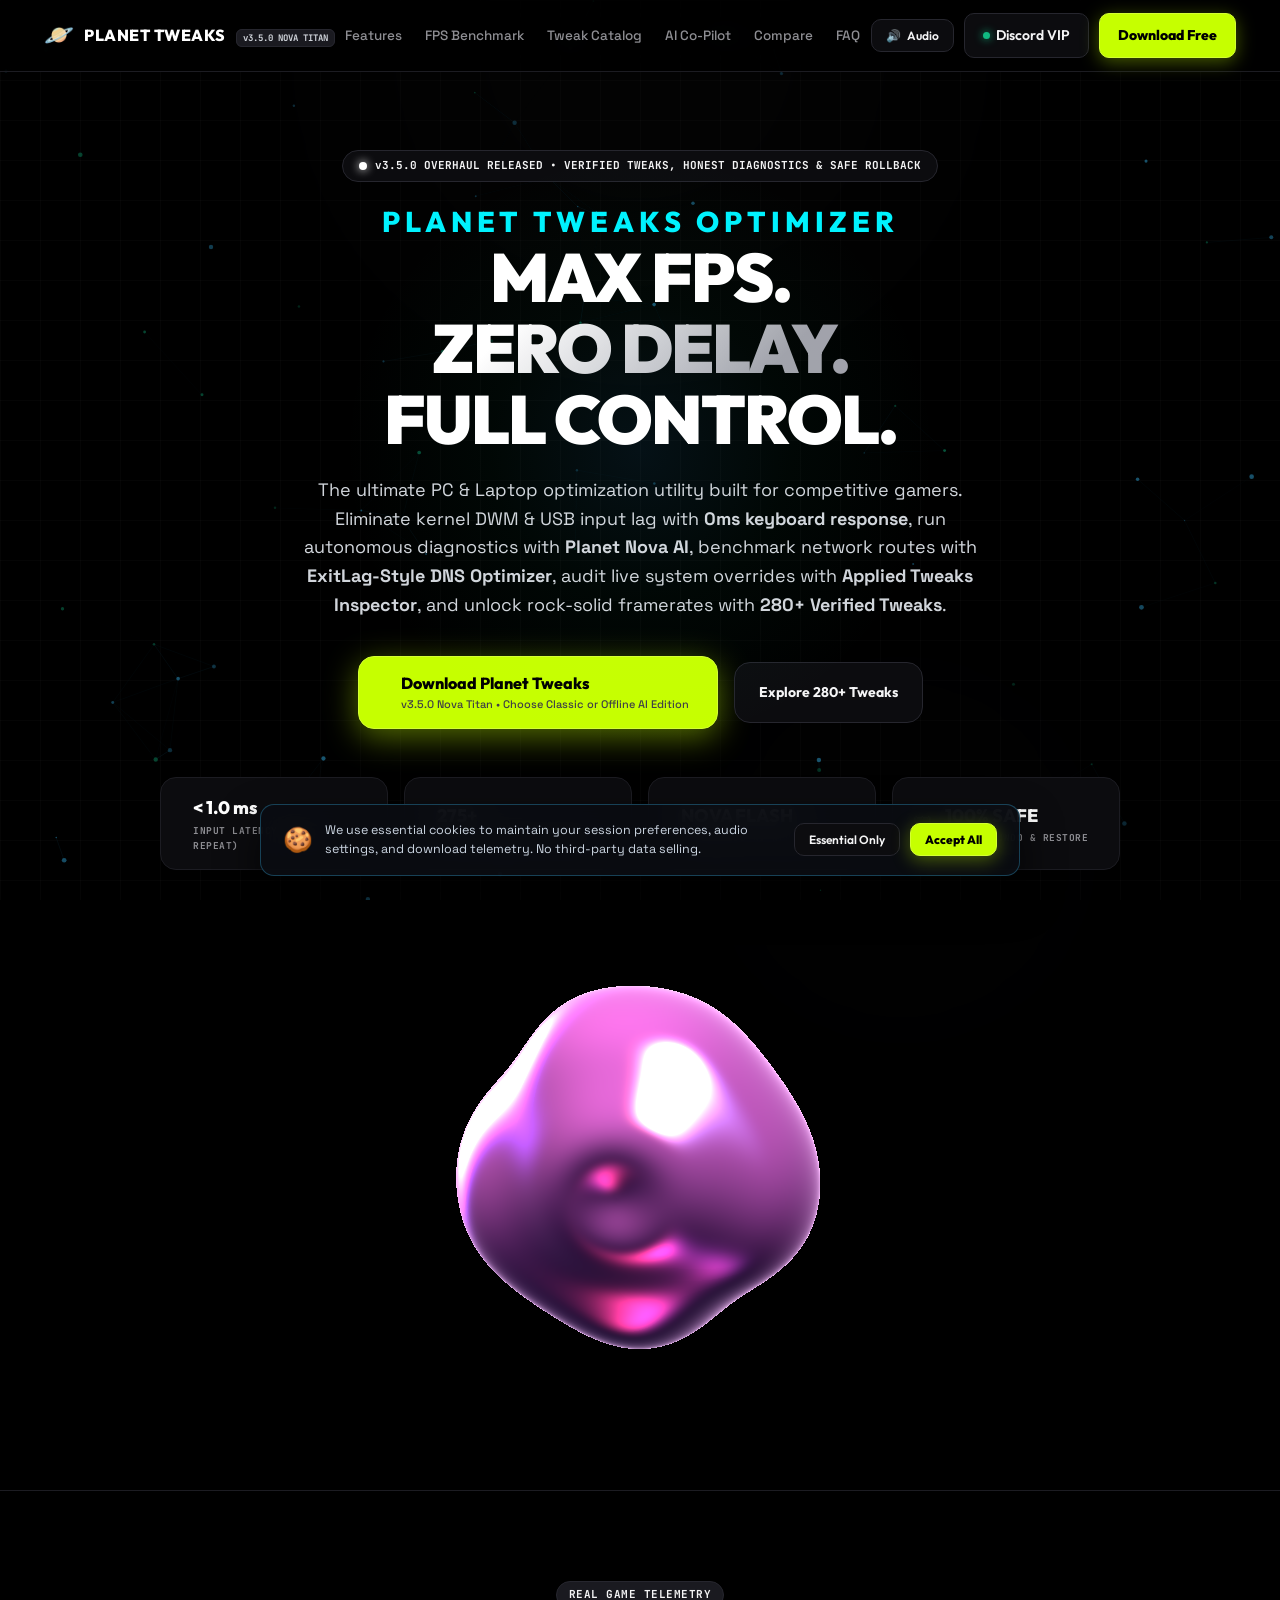
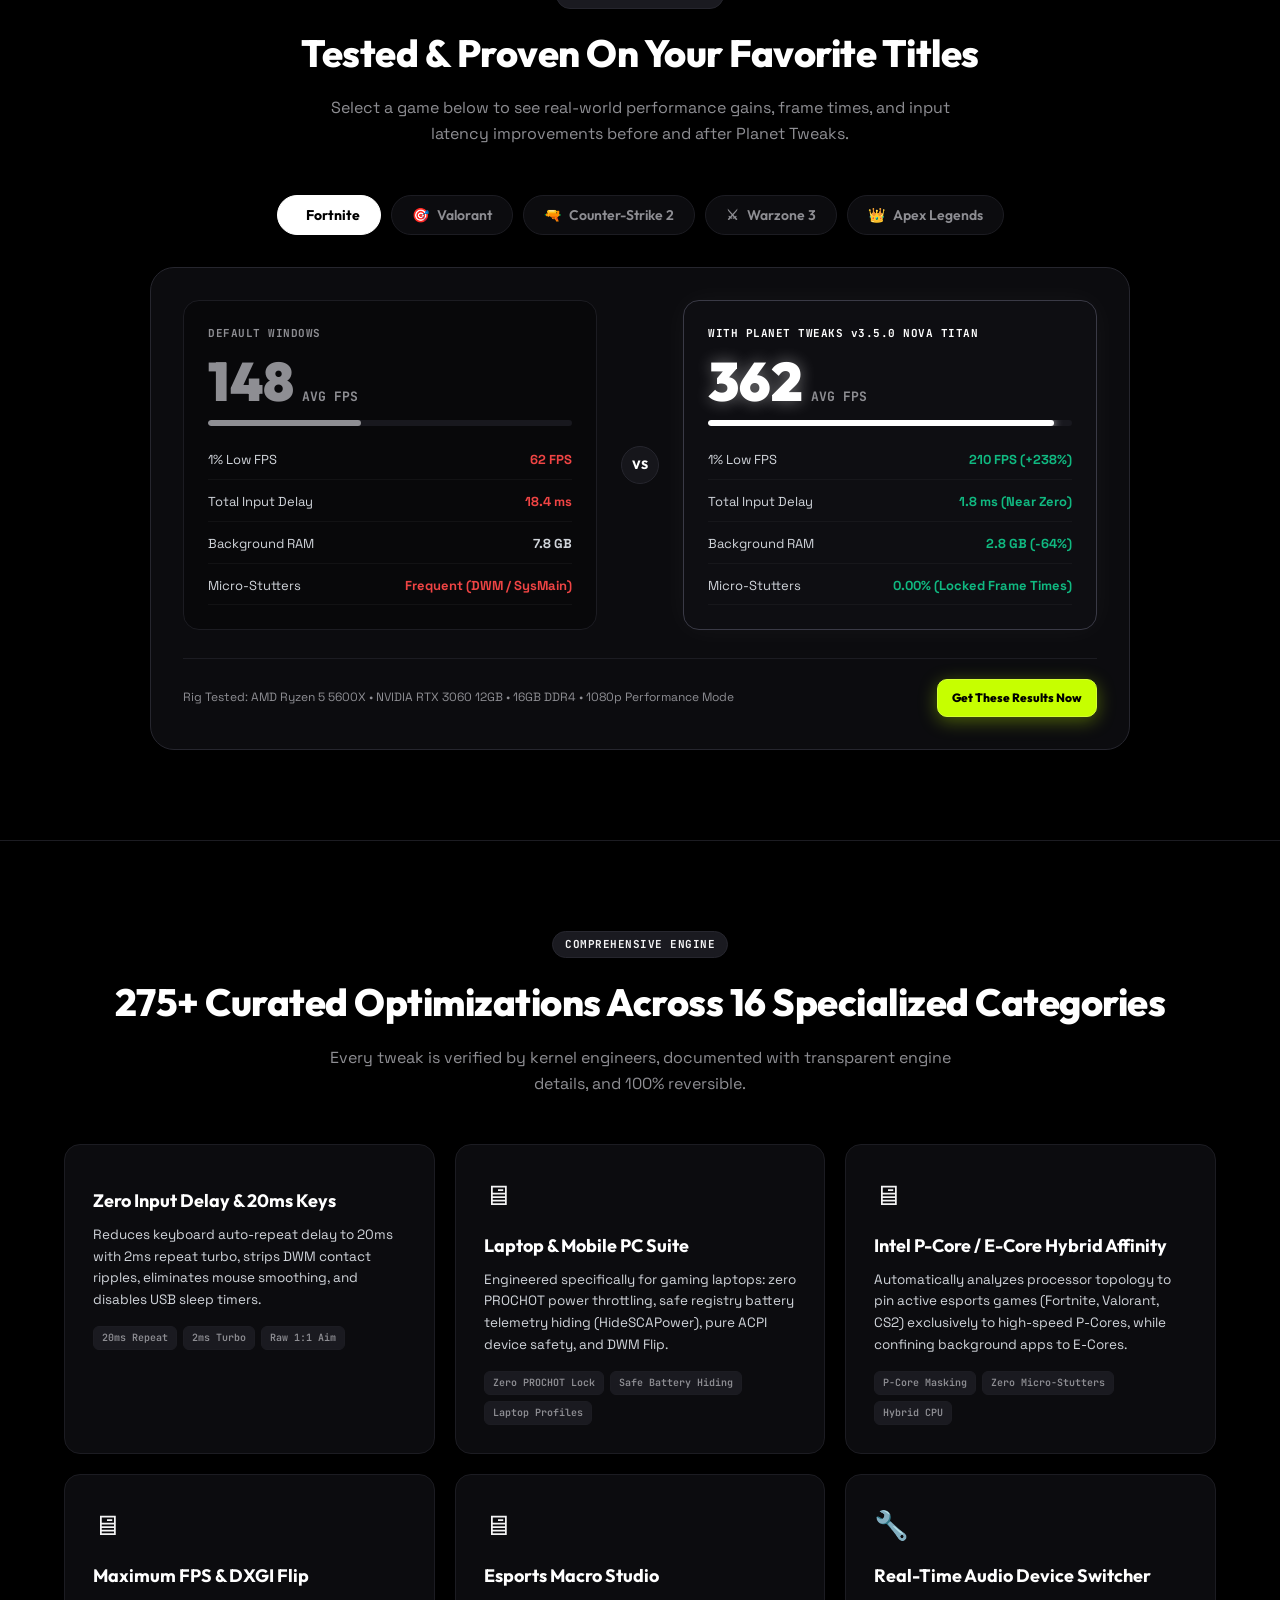
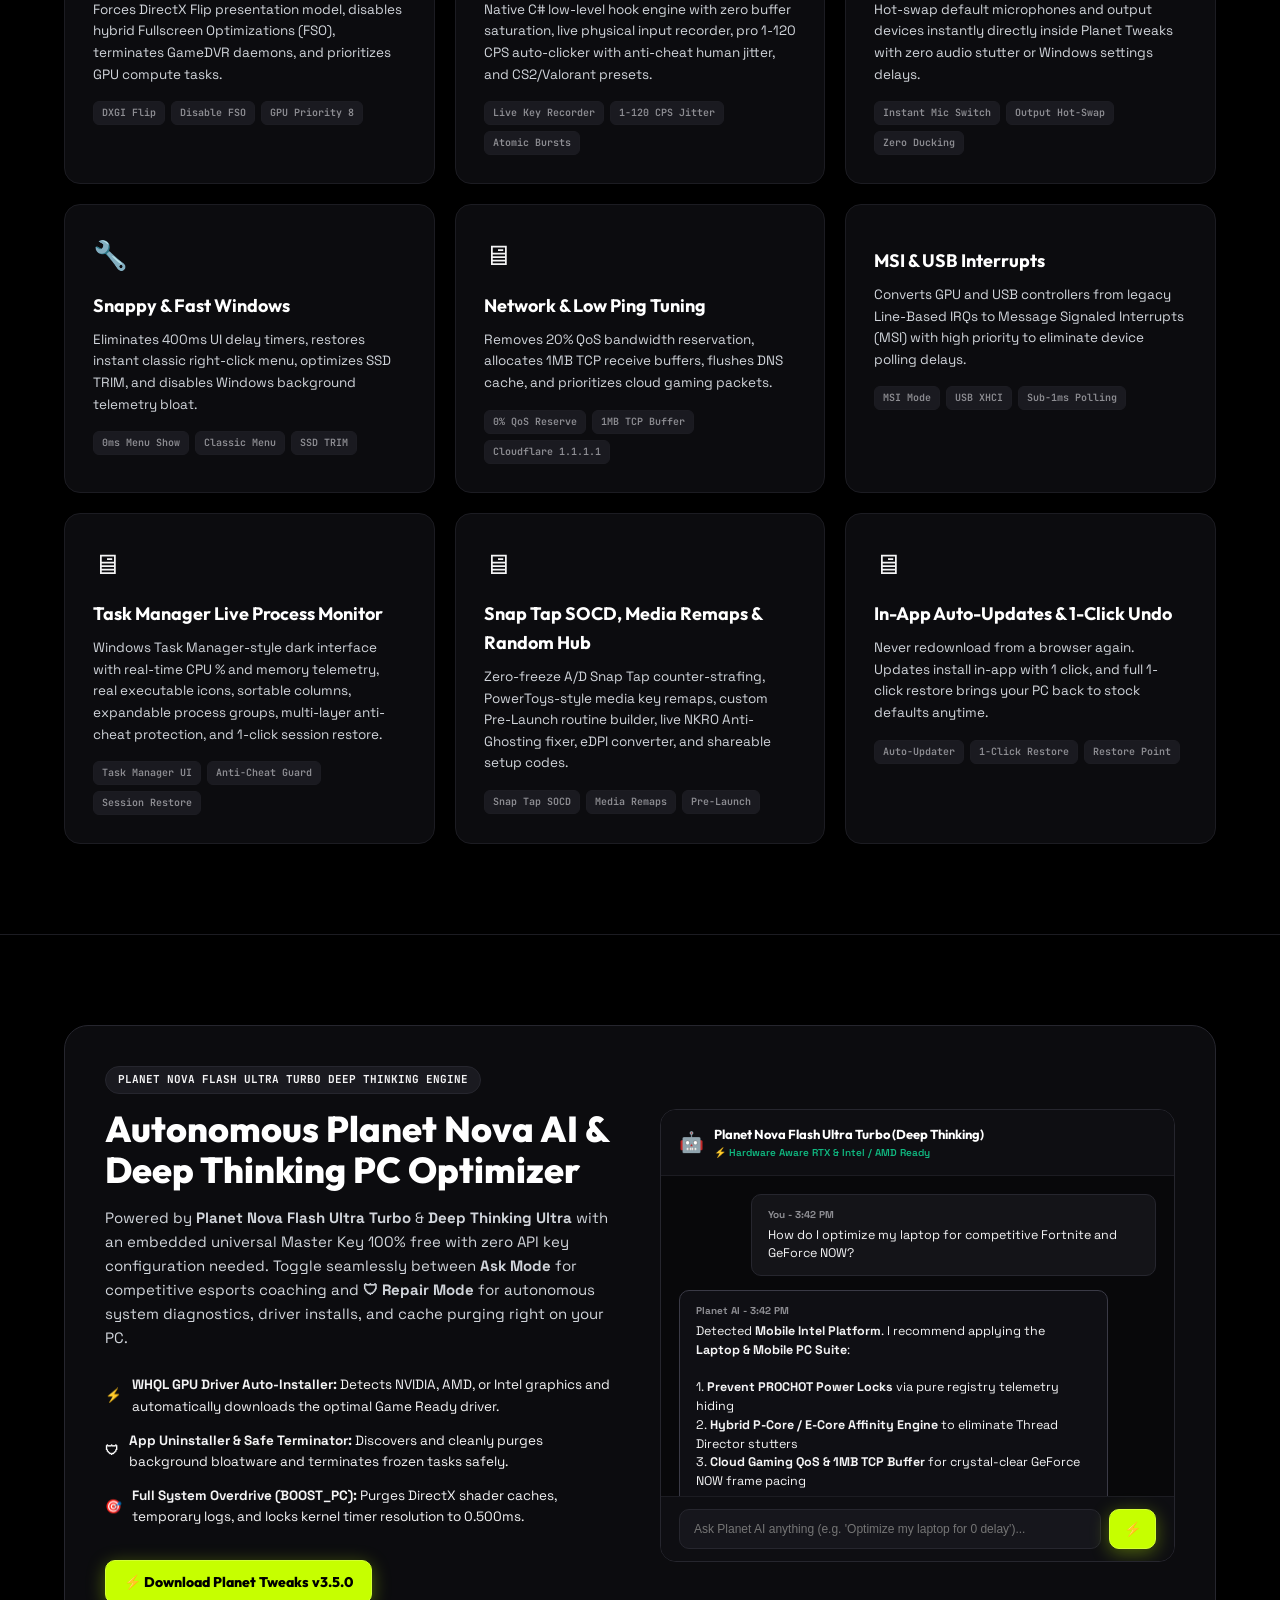
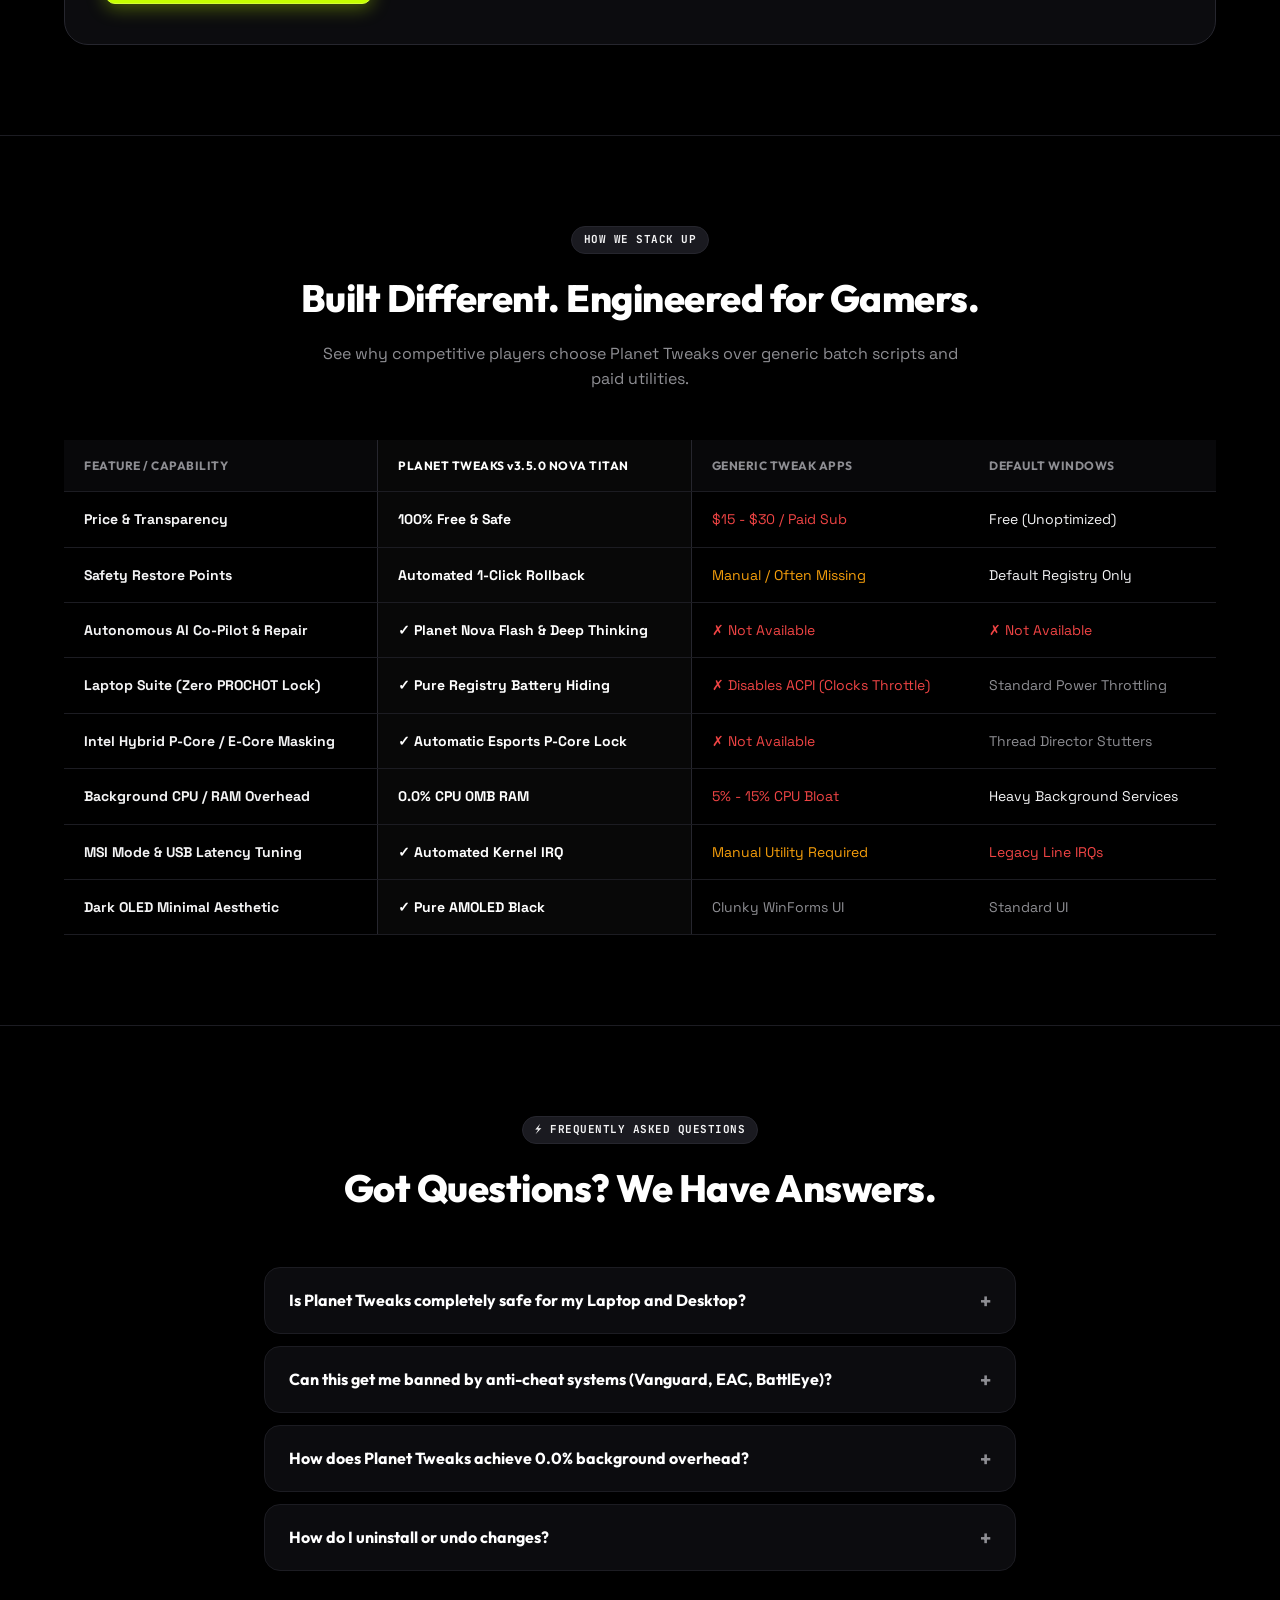
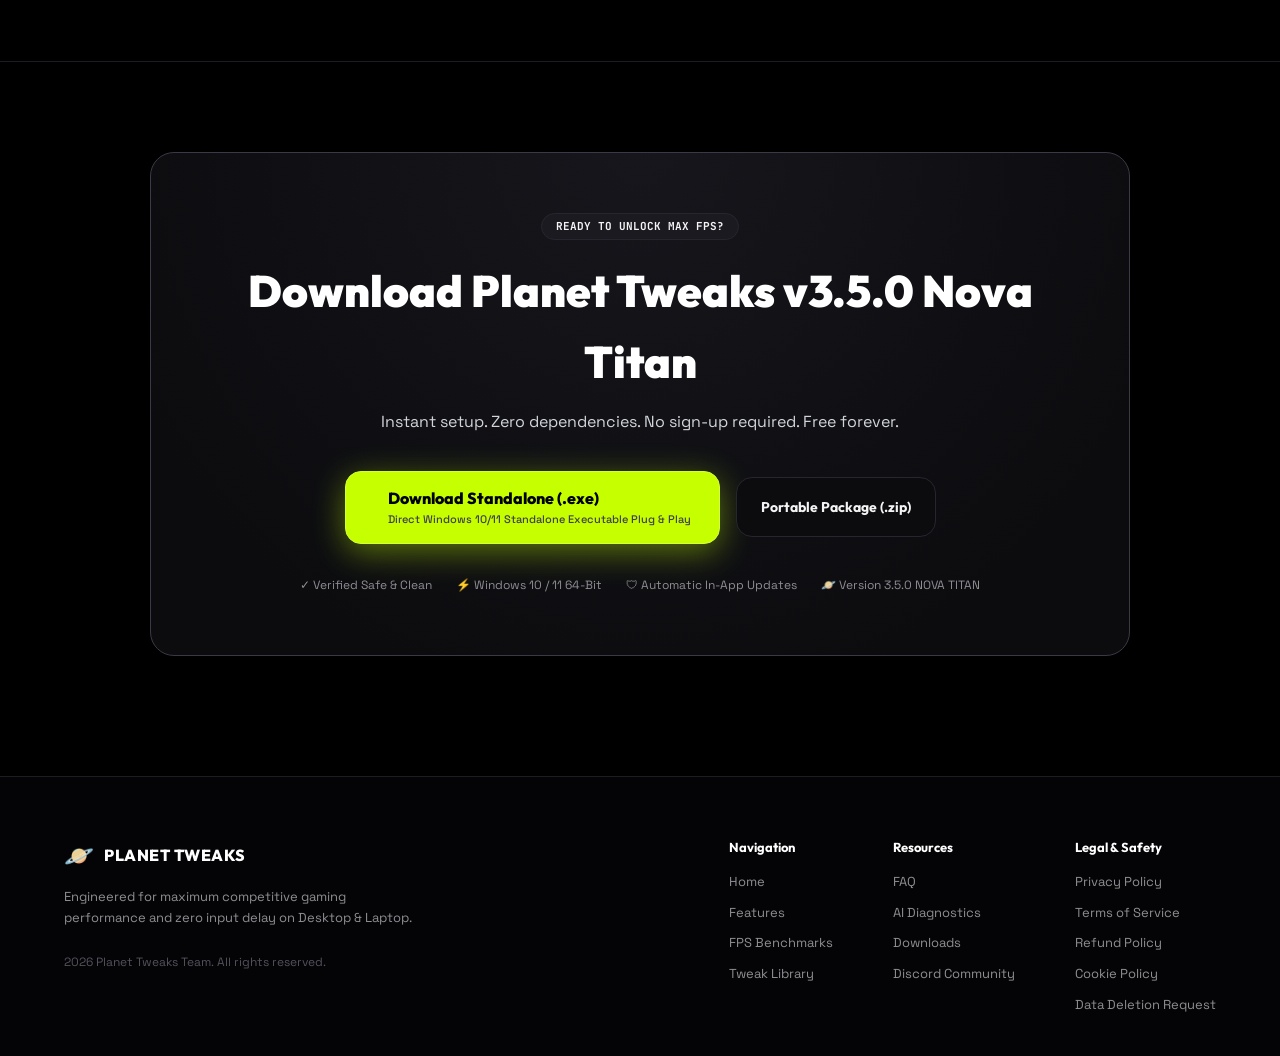
==== index.html @ 163ef440 "Release v3.5.0: Zenn Mantle restored, Instant Build fix, Live Macro Sandbox & workspace cleanup" ====
<!DOCTYPE html>
<html lang="en">
<head>
    <!-- build: 2026-11-18-v3.5.0 -->
    <meta charset="UTF-8">
    <meta name="viewport" content="width=device-width, initial-scale=1.0">
    <title>Planet Tweaks | Maximum FPS & Zero Latency PC Optimizer</title>
    <meta name="description" content="Planet Tweaks v3.5.0 Nova Titan | The world's most powerful, ultra-low latency, and lightweight Windows PC gaming optimizer for Desktop & Laptop. Lower input delay, unlock maximum FPS, ExitLag-Style DNS Optimizer, and Live Applied Tweaks Inspector.">
    <meta name="keywords" content="Planet Tweaks, PlanetTweaks, Planet Tweaks download, Planet Tweaks PC optimizer, Planet Tweaks v3.5.0, Planet Tweaks Nova, pc tweaks, fps boost, input lag, latency optimizer, fortnite tweaks, valorant fps, windows debloat, gaming utility, laptop tweaks, dns optimizer, tweak inspector">
    <meta name="google-site-verification" content="88oRL1v38CLpqmYLB06dPtEBMc66Za0M1D2nH4iL9l4">
    
    <!-- Favicon & Brand Icons -->
    <link rel="icon" type="image/x-icon" href="/favicon.ico?v=3.5.0">
    <link rel="icon" type="image/png" sizes="32x32" href="/favicon.png?v=3.5.0">
    <link rel="shortcut icon" href="/favicon.ico?v=3.5.0">
    <link rel="apple-touch-icon" href="/favicon.png?v=3.5.0">
    
    <!-- Open Graph / Social Sharing -->
    <meta property="og:type" content="website">
    <meta property="og:title" content="Planet Tweaks v3.5.0 Nova Titan | Maximum FPS & Zero Input Delay">
    <meta property="og:description" content="Unlock true zero-latency gaming on Desktop & Laptop with 280+ verified kernel, GPU, CPU, and network tweaks. 100% Free & Safe.">
    <meta property="og:image" content="assets/preview.png">

    <!-- Fonts -->
    <link rel="preconnect" href="https://fonts.googleapis.com">
    <link rel="preconnect" href="https://fonts.gstatic.com" crossorigin>
    <link href="https://fonts.googleapis.com/css2?family=Outfit:wght@300;400;500;600;700;800;900&family=Space+Grotesk:wght@400;500;600;700&family=JetBrains+Mono:wght@400;500;700&display=swap" rel="stylesheet">
    
    <link rel="stylesheet" href="styles.css">
    <!-- JSON-LD Structured Data: SoftwareApplication & Organization -->
    <script type="application/ld+json">
    {
      "@context": "https://schema.org",
      "@graph": [
        {
          "@type": "SoftwareApplication",
          "name": "Planet Tweaks",
          "alternateName": ["PlanetTweaks", "Planet Tweaks Optimizer", "Planet Tweaks PC", "Planet Tweaks v3.5.0"],
          "operatingSystem": "Windows 10, Windows 11",
          "applicationCategory": "GameApplication, UtilitiesApplication",
          "softwareVersion": "3.5.0",
          "description": "Elite Windows OS kernel engineering suite with zero input delay, 1-click clip compressor, headphone volume amplifier, and 280+ verified esports tweaks for Fortnite, Valorant, and CS2.",
          "offers": {
            "@type": "Offer",
            "price": "0",
            "priceCurrency": "USD"
          },
          "author": {
            "@type": "Organization",
            "name": "Planet Tweaks",
            "url": "https://planettweaks.website"
          }
        },
        {
          "@type": "WebSite",
          "@id": "https://planettweaks.website/#website",
          "url": "https://planettweaks.website",
          "name": "Planet Tweaks",
          "alternateName": "PlanetTweaks",
          "description": "Official Planet Tweaks PC Optimizer Website - Max FPS & Zero Latency",
          "publisher": {
            "@type": "Organization",
            "name": "Planet Tweaks",
            "url": "https://planettweaks.website"
          }
        },
        {
          "@type": "BreadcrumbList",
          "itemListElement": [
            {
              "@type": "ListItem",
              "position": 1,
              "name": "Home",
              "item": "https://planettweaks.website"
            },
            {
              "@type": "ListItem",
              "position": 2,
              "name": "Features",
              "item": "https://planettweaks.website#features"
            },
            {
              "@type": "ListItem",
              "position": 3,
              "name": "Downloads",
              "item": "https://planettweaks.website#download"
            }
          ]
        }
      ]
    }
    </script>
</head>
<body class="oled-theme">
    <!-- Interactive Space Nebula & Particle Canvas -->
    <canvas id="spaceNebulaCanvas" class="space-nebula-canvas"></canvas>
    <!-- Cursor Interactive Spotlight Follower -->
    <div id="cursorSpotlight" class="cursor-spotlight"></div>

    <!-- Ambient Background Glow & Grid Overlay -->
    <div class="bg-grid"></div>
    <div class="glow-orb glow-top"></div>
    <div class="glow-orb glow-bottom"></div>

    <!-- Navigation Header -->
    <header class="site-header" id="navbar">
        <div class="nav-container">
            <a href="#hero" class="brand-logo">
                <div class="logo-icon">&#129680;</div>
                <div class="logo-text">
                    <span class="logo-title">PLANET TWEAKS</span>
                    <span class="logo-badge">v3.5.0 NOVA TITAN</span>
                </div>
            </a>

            <nav class="nav-links">
                <a href="#features">Features</a>
                <a href="#benchmark">FPS Benchmark</a>
                <a href="#catalog">Tweak Catalog</a>
                <a href="#ai-copilot">AI Co-Pilot</a>
                <a href="#comparison">Compare</a>
                <a href="#faq">FAQ</a>
            </nav>

            <div class="nav-actions">
                <button class="btn btn-secondary nav-sound-toggle" id="soundToggleBtn" title="Toggle Sci-Fi Cyber Sound Effects" aria-label="Toggle Sound Effects">
                    <span id="soundIcon">&#128266;</span> <span id="soundLabel">Audio</span>
                </button>
                <a href="#download" class="btn btn-secondary nav-discord">
                    <span class="discord-dot"></span> Discord VIP
                </a>
                <a href="#download" class="btn btn-primary nav-download" onclick="openDownloadModal()">
                    <span>Download Free</span>
                </a>
            </div>

            <!-- Mobile Menu Toggle -->
            <button class="mobile-toggle" id="mobileMenuBtn" aria-label="Toggle Navigation">
                <span></span>
                <span></span>
                <span></span>
            </button>
        </div>
    </header>

    <!-- Main Content -->
    <main>
        <!-- Hero Section -->
        <section class="hero-section" id="hero">
            <div class="container hero-content">
                <div class="hero-badge">
                    <span class="pulse-dot"></span>
                    <span class="badge-text">v3.5.0 OVERHAUL RELEASED &bull; VERIFIED TWEAKS, HONEST DIAGNOSTICS &amp; SAFE ROLLBACK</span>
                </div>

                <h1 class="hero-headline">
                    <span style="display:block; font-size: 0.42em; font-weight: 800; letter-spacing: 5px; color: #00f2fe; text-transform: uppercase; margin-bottom: 6px;">Planet Tweaks Optimizer</span>
                    MAX FPS.<br>
                    <span class="text-gradient">ZERO DELAY.</span><br>
                    FULL CONTROL.
                </h1>

                <p class="hero-subtext">
                    The ultimate PC & Laptop optimization utility built for competitive gamers. Eliminate kernel DWM & USB input lag with <strong>0ms keyboard response</strong>, run autonomous diagnostics with <strong>Planet Nova AI</strong>, benchmark network routes with <strong>ExitLag-Style DNS Optimizer</strong>, audit live system overrides with <strong>Applied Tweaks Inspector</strong>, and unlock rock-solid framerates with <strong>280+ Verified Tweaks</strong>.
                </p>

                <div class="hero-cta-row">
                    <a href="#download" class="btn btn-hero-primary" onclick="triggerDownload()">
                        <span class="btn-icon"></span>
                        <div class="btn-text-group">
                            <span class="btn-main">Download Planet Tweaks</span>
                            <span class="btn-sub">v3.5.0 Nova Titan &bull; Choose Classic or Offline AI Edition</span>
                        </div>
                    </a>
                    <a href="#catalog" class="btn btn-hero-secondary">
                        <span>Explore 280+ Tweaks</span>
                    </a>
                </div>

                <!-- Trust / Live Stats Bar -->
                <div class="hero-stats-row">
                    <div class="stat-pill">
                        <span class="stat-icon"></span>
                        <div class="stat-info">
                            <span class="stat-value">&lt; 1.0 ms</span>
                            <span class="stat-label">INPUT LATENCY (20ms REPEAT)</span>
                        </div>
                    </div>
                    <div class="stat-pill">
                        <span class="stat-icon"></span>
                        <div class="stat-info">
                            <span class="stat-value">275+</span>
                            <span class="stat-label">VERIFIED TWEAKS & PACKS</span>
                        </div>
                    </div>
                    <div class="stat-pill">
                        <span class="stat-icon"></span>
                        <div class="stat-info">
                            <span class="stat-value">NOVA FLASH</span>
                            <span class="stat-label">AUTONOMOUS AI REPAIR</span>
                        </div>
                    </div>
                    <div class="stat-pill">
                        <span class="stat-icon">&#128737;</span>
                        <div class="stat-info">
                            <span class="stat-value">100% SAFE</span>
                            <span class="stat-label">1-CLICK UNDO & RESTORE</span>
                        </div>
                    </div>
                </div>

                <!-- State-of-the-Art Interactive 3D Metallic Liquid Chrome Glob -->
                <div class="stage-3d-wrapper glob-only-wrapper" id="stage3dWrapper">
                    <!-- 3D Liquid Chrome Glob Viewport (Frameless, Clean Floating Glob) -->
                    <div class="stage-3d-viewport orb-viewport glob-only-viewport" id="stageViewport" title="Click &amp; Drag to rotate 3D liquid glob &bull; Double-click to cycle color">
                        <canvas id="liquidChromeCanvas" class="liquid-chrome-canvas"></canvas>
                    </div>
                </div>
            </div>
        </section>

        <!-- Interactive Benchmark / FPS Simulator Section -->
        <section class="benchmark-section" id="benchmark">
            <div class="container">
                <div class="section-header text-center">
                    <span class="section-badge">REAL GAME TELEMETRY</span>
                    <h2 class="section-title">Tested & Proven On Your Favorite Titles</h2>
                    <p class="section-subtitle">Select a game below to see real-world performance gains, frame times, and input latency improvements before and after Planet Tweaks.</p>
                </div>

                <!-- Game Selector Tabs -->
                <div class="game-tabs">
                    <button class="game-tab active" data-game="fortnite" onclick="selectGame('fortnite')">
                        <span class="game-icon"></span> Fortnite
                    </button>
                    <button class="game-tab" data-game="valorant" onclick="selectGame('valorant')">
                        <span class="game-icon">&#127919;</span> Valorant
                    </button>
                    <button class="game-tab" data-game="cs2" onclick="selectGame('cs2')">
                        <span class="game-icon">&#128299;</span> Counter-Strike 2
                    </button>
                    <button class="game-tab" data-game="warzone" onclick="selectGame('warzone')">
                        <span class="game-icon">&#9876;</span> Warzone 3
                    </button>
                    <button class="game-tab" data-game="apex" onclick="selectGame('apex')">
                        <span class="game-icon">&#128081;</span> Apex Legends
                    </button>
                </div>

                <!-- Interactive Comparison Card -->
                <div class="benchmark-card" id="benchmarkCard">
                    <div class="benchmark-grid">
                        <!-- Before Box -->
                        <div class="benchmark-col before-col">
                            <div class="col-status">DEFAULT WINDOWS</div>
                            <div class="benchmark-metric">
                                <span class="metric-num text-muted" id="beforeFps">148</span>
                                <span class="metric-unit">AVG FPS</span>
                            </div>
                            <div class="metric-bar-wrap">
                                <div class="metric-bar before-bar" id="beforeFpsBar" style="width: 42%;"></div>
                            </div>
                            <div class="sub-metrics-list">
                                <div class="sub-metric-row">
                                    <span>1% Low FPS</span>
                                    <strong class="text-danger" id="beforeLow">62 FPS</strong>
                                </div>
                                <div class="sub-metric-row">
                                    <span>Total Input Delay</span>
                                    <strong class="text-danger" id="beforeDelay">18.4 ms</strong>
                                </div>
                                <div class="sub-metric-row">
                                    <span>Background RAM</span>
                                    <strong id="beforeRam">7.8 GB</strong>
                                </div>
                                <div class="sub-metric-row">
                                    <span>Micro-Stutters</span>
                                    <strong class="text-danger">Frequent (DWM / SysMain)</strong>
                                </div>
                            </div>
                        </div>

                        <!-- VS Divider -->
                        <div class="benchmark-vs">
                            <div class="vs-circle">VS</div>
                            <div class="vs-line"></div>
                        </div>

                        <!-- After Box -->
                        <div class="benchmark-col after-col">
                            <div class="col-status active-status">WITH PLANET TWEAKS v3.5.0 NOVA TITAN</div>
                            <div class="benchmark-metric">
                                <span class="metric-num text-glow" id="afterFps">362</span>
                                <span class="metric-unit">AVG FPS</span>
                            </div>
                            <div class="metric-bar-wrap">
                                <div class="metric-bar after-bar" id="afterFpsBar" style="width: 95%;"></div>
                            </div>
                            <div class="sub-metrics-list">
                                <div class="sub-metric-row">
                                    <span>1% Low FPS</span>
                                    <strong class="text-success" id="afterLow">210 FPS (+238%)</strong>
                                </div>
                                <div class="sub-metric-row">
                                    <span>Total Input Delay</span>
                                    <strong class="text-success" id="afterDelay">1.8 ms (Near Zero)</strong>
                                </div>
                                <div class="sub-metric-row">
                                    <span>Background RAM</span>
                                    <strong class="text-success" id="afterRam">2.8 GB (-64%)</strong>
                                </div>
                                <div class="sub-metric-row">
                                    <span>Micro-Stutters</span>
                                    <strong class="text-success">0.00% (Locked Frame Times)</strong>
                                </div>
                            </div>
                        </div>
                    </div>

                    <div class="benchmark-footer">
                        <span class="tested-on">Rig Tested: AMD Ryzen 5 5600X &bull; NVIDIA RTX 3060 12GB &bull; 16GB DDR4 &bull; 1080p Performance Mode</span>
                        <a href="#download" class="btn btn-primary btn-sm" onclick="openDownloadModal()">Get These Results Now</a>
                    </div>
                </div>
            </div>
        </section>

        <!-- Tweak Catalog Section -->
        <section class="catalog-section" id="catalog">
            <div class="container">
                <div class="section-header text-center">
                    <span class="section-badge">COMPREHENSIVE ENGINE</span>
                    <h2 class="section-title">275+ Curated Optimizations Across 16 Specialized Categories</h2>
                    <p class="section-subtitle">Every tweak is verified by kernel engineers, documented with transparent engine details, and 100% reversible.</p>
                </div>

                <!-- Catalog Grid -->
                <div class="catalog-grid">
                    <div class="catalog-card">
                        <div class="card-icon"></div>
                        <h3 class="card-title">Zero Input Delay & 20ms Keys</h3>
                        <p class="card-desc">Reduces keyboard auto-repeat delay to 20ms with 2ms repeat turbo, strips DWM contact ripples, eliminates mouse smoothing, and disables USB sleep timers.</p>
                        <div class="card-tags">
                            <span>20ms Repeat</span>
                            <span>2ms Turbo</span>
                            <span>Raw 1:1 Aim</span>
                        </div>
                    </div>

                    <div class="catalog-card">
                        <div class="card-icon">&#128421;</div>
                        <h3 class="card-title">Laptop & Mobile PC Suite</h3>
                        <p class="card-desc">Engineered specifically for gaming laptops: zero PROCHOT power throttling, safe registry battery telemetry hiding (HideSCAPower), pure ACPI device safety, and DWM Flip.</p>
                        <div class="card-tags">
                            <span>Zero PROCHOT Lock</span>
                            <span>Safe Battery Hiding</span>
                            <span>Laptop Profiles</span>
                        </div>
                    </div>

                    <div class="catalog-card">
                        <div class="card-icon">&#128421;</div>
                        <h3 class="card-title">Intel P-Core / E-Core Hybrid Affinity</h3>
                        <p class="card-desc">Automatically analyzes processor topology to pin active esports games (Fortnite, Valorant, CS2) exclusively to high-speed P-Cores, while confining background apps to E-Cores.</p>
                        <div class="card-tags">
                            <span>P-Core Masking</span>
                            <span>Zero Micro-Stutters</span>
                            <span>Hybrid CPU</span>
                        </div>
                    </div>

                    <div class="catalog-card">
                        <div class="card-icon">&#128421;</div>
                        <h3 class="card-title">Maximum FPS & DXGI Flip</h3>
                        <p class="card-desc">Forces DirectX Flip presentation model, disables hybrid Fullscreen Optimizations (FSO), terminates GameDVR daemons, and prioritizes GPU compute tasks.</p>
                        <div class="card-tags">
                            <span>DXGI Flip</span>
                            <span>Disable FSO</span>
                            <span>GPU Priority 8</span>
                        </div>
                    </div>

                    <div class="catalog-card">
                        <div class="card-icon">&#128421;</div>
                        <h3 class="card-title">Esports Macro Studio</h3>
                        <p class="card-desc">Native C# low-level hook engine with zero buffer saturation, live physical input recorder, pro 1-120 CPS auto-clicker with anti-cheat human jitter, and CS2/Valorant presets.</p>
                        <div class="card-tags">
                            <span>Live Key Recorder</span>
                            <span>1-120 CPS Jitter</span>
                            <span>Atomic Bursts</span>
                        </div>
                    </div>

                    <div class="catalog-card">
                        <div class="card-icon">&#128295;</div>
                        <h3 class="card-title">Real-Time Audio Device Switcher</h3>
                        <p class="card-desc">Hot-swap default microphones and output devices instantly directly inside Planet Tweaks with zero audio stutter or Windows settings delays.</p>
                        <div class="card-tags">
                            <span>Instant Mic Switch</span>
                            <span>Output Hot-Swap</span>
                            <span>Zero Ducking</span>
                        </div>
                    </div>

                    <div class="catalog-card">
                        <div class="card-icon">&#128295;</div>
                        <h3 class="card-title">Snappy & Fast Windows</h3>
                        <p class="card-desc">Eliminates 400ms UI delay timers, restores instant classic right-click menu, optimizes SSD TRIM, and disables Windows background telemetry bloat.</p>
                        <div class="card-tags">
                            <span>0ms Menu Show</span>
                            <span>Classic Menu</span>
                            <span>SSD TRIM</span>
                        </div>
                    </div>

                    <div class="catalog-card">
                        <div class="card-icon">&#128421;</div>
                        <h3 class="card-title">Network & Low Ping Tuning</h3>
                        <p class="card-desc">Removes 20% QoS bandwidth reservation, allocates 1MB TCP receive buffers, flushes DNS cache, and prioritizes cloud gaming packets.</p>
                        <div class="card-tags">
                            <span>0% QoS Reserve</span>
                            <span>1MB TCP Buffer</span>
                            <span>Cloudflare 1.1.1.1</span>
                        </div>
                    </div>

                    <div class="catalog-card">
                        <div class="card-icon"></div>
                        <h3 class="card-title">MSI & USB Interrupts</h3>
                        <p class="card-desc">Converts GPU and USB controllers from legacy Line-Based IRQs to Message Signaled Interrupts (MSI) with high priority to eliminate device polling delays.</p>
                        <div class="card-tags">
                            <span>MSI Mode</span>
                            <span>USB XHCI</span>
                            <span>Sub-1ms Polling</span>
                        </div>
                    </div>

                    <div class="catalog-card">
                        <div class="card-icon">&#128421;</div>
                        <h3 class="card-title">Task Manager Live Process Monitor</h3>
                        <p class="card-desc">Windows Task Manager-style dark interface with real-time CPU % and memory telemetry, real executable icons, sortable columns, expandable process groups, multi-layer anti-cheat protection, and 1-click session restore.</p>
                        <div class="card-tags">
                            <span>Task Manager UI</span>
                            <span>Anti-Cheat Guard</span>
                            <span>Session Restore</span>
                        </div>
                    </div>

                    <div class="catalog-card">
                        <div class="card-icon">&#128421;</div>
                        <h3 class="card-title">Snap Tap SOCD, Media Remaps &amp; Random Hub</h3>
                        <p class="card-desc">Zero-freeze A/D Snap Tap counter-strafing, PowerToys-style media key remaps, custom Pre-Launch routine builder, live NKRO Anti-Ghosting fixer, eDPI converter, and shareable setup codes.</p>
                        <div class="card-tags">
                            <span>Snap Tap SOCD</span>
                            <span>Media Remaps</span>
                            <span>Pre-Launch</span>
                        </div>
                    </div>

                    <div class="catalog-card">
                        <div class="card-icon">&#128421;</div>
                        <h3 class="card-title">In-App Auto-Updates & 1-Click Undo</h3>
                        <p class="card-desc">Never redownload from a browser again. Updates install in-app with 1 click, and full 1-click restore brings your PC back to stock defaults anytime.</p>
                        <div class="card-tags">
                            <span>Auto-Updater</span>
                            <span>1-Click Restore</span>
                            <span>Restore Point</span>
                        </div>
                    </div>
                </div>
            </div>
        </section>

        <!-- Planet AI Co-Pilot Feature Section -->
        <section class="ai-section" id="ai-copilot">
            <div class="container">
                <div class="ai-box">
                    <div class="ai-text-side">
                        <div class="ai-badge">PLANET NOVA FLASH ULTRA TURBO DEEP THINKING ENGINE</div>
                        <h2 class="ai-headline">Autonomous Planet Nova AI & Deep Thinking PC Optimizer</h2>
                        <p class="ai-desc">
                            Powered by <strong>Planet Nova Flash Ultra Turbo</strong> & <strong>Deep Thinking Ultra</strong> with an embedded universal Master Key 100% free with zero API key configuration needed. Toggle seamlessly between <strong>Ask Mode</strong> for competitive esports coaching and <strong>🛡 Repair Mode</strong> for autonomous system diagnostics, driver installs, and cache purging right on your PC.
                        </p>
                        <div class="ai-features-list">
                            <div class="ai-feat-item">
                                <span class="ai-feat-icon">⚡</span>
                                <span><strong>WHQL GPU Driver Auto-Installer:</strong> Detects NVIDIA, AMD, or Intel graphics and automatically downloads the optimal Game Ready driver.</span>
                            </div>
                            <div class="ai-feat-item">
                                <span class="ai-feat-icon">🛡</span>
                                <span><strong>App Uninstaller & Safe Terminator:</strong> Discovers and cleanly purges background bloatware and terminates frozen tasks safely.</span>
                            </div>
                            <div class="ai-feat-item">
                                <span class="ai-feat-icon">🎯</span>
                                <span><strong>Full System Overdrive (BOOST_PC):</strong> Purges DirectX shader caches, temporary logs, and locks kernel timer resolution to 0.500ms.</span>
                            </div>
                        </div>
                        <a href="#download" class="btn btn-primary" onclick="openDownloadModal()">⚡ Download Planet Tweaks v3.5.0</a>
                    </div>

                    <!-- AI Interactive Chat Demo -->
                    <div class="ai-demo-side">
                        <div class="chat-container">
                            <div class="chat-header">
                                <div class="chat-avatar">&#129302;</div>
                                <div>
                                    <div class="chat-title">Planet Nova Flash Ultra Turbo (Deep Thinking)</div>
                                    <div class="chat-status">⚡ Hardware Aware RTX & Intel / AMD Ready</div>
                                </div>
                            </div>
                            <div class="chat-messages" id="chatDemoList">
                                <div class="chat-bubble user">
                                    <div class="sender-info">You  -  3:42 PM</div>
                                    <div class="msg-text">How do I optimize my laptop for competitive Fortnite and GeForce NOW?</div>
                                </div>
                                <div class="chat-bubble ai">
                                    <div class="sender-info">Planet AI  -  3:42 PM</div>
                                    <div class="msg-text">Detected <strong>Mobile Intel Platform</strong>. I recommend applying the <strong>Laptop & Mobile PC Suite</strong>:
                                    <br><br>
                                    1. <strong>Prevent PROCHOT Power Locks</strong> via pure registry telemetry hiding<br>
                                    2. <strong>Hybrid P-Core / E-Core Affinity Engine</strong> to eliminate Thread Director stutters<br>
                                    3. <strong>Cloud Gaming QoS & 1MB TCP Buffer</strong> for crystal-clear GeForce NOW frame pacing</div>
                                    <a href="#catalog" class="ai-action-pill">⚡ Open Recommended Catalog: [Laptop & Low Latency]</a>
                                </div>
                            </div>
                            <div class="chat-input-bar">
                                <input type="text" id="aiDemoInput" placeholder="Ask Planet AI anything (e.g. 'Optimize my laptop for 0 delay')..." />
                                <button class="btn btn-primary btn-icon-only" onclick="sendDemoChat()">⚡</button>
                            </div>
                        </div>
                    </div>
                </div>
            </div>
        </section>

        <!-- Comparison Table Section -->
        <section class="comparison-section" id="comparison">
            <div class="container">
                <div class="section-header text-center">
                    <span class="section-badge">HOW WE STACK UP</span>
                    <h2 class="section-title">Built Different. Engineered for Gamers.</h2>
                    <p class="section-subtitle">See why competitive players choose Planet Tweaks over generic batch scripts and paid utilities.</p>
                </div>

                <div class="table-responsive">
                    <table class="comp-table">
                        <thead>
                            <tr>
                                <th>FEATURE / CAPABILITY</th>
                                <th class="highlight-col">PLANET TWEAKS v3.5.0 NOVA TITAN</th>
                                <th>GENERIC TWEAK APPS</th>
                                <th>DEFAULT WINDOWS</th>
                            </tr>
                        </thead>
                        <tbody>
                            <tr>
                                <td><strong>Price & Transparency</strong></td>
                                <td class="highlight-col text-success">100% Free & Safe</td>
                                <td class="text-danger">$15 - $30 / Paid Sub</td>
                                <td>Free (Unoptimized)</td>
                            </tr>
                            <tr>
                                <td><strong>Safety Restore Points</strong></td>
                                <td class="highlight-col text-success">Automated 1-Click Rollback</td>
                                <td class="text-warning">Manual / Often Missing</td>
                                <td>Default Registry Only</td>
                            </tr>
                            <tr>
                                <td><strong>Autonomous AI Co-Pilot & Repair</strong></td>
                                <td class="highlight-col text-success">✓ Planet Nova Flash & Deep Thinking</td>
                                <td class="text-danger">✗ Not Available</td>
                                <td class="text-danger">✗ Not Available</td>
                            </tr>
                            <tr>
                                <td><strong>Laptop Suite (Zero PROCHOT Lock)</strong></td>
                                <td class="highlight-col text-success">✓ Pure Registry Battery Hiding</td>
                                <td class="text-danger">✗ Disables ACPI (Clocks Throttle)</td>
                                <td class="text-muted">Standard Power Throttling</td>
                            </tr>
                            <tr>
                                <td><strong>Intel Hybrid P-Core / E-Core Masking</strong></td>
                                <td class="highlight-col text-success">✓ Automatic Esports P-Core Lock</td>
                                <td class="text-danger">✗ Not Available</td>
                                <td class="text-muted">Thread Director Stutters</td>
                            </tr>
                            <tr>
                                <td><strong>Background CPU / RAM Overhead</strong></td>
                                <td class="highlight-col text-success">0.0% CPU 0MB RAM</td>
                                <td class="text-danger">5% - 15% CPU Bloat</td>
                                <td>Heavy Background Services</td>
                            </tr>
                            <tr>
                                <td><strong>MSI Mode & USB Latency Tuning</strong></td>
                                <td class="highlight-col text-success">✓ Automated Kernel IRQ</td>
                                <td class="text-warning">Manual Utility Required</td>
                                <td class="text-danger">Legacy Line IRQs</td>
                            </tr>
                            <tr>
                                <td><strong>Dark OLED Minimal Aesthetic</strong></td>
                                <td class="highlight-col text-success">✓ Pure AMOLED Black</td>
                                <td class="text-muted">Clunky WinForms UI</td>
                                <td class="text-muted">Standard UI</td>
                            </tr>
                        </tbody>
                    </table>
                </div>
            </div>
        </section>

        <!-- FAQ Section -->
        <section class="faq-section" id="faq">
            <div class="container faq-container">
                <div class="section-header text-center">
                    <span class="section-badge">⚡ FREQUENTLY ASKED QUESTIONS</span>
                    <h2 class="section-title">Got Questions? We Have Answers.</h2>
                </div>

                <div class="faq-accordion">
                    <div class="faq-item">
                        <button class="faq-question" onclick="toggleFaq(this)">
                            <span>Is Planet Tweaks completely safe for my Laptop and Desktop?</span>
                            <span class="faq-icon">+</span>
                        </button>
                        <div class="faq-answer">
                            <p>Yes, 100%. Planet Tweaks automatically detects whether you are on a Desktop or Laptop. On laptops, it uses pure registry shell policies to hide battery tray icons without touching PnP ACPI battery hardware, protecting your CPU from PROCHOT 2.1GHz clock throttle lockouts. Every single tweak comes with a 1-click restore action and transparent technical explanation.</p>
                        </div>
                    </div>

                    <div class="faq-item">
                        <button class="faq-question" onclick="toggleFaq(this)">
                            <span>Can this get me banned by anti-cheat systems (Vanguard, EAC, BattlEye)?</span>
                            <span class="faq-icon">+</span>
                        </button>
                        <div class="faq-answer">
                            <p>No. Planet Tweaks solely configures legitimate Windows OS parameters, registry flags, power plans, and driver policies. It does NOT inject code or modify game binaries, making it 100% compliant with all anti-cheat software.</p>
                        </div>
                    </div>

                    <div class="faq-item">
                        <button class="faq-question" onclick="toggleFaq(this)">
                            <span>How does Planet Tweaks achieve 0.0% background overhead?</span>
                            <span class="faq-icon">+</span>
                        </button>
                        <div class="faq-answer">
                            <p>Unlike other utilities that run heavy monitoring services in the background, Planet Tweaks applies native Windows registry and kernel policies directly to the OS. Once applied, you can close Planet Tweaks entirely and your PC will remain at maximum performance.</p>
                        </div>
                    </div>

                    <div class="faq-item">
                        <button class="faq-question" onclick="toggleFaq(this)">
                            <span>How do I uninstall or undo changes?</span>
                            <span class="faq-icon">+</span>
                        </button>
                        <div class="faq-answer">
                            <p>You can click "🛡 Safety Point" inside the app to roll back to any previous state, or click "Revert" on any individual tweak tab. Standard uninstallation is also available through Windows Settings & Apps.</p>
                        </div>
                    </div>
                </div>
            </div>
        </section>

        <!-- Download & Publish Section -->
        <section class="download-section" id="download">
            <div class="container">
                <div class="download-banner">
                    <div class="banner-badge">READY TO UNLOCK MAX FPS?</div>
                    <h2 class="banner-title">Download Planet Tweaks v3.5.0 Nova Titan</h2>
                    <p class="banner-desc">Instant setup. Zero dependencies. No sign-up required. Free forever.</p>

                    <div class="download-card-actions">
                        <a href="downloads/planet-tweaks-setup.exe" class="btn btn-hero-primary" download="planet-tweaks-setup.exe" target="_self" id="mainDownloadBtn" onclick="openDownloadModal(); event.preventDefault();">
                            <span class="btn-icon"></span>
                            <div class="btn-text-group">
                                <span class="btn-main">Download Standalone (.exe)</span>
                                <span class="btn-sub">Direct Windows 10/11 Standalone Executable Plug & Play</span>
                            </div>
                        </a>
                        <a href="downloads/planet-tweaks-portable.zip" class="btn btn-hero-secondary" download>
                            <span>Portable Package (.zip)</span>
                        </a>
                    </div>

                    <div class="download-meta">
                        <span>✓ Verified Safe & Clean</span>
                        <span>⚡ Windows 10 / 11 64-Bit</span>
                        <span>🛡 Automatic In-App Updates</span>
                        <span>🪐 Version 3.5.0 NOVA TITAN</span>
                    </div>
                </div>
            </div>
        </section>
    </main>

    <!-- Footer -->
    <footer class="site-footer">
        <div class="container footer-content">
            <div class="footer-left">
                <div class="brand-logo">
                    <span class="logo-icon">&#129680;</span>
                    <span class="logo-title">PLANET TWEAKS</span>
                </div>
                <p class="footer-tagline">Engineered for maximum competitive gaming performance and zero input delay on Desktop & Laptop.</p>
                <div class="copyright">2026 Planet Tweaks Team. All rights reserved.</div>
            </div>

            <div class="footer-links">
                <div class="link-col">
                    <h4>Navigation</h4>
                    <a href="#hero">Home</a>
                    <a href="#features">Features</a>
                    <a href="#benchmark">FPS Benchmarks</a>
                    <a href="#catalog">Tweak Library</a>
                </div>
                <div class="link-col">
                    <h4>Resources</h4>
                    <a href="#faq">FAQ</a>
                    <a href="#ai-copilot">AI Diagnostics</a>
                    <a href="#download">Downloads</a>
                    <a href="https://discord.gg" target="_blank" rel="noopener">Discord Community</a>
                </div>
                <div class="link-col">
                    <h4>Legal & Safety</h4>
                    <a href="javascript:void(0)" onclick="openLegalModal('privacy')">Privacy Policy</a>
                    <a href="javascript:void(0)" onclick="openLegalModal('terms')">Terms of Service</a>
                    <a href="javascript:void(0)" onclick="openLegalModal('refund')">Refund Policy</a>
                    <a href="javascript:void(0)" onclick="openLegalModal('cookies')">Cookie Policy</a>
                    <a href="mailto:support@planettweaks.app?subject=Data%20Deletion%20Request">Data Deletion Request</a>
                </div>
            </div>
        </div>
    </footer>

    <!-- Download Modal -->
        <!-- Download Modal -->
    <div class="modal-overlay" id="downloadModal">
        <div class="modal-card modal-card-wide">
            <button class="modal-close" onclick="closeDownloadModal()">&times;</button>
            <span class="modal-badge">v3.5.0 NOVA TITAN READY</span>
            <h3 class="modal-title">Get Planet Tweaks v3.5.0 Nova Titan</h3>
            <p class="modal-subtitle">100% Free Permanent Lifetime Verified Safe for Vanguard, EAC, BattlEye & FACEIT</p>

            <div class="editions-grid">
                <!-- Edition 1: Classic -->
                <div class="edition-card">
                    <div>
                        <div class="edition-tag classic-tag">⚡ Ultra-Lightweight & Fast</div>
                        <div class="edition-header">
                            <span class="edition-title">Planet Tweaks Classic</span>
                            <span class="edition-size">~50 MB</span>
                        </div>
                        <p class="edition-desc">Instant 5-second download. Pure native desktop speed with all 275+ tweaks, 0.5ms timers, and Cloud AI.</p>
                        <ul class="edition-features">
                            <li><span class="check">&#10003;</span> Instant 5-second download & install</li>
                            <li><span class="check">&#10003;</span> All 275+ FPS & 0ms latency tweaks</li>
                            <li><span class="check">&#10003;</span> 0.500ms kernel timer resolution</li>
                            <li><span class="check">&#10003;</span> Fortnite Zenn Mantle &amp; live macro sandbox</li>
                            <li><span class="check">&#10003;</span> Cloud Planet Nova AI (Built-in free key)</li>
                        </ul>
                    </div>
                    <a href="downloads/planet-tweaks-setup.exe" class="btn btn-hero-primary full-width" download="planet-tweaks-setup.exe" target="_self" id="modalClassicBtn" onclick="onDownloadClicked(event)">
                        <span>Download Classic v3.5.0 (.exe)</span>
                    </a>
                </div>

                <!-- Edition 2: Nova AI Edition -->
                <div class="edition-card featured">
                    <div>
                        <div class="edition-tag nova-tag">Offline Neural Technician</div>
                        <div class="edition-header">
                            <span class="edition-title">Planet Nova AI Edition</span>
                            <span class="edition-size">~1.1 GB</span>
                        </div>
                        <p class="edition-desc">Complete standalone offline suite. Pre-loaded with local neural technician model for 100% offline intelligence.</p>
                        <div class="edition-notice">
                            <span>&#8505;</span> Takes longer to download due to offline AI model
                        </div>
                        <ul class="edition-features">
                            <li><span class="check">&#10003;</span> Embedded 1.1GB local neural AI model</li>
                            <li><span class="check">&#10003;</span> 100% offline system diagnostics & tuning</li>
                            <li><span class="check">&#10003;</span> All 275+ tweaks + God Mode + Pro Packs</li>
                            <li><span class="check">&#10003;</span> Dual mode: Offline Local + Cloud Turbo</li>
                            <li><span class="check">&#10003;</span> Zero internet required to diagnose PC</li>
                        </ul>
                    </div>
                    <a href="downloads/planet-tweaks-nova-setup.exe" class="btn btn-hero-primary full-width" download="planet-tweaks-nova-setup.exe" target="_self" id="modalNovaBtn" onclick="onDownloadNovaClicked(event)">
                        <span>Download Nova AI Edition (~1.1 GB)</span>
                    </a>
                </div>
            </div>

            <div class="install-steps">
                <div class="step-item">
                    <div class="step-num">1</div>
                    <div class="step-content">
                        <strong>Run Installer as Administrator</strong>
                        <p>Launch the setup executable so Planet Tweaks can configure kernel timers and hardware affinity.</p>
                    </div>
                </div>
                <div class="step-item">
                    <div class="step-num">2</div>
                    <div class="step-content">
                        <strong>One-Click Optimize Rig</strong>
                        <p>Select your favorite Pro Gamer Pack or let <strong>Planet Nova AI</strong> auto-tune your rig with deep thinking mode!</p>
                    </div>
                </div>
            </div>

            <div class="modal-actions">
                <a href="downloads/PlanetTweaks_Setup_v3.5.0_Latest.exe" class="btn btn-secondary full-width" download="PlanetTweaks_Setup_v3.5.0_Latest.exe">
                    <span>Direct Installer Mirror (PlanetTweaks_Setup_v3.5.0_Latest.exe)</span>
                </a>
            </div>
        </div>
    </div>


    <!-- Legal Compliance Modal -->
    <div class="modal-overlay" id="legalModal">
        <div class="modal-card modal-card-wide" style="max-height: 85vh; overflow-y: auto;">
            <button class="modal-close" onclick="closeLegalModal()">&times;</button>
            <span class="modal-badge">LEGAL & COMPLIANCE</span>
            <h3 class="modal-title" id="legalModalTitle">Legal Policy</h3>
            <div class="legal-modal-body" id="legalModalBody" style="margin-top: 18px; color: #94a3b8; font-size: 0.92rem; line-height: 1.7; text-align: left;">
                <!-- Populated dynamically by app.js -->
            </div>
            <div style="margin-top: 24px; text-align: right;">
                <button class="btn btn-secondary" onclick="closeLegalModal()">Close Window</button>
            </div>
        </div>
    </div>

    <!-- Cookie Consent Banner -->
    <div id="cookieBanner" class="cookie-banner" style="display: none;">
        <div class="cookie-content">
            <span class="cookie-icon">&#127850;</span>
            <p>We use essential cookies to maintain your session preferences, audio settings, and download telemetry. No third-party data selling.</p>
        </div>
        <div class="cookie-actions">
            <button class="btn btn-secondary btn-sm" onclick="acceptEssentialCookies()">Essential Only</button>
            <button class="btn btn-primary btn-sm" onclick="acceptCookies()">Accept All</button>
        </div>
    </div>
    <!-- JS Logic -->
    <script src="app.js"></script>
</body>
</html>
---- styles.css ----
/* ==========================================================================
   PLANET TWEAKS · V2.0 ULTRA LANDING PAGE STYLES
   Aesthetic: OLED Pitch Black, Pure White, Sleek Charcoal & Silver Metallic
   ========================================================================== */

:root {
    --bg-black: #000000;
    --bg-card: #0c0c0f;
    --bg-card-subtle: #121216;
    --bg-panel: #16161b;
    --bg-badge: #1a1a20;
    --border-dark: #1c1c22;
    --border-mid: #26262e;
    --border-highlight: #3a3a46;
    
    --text-pure: #ffffff;
    --text-primary: #f4f4f5;
    --text-secondary: #d1d5db;
    --text-muted: #8e8e93;
    
    --accent-glow: rgba(255, 255, 255, 0.12);
    --accent-white: #ffffff;
    --accent-silver: #a1a1aa;
    
    --color-success: #10b981;
    --color-warning: #f59e0b;
    --color-danger: #ef4444;
    
    --font-heading: 'Outfit', -apple-system, BlinkMacSystemFont, 'Segoe UI', Roboto, sans-serif;
    --font-body: 'Space Grotesk', -apple-system, BlinkMacSystemFont, 'Segoe UI', Roboto, sans-serif;
    --font-mono: 'JetBrains Mono', monospace;
    
    --radius-sm: 6px;
    --radius-md: 10px;
    --radius-lg: 16px;
    --radius-xl: 24px;
    --radius-full: 9999px;
    
    --transition-fast: 0.15s ease;
    --transition-smooth: 0.25s cubic-bezier(0.16, 1, 0.3, 1);
}

/* Reset & Base Setup */
*, *::before, *::after {
    box-sizing: border-box;
    margin: 0;
    padding: 0;
}

html {
    scroll-behavior: smooth;
    color-scheme: dark;
}

body {
    background-color: var(--bg-black);
    color: var(--text-primary);
    font-family: var(--font-body);
    font-size: 15px;
    line-height: 1.6;
    overflow-x: hidden;
    position: relative;
    -webkit-font-smoothing: antialiased;
}

/* Background Grid & Ambient Glow */
.bg-grid {
    position: fixed;
    top: 0;
    left: 0;
    width: 100vw;
    height: 100vh;
    background-size: 40px 40px;
    background-image: 
        linear-gradient(to right, rgba(255, 255, 255, 0.02) 1px, transparent 1px),
        linear-gradient(to bottom, rgba(255, 255, 255, 0.02) 1px, transparent 1px);
    pointer-events: none;
    z-index: 0;
}

.glow-orb {
    position: fixed;
    border-radius: 50%;
    filter: blur(140px);
    pointer-events: none;
    z-index: 0;
    opacity: 0.2;
}

.glow-top {
    top: -150px;
    left: 50%;
    transform: translateX(-50%);
    width: 600px;
    height: 400px;
    background: radial-gradient(circle, rgba(255, 255, 255, 0.25) 0%, rgba(100, 100, 110, 0.05) 70%, transparent 100%);
}

.glow-bottom {
    bottom: -200px;
    right: 10%;
    width: 500px;
    height: 500px;
    background: radial-gradient(circle, rgba(160, 160, 180, 0.15) 0%, transparent 70%);
}

/* Layout Utilities */
.container {
    max-width: 1200px;
    margin: 0 auto;
    padding: 0 24px;
    position: relative;
    z-index: 1;
}

.text-center { text-align: center; }
.text-muted { color: var(--text-muted); }
.text-success { color: var(--color-success); }
.text-danger { color: var(--color-danger); }
.text-warning { color: var(--color-warning); }
.text-glow {
    color: #ffffff;
    text-shadow: 0 0 16px rgba(255, 255, 255, 0.4);
}

.text-gradient {
    background: linear-gradient(135deg, #ffffff 20%, #a1a1aa 80%);
    -webkit-background-clip: text;
    -webkit-text-fill-color: transparent;
}

/* Section Header Shared */
.section-header {
    margin-bottom: 48px;
}

.section-badge {
    display: inline-block;
    background: var(--bg-badge);
    border: 1px solid var(--border-mid);
    color: var(--text-primary);
    font-family: var(--font-mono);
    font-size: 11px;
    font-weight: 700;
    letter-spacing: 0.5px;
    padding: 4px 12px;
    border-radius: var(--radius-full);
    margin-bottom: 14px;
}

.section-title {
    font-family: var(--font-heading);
    font-size: 38px;
    font-weight: 800;
    letter-spacing: -0.5px;
    color: var(--text-pure);
    margin-bottom: 12px;
}

.section-subtitle {
    color: var(--text-muted);
    font-size: 16px;
    max-width: 640px;
    margin: 0 auto;
}

/* Header & Navigation */
.site-header {
    position: fixed;
    top: 0;
    left: 0;
    right: 0;
    height: 72px;
    display: flex;
    align-items: center;
    background: rgba(0, 0, 0, 0.75);
    backdrop-filter: blur(16px);
    -webkit-backdrop-filter: blur(16px);
    border-bottom: 1px solid var(--border-dark);
    z-index: 100;
    transition: background var(--transition-fast);
}

.nav-container {
    max-width: 1240px;
    width: 100%;
    margin: 0 auto;
    padding: 0 24px;
    display: flex;
    align-items: center;
    justify-content: space-between;
}

.brand-logo {
    display: flex;
    align-items: center;
    gap: 10px;
    text-decoration: none;
    color: var(--text-pure);
}

.logo-icon {
    font-size: 24px;
}

.logo-title {
    font-family: var(--font-heading);
    font-size: 16px;
    font-weight: 800;
    letter-spacing: 0.5px;
}

.logo-badge {
    background: var(--bg-badge);
    border: 1px solid var(--border-mid);
    font-family: var(--font-mono);
    font-size: 9px;
    font-weight: 700;
    padding: 2px 6px;
    border-radius: var(--radius-sm);
    color: var(--text-secondary);
    margin-left: 6px;
}

.nav-links {
    display: flex;
    gap: clamp(12px, 1.8vw, 24px);
}

.nav-links a {
    color: var(--text-muted);
    text-decoration: none;
    font-size: 13.5px;
    font-weight: 500;
    white-space: nowrap;
    transition: color var(--transition-fast);
}

.nav-links a:hover {
    color: var(--text-pure);
}

.nav-actions {
    display: flex;
    align-items: center;
    gap: 10px;
    flex-shrink: 0;
}

.nav-sound-toggle {
    display: inline-flex;
    align-items: center;
    gap: 6px;
    padding: 7px 12px;
    font-size: 12px;
    cursor: pointer;
}

.nav-discord {
    display: inline-flex;
    align-items: center;
    gap: 6px;
    white-space: nowrap;
}

.discord-dot {
    width: 7px;
    height: 7px;
    background: var(--color-success);
    border-radius: 50%;
    box-shadow: 0 0 8px var(--color-success);
}

.mobile-toggle {
    display: none;
    background: transparent;
    border: none;
    cursor: pointer;
    flex-direction: column;
    gap: 5px;
}

.mobile-toggle span {
    width: 22px;
    height: 2px;
    background: var(--text-pure);
    border-radius: 2px;
}

/* Button Component System */
.btn {
    display: inline-flex;
    align-items: center;
    justify-content: center;
    text-decoration: none;
    font-family: var(--font-heading);
    font-weight: 600;
    font-size: 14px;
    border-radius: var(--radius-md);
    padding: 10px 18px;
    cursor: pointer;
    border: 1px solid transparent;
    transition: all var(--transition-smooth);
}

.btn-primary {
    background: #C6FF00;
    color: #000000;
    font-weight: 800;
    border: 1px solid #d4ff33;
    box-shadow: 0 4px 18px rgba(198, 255, 0, 0.35);
}

.btn-primary:hover {
    background: #d8ff26;
    color: #000000;
    transform: translateY(-1px);
    box-shadow: 0 6px 26px rgba(198, 255, 0, 0.55);
}

.btn-secondary {
    background: var(--bg-card);
    border-color: var(--border-mid);
    color: var(--text-primary);
}

.btn-secondary:hover {
    background: var(--bg-panel);
    border-color: var(--border-highlight);
    color: var(--text-pure);
}

.btn-hero-primary {
    display: inline-flex;
    align-items: center;
    gap: 14px;
    background: #C6FF00;
    color: #000000;
    font-weight: 800;
    text-decoration: none;
    padding: 14px 28px;
    border-radius: var(--radius-lg);
    border: 1px solid #d4ff33;
    box-shadow: 0 8px 32px rgba(198, 255, 0, 0.42);
    transition: all var(--transition-smooth);
}

.btn-hero-primary:hover {
    background: #d8ff26;
    color: #000000;
    transform: translateY(-2px);
    box-shadow: 0 14px 44px rgba(198, 255, 0, 0.65);
}

.btn-hero-primary .btn-icon {
    font-size: 24px;
}

.btn-text-group {
    display: flex;
    flex-direction: column;
    text-align: left;
}

.btn-main {
    font-family: var(--font-heading);
    font-size: 16px;
    font-weight: 800;
}

.btn-sub {
    font-family: var(--font-body);
    font-size: 11px;
    color: #3f3f46;
    font-weight: 500;
}

.btn-hero-secondary {
    display: inline-flex;
    align-items: center;
    gap: 8px;
    background: var(--bg-card);
    border: 1px solid var(--border-mid);
    color: var(--text-primary);
    text-decoration: none;
    padding: 18px 24px;
    border-radius: var(--radius-lg);
    font-family: var(--font-heading);
    font-weight: 700;
    transition: all var(--transition-smooth);
}

.btn-hero-secondary:hover {
    background: var(--bg-panel);
    border-color: var(--border-highlight);
    color: var(--text-pure);
}

.btn-sm {
    padding: 8px 14px;
    font-size: 12px;
}

.btn-icon-only {
    padding: 10px 14px;
}

.full-width {
    width: 100%;
}

/* ==========================================================================
   Hero Section
   ========================================================================== */
.hero-section {
    padding-top: 150px;
    padding-bottom: 90px;
    text-align: center;
    position: relative;
}

.hero-badge {
    display: inline-flex;
    align-items: center;
    gap: 8px;
    background: var(--bg-card);
    border: 1px solid var(--border-mid);
    padding: 6px 16px;
    border-radius: var(--radius-full);
    margin-bottom: 24px;
}

.pulse-dot {
    width: 8px;
    height: 8px;
    background: #ffffff;
    border-radius: 50%;
    box-shadow: 0 0 10px #ffffff;
    animation: pulseGlow 2s infinite;
}

@keyframes pulseGlow {
    0%, 100% { opacity: 1; transform: scale(1); }
    50% { opacity: 0.4; transform: scale(0.85); }
}

.badge-text {
    font-family: var(--font-mono);
    font-size: 11px;
    font-weight: 700;
    color: var(--text-primary);
}

.hero-headline {
    font-family: var(--font-heading);
    font-size: 68px;
    font-weight: 900;
    line-height: 1.05;
    letter-spacing: -2px;
    color: var(--text-pure);
    margin-bottom: 20px;
}

.hero-subtext {
    font-size: 18px;
    color: var(--text-secondary);
    max-width: 720px;
    margin: 0 auto 36px;
    line-height: 1.6;
}

.hero-cta-row {
    display: flex;
    align-items: center;
    justify-content: center;
    gap: 16px;
    margin-bottom: 48px;
}

/* Trust / Stats Bar */
.hero-stats-row {
    display: grid;
    grid-template-columns: repeat(4, 1fr);
    gap: 16px;
    max-width: 960px;
    margin: 0 auto 70px;
}

.stat-pill {
    background: var(--bg-card);
    border: 1px solid var(--border-dark);
    border-radius: var(--radius-lg);
    padding: 16px 20px;
    display: flex;
    align-items: center;
    gap: 12px;
    text-align: left;
}

.stat-icon {
    font-size: 20px;
}

.stat-info {
    display: flex;
    flex-direction: column;
}

.stat-value {
    font-family: var(--font-heading);
    font-size: 18px;
    font-weight: 800;
    color: var(--text-pure);
}

.stat-label {
    font-family: var(--font-mono);
    font-size: 9.5px;
    font-weight: 700;
    color: var(--text-muted);
    letter-spacing: 0.5px;
}

/* ==========================================================================
   Interactive Desktop App Mockup
   ========================================================================== */
.hero-app-mockup {
    max-width: 1040px;
    margin: 0 auto;
    padding: 10px;
    background: rgba(255, 255, 255, 0.03);
    border: 1px solid var(--border-dark);
    border-radius: var(--radius-xl);
    box-shadow: 0 24px 80px rgba(0, 0, 0, 0.8), 0 0 40px rgba(255, 255, 255, 0.05);
}

.mockup-window {
    background: var(--bg-black);
    border: 1px solid var(--border-mid);
    border-radius: calc(var(--radius-xl) - 4px);
    overflow: hidden;
    text-align: left;
}

.mockup-titlebar {
    height: 48px;
    background: #08080a;
    border-bottom: 1px solid var(--border-dark);
    display: flex;
    align-items: center;
    justify-content: space-between;
    padding: 0 16px;
}

.window-controls {
    display: flex;
    gap: 7px;
}

.win-dot {
    width: 10px;
    height: 10px;
    border-radius: 50%;
}
.win-dot.close { background: #333338; }
.win-dot.min { background: #26262b; }
.win-dot.max { background: #1c1c20; }

.mockup-search-bar {
    background: #101014;
    border: 1px solid var(--border-dark);
    color: var(--text-muted);
    font-size: 11.5px;
    padding: 6px 14px;
    border-radius: var(--radius-md);
    width: 320px;
}

.mockup-top-actions {
    display: flex;
    gap: 8px;
}

.mock-btn {
    background: #141418;
    border: 1px solid var(--border-mid);
    color: var(--text-primary);
    font-size: 11px;
    font-weight: 600;
    padding: 4px 10px;
    border-radius: var(--radius-sm);
}

.mock-btn.mock-accent {
    background: #ffffff;
    color: #000000;
    border-color: #ffffff;
    font-weight: 700;
}

.mockup-body {
    display: grid;
    grid-template-columns: 200px 1fr;
    min-height: 440px;
}

.mockup-sidebar {
    background: #060608;
    border-right: 1px solid var(--border-dark);
    padding: 14px 10px;
    display: flex;
    flex-direction: column;
    gap: 4px;
}

.mock-user {
    display: flex;
    align-items: center;
    gap: 8px;
    padding: 8px;
    background: #0c0c10;
    border: 1px solid var(--border-dark);
    border-radius: var(--radius-md);
    margin-bottom: 12px;
}

.mock-avatar {
    font-size: 16px;
}

.mock-name {
    font-size: 11px;
    font-weight: 700;
    color: var(--text-pure);
}

.mock-ver {
    font-family: var(--font-mono);
    font-size: 9px;
    color: var(--text-muted);
}

.mock-nav-item {
    font-size: 11.5px;
    font-weight: 500;
    color: var(--text-muted);
    padding: 7px 10px;
    border-radius: var(--radius-sm);
}

.mock-nav-item.active {
    background: #ffffff;
    color: #000000;
    font-weight: 700;
}

.mockup-content {
    padding: 18px;
    background: #000000;
}

.mock-hero-banner {
    background: #0e0e12;
    border: 1px solid var(--border-mid);
    border-radius: var(--radius-lg);
    padding: 18px;
    margin-bottom: 16px;
}

.mock-badge {
    font-family: var(--font-mono);
    font-size: 9px;
    font-weight: 700;
    color: #ffffff;
    display: inline-block;
    background: #18181c;
    border: 1px solid var(--border-highlight);
    padding: 2px 6px;
    border-radius: 4px;
    margin-bottom: 6px;
}

.mock-hero-title {
    font-family: var(--font-heading);
    font-size: 16px;
    font-weight: 800;
    color: var(--text-pure);
    margin-bottom: 4px;
}

.mock-hero-desc {
    font-size: 11.5px;
    color: var(--text-muted);
    margin-bottom: 12px;
}

.mock-hero-actions {
    display: flex;
    gap: 8px;
}

.mock-action-btn {
    background: #ffffff;
    color: #000000;
    font-size: 11px;
    font-weight: 700;
    padding: 6px 12px;
    border-radius: var(--radius-sm);
}

.mock-action-btn-outline {
    background: #141418;
    color: var(--text-primary);
    border: 1px solid var(--border-mid);
    font-size: 11px;
    font-weight: 600;
    padding: 6px 12px;
    border-radius: var(--radius-sm);
}

.mock-tele-row {
    display: grid;
    grid-template-columns: repeat(3, 1fr);
    gap: 12px;
}

.mock-tele-card {
    background: #0e0e12;
    border: 1px solid var(--border-dark);
    border-radius: var(--radius-md);
    padding: 14px;
}

.mock-tele-header {
    display: flex;
    align-items: center;
    gap: 6px;
    margin-bottom: 8px;
}

.mock-tele-header .tag {
    background: #18181c;
    font-family: var(--font-mono);
    font-size: 8.5px;
    font-weight: 700;
    color: #ffffff;
    padding: 2px 5px;
    border-radius: 3px;
}

.mock-tele-header .sub {
    font-size: 10px;
    color: var(--text-muted);
}

.mock-tele-val {
    font-family: var(--font-heading);
    font-size: 22px;
    font-weight: 800;
    color: var(--text-pure);
}

.mock-bar {
    height: 4px;
    background: #18181e;
    border-radius: 2px;
    margin: 8px 0 10px;
    overflow: hidden;
}

.mock-bar-fill {
    height: 100%;
    background: #ffffff;
    transition: width 1s ease;
}

.mock-metrics {
    display: flex;
    justify-content: space-between;
    font-size: 10px;
    color: var(--text-secondary);
    font-weight: 600;
}

/* ==========================================================================
   FPS Benchmark / Game Selector
   ========================================================================== */
.benchmark-section {
    padding: 90px 0;
    border-top: 1px solid var(--border-dark);
}

.game-tabs {
    display: flex;
    align-items: center;
    justify-content: center;
    gap: 10px;
    margin-bottom: 32px;
    flex-wrap: wrap;
}

.game-tab {
    background: var(--bg-card);
    border: 1px solid var(--border-dark);
    color: var(--text-muted);
    font-family: var(--font-heading);
    font-size: 14px;
    font-weight: 600;
    padding: 10px 20px;
    border-radius: var(--radius-full);
    cursor: pointer;
    display: flex;
    align-items: center;
    gap: 8px;
    transition: all var(--transition-fast);
}

.game-tab:hover {
    color: var(--text-pure);
    border-color: var(--border-mid);
}

.game-tab.active {
    background: #ffffff;
    color: #000000;
    border-color: #ffffff;
    font-weight: 700;
}

.benchmark-card {
    background: var(--bg-card);
    border: 1px solid var(--border-mid);
    border-radius: var(--radius-xl);
    padding: 32px;
    max-width: 980px;
    margin: 0 auto;
}

.benchmark-grid {
    display: grid;
    grid-template-columns: 1fr auto 1fr;
    gap: 24px;
    align-items: center;
}

.benchmark-col {
    background: #08080a;
    border: 1px solid var(--border-dark);
    border-radius: var(--radius-lg);
    padding: 24px;
}

.after-col {
    border-color: var(--border-highlight);
    background: #0e0e12;
    box-shadow: 0 0 30px rgba(255, 255, 255, 0.04);
}

.col-status {
    font-family: var(--font-mono);
    font-size: 11px;
    font-weight: 700;
    color: var(--text-muted);
    letter-spacing: 0.5px;
    margin-bottom: 12px;
}

.col-status.active-status {
    color: #ffffff;
}

.benchmark-metric {
    display: flex;
    align-items: baseline;
    gap: 8px;
    margin-bottom: 12px;
}

.metric-num {
    font-family: var(--font-heading);
    font-size: 54px;
    font-weight: 900;
    line-height: 1;
}

.metric-unit {
    font-family: var(--font-mono);
    font-size: 13px;
    font-weight: 700;
    color: var(--text-muted);
}

.metric-bar-wrap {
    height: 6px;
    background: #18181e;
    border-radius: 3px;
    overflow: hidden;
    margin-bottom: 24px;
}

.metric-bar {
    height: 100%;
    border-radius: 3px;
    transition: width 0.5s cubic-bezier(0.16, 1, 0.3, 1);
}

.before-bar { background: var(--text-muted); }
.after-bar { background: #ffffff; box-shadow: 0 0 10px #ffffff; }

.sub-metrics-list {
    display: flex;
    flex-direction: column;
    gap: 12px;
}

.sub-metric-row {
    display: flex;
    justify-content: space-between;
    font-size: 13px;
    color: var(--text-secondary);
    border-bottom: 1px solid rgba(255, 255, 255, 0.04);
    padding-bottom: 8px;
}

.benchmark-vs {
    display: flex;
    flex-direction: column;
    align-items: center;
}

.vs-circle {
    width: 38px;
    height: 38px;
    background: var(--bg-panel);
    border: 1px solid var(--border-mid);
    border-radius: 50%;
    display: flex;
    align-items: center;
    justify-content: center;
    font-family: var(--font-heading);
    font-weight: 800;
    font-size: 12px;
    color: var(--text-pure);
}

.benchmark-footer {
    display: flex;
    align-items: center;
    justify-content: space-between;
    margin-top: 28px;
    padding-top: 20px;
    border-top: 1px solid var(--border-dark);
}

.tested-on {
    font-size: 12px;
    color: var(--text-muted);
}

/* ==========================================================================
   Catalog Section
   ========================================================================== */
.catalog-section {
    padding: 90px 0;
    border-top: 1px solid var(--border-dark);
}

.catalog-grid {
    display: grid;
    grid-template-columns: repeat(3, 1fr);
    gap: 20px;
}

.catalog-card {
    background: var(--bg-card);
    border: 1px solid var(--border-dark);
    border-radius: var(--radius-lg);
    padding: 28px;
    transition: all var(--transition-smooth);
}

.catalog-card:hover {
    border-color: var(--border-highlight);
    background: var(--bg-card-subtle);
    transform: translateY(-2px);
}

.card-icon {
    font-size: 28px;
    margin-bottom: 14px;
}

.card-title {
    font-family: var(--font-heading);
    font-size: 18px;
    font-weight: 700;
    color: var(--text-pure);
    margin-bottom: 8px;
}

.card-desc {
    color: var(--text-secondary);
    font-size: 13.5px;
    line-height: 1.6;
    margin-bottom: 16px;
}

.card-tags {
    display: flex;
    flex-wrap: wrap;
    gap: 6px;
}

.card-tags span {
    background: var(--bg-badge);
    border: 1px solid var(--border-dark);
    font-family: var(--font-mono);
    font-size: 10px;
    font-weight: 600;
    padding: 3px 8px;
    border-radius: var(--radius-sm);
    color: var(--text-muted);
}

/* ==========================================================================
   AI Co-Pilot Section
   ========================================================================== */
.ai-section {
    padding: 90px 0;
    border-top: 1px solid var(--border-dark);
}

.ai-box {
    background: var(--bg-card);
    border: 1px solid var(--border-mid);
    border-radius: var(--radius-xl);
    padding: 40px;
    display: grid;
    grid-template-columns: 1fr 1fr;
    gap: 40px;
    align-items: center;
}

.ai-badge {
    font-family: var(--font-mono);
    font-size: 11px;
    font-weight: 700;
    color: var(--text-primary);
    background: var(--bg-badge);
    border: 1px solid var(--border-mid);
    display: inline-block;
    padding: 4px 12px;
    border-radius: var(--radius-full);
    margin-bottom: 14px;
}

.ai-headline {
    font-family: var(--font-heading);
    font-size: 36px;
    font-weight: 800;
    color: var(--text-pure);
    line-height: 1.15;
    margin-bottom: 16px;
}

.ai-desc {
    color: var(--text-secondary);
    font-size: 15px;
    line-height: 1.6;
    margin-bottom: 24px;
}

.ai-features-list {
    display: flex;
    flex-direction: column;
    gap: 12px;
    margin-bottom: 32px;
}

.ai-feat-item {
    display: flex;
    align-items: center;
    gap: 10px;
    font-size: 13.5px;
    color: var(--text-primary);
}

.ai-feat-icon {
    font-weight: 900;
    color: #ffffff;
}

/* Chat Demo Frame */
.chat-container {
    background: #08080a;
    border: 1px solid var(--border-mid);
    border-radius: var(--radius-lg);
    overflow: hidden;
}

.chat-header {
    background: #0e0e12;
    border-bottom: 1px solid var(--border-dark);
    padding: 14px 18px;
    display: flex;
    align-items: center;
    gap: 10px;
}

.chat-avatar {
    font-size: 20px;
}

.chat-title {
    font-family: var(--font-heading);
    font-size: 13px;
    font-weight: 700;
    color: var(--text-pure);
}

.chat-status {
    font-size: 10px;
    color: var(--color-success);
    font-weight: 600;
}

.chat-messages {
    padding: 18px;
    display: flex;
    flex-direction: column;
    gap: 14px;
    min-height: 280px;
    max-height: 320px;
    overflow-y: auto;
}

.chat-bubble {
    border-radius: var(--radius-md);
    padding: 12px 16px;
    font-size: 12.5px;
    line-height: 1.5;
}

.chat-bubble.user {
    background: #141418;
    border: 1px solid var(--border-mid);
    color: var(--text-primary);
    align-self: flex-end;
    max-width: 85%;
}

.chat-bubble.ai {
    background: #0f0f14;
    border: 1px solid var(--border-highlight);
    color: var(--text-primary);
    align-self: flex-start;
    max-width: 90%;
}

.sender-info {
    font-size: 10px;
    color: var(--text-muted);
    font-weight: 700;
    margin-bottom: 4px;
}

.ai-action-pill {
    display: inline-block;
    background: #ffffff;
    color: #000000;
    font-weight: 700;
    font-size: 11px;
    padding: 6px 12px;
    border-radius: var(--radius-sm);
    text-decoration: none;
    margin-top: 10px;
}

.chat-input-bar {
    padding: 12px 18px;
    background: #0e0e12;
    border-top: 1px solid var(--border-dark);
    display: flex;
    gap: 8px;
}

.chat-input-bar input {
    flex: 1;
    background: #16161c;
    border: 1px solid var(--border-mid);
    color: var(--text-primary);
    font-size: 12px;
    padding: 8px 14px;
    border-radius: var(--radius-md);
    outline: none;
}

.chat-input-bar input:focus {
    border-color: var(--border-highlight);
}

/* ==========================================================================
   Comparison Table
   ========================================================================== */
.comparison-section {
    padding: 90px 0;
    border-top: 1px solid var(--border-dark);
}

.table-responsive {
    overflow-x: auto;
}

.comp-table {
    width: 100%;
    border-collapse: collapse;
    text-align: left;
    font-size: 14px;
}

.comp-table th, .comp-table td {
    padding: 16px 20px;
    border-bottom: 1px solid var(--border-dark);
}

.comp-table th {
    font-family: var(--font-heading);
    font-size: 12px;
    font-weight: 700;
    color: var(--text-muted);
    letter-spacing: 0.5px;
    background: #08080a;
}

.comp-table .highlight-col {
    background: rgba(255, 255, 255, 0.03);
    font-weight: 700;
    color: var(--text-pure);
    border-left: 1px solid var(--border-mid);
    border-right: 1px solid var(--border-mid);
}

/* ==========================================================================
   FAQ Section
   ========================================================================== */
.faq-section {
    padding: 90px 0;
    border-top: 1px solid var(--border-dark);
}

.faq-container {
    max-width: 800px;
}

.faq-accordion {
    display: flex;
    flex-direction: column;
    gap: 12px;
}

.faq-item {
    background: var(--bg-card);
    border: 1px solid var(--border-dark);
    border-radius: var(--radius-lg);
    overflow: hidden;
    transition: border-color var(--transition-fast);
}

.faq-item.active {
    border-color: var(--border-highlight);
}

.faq-question {
    width: 100%;
    background: transparent;
    border: none;
    padding: 20px 24px;
    display: flex;
    align-items: center;
    justify-content: space-between;
    font-family: var(--font-heading);
    font-size: 16px;
    font-weight: 700;
    color: var(--text-pure);
    cursor: pointer;
    text-align: left;
}

.faq-icon {
    font-size: 20px;
    color: var(--text-muted);
    transition: transform var(--transition-fast);
}

.faq-item.active .faq-icon {
    transform: rotate(45deg);
    color: var(--text-pure);
}

.faq-answer {
    padding: 0 24px 20px;
    color: var(--text-secondary);
    font-size: 14px;
    line-height: 1.6;
    display: none;
}

.faq-item.active .faq-answer {
    display: block;
}

/* ==========================================================================
   Download Banner Section
   ========================================================================== */
.download-section {
    padding: 90px 0 120px;
    border-top: 1px solid var(--border-dark);
}

.download-banner {
    background: radial-gradient(circle at 50% 0%, #16161c 0%, #0c0c0f 80%);
    border: 1px solid var(--border-highlight);
    border-radius: var(--radius-xl);
    padding: 60px 40px;
    text-align: center;
    max-width: 980px;
    margin: 0 auto;
    box-shadow: 0 20px 60px rgba(0, 0, 0, 0.7);
}

.banner-badge {
    font-family: var(--font-mono);
    font-size: 11px;
    font-weight: 700;
    color: var(--text-primary);
    background: var(--bg-badge);
    border: 1px solid var(--border-mid);
    display: inline-block;
    padding: 4px 14px;
    border-radius: var(--radius-full);
    margin-bottom: 16px;
}

.banner-title {
    font-family: var(--font-heading);
    font-size: 44px;
    font-weight: 900;
    color: var(--text-pure);
    margin-bottom: 12px;
}

.banner-desc {
    color: var(--text-secondary);
    font-size: 16px;
    margin-bottom: 36px;
}

.download-card-actions {
    display: flex;
    align-items: center;
    justify-content: center;
    gap: 16px;
    margin-bottom: 32px;
    flex-wrap: wrap;
}

.download-meta {
    display: flex;
    justify-content: center;
    gap: 24px;
    font-size: 12px;
    color: var(--text-muted);
    flex-wrap: wrap;
}

/* ==========================================================================
   Footer
   ========================================================================== */
.site-footer {
    border-top: 1px solid var(--border-dark);
    padding: 60px 0 40px;
    background: #040406;
}

.footer-content {
    display: flex;
    justify-content: space-between;
    gap: 40px;
}

.footer-left {
    max-width: 360px;
}

.footer-tagline {
    font-size: 13px;
    color: var(--text-muted);
    margin: 12px 0 24px;
}

.copyright {
    font-size: 12px;
    color: #52525b;
}

.footer-links {
    display: flex;
    gap: 60px;
}

.link-col {
    display: flex;
    flex-direction: column;
    gap: 10px;
}

.link-col h4 {
    font-family: var(--font-heading);
    font-size: 13px;
    font-weight: 700;
    color: var(--text-pure);
    margin-bottom: 4px;
}

.link-col a {
    color: var(--text-muted);
    text-decoration: none;
    font-size: 13px;
    transition: color var(--transition-fast);
}

.link-col a:hover {
    color: var(--text-pure);
}

/* ==========================================================================
   Download Modal
   ========================================================================== */
.modal-overlay {
    position: fixed;
    top: 0;
    left: 0;
    width: 100vw;
    height: 100vh;
    background: rgba(0, 0, 0, 0.85);
    backdrop-filter: blur(12px);
    display: none;
    align-items: center;
    justify-content: center;
    z-index: 1000;
    padding: 20px;
}

.modal-overlay.active {
    display: flex;
}

.modal-card {
    background: var(--bg-card);
    border: 1px solid var(--border-highlight);
    border-radius: var(--radius-xl);
    padding: 36px;
    max-width: 520px;
    width: 100%;
    position: relative;
    box-shadow: 0 24px 80px rgba(0, 0, 0, 0.9);
}

.modal-close {
    position: absolute;
    top: 20px;
    right: 20px;
    background: #18181c;
    border: 1px solid var(--border-mid);
    color: var(--text-muted);
    width: 32px;
    height: 32px;
    border-radius: 50%;
    cursor: pointer;
    display: flex;
    align-items: center;
    justify-content: center;
    font-size: 14px;
}

.modal-close:hover {
    color: var(--text-pure);
    background: var(--bg-panel);
}

.modal-badge {
    font-family: var(--font-mono);
    font-size: 10px;
    font-weight: 700;
    color: var(--text-primary);
    background: var(--bg-badge);
    border: 1px solid var(--border-mid);
    display: inline-block;
    padding: 3px 10px;
    border-radius: var(--radius-full);
    margin-bottom: 12px;
}

.modal-title {
    font-family: var(--font-heading);
    font-size: 26px;
    font-weight: 800;
    color: var(--text-pure);
    margin-bottom: 6px;
}

.modal-subtitle {
    color: var(--text-muted);
    font-size: 13.5px;
    margin-bottom: 24px;
}

.install-steps {
    display: flex;
    flex-direction: column;
    gap: 16px;
    margin-bottom: 28px;
}

.step-item {
    display: flex;
    align-items: flex-start;
    gap: 14px;
    background: #08080a;
    border: 1px solid var(--border-dark);
    border-radius: var(--radius-md);
    padding: 12px 14px;
}

.step-num {
    background: #ffffff;
    color: #000000;
    font-family: var(--font-heading);
    font-weight: 900;
    font-size: 12px;
    width: 24px;
    height: 24px;
    border-radius: 50%;
    display: flex;
    align-items: center;
    justify-content: center;
    flex-shrink: 0;
}

.step-content strong {
    font-size: 13px;
    color: var(--text-pure);
    display: block;
    margin-bottom: 2px;
}

.step-content p {
    font-size: 12px;
    color: var(--text-muted);
}

.step-content code {
    background: #141418;
    color: var(--text-primary);
    padding: 1px 5px;
    border-radius: 3px;
    font-family: var(--font-mono);
}

.modal-actions {
    display: flex;
    flex-direction: column;
    gap: 10px;
}

/* ==========================================================================
   INTERACTIVE 3D SPINNING SHOWCASE & CREATIVE WEB ANIMATIONS
   ========================================================================== */

/* 1. Space Nebula & Particle Canvas */
.space-nebula-canvas {
    position: fixed;
    top: 0;
    left: 0;
    width: 100vw;
    height: 100vh;
    pointer-events: none;
    z-index: 1;
    opacity: 0.65;
}

/* 2. Cursor Interactive Spotlight Follower */
.cursor-spotlight {
    position: fixed;
    top: 0;
    left: 0;
    width: 600px;
    height: 600px;
    border-radius: 50%;
    transform: translate(-50%, -50%);
    background: radial-gradient(circle, rgba(56, 189, 248, 0.09) 0%, rgba(16, 185, 129, 0.04) 35%, transparent 70%);
    pointer-events: none;
    z-index: 2;
    transition: opacity 0.3s ease;
    mix-blend-mode: screen;
}

.nav-sound-toggle {
    display: inline-flex;
    align-items: center;
    gap: 6px;
    padding: 8px 14px;
    font-size: 12px;
    cursor: pointer;
}

/* 3. 3D Stage Wrapper & Toolbar */
.stage-3d-wrapper {
    margin-top: 36px;
    width: 100%;
    position: relative;
    z-index: 5;
}

.stage-toolbar {
    display: flex;
    align-items: center;
    justify-content: space-between;
    flex-wrap: wrap;
    gap: 16px;
    background: rgba(14, 16, 24, 0.75);
    backdrop-filter: blur(20px);
    border: 1px solid rgba(56, 189, 248, 0.2);
    border-radius: var(--radius-lg);
    padding: 12px 20px;
    margin-bottom: 16px;
    box-shadow: 0 10px 30px rgba(0, 0, 0, 0.6), inset 0 0 20px rgba(56, 189, 248, 0.05);
}

.stage-brand-badge {
    display: flex;
    align-items: center;
    gap: 10px;
}

.stage-brand-badge .badge-dot {
    width: 8px;
    height: 8px;
    border-radius: 50%;
    background: #10b981;
    box-shadow: 0 0 10px #10b981;
}

.stage-brand-badge .badge-title {
    font-family: var(--font-heading);
    font-size: 13px;
    font-weight: 800;
    color: #ffffff;
    letter-spacing: 0.8px;
}

.stage-brand-badge .badge-sub {
    font-family: var(--font-mono);
    font-size: 10px;
    font-weight: 700;
    color: #38bdf8;
    background: rgba(56, 189, 248, 0.12);
    border: 1px solid rgba(56, 189, 248, 0.25);
    padding: 2px 8px;
    border-radius: var(--radius-full);
}

/* Materials Selector Group */
.stage-materials-group {
    display: flex;
    align-items: center;
    gap: 8px;
    flex-wrap: wrap;
}

.stage-mat-btn {
    background: rgba(20, 24, 34, 0.85);
    border: 1px solid rgba(255, 255, 255, 0.12);
    color: var(--text-secondary);
    padding: 7px 13px;
    border-radius: var(--radius-full);
    font-family: var(--font-mono);
    font-size: 11.5px;
    font-weight: 600;
    cursor: pointer;
    transition: var(--transition-smooth);
    display: flex;
    align-items: center;
    gap: 7px;
}

.stage-mat-btn:hover {
    background: rgba(56, 189, 248, 0.15);
    border-color: #38bdf8;
    color: #ffffff;
    transform: translateY(-1px);
}

.stage-mat-btn.active {
    background: linear-gradient(135deg, rgba(56, 189, 248, 0.25), rgba(168, 85, 247, 0.25));
    border-color: #38bdf8;
    color: #ffffff;
    box-shadow: 0 0 14px rgba(56, 189, 248, 0.35);
}

.mat-swatch {
    width: 10px;
    height: 10px;
    border-radius: 50%;
    display: inline-block;
}

.swatch-mercury {
    background: linear-gradient(135deg, #ffffff, #94a3b8, #475569);
    box-shadow: 0 0 8px rgba(255, 255, 255, 0.6);
}

.swatch-cyan {
    background: linear-gradient(135deg, #38bdf8, #06b6d4, #0284c7);
    box-shadow: 0 0 8px rgba(56, 189, 248, 0.7);
}

.swatch-violet {
    background: linear-gradient(135deg, #c084fc, #a855f7, #7c3aed);
    box-shadow: 0 0 8px rgba(168, 85, 247, 0.7);
}

.stage-actions-group {
    display: flex;
    align-items: center;
    gap: 10px;
}

.stage-action-btn {
    background: rgba(20, 24, 34, 0.8);
    border: 1px solid rgba(255, 255, 255, 0.12);
    color: var(--text-secondary);
    padding: 8px 14px;
    border-radius: var(--radius-full);
    font-family: var(--font-mono);
    font-size: 11.5px;
    font-weight: 600;
    cursor: pointer;
    transition: var(--transition-smooth);
    display: flex;
    align-items: center;
    gap: 6px;
}

.stage-action-btn:hover {
    background: rgba(56, 189, 248, 0.15);
    border-color: #38bdf8;
    color: #ffffff;
    transform: translateY(-1px);
}

.stage-action-btn.active {
    background: linear-gradient(135deg, rgba(16, 185, 129, 0.25), rgba(56, 189, 248, 0.25));
    border-color: #10b981;
    color: #ffffff;
    box-shadow: 0 0 12px rgba(16, 185, 129, 0.3);
}

.stage-hint-pill {
    display: flex;
    align-items: center;
    justify-content: center;
    gap: 8px;
    padding: 6px 16px;
    background: rgba(255, 255, 255, 0.02);
    border: 1px dashed rgba(255, 255, 255, 0.12);
    border-radius: var(--radius-full);
    font-size: 11.5px;
    color: var(--text-muted);
    margin: 0 auto 16px auto;
    width: fit-content;
    animation: hintPulse 3s infinite ease-in-out;
}

@keyframes hintPulse {
    0%, 100% { opacity: 0.8; border-color: rgba(255, 255, 255, 0.12); }
    50% { opacity: 1; border-color: rgba(56, 189, 248, 0.35); }
}

/* 4. 3D Viewport & Scene */
.stage-3d-viewport {
    perspective: 1400px;
    perspective-origin: 50% 50%;
    width: 100%;
    height: 580px;
    position: relative;
    user-select: none;
    cursor: grab;
    touch-action: none;
}

.stage-3d-viewport:active {
    cursor: grabbing;
}

/* 3D Liquid Chrome Glob Viewport & Canvas (Clean Floating Glob - No Brackets / Cards) */
.stage-3d-wrapper.glob-only-wrapper {
    margin: 10px auto 20px auto;
    width: 100%;
    display: flex;
    justify-content: center;
    align-items: center;
    background: transparent !important;
    border: none !important;
    box-shadow: none !important;
    overflow: visible !important;
}

.orb-viewport.glob-only-viewport {
    height: 440px;
    max-width: 640px;
    width: 100%;
    margin: 0 auto;
    display: flex;
    align-items: center;
    justify-content: center;
    position: relative;
    overflow: visible !important;
    background: transparent !important;
    border: none !important;
    box-shadow: none !important;
    border-radius: 0 !important;
    backdrop-filter: none !important;
    cursor: grab;
    touch-action: none;
}

.orb-viewport.glob-only-viewport:active {
    cursor: grabbing;
}

.liquid-chrome-canvas {
    width: 100%;
    height: 100%;
    display: block;
    cursor: grab;
    touch-action: none;
    background: transparent;
}

.liquid-chrome-canvas:active {
    cursor: grabbing;
}

/* Floating Telemetry Overlays */
.orb-telemetry-layer {
    position: absolute;
    inset: 0;
    pointer-events: none;
    z-index: 4;
}

.orb-telemetry-pill {
    position: absolute;
    display: flex;
    align-items: center;
    gap: 8px;
    background: rgba(10, 12, 20, 0.75);
    backdrop-filter: blur(16px);
    border: 1px solid rgba(255, 255, 255, 0.12);
    padding: 8px 14px;
    border-radius: var(--radius-full);
    font-family: var(--font-mono);
    font-size: 11px;
    box-shadow: 0 8px 24px rgba(0, 0, 0, 0.5);
    transition: transform 0.3s ease, border-color 0.3s ease;
}

.orb-telemetry-pill:hover {
    border-color: rgba(56, 189, 248, 0.4);
    transform: translateY(-2px);
}

.pill-tl { top: 24px; left: 24px; }
.pill-tr { top: 24px; right: 24px; }
.pill-bl { bottom: 24px; left: 24px; }
.pill-br { bottom: 24px; right: 24px; }

.orb-pill-dot {
    width: 7px;
    height: 7px;
    border-radius: 50%;
}
.orb-pill-dot.green { background: #10b981; box-shadow: 0 0 8px #10b981; }
.orb-pill-dot.cyan { background: #38bdf8; box-shadow: 0 0 8px #38bdf8; }
.orb-pill-dot.purple { background: #a855f7; box-shadow: 0 0 8px #a855f7; }
.orb-pill-dot.amber { background: #f59e0b; box-shadow: 0 0 8px #f59e0b; }

.orb-pill-label {
    color: var(--text-muted);
    font-weight: 600;
    letter-spacing: 0.5px;
}

.orb-pill-val {
    color: #ffffff;
    font-weight: 800;
}

@media (max-width: 768px) {
    .orb-viewport { height: 420px; }
    .orb-telemetry-layer { display: none; }
    .stage-toolbar { flex-direction: column; align-items: stretch; }
    .stage-materials-group, .stage-actions-group { justify-content: center; }
}

.stage-3d-scene {
    width: 100%;
    height: 100%;
    position: relative;
    transform-style: preserve-3d;
    transform: rotateX(12deg) rotateY(-18deg);
    transition: transform 0.04s ease-out;
    will-change: transform;
}

.model-3d-object {
    position: absolute;
    inset: 0;
    transform-style: preserve-3d;
    display: none;
    opacity: 0;
    transition: opacity 0.4s ease;
}

.model-3d-object.active {
    display: block;
    opacity: 1;
}

/* 5. MODEL 1: 3D App Window Layers */
.layer-3d {
    position: absolute;
    inset: 0;
    transform-style: preserve-3d;
    border-radius: var(--radius-lg);
    transition: transform 0.6s cubic-bezier(0.16, 1, 0.3, 1), box-shadow 0.4s ease;
    backface-visibility: visible;
}

.layer-chassis-back {
    transform: translateZ(-24px) rotateY(180deg);
    background: radial-gradient(circle at 50% 50%, #10121a 0%, #06070a 100%);
    border: 2px solid #2a2d3d;
    overflow: hidden;
    display: flex;
    flex-direction: column;
    padding: 30px;
    box-shadow: 0 25px 60px rgba(0, 0, 0, 0.8), inset 0 0 40px rgba(0, 0, 0, 0.9);
}

.stage-3d-scene.exploded .layer-chassis-back {
    transform: translateZ(-160px) rotateY(180deg);
    box-shadow: 0 40px 90px rgba(0, 0, 0, 0.9), 0 0 30px rgba(56, 189, 248, 0.15);
}

.pcb-traces-grid {
    position: absolute;
    inset: 0;
    background-image: 
        radial-gradient(circle at 10px 10px, rgba(245, 158, 11, 0.25) 1.5px, transparent 1.5px),
        linear-gradient(45deg, rgba(245, 158, 11, 0.04) 25%, transparent 25%, transparent 75%, rgba(245, 158, 11, 0.04) 75%),
        linear-gradient(to right, rgba(245, 158, 11, 0.08) 1px, transparent 1px);
    background-size: 24px 24px, 48px 48px, 48px 48px;
    opacity: 0.65;
    pointer-events: none;
}

.pcb-cpu-socket {
    margin: auto auto 20px auto;
    width: 220px;
    height: 220px;
    border: 3px solid #f59e0b;
    border-radius: 12px;
    background: #090a0f;
    display: flex;
    flex-direction: column;
    align-items: center;
    justify-content: center;
    box-shadow: 0 0 30px rgba(245, 158, 11, 0.3), inset 0 0 20px rgba(0, 0, 0, 0.8);
    position: relative;
    z-index: 2;
}

.socket-grid {
    width: 140px;
    height: 140px;
    background-image: radial-gradient(circle, #f59e0b 1px, transparent 1px);
    background-size: 8px 8px;
    border: 1px solid rgba(245, 158, 11, 0.3);
    border-radius: 6px;
    margin-bottom: 8px;
}

.socket-label {
    font-family: var(--font-mono);
    font-size: 9.5px;
    color: #f59e0b;
    font-weight: 700;
    letter-spacing: 0.8px;
}

.pcb-heatsink-fins {
    position: absolute;
    top: 30px;
    right: 40px;
    display: flex;
    gap: 6px;
}

.pcb-heatsink-fins span {
    width: 8px;
    height: 70px;
    background: linear-gradient(to bottom, #4a4e69, #22223b);
    border-radius: 2px;
    box-shadow: 2px 2px 5px rgba(0, 0, 0, 0.7);
}

.pcb-leds {
    position: absolute;
    top: 35px;
    left: 40px;
    display: flex;
    gap: 8px;
}

.pcb-leds .led {
    width: 10px;
    height: 10px;
    border-radius: 50%;
}

.pcb-leds .led.green { background: #10b981; box-shadow: 0 0 12px #10b981; animation: blinkLed 1.2s infinite ease-in-out; }
.pcb-leds .led.cyan  { background: #38bdf8; box-shadow: 0 0 12px #38bdf8; animation: blinkLed 0.9s infinite ease-in-out 0.3s; }
.pcb-leds .led.amber { background: #f59e0b; box-shadow: 0 0 12px #f59e0b; animation: blinkLed 1.8s infinite ease-in-out 0.6s; }

@keyframes blinkLed {
    0%, 100% { opacity: 0.4; }
    50% { opacity: 1; }
}

.pcb-branding {
    text-align: center;
    position: relative;
    z-index: 2;
}

.pcb-title {
    font-family: var(--font-heading);
    font-size: 14px;
    font-weight: 800;
    letter-spacing: 1.5px;
    color: #ffffff;
}

.pcb-subtitle {
    font-family: var(--font-mono);
    font-size: 10.5px;
    color: var(--text-muted);
    letter-spacing: 1px;
    margin-top: 4px;
}

/* Layer 2: Mid Hardware */
.layer-hardware-mid {
    transform: translateZ(-6px);
    pointer-events: none;
}

.stage-3d-scene.exploded .layer-hardware-mid {
    transform: translateZ(-50px);
}

.hardware-chip {
    position: absolute;
    background: #11141c;
    border: 1px solid #38bdf8;
    color: #38bdf8;
    font-family: var(--font-mono);
    font-size: 9px;
    font-weight: 700;
    padding: 4px 8px;
    border-radius: 4px;
    box-shadow: 0 0 12px rgba(56, 189, 248, 0.4);
}

.chip-1 { top: 20%; left: 15%; }
.chip-2 { bottom: 25%; left: 18%; }
.chip-3 { top: 30%; right: 15%; border-color: #10b981; color: #10b981; box-shadow: 0 0 12px rgba(16, 185, 129, 0.4); }

/* Layer 3: Front UI Window */
.layer-ui-front {
    transform: translateZ(0px);
    background: var(--bg-card);
    border: 1px solid var(--border-mid);
    box-shadow: 0 30px 80px rgba(0, 0, 0, 0.85), 0 0 40px rgba(255, 255, 255, 0.04);
}

.stage-3d-scene.exploded .layer-ui-front {
    transform: translateZ(60px);
    box-shadow: 0 40px 100px rgba(0, 0, 0, 0.95), 0 0 35px rgba(56, 189, 248, 0.2);
}

/* Layer 4: Glass Glare */
.layer-glass-glare {
    transform: translateZ(10px);
    background: linear-gradient(135deg, rgba(255, 255, 255, 0.07) 0%, transparent 40%, rgba(255, 255, 255, 0.03) 60%, transparent 100%);
    pointer-events: none;
    border: 1px solid rgba(255, 255, 255, 0.08);
}

.stage-3d-scene.exploded .layer-glass-glare {
    transform: translateZ(140px);
    background: linear-gradient(135deg, rgba(56, 189, 248, 0.12) 0%, transparent 40%, rgba(16, 185, 129, 0.08) 60%, transparent 100%);
    border: 1px solid rgba(56, 189, 248, 0.3);
    box-shadow: 0 0 30px rgba(56, 189, 248, 0.15);
}

/* Live Tweak Strip inside App Window */
.mock-live-tweak-strip {
    margin-top: 14px;
    padding: 10px 14px;
    background: #09090c;
    border: 1px solid var(--border-dark);
    border-radius: var(--radius-md);
}

.strip-header {
    font-family: var(--font-mono);
    font-size: 10px;
    font-weight: 700;
    letter-spacing: 0.8px;
    color: var(--text-muted);
    margin-bottom: 8px;
}

.strip-items {
    display: flex;
    gap: 10px;
    flex-wrap: wrap;
}

.mock-toggle-pill {
    display: flex;
    align-items: center;
    gap: 8px;
    background: #14141a;
    border: 1px solid var(--border-mid);
    padding: 6px 12px;
    border-radius: var(--radius-full);
    font-size: 11px;
    cursor: pointer;
    transition: var(--transition-smooth);
}

.mock-toggle-pill:hover {
    border-color: #38bdf8;
    transform: translateY(-1px);
}

.mock-toggle-pill .toggle-indicator {
    width: 8px;
    height: 8px;
    border-radius: 50%;
    background: #52525b;
    transition: var(--transition-smooth);
}

.mock-toggle-pill.active {
    border-color: rgba(16, 185, 129, 0.5);
    background: rgba(16, 185, 129, 0.1);
}

.mock-toggle-pill.active .toggle-indicator {
    background: #10b981;
    box-shadow: 0 0 10px #10b981;
}

.mock-toggle-pill.active .toggle-val {
    color: #10b981;
    font-weight: 700;
}

.mock-toggle-pill .toggle-val {
    font-family: var(--font-mono);
    font-size: 9.5px;
    color: var(--text-muted);
}

/* 6. MODEL 2: 3D CYBER ESPORTS HUD */
.hud-outer-frame {
    width: 780px;
    height: 480px;
    margin: 40px auto;
    position: relative;
    transform-style: preserve-3d;
}

.hud-back-plate {
    position: absolute;
    inset: 0;
    transform: translateZ(-15px) rotateY(180deg);
    background: #090a0f;
    border: 2px solid #38bdf8;
    border-radius: 20px;
    padding: 30px;
    display: flex;
    flex-direction: column;
    align-items: center;
    justify-content: center;
    box-shadow: 0 0 40px rgba(56, 189, 248, 0.2);
}

.hud-honeycomb {
    width: 80%;
    height: 60%;
    background-image: radial-gradient(circle, #38bdf8 1.5px, transparent 1.5px);
    background-size: 16px 16px;
    opacity: 0.3;
}

.hud-back-brand {
    margin-top: 20px;
    font-family: var(--font-mono);
    font-size: 12px;
    font-weight: 700;
    color: #38bdf8;
    letter-spacing: 2px;
}

.hud-front-panel {
    position: absolute;
    inset: 0;
    transform: translateZ(0px);
    background: rgba(10, 12, 18, 0.95);
    border: 1px solid rgba(56, 189, 248, 0.4);
    border-radius: 20px;
    padding: 24px;
    box-shadow: 0 30px 80px rgba(0, 0, 0, 0.9), inset 0 0 30px rgba(56, 189, 248, 0.1);
    display: flex;
    flex-direction: column;
    justify-content: space-between;
}

.hud-header {
    display: flex;
    align-items: center;
    justify-content: space-between;
    border-bottom: 1px solid rgba(56, 189, 248, 0.2);
    padding-bottom: 12px;
}

.hud-title-badge {
    font-family: var(--font-heading);
    font-size: 14px;
    font-weight: 900;
    color: #38bdf8;
    letter-spacing: 1.2px;
}

.hud-status-led {
    font-family: var(--font-mono);
    font-size: 11px;
    font-weight: 700;
    color: #10b981;
    text-shadow: 0 0 8px #10b981;
}

.hud-grid {
    display: grid;
    grid-template-columns: 1fr 1.3fr;
    gap: 16px;
    margin: 16px 0;
}

.hud-card {
    background: #050608;
    border: 1px solid rgba(255, 255, 255, 0.08);
    border-radius: 12px;
    padding: 16px;
}

.hud-card-label {
    font-family: var(--font-mono);
    font-size: 10px;
    font-weight: 700;
    color: var(--text-muted);
    letter-spacing: 1px;
    margin-bottom: 12px;
}

/* 3D Rotary Dial */
.rotary-dial-container {
    display: flex;
    align-items: center;
    justify-content: center;
    padding: 10px 0;
}

.rotary-dial {
    width: 120px;
    height: 120px;
    border-radius: 50%;
    background: radial-gradient(circle, #1a1e29 0%, #0c0e14 70%);
    border: 3px solid #38bdf8;
    box-shadow: 0 0 25px rgba(56, 189, 248, 0.4), inset 0 0 15px rgba(0, 0, 0, 0.8);
    position: relative;
    cursor: pointer;
    display: flex;
    align-items: center;
    justify-content: center;
    transition: transform 0.05s ease-out;
}

.dial-indicator {
    position: absolute;
    top: 8px;
    left: 50%;
    transform: translateX(-50%);
    width: 4px;
    height: 14px;
    background: #38bdf8;
    border-radius: 2px;
    box-shadow: 0 0 8px #38bdf8;
}

.dial-center {
    display: flex;
    flex-direction: column;
    align-items: center;
}

.dial-num {
    font-family: var(--font-heading);
    font-size: 26px;
    font-weight: 900;
    color: #ffffff;
    line-height: 1;
}

.dial-unit {
    font-family: var(--font-mono);
    font-size: 10px;
    font-weight: 700;
    color: #38bdf8;
}

.dial-hint {
    text-align: center;
    font-size: 10.5px;
    color: var(--text-muted);
    margin-top: 6px;
}

/* Oscilloscope Canvas */
.hud-scope-canvas {
    width: 100%;
    height: 100px;
    background: #020305;
    border: 1px solid rgba(56, 189, 248, 0.15);
    border-radius: 8px;
}

.scope-legend {
    display: flex;
    align-items: center;
    gap: 6px;
    font-family: var(--font-mono);
    font-size: 10.5px;
    color: #10b981;
    margin-top: 8px;
}

.dot-live {
    width: 6px;
    height: 6px;
    background: #10b981;
    border-radius: 50%;
    box-shadow: 0 0 8px #10b981;
}

/* HUD Switches */
.hud-switches-row {
    display: grid;
    grid-template-columns: repeat(4, 1fr);
    gap: 10px;
}

.hud-switch-btn {
    background: #0d1017;
    border: 1px solid rgba(255, 255, 255, 0.1);
    border-radius: 8px;
    padding: 10px;
    display: flex;
    align-items: center;
    justify-content: center;
    gap: 8px;
    cursor: pointer;
    transition: var(--transition-smooth);
}

.hud-switch-btn:hover {
    border-color: #38bdf8;
    background: #151a24;
}

.hud-switch-btn.active {
    border-color: #10b981;
    background: rgba(16, 185, 129, 0.12);
}

.hud-switch-btn .sw-led {
    width: 7px;
    height: 7px;
    border-radius: 50%;
    background: #52525b;
}

.hud-switch-btn.active .sw-led {
    background: #10b981;
    box-shadow: 0 0 8px #10b981;
}

.hud-switch-btn .sw-title {
    font-family: var(--font-mono);
    font-size: 10px;
    font-weight: 700;
    color: var(--text-primary);
}

/* 7. MODEL 3: 3D QUANTUM LATENCY CORE */
.quantum-core-stage {
    width: 440px;
    height: 440px;
    margin: 60px auto;
    position: relative;
    transform-style: preserve-3d;
    display: flex;
    align-items: center;
    justify-content: center;
}

.q-ring {
    position: absolute;
    width: 360px;
    height: 360px;
    border-radius: 50%;
    border: 2px dashed rgba(56, 189, 248, 0.5);
    box-shadow: 0 0 20px rgba(56, 189, 248, 0.2);
    transform-style: preserve-3d;
}

.q-ring-x {
    border-color: #38bdf8;
    animation: spinRingX 8s linear infinite;
}

.q-ring-y {
    width: 320px;
    height: 320px;
    border-color: #a855f7;
    animation: spinRingY 6s linear infinite reverse;
}

.q-ring-z {
    width: 280px;
    height: 280px;
    border-color: #10b981;
    animation: spinRingZ 10s linear infinite;
}

@keyframes spinRingX {
    0% { transform: rotateX(0deg) rotateY(45deg); }
    100% { transform: rotateX(360deg) rotateY(45deg); }
}

@keyframes spinRingY {
    0% { transform: rotateY(0deg) rotateX(60deg); }
    100% { transform: rotateY(360deg) rotateX(60deg); }
}

@keyframes spinRingZ {
    0% { transform: rotateZ(0deg) rotateX(30deg); }
    100% { transform: rotateZ(360deg) rotateX(30deg); }
}

.q-plasma-orb {
    width: 140px;
    height: 140px;
    border-radius: 50%;
    background: radial-gradient(circle, #ffffff 0%, #38bdf8 40%, #0ea5e9 70%, transparent 100%);
    box-shadow: 0 0 60px #38bdf8, 0 0 100px rgba(56, 189, 248, 0.6);
    position: relative;
    display: flex;
    align-items: center;
    justify-content: center;
    animation: plasmaPulse 2.5s infinite alternate ease-in-out;
    transform: translateZ(10px);
}

@keyframes plasmaPulse {
    0% { transform: scale(0.92) translateZ(10px); box-shadow: 0 0 40px #38bdf8; }
    100% { transform: scale(1.08) translateZ(10px); box-shadow: 0 0 80px #38bdf8, 0 0 120px rgba(16, 185, 129, 0.5); }
}

.q-core-emblem {
    font-size: 48px;
    filter: drop-shadow(0 0 12px #000000);
}

.q-node {
    position: absolute;
    display: flex;
    flex-direction: column;
    align-items: center;
    gap: 6px;
    transform-style: preserve-3d;
}

.node-1 { top: 10px; left: 10px; transform: translateZ(40px); }
.node-2 { top: 10px; right: 10px; transform: translateZ(-30px); }
.node-3 { bottom: 10px; left: 10px; transform: translateZ(-40px); }
.node-4 { bottom: 10px; right: 10px; transform: translateZ(50px); }

.node-chip {
    width: 18px;
    height: 18px;
    background: #000000;
    border: 2px solid #10b981;
    border-radius: 4px;
    box-shadow: 0 0 12px #10b981;
}

.node-badge {
    background: rgba(0, 0, 0, 0.85);
    border: 1px solid rgba(255, 255, 255, 0.15);
    padding: 3px 8px;
    border-radius: 4px;
    font-family: var(--font-mono);
    font-size: 10px;
    color: #ffffff;
    white-space: nowrap;
}

/* 8. MODEL 4: 3D HOLOGRAPHIC VIP GOLD CARD */
.vip-card-container {
    width: 520px;
    height: 320px;
    margin: 110px auto;
    position: relative;
    transform-style: preserve-3d;
}

.vip-card-face {
    position: absolute;
    inset: 0;
    border-radius: 20px;
    padding: 28px;
    backface-visibility: visible;
    box-shadow: 0 25px 60px rgba(0, 0, 0, 0.9);
}

.vip-card-front {
    transform: translateZ(0px);
    background: linear-gradient(135deg, #18191f 0%, #0a0b0e 100%);
    border: 1.5px solid #d4af37;
    overflow: hidden;
    display: flex;
    flex-direction: column;
    justify-content: space-between;
}

.card-foil-glare {
    position: absolute;
    inset: 0;
    background: linear-gradient(115deg, transparent 20%, rgba(255, 215, 0, 0.15) 45%, rgba(56, 189, 248, 0.25) 55%, transparent 75%);
    pointer-events: none;
    mix-blend-mode: color-dodge;
}

.card-chip-gold {
    width: 54px;
    height: 42px;
    background: linear-gradient(135deg, #f59e0b, #d97706);
    border-radius: 8px;
    border: 1px solid #fef3c7;
    display: flex;
    flex-direction: column;
    justify-content: space-around;
    padding: 6px;
    box-shadow: inset 0 0 6px rgba(0, 0, 0, 0.5);
}

.chip-line {
    height: 1px;
    background: rgba(0, 0, 0, 0.4);
}

.card-emblem-top {
    font-family: var(--font-heading);
    font-size: 16px;
    font-weight: 900;
    color: #fef08a;
    letter-spacing: 2px;
}

.card-type-badge {
    font-family: var(--font-mono);
    font-size: 10.5px;
    font-weight: 700;
    color: #d4af37;
    letter-spacing: 1.5px;
}

.card-number-embossed {
    font-family: var(--font-mono);
    font-size: 19px;
    font-weight: 700;
    color: #fef9c3;
    letter-spacing: 3px;
    text-shadow: 1px 1px 2px #000000;
}

.card-holder-row {
    display: flex;
    justify-content: space-between;
}

.holder-name .lbl, .holder-exp .lbl {
    font-family: var(--font-mono);
    font-size: 8.5px;
    color: var(--text-muted);
    display: block;
}

.holder-name .val, .holder-exp .val {
    font-family: var(--font-heading);
    font-size: 12.5px;
    font-weight: 800;
    color: #ffffff;
}

.vip-card-back {
    transform: translateZ(-10px) rotateY(180deg);
    background: #0d0e12;
    border: 1.5px solid #d4af37;
    display: flex;
    flex-direction: column;
    justify-content: space-between;
}

.mag-stripe {
    width: 100%;
    height: 48px;
    background: #000000;
    margin: -10px 0 10px 0;
    border-top: 1px solid #222;
    border-bottom: 1px solid #222;
}

.sig-strip {
    background: #e2e8f0;
    color: #000000;
    font-family: var(--font-mono);
    font-size: 9px;
    padding: 6px 10px;
    border-radius: 4px;
    display: flex;
    justify-content: space-between;
    align-items: center;
}

.cvv-badge {
    background: #000;
    color: #fff;
    padding: 2px 6px;
    border-radius: 3px;
    font-weight: 700;
}

.card-hologram-seal {
    font-family: var(--font-mono);
    font-size: 10px;
    color: #10b981;
    font-weight: 700;
}

.card-terms {
    font-size: 9.5px;
    color: var(--text-muted);
    line-height: 1.4;
}

/* ==========================================================================
   Responsive Breakpoints
   ========================================================================== */
@media (max-width: 992px) {
    .hero-headline { font-size: 48px; }
    .catalog-grid { grid-template-columns: 1fr 1fr; }
    .ai-box { grid-template-columns: 1fr; }
    .hero-stats-row { grid-template-columns: 1fr 1fr; }
    .mockup-body { grid-template-columns: 1fr; }
    .mockup-sidebar { display: none; }
    .hud-outer-frame { width: 90%; }
    .vip-card-container { width: 90%; }
}

@media (max-width: 768px) {
    .nav-links, .nav-actions { display: none; }
    .mobile-toggle { display: flex; }
    .hero-headline { font-size: 38px; }
    .benchmark-grid { grid-template-columns: 1fr; }
    .benchmark-vs { transform: rotate(90deg); margin: 10px 0; }
    .catalog-grid { grid-template-columns: 1fr; }
    .footer-content { flex-direction: column; }
    .hero-cta-row { flex-direction: column; }
    .btn-hero-primary, .btn-hero-secondary { width: 100%; }
    .stage-3d-viewport { height: 460px; }
    .hud-outer-frame { height: 420px; }
    .hud-grid { grid-template-columns: 1fr; }
    .hud-switches-row { grid-template-columns: 1fr 1fr; }
}

/* ==========================================================================
   Dual Edition Download Modal Styles (Classic vs Nova AI Edition)
   ========================================================================== */
.modal-card.modal-card-wide {
    max-width: 780px;
    width: 95%;
}

.editions-grid {
    display: grid;
    grid-template-columns: 1fr 1fr;
    gap: 16px;
    margin-bottom: 24px;
}

@media (max-width: 640px) {
    .editions-grid {
        grid-template-columns: 1fr;
    }
}

.edition-card {
    background: #09090d;
    border: 1px solid #27272a;
    border-radius: var(--radius-lg);
    padding: 22px;
    display: flex;
    flex-direction: column;
    justify-content: space-between;
    transition: all var(--transition-fast);
    position: relative;
    box-shadow: 0 4px 20px rgba(0, 0, 0, 0.4);
}

.edition-card:hover {
    border-color: #38bdf8;
    transform: translateY(-2px);
    box-shadow: 0 8px 30px rgba(56, 189, 248, 0.15);
}

.edition-card.featured {
    border-color: rgba(168, 85, 247, 0.5);
    background: linear-gradient(180deg, rgba(168, 85, 247, 0.08) 0%, #09090d 100%);
}

.edition-card.featured:hover {
    border-color: #a855f7;
    box-shadow: 0 8px 30px rgba(168, 85, 247, 0.22);
}

.edition-tag {
    display: inline-flex;
    align-items: center;
    gap: 5px;
    font-size: 10px;
    font-weight: 800;
    font-family: var(--font-mono);
    padding: 3px 8px;
    border-radius: 4px;
    margin-bottom: 12px;
    width: fit-content;
    letter-spacing: 0.5px;
    text-transform: uppercase;
}

.edition-tag.classic-tag {
    background: rgba(16, 185, 129, 0.15);
    color: #10b981;
    border: 1px solid rgba(16, 185, 129, 0.35);
}

.edition-tag.nova-tag {
    background: rgba(168, 85, 247, 0.2);
    color: #c084fc;
    border: 1px solid rgba(168, 85, 247, 0.45);
}

.edition-header {
    display: flex;
    justify-content: space-between;
    align-items: baseline;
    margin-bottom: 8px;
}

.edition-title {
    font-family: var(--font-heading);
    font-size: 19px;
    font-weight: 800;
    color: var(--text-pure);
}

.edition-size {
    font-family: var(--font-mono);
    font-size: 12px;
    font-weight: 700;
    color: #a1a1aa;
}

.edition-desc {
    font-size: 12px;
    color: #a1a1aa;
    line-height: 1.5;
    margin-bottom: 14px;
}

.edition-notice {
    font-size: 11px;
    font-weight: 600;
    color: #fbbf24;
    background: rgba(245, 158, 11, 0.12);
    border: 1px solid rgba(245, 158, 11, 0.3);
    border-radius: 6px;
    padding: 6px 10px;
    margin-bottom: 14px;
    display: flex;
    align-items: center;
    gap: 6px;
}

.edition-features {
    list-style: none;
    padding: 0;
    margin: 0 0 18px 0;
    display: flex;
    flex-direction: column;
    gap: 7px;
}

.edition-features li {
    font-size: 12px;
    color: #d4d4d8;
    display: flex;
    align-items: center;
    gap: 7px;
}

.edition-features li span.check {
    color: #10b981;
    font-weight: bold;
}

/* ==========================================================================
   Cookie Banner & Legal Modals
   ========================================================================== */
.cookie-banner {
    position: fixed;
    bottom: 24px;
    left: 50%;
    transform: translateX(-50%);
    width: min(92%, 760px);
    background: rgba(10, 12, 18, 0.94);
    backdrop-filter: blur(16px);
    -webkit-backdrop-filter: blur(16px);
    border: 1px solid rgba(56, 189, 248, 0.3);
    border-radius: 14px;
    box-shadow: 0 20px 40px rgba(0, 0, 0, 0.7);
    padding: 16px 22px;
    display: flex;
    align-items: center;
    justify-content: space-between;
    gap: 16px;
    z-index: 99999;
}

.cookie-content {
    display: flex;
    align-items: center;
    gap: 12px;
}

.cookie-icon {
    font-size: 24px;
}

.cookie-content p {
    font-size: 12.5px;
    color: #cbd5e1;
    margin: 0;
    line-height: 1.5;
}

.cookie-actions {
    display: flex;
    gap: 10px;
    flex-shrink: 0;
}

.legal-modal-body h4 {
    color: #f8fafc;
    font-size: 1.05rem;
    margin-top: 18px;
    margin-bottom: 6px;
}

.legal-modal-body p, .legal-modal-body ul {
    margin-bottom: 12px;
    color: #94a3b8;
    font-size: 0.9rem;
}

.legal-modal-body ul {
    padding-left: 20px;
}

.legal-modal-body li {
    margin-bottom: 6px;
}

@media (max-width: 640px) {
    .cookie-banner {
        flex-direction: column;
        align-items: flex-start;
        bottom: 12px;
        padding: 14px;
    }
    .cookie-actions {
        width: 100%;
        justify-content: flex-end;
    }
}
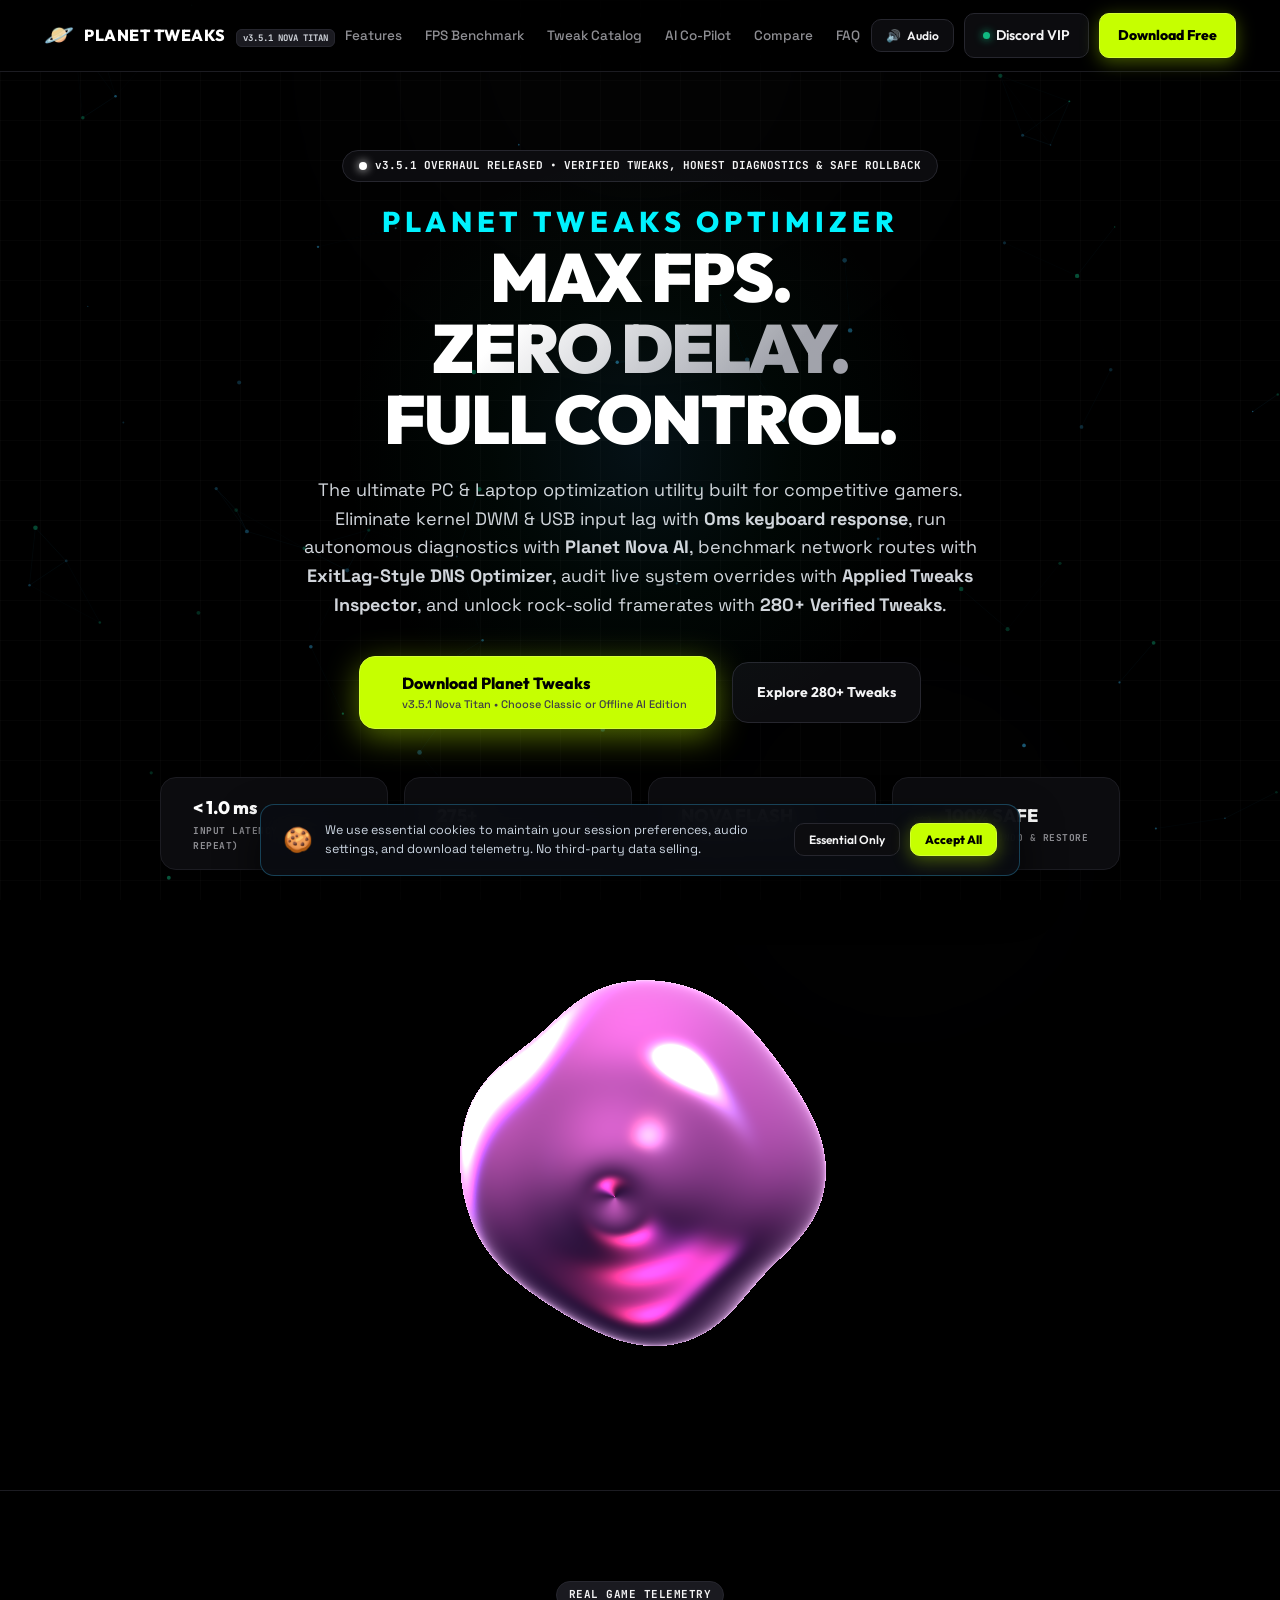
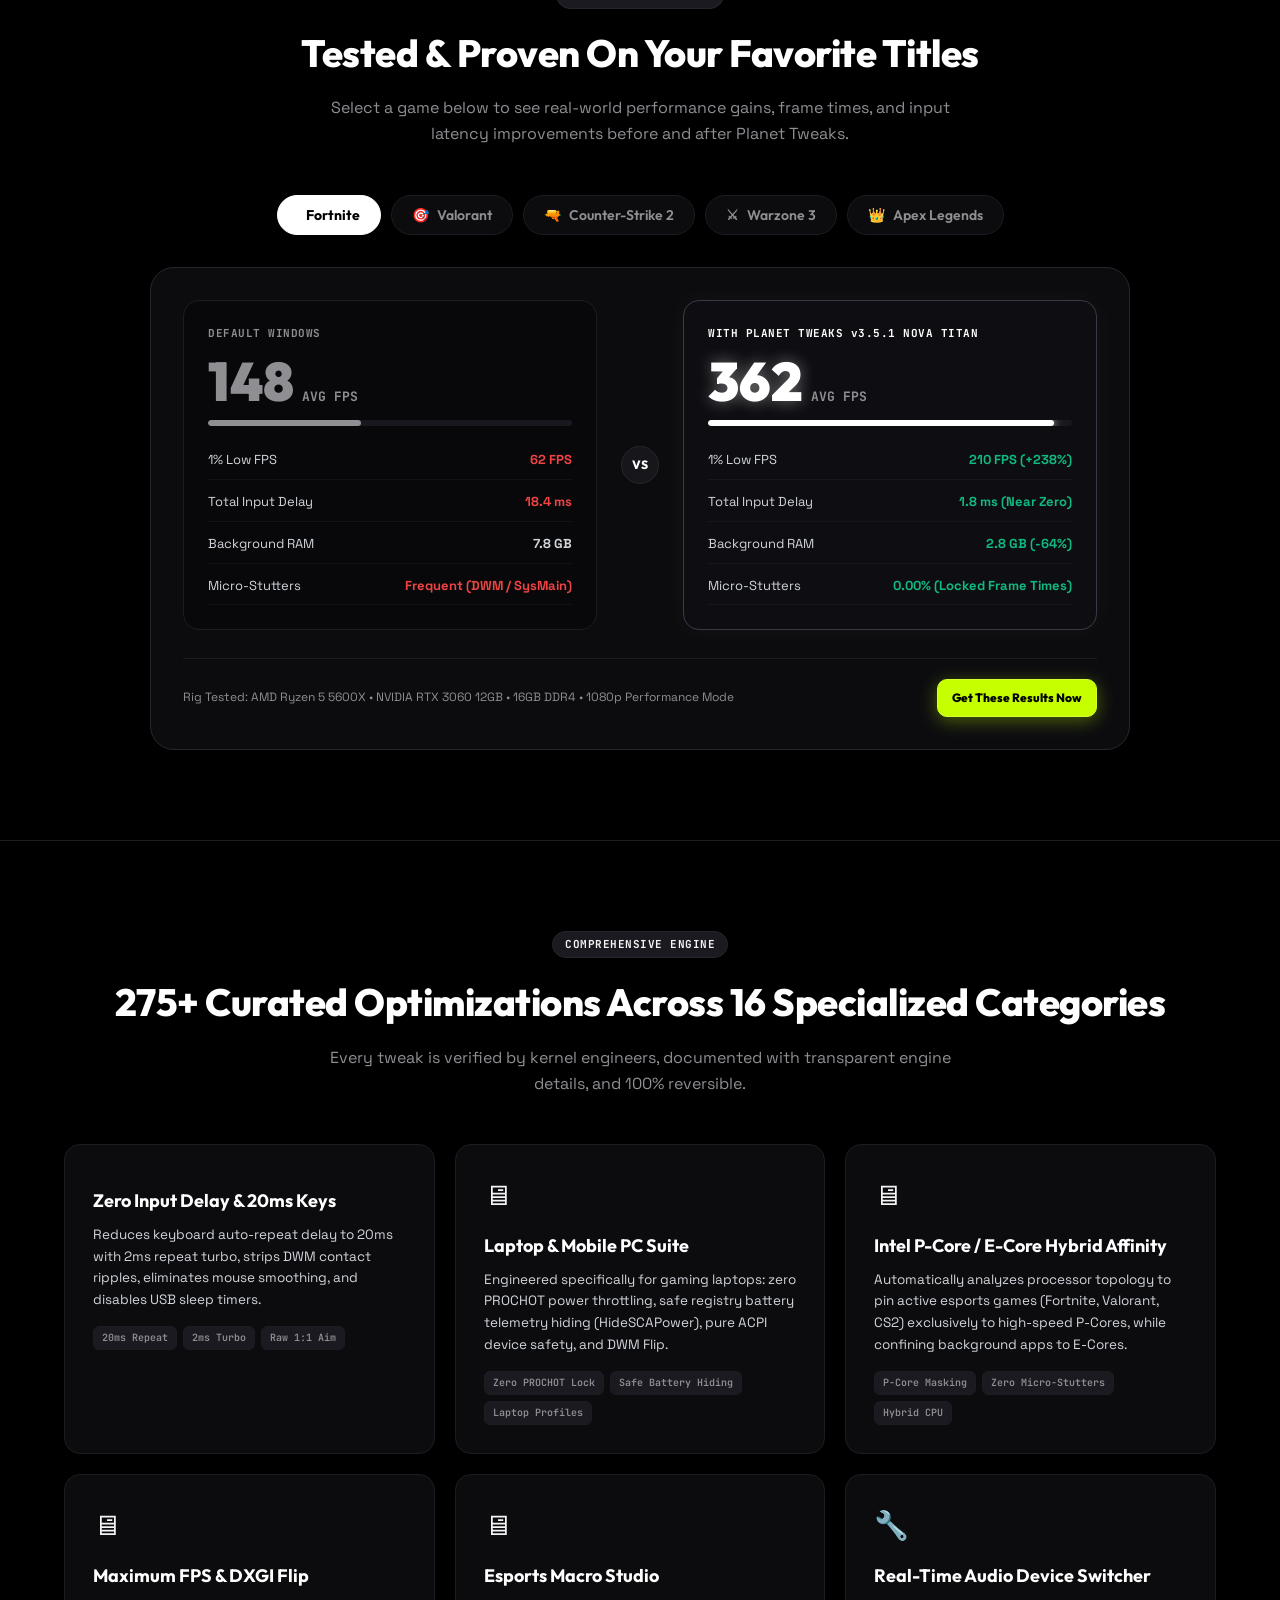
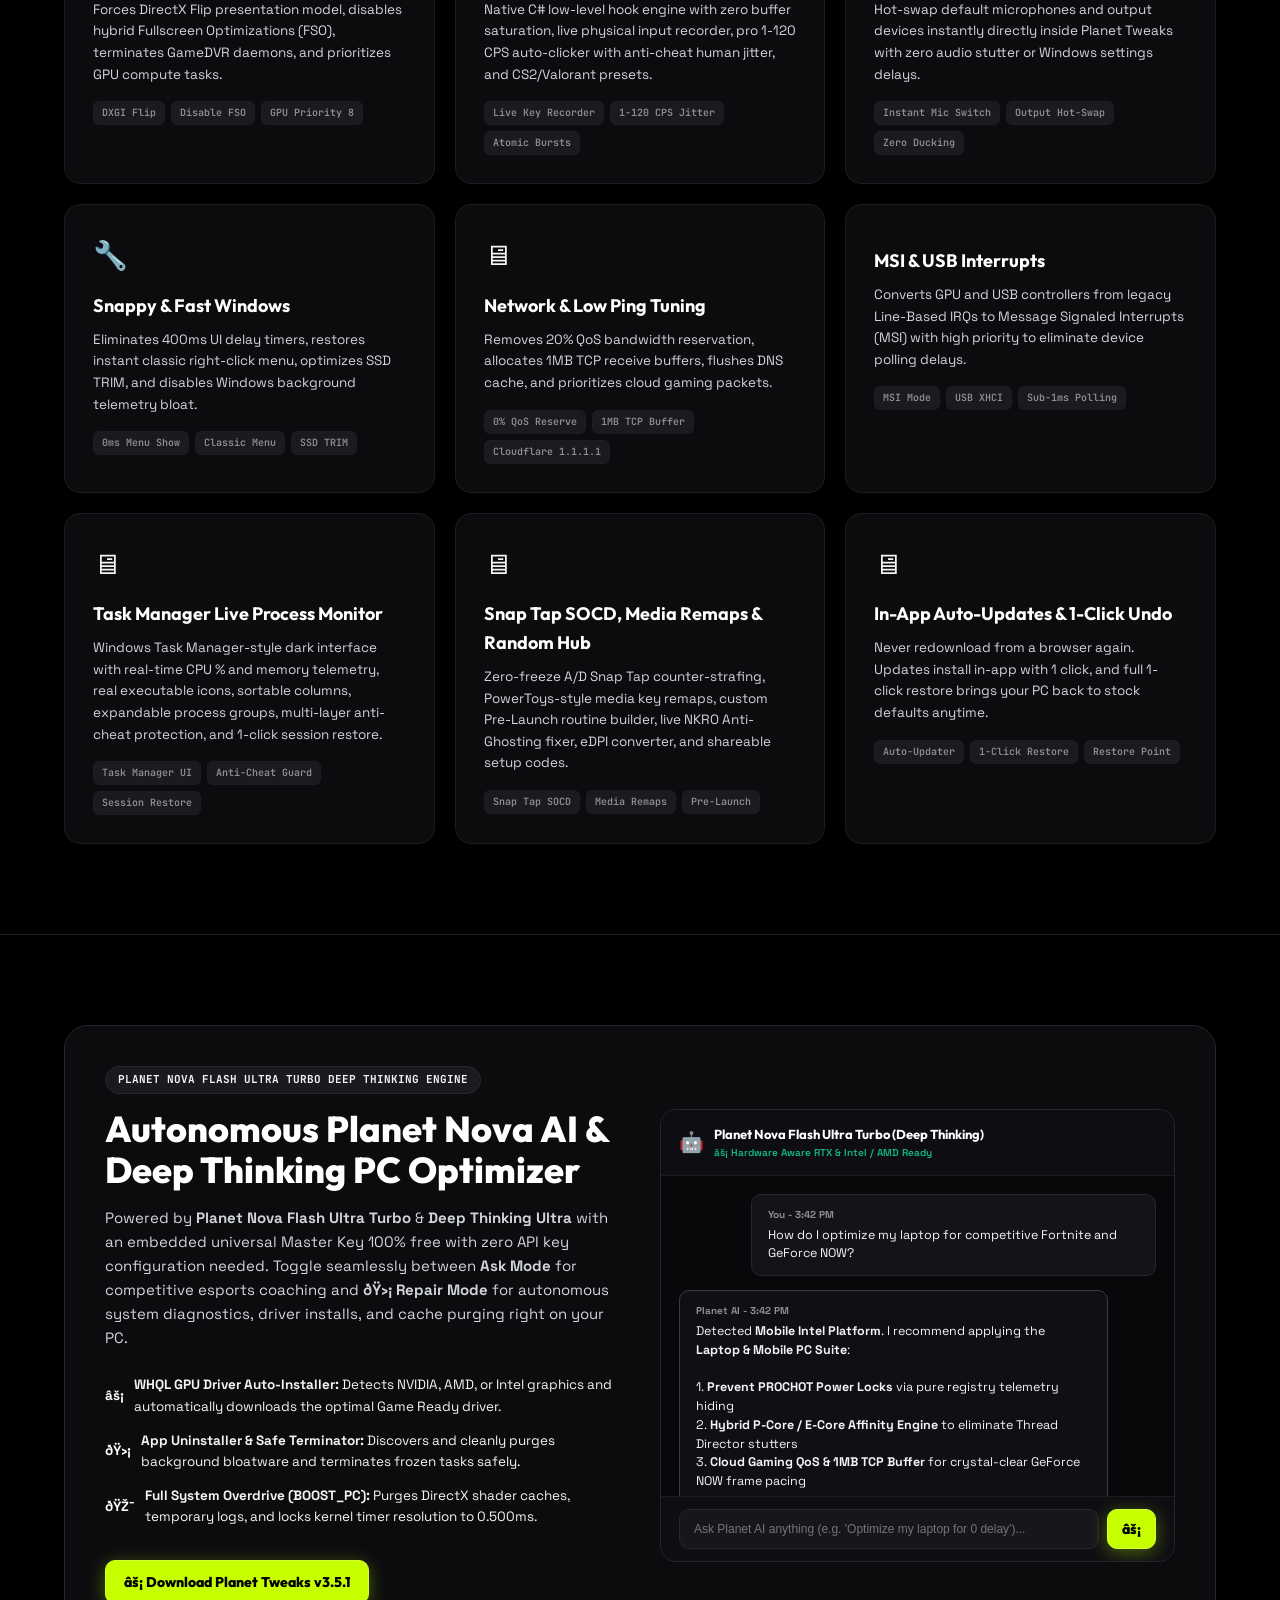
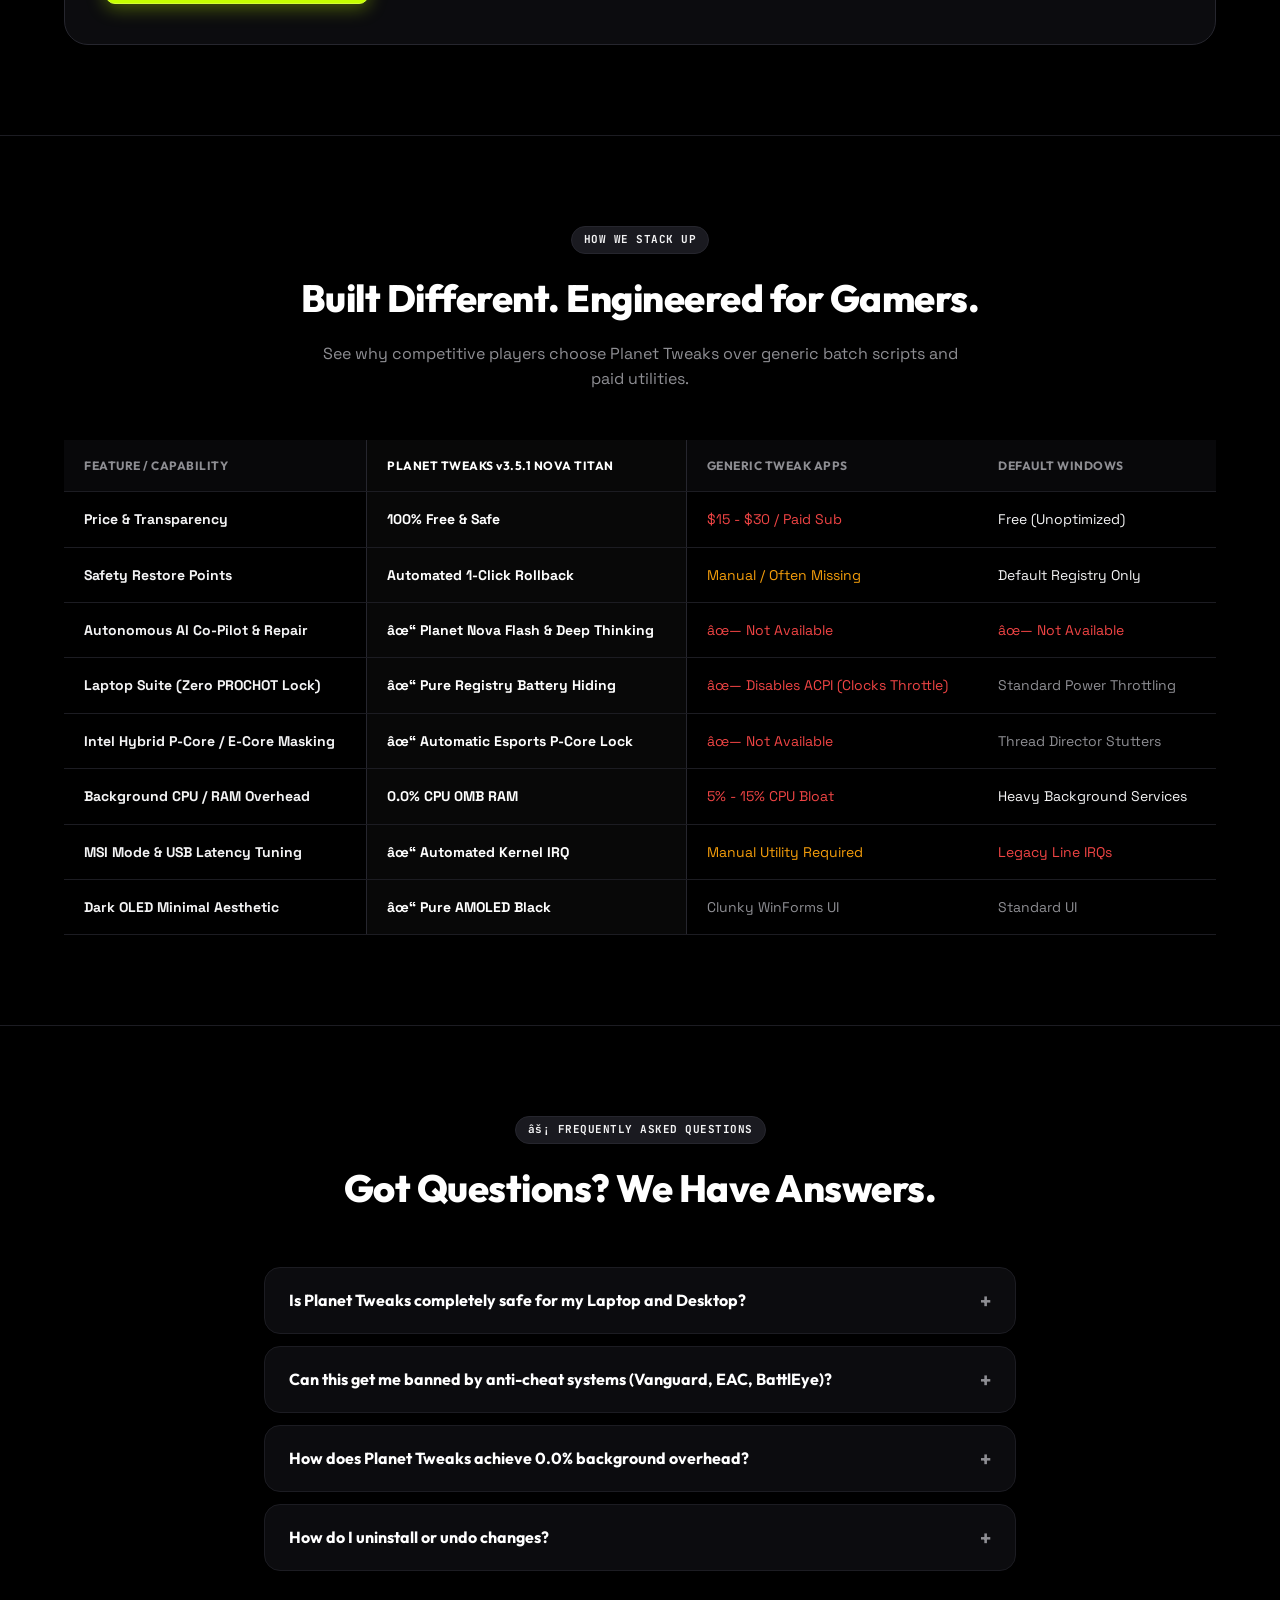
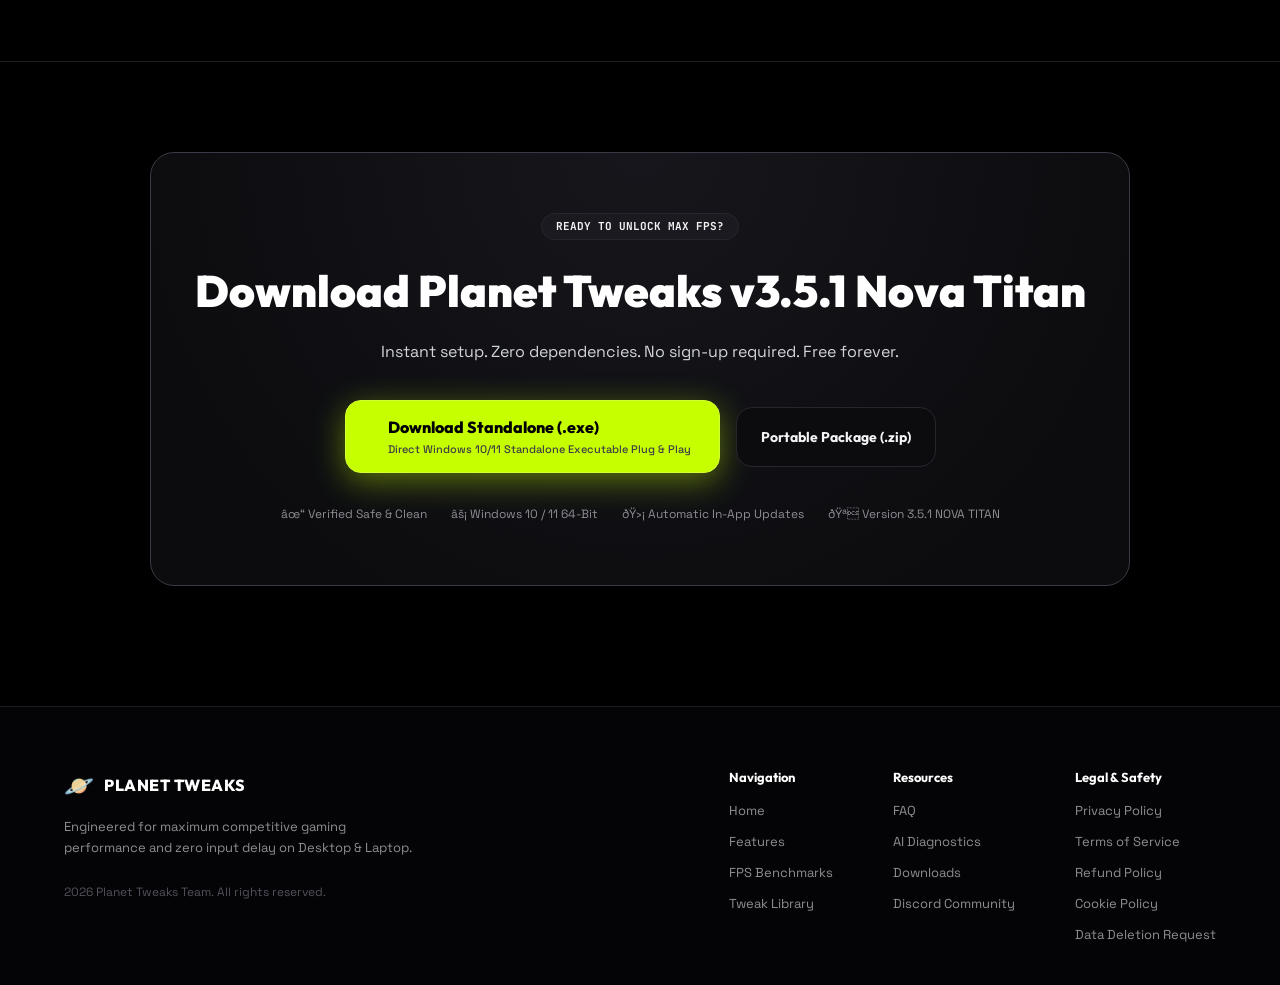
==== commit 5f55c065: "Release v3.5.1: Full remodel, Light/Dark themes, Font Changer, Health Center & hardened persistence" ====
--- a/index.html
+++ b/index.html
@@ -1,23 +1,23 @@
 <!DOCTYPE html>
 <html lang="en">
 <head>
-    <!-- build: 2026-11-18-v3.5.0 -->
+    <!-- build: 2026-11-20-v3.5.1 -->
     <meta charset="UTF-8">
     <meta name="viewport" content="width=device-width, initial-scale=1.0">
     <title>Planet Tweaks | Maximum FPS & Zero Latency PC Optimizer</title>
-    <meta name="description" content="Planet Tweaks v3.5.0 Nova Titan | The world's most powerful, ultra-low latency, and lightweight Windows PC gaming optimizer for Desktop & Laptop. Lower input delay, unlock maximum FPS, ExitLag-Style DNS Optimizer, and Live Applied Tweaks Inspector.">
-    <meta name="keywords" content="Planet Tweaks, PlanetTweaks, Planet Tweaks download, Planet Tweaks PC optimizer, Planet Tweaks v3.5.0, Planet Tweaks Nova, pc tweaks, fps boost, input lag, latency optimizer, fortnite tweaks, valorant fps, windows debloat, gaming utility, laptop tweaks, dns optimizer, tweak inspector">
+    <meta name="description" content="Planet Tweaks v3.5.1 Nova Titan | The world's most powerful, ultra-low latency, and lightweight Windows PC gaming optimizer for Desktop & Laptop. Lower input delay, unlock maximum FPS, ExitLag-Style DNS Optimizer, and Live Applied Tweaks Inspector.">
+    <meta name="keywords" content="Planet Tweaks, PlanetTweaks, Planet Tweaks download, Planet Tweaks PC optimizer, Planet Tweaks v3.5.1, Planet Tweaks Nova, pc tweaks, fps boost, input lag, latency optimizer, fortnite tweaks, valorant fps, windows debloat, gaming utility, laptop tweaks, dns optimizer, tweak inspector">
     <meta name="google-site-verification" content="88oRL1v38CLpqmYLB06dPtEBMc66Za0M1D2nH4iL9l4">
     
     <!-- Favicon & Brand Icons -->
-    <link rel="icon" type="image/x-icon" href="/favicon.ico?v=3.5.0">
-    <link rel="icon" type="image/png" sizes="32x32" href="/favicon.png?v=3.5.0">
-    <link rel="shortcut icon" href="/favicon.ico?v=3.5.0">
-    <link rel="apple-touch-icon" href="/favicon.png?v=3.5.0">
+    <link rel="icon" type="image/x-icon" href="/favicon.ico?v=3.5.1">
+    <link rel="icon" type="image/png" sizes="32x32" href="/favicon.png?v=3.5.1">
+    <link rel="shortcut icon" href="/favicon.ico?v=3.5.1">
+    <link rel="apple-touch-icon" href="/favicon.png?v=3.5.1">
     
     <!-- Open Graph / Social Sharing -->
     <meta property="og:type" content="website">
-    <meta property="og:title" content="Planet Tweaks v3.5.0 Nova Titan | Maximum FPS & Zero Input Delay">
+    <meta property="og:title" content="Planet Tweaks v3.5.1 Nova Titan | Maximum FPS & Zero Input Delay">
     <meta property="og:description" content="Unlock true zero-latency gaming on Desktop & Laptop with 280+ verified kernel, GPU, CPU, and network tweaks. 100% Free & Safe.">
     <meta property="og:image" content="assets/preview.png">
 
@@ -35,10 +35,10 @@
         {
           "@type": "SoftwareApplication",
           "name": "Planet Tweaks",
-          "alternateName": ["PlanetTweaks", "Planet Tweaks Optimizer", "Planet Tweaks PC", "Planet Tweaks v3.5.0"],
+          "alternateName": ["PlanetTweaks", "Planet Tweaks Optimizer", "Planet Tweaks PC", "Planet Tweaks v3.5.1"],
           "operatingSystem": "Windows 10, Windows 11",
           "applicationCategory": "GameApplication, UtilitiesApplication",
-          "softwareVersion": "3.5.0",
+          "softwareVersion": "3.5.1",
           "description": "Elite Windows OS kernel engineering suite with zero input delay, 1-click clip compressor, headphone volume amplifier, and 280+ verified esports tweaks for Fortnite, Valorant, and CS2.",
           "offers": {
             "@type": "Offer",
@@ -109,7 +109,7 @@
                 <div class="logo-icon">&#129680;</div>
                 <div class="logo-text">
                     <span class="logo-title">PLANET TWEAKS</span>
-                    <span class="logo-badge">v3.5.0 NOVA TITAN</span>
+                    <span class="logo-badge">v3.5.1 NOVA TITAN</span>
                 </div>
             </a>
 
@@ -150,7 +150,7 @@
             <div class="container hero-content">
                 <div class="hero-badge">
                     <span class="pulse-dot"></span>
-                    <span class="badge-text">v3.5.0 OVERHAUL RELEASED &bull; VERIFIED TWEAKS, HONEST DIAGNOSTICS &amp; SAFE ROLLBACK</span>
+                    <span class="badge-text">v3.5.1 OVERHAUL RELEASED &bull; VERIFIED TWEAKS, HONEST DIAGNOSTICS &amp; SAFE ROLLBACK</span>
                 </div>
 
                 <h1 class="hero-headline">
@@ -169,7 +169,7 @@
                         <span class="btn-icon"></span>
                         <div class="btn-text-group">
                             <span class="btn-main">Download Planet Tweaks</span>
-                            <span class="btn-sub">v3.5.0 Nova Titan &bull; Choose Classic or Offline AI Edition</span>
+                            <span class="btn-sub">v3.5.1 Nova Titan &bull; Choose Classic or Offline AI Edition</span>
                         </div>
                     </a>
                     <a href="#catalog" class="btn btn-hero-secondary">
@@ -288,7 +288,7 @@
 
                         <!-- After Box -->
                         <div class="benchmark-col after-col">
-                            <div class="col-status active-status">WITH PLANET TWEAKS v3.5.0 NOVA TITAN</div>
+                            <div class="col-status active-status">WITH PLANET TWEAKS v3.5.1 NOVA TITAN</div>
                             <div class="benchmark-metric">
                                 <span class="metric-num text-glow" id="afterFps">362</span>
                                 <span class="metric-unit">AVG FPS</span>
@@ -479,23 +479,23 @@
                         <div class="ai-badge">PLANET NOVA FLASH ULTRA TURBO DEEP THINKING ENGINE</div>
                         <h2 class="ai-headline">Autonomous Planet Nova AI & Deep Thinking PC Optimizer</h2>
                         <p class="ai-desc">
-                            Powered by <strong>Planet Nova Flash Ultra Turbo</strong> & <strong>Deep Thinking Ultra</strong> with an embedded universal Master Key 100% free with zero API key configuration needed. Toggle seamlessly between <strong>Ask Mode</strong> for competitive esports coaching and <strong>🛡 Repair Mode</strong> for autonomous system diagnostics, driver installs, and cache purging right on your PC.
+                            Powered by <strong>Planet Nova Flash Ultra Turbo</strong> & <strong>Deep Thinking Ultra</strong> with an embedded universal Master Key 100% free with zero API key configuration needed. Toggle seamlessly between <strong>Ask Mode</strong> for competitive esports coaching and <strong>ðŸ›¡ Repair Mode</strong> for autonomous system diagnostics, driver installs, and cache purging right on your PC.
                         </p>
                         <div class="ai-features-list">
                             <div class="ai-feat-item">
-                                <span class="ai-feat-icon">⚡</span>
+                                <span class="ai-feat-icon">âš¡</span>
                                 <span><strong>WHQL GPU Driver Auto-Installer:</strong> Detects NVIDIA, AMD, or Intel graphics and automatically downloads the optimal Game Ready driver.</span>
                             </div>
                             <div class="ai-feat-item">
-                                <span class="ai-feat-icon">🛡</span>
+                                <span class="ai-feat-icon">ðŸ›¡</span>
                                 <span><strong>App Uninstaller & Safe Terminator:</strong> Discovers and cleanly purges background bloatware and terminates frozen tasks safely.</span>
                             </div>
                             <div class="ai-feat-item">
-                                <span class="ai-feat-icon">🎯</span>
+                                <span class="ai-feat-icon">ðŸŽ¯</span>
                                 <span><strong>Full System Overdrive (BOOST_PC):</strong> Purges DirectX shader caches, temporary logs, and locks kernel timer resolution to 0.500ms.</span>
                             </div>
                         </div>
-                        <a href="#download" class="btn btn-primary" onclick="openDownloadModal()">⚡ Download Planet Tweaks v3.5.0</a>
+                        <a href="#download" class="btn btn-primary" onclick="openDownloadModal()">âš¡ Download Planet Tweaks v3.5.1</a>
                     </div>
 
                     <!-- AI Interactive Chat Demo -->
@@ -505,7 +505,7 @@
                                 <div class="chat-avatar">&#129302;</div>
                                 <div>
                                     <div class="chat-title">Planet Nova Flash Ultra Turbo (Deep Thinking)</div>
-                                    <div class="chat-status">⚡ Hardware Aware RTX & Intel / AMD Ready</div>
+                                    <div class="chat-status">âš¡ Hardware Aware RTX & Intel / AMD Ready</div>
                                 </div>
                             </div>
                             <div class="chat-messages" id="chatDemoList">
@@ -520,12 +520,12 @@
                                     1. <strong>Prevent PROCHOT Power Locks</strong> via pure registry telemetry hiding<br>
                                     2. <strong>Hybrid P-Core / E-Core Affinity Engine</strong> to eliminate Thread Director stutters<br>
                                     3. <strong>Cloud Gaming QoS & 1MB TCP Buffer</strong> for crystal-clear GeForce NOW frame pacing</div>
-                                    <a href="#catalog" class="ai-action-pill">⚡ Open Recommended Catalog: [Laptop & Low Latency]</a>
+                                    <a href="#catalog" class="ai-action-pill">âš¡ Open Recommended Catalog: [Laptop & Low Latency]</a>
                                 </div>
                             </div>
                             <div class="chat-input-bar">
                                 <input type="text" id="aiDemoInput" placeholder="Ask Planet AI anything (e.g. 'Optimize my laptop for 0 delay')..." />
-                                <button class="btn btn-primary btn-icon-only" onclick="sendDemoChat()">⚡</button>
+                                <button class="btn btn-primary btn-icon-only" onclick="sendDemoChat()">âš¡</button>
                             </div>
                         </div>
                     </div>
@@ -547,7 +547,7 @@
                         <thead>
                             <tr>
                                 <th>FEATURE / CAPABILITY</th>
-                                <th class="highlight-col">PLANET TWEAKS v3.5.0 NOVA TITAN</th>
+                                <th class="highlight-col">PLANET TWEAKS v3.5.1 NOVA TITAN</th>
                                 <th>GENERIC TWEAK APPS</th>
                                 <th>DEFAULT WINDOWS</th>
                             </tr>
@@ -567,20 +567,20 @@
                             </tr>
                             <tr>
                                 <td><strong>Autonomous AI Co-Pilot & Repair</strong></td>
-                                <td class="highlight-col text-success">✓ Planet Nova Flash & Deep Thinking</td>
-                                <td class="text-danger">✗ Not Available</td>
-                                <td class="text-danger">✗ Not Available</td>
+                                <td class="highlight-col text-success">âœ“ Planet Nova Flash & Deep Thinking</td>
+                                <td class="text-danger">âœ— Not Available</td>
+                                <td class="text-danger">âœ— Not Available</td>
                             </tr>
                             <tr>
                                 <td><strong>Laptop Suite (Zero PROCHOT Lock)</strong></td>
-                                <td class="highlight-col text-success">✓ Pure Registry Battery Hiding</td>
-                                <td class="text-danger">✗ Disables ACPI (Clocks Throttle)</td>
+                                <td class="highlight-col text-success">âœ“ Pure Registry Battery Hiding</td>
+                                <td class="text-danger">âœ— Disables ACPI (Clocks Throttle)</td>
                                 <td class="text-muted">Standard Power Throttling</td>
                             </tr>
                             <tr>
                                 <td><strong>Intel Hybrid P-Core / E-Core Masking</strong></td>
-                                <td class="highlight-col text-success">✓ Automatic Esports P-Core Lock</td>
-                                <td class="text-danger">✗ Not Available</td>
+                                <td class="highlight-col text-success">âœ“ Automatic Esports P-Core Lock</td>
+                                <td class="text-danger">âœ— Not Available</td>
                                 <td class="text-muted">Thread Director Stutters</td>
                             </tr>
                             <tr>
@@ -591,13 +591,13 @@
                             </tr>
                             <tr>
                                 <td><strong>MSI Mode & USB Latency Tuning</strong></td>
-                                <td class="highlight-col text-success">✓ Automated Kernel IRQ</td>
+                                <td class="highlight-col text-success">âœ“ Automated Kernel IRQ</td>
                                 <td class="text-warning">Manual Utility Required</td>
                                 <td class="text-danger">Legacy Line IRQs</td>
                             </tr>
                             <tr>
                                 <td><strong>Dark OLED Minimal Aesthetic</strong></td>
-                                <td class="highlight-col text-success">✓ Pure AMOLED Black</td>
+                                <td class="highlight-col text-success">âœ“ Pure AMOLED Black</td>
                                 <td class="text-muted">Clunky WinForms UI</td>
                                 <td class="text-muted">Standard UI</td>
                             </tr>
@@ -611,7 +611,7 @@
         <section class="faq-section" id="faq">
             <div class="container faq-container">
                 <div class="section-header text-center">
-                    <span class="section-badge">⚡ FREQUENTLY ASKED QUESTIONS</span>
+                    <span class="section-badge">âš¡ FREQUENTLY ASKED QUESTIONS</span>
                     <h2 class="section-title">Got Questions? We Have Answers.</h2>
                 </div>
 
@@ -652,7 +652,7 @@
                             <span class="faq-icon">+</span>
                         </button>
                         <div class="faq-answer">
-                            <p>You can click "🛡 Safety Point" inside the app to roll back to any previous state, or click "Revert" on any individual tweak tab. Standard uninstallation is also available through Windows Settings & Apps.</p>
+                            <p>You can click "ðŸ›¡ Safety Point" inside the app to roll back to any previous state, or click "Revert" on any individual tweak tab. Standard uninstallation is also available through Windows Settings & Apps.</p>
                         </div>
                     </div>
                 </div>
@@ -664,7 +664,7 @@
             <div class="container">
                 <div class="download-banner">
                     <div class="banner-badge">READY TO UNLOCK MAX FPS?</div>
-                    <h2 class="banner-title">Download Planet Tweaks v3.5.0 Nova Titan</h2>
+                    <h2 class="banner-title">Download Planet Tweaks v3.5.1 Nova Titan</h2>
                     <p class="banner-desc">Instant setup. Zero dependencies. No sign-up required. Free forever.</p>
 
                     <div class="download-card-actions">
@@ -681,10 +681,10 @@
                     </div>
 
                     <div class="download-meta">
-                        <span>✓ Verified Safe & Clean</span>
-                        <span>⚡ Windows 10 / 11 64-Bit</span>
-                        <span>🛡 Automatic In-App Updates</span>
-                        <span>🪐 Version 3.5.0 NOVA TITAN</span>
+                        <span>âœ“ Verified Safe & Clean</span>
+                        <span>âš¡ Windows 10 / 11 64-Bit</span>
+                        <span>ðŸ›¡ Automatic In-App Updates</span>
+                        <span>ðŸª Version 3.5.1 NOVA TITAN</span>
                     </div>
                 </div>
             </div>
@@ -735,15 +735,15 @@
     <div class="modal-overlay" id="downloadModal">
         <div class="modal-card modal-card-wide">
             <button class="modal-close" onclick="closeDownloadModal()">&times;</button>
-            <span class="modal-badge">v3.5.0 NOVA TITAN READY</span>
-            <h3 class="modal-title">Get Planet Tweaks v3.5.0 Nova Titan</h3>
+            <span class="modal-badge">v3.5.1 NOVA TITAN READY</span>
+            <h3 class="modal-title">Get Planet Tweaks v3.5.1 Nova Titan</h3>
             <p class="modal-subtitle">100% Free Permanent Lifetime Verified Safe for Vanguard, EAC, BattlEye & FACEIT</p>
 
             <div class="editions-grid">
                 <!-- Edition 1: Classic -->
                 <div class="edition-card">
                     <div>
-                        <div class="edition-tag classic-tag">⚡ Ultra-Lightweight & Fast</div>
+                        <div class="edition-tag classic-tag">âš¡ Ultra-Lightweight & Fast</div>
                         <div class="edition-header">
                             <span class="edition-title">Planet Tweaks Classic</span>
                             <span class="edition-size">~50 MB</span>
@@ -758,7 +758,7 @@
                         </ul>
                     </div>
                     <a href="downloads/planet-tweaks-setup.exe" class="btn btn-hero-primary full-width" download="planet-tweaks-setup.exe" target="_self" id="modalClassicBtn" onclick="onDownloadClicked(event)">
-                        <span>Download Classic v3.5.0 (.exe)</span>
+                        <span>Download Classic v3.5.1 (.exe)</span>
                     </a>
                 </div>
 
@@ -806,8 +806,8 @@
             </div>
 
             <div class="modal-actions">
-                <a href="downloads/PlanetTweaks_Setup_v3.5.0_Latest.exe" class="btn btn-secondary full-width" download="PlanetTweaks_Setup_v3.5.0_Latest.exe">
-                    <span>Direct Installer Mirror (PlanetTweaks_Setup_v3.5.0_Latest.exe)</span>
+                <a href="downloads/PlanetTweaks_Setup_v3.5.1_Latest.exe" class="btn btn-secondary full-width" download="PlanetTweaks_Setup_v3.5.1_Latest.exe">
+                    <span>Direct Installer Mirror (PlanetTweaks_Setup_v3.5.1_Latest.exe)</span>
                 </a>
             </div>
         </div>
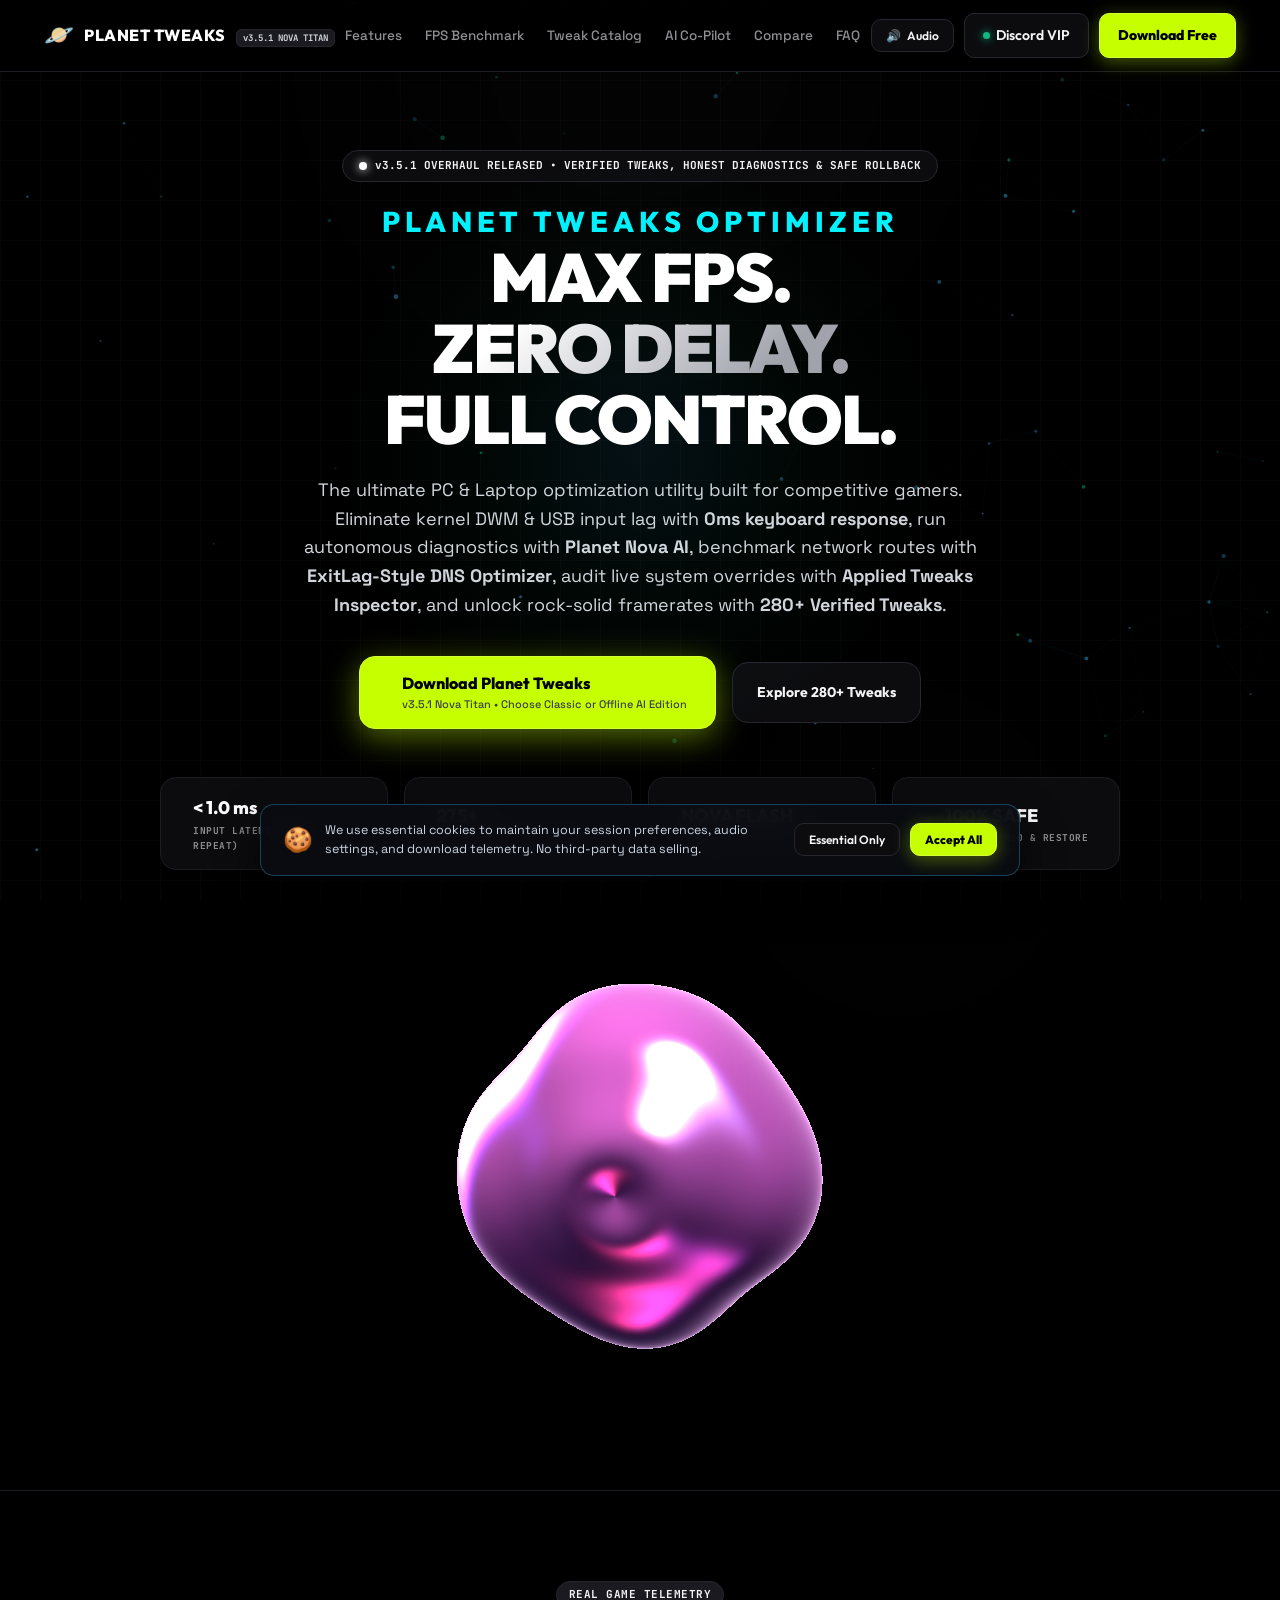
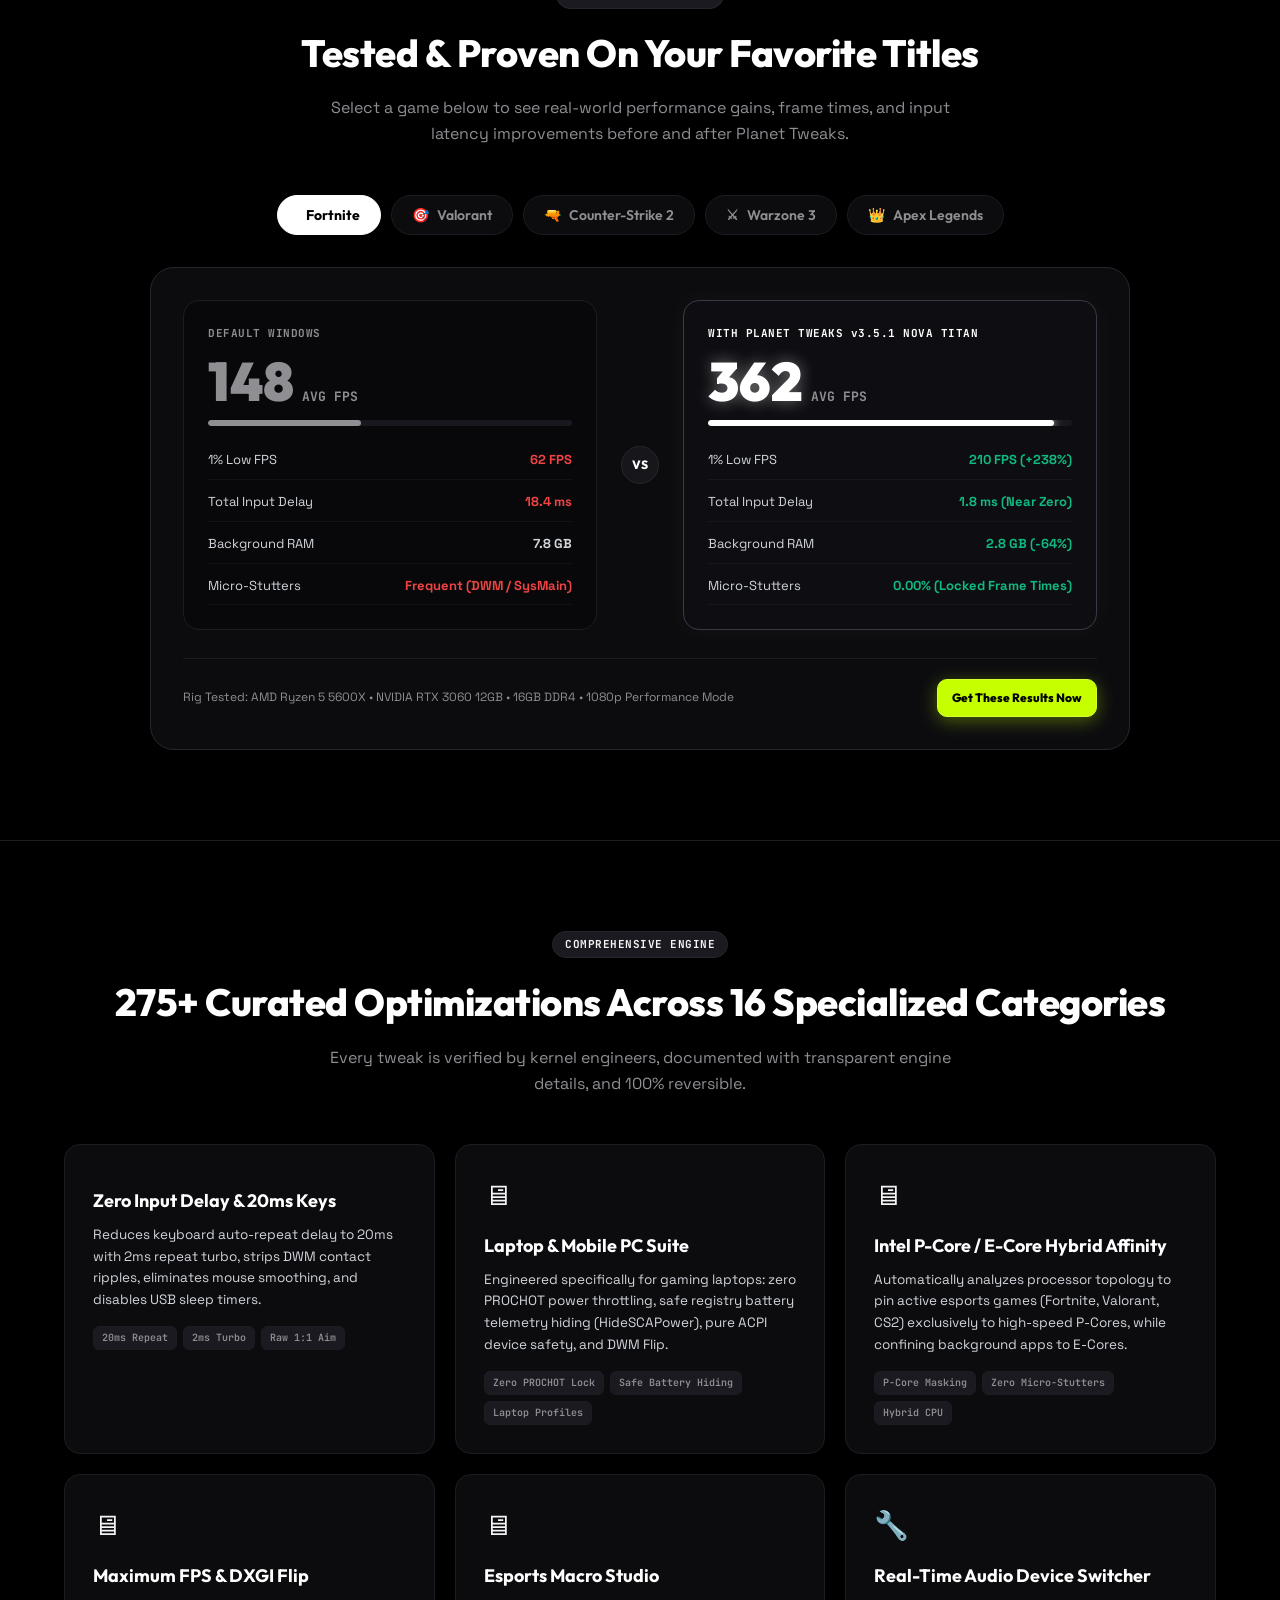
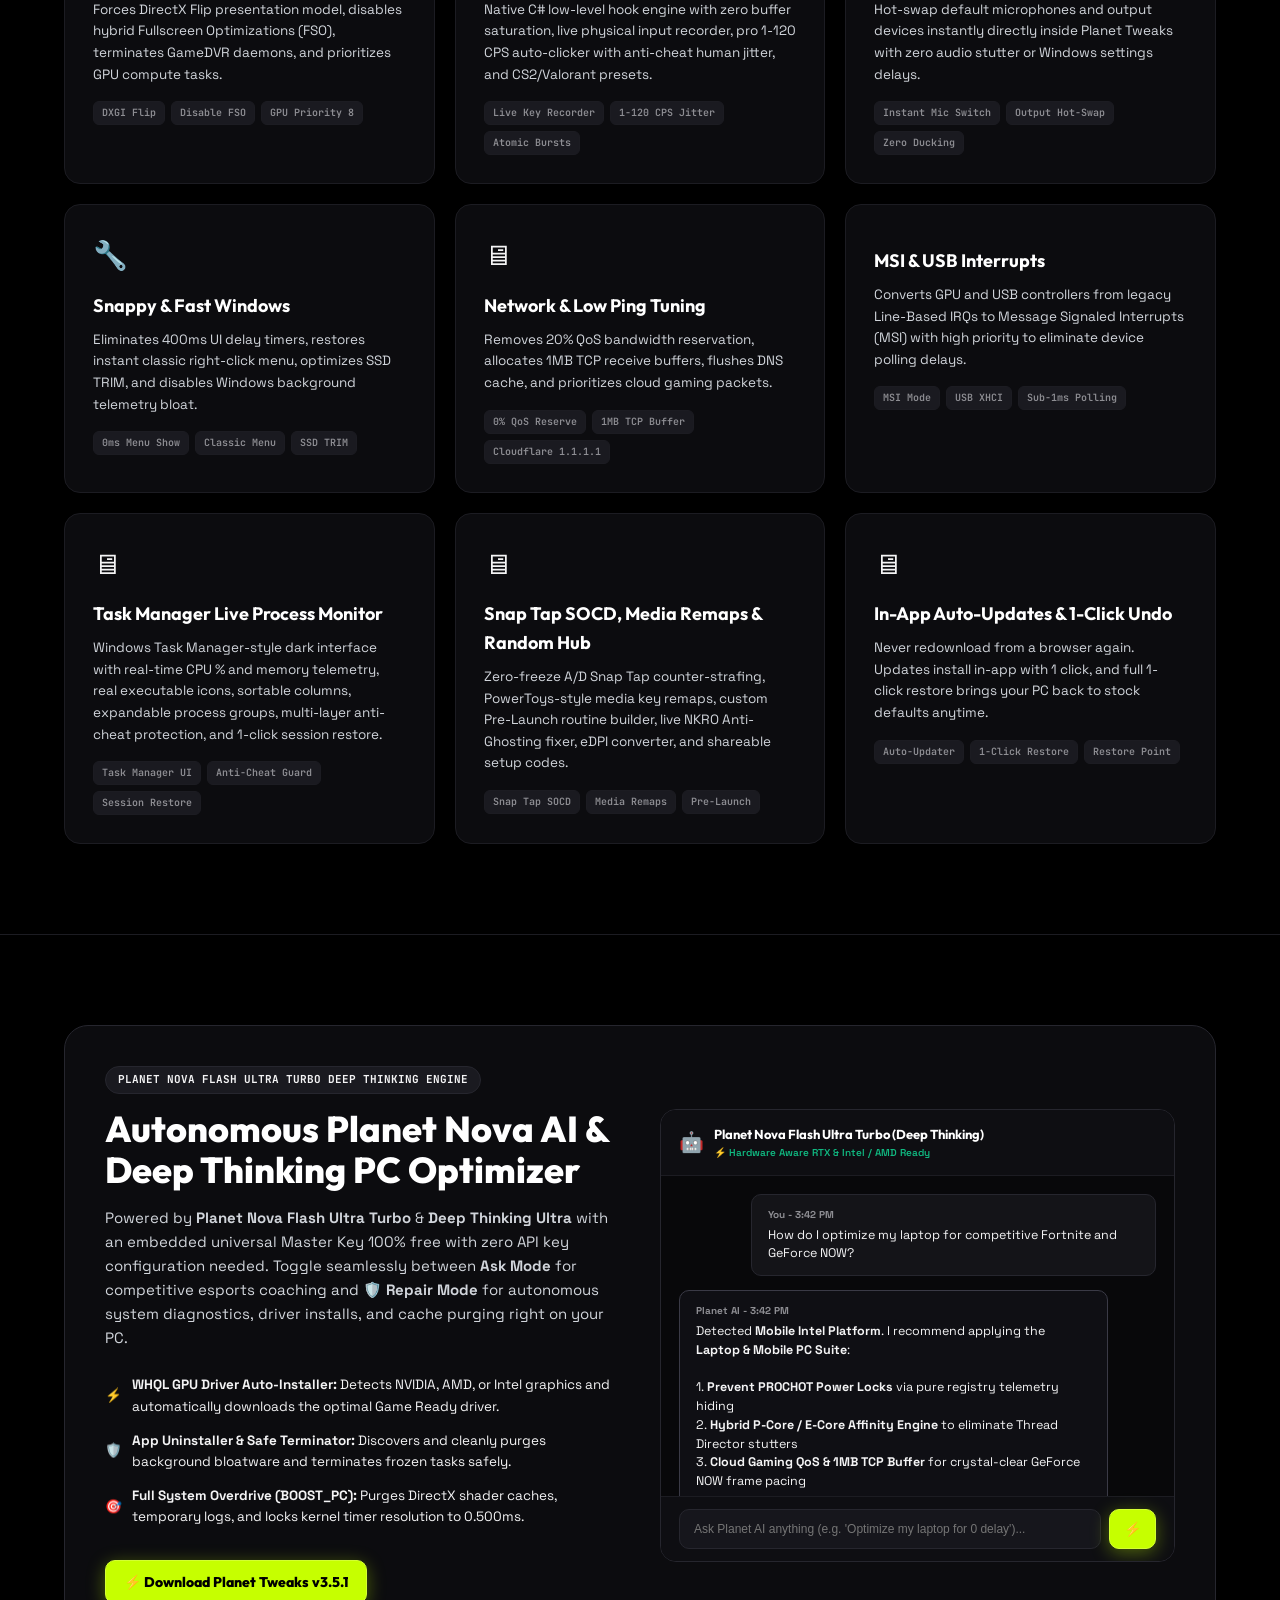
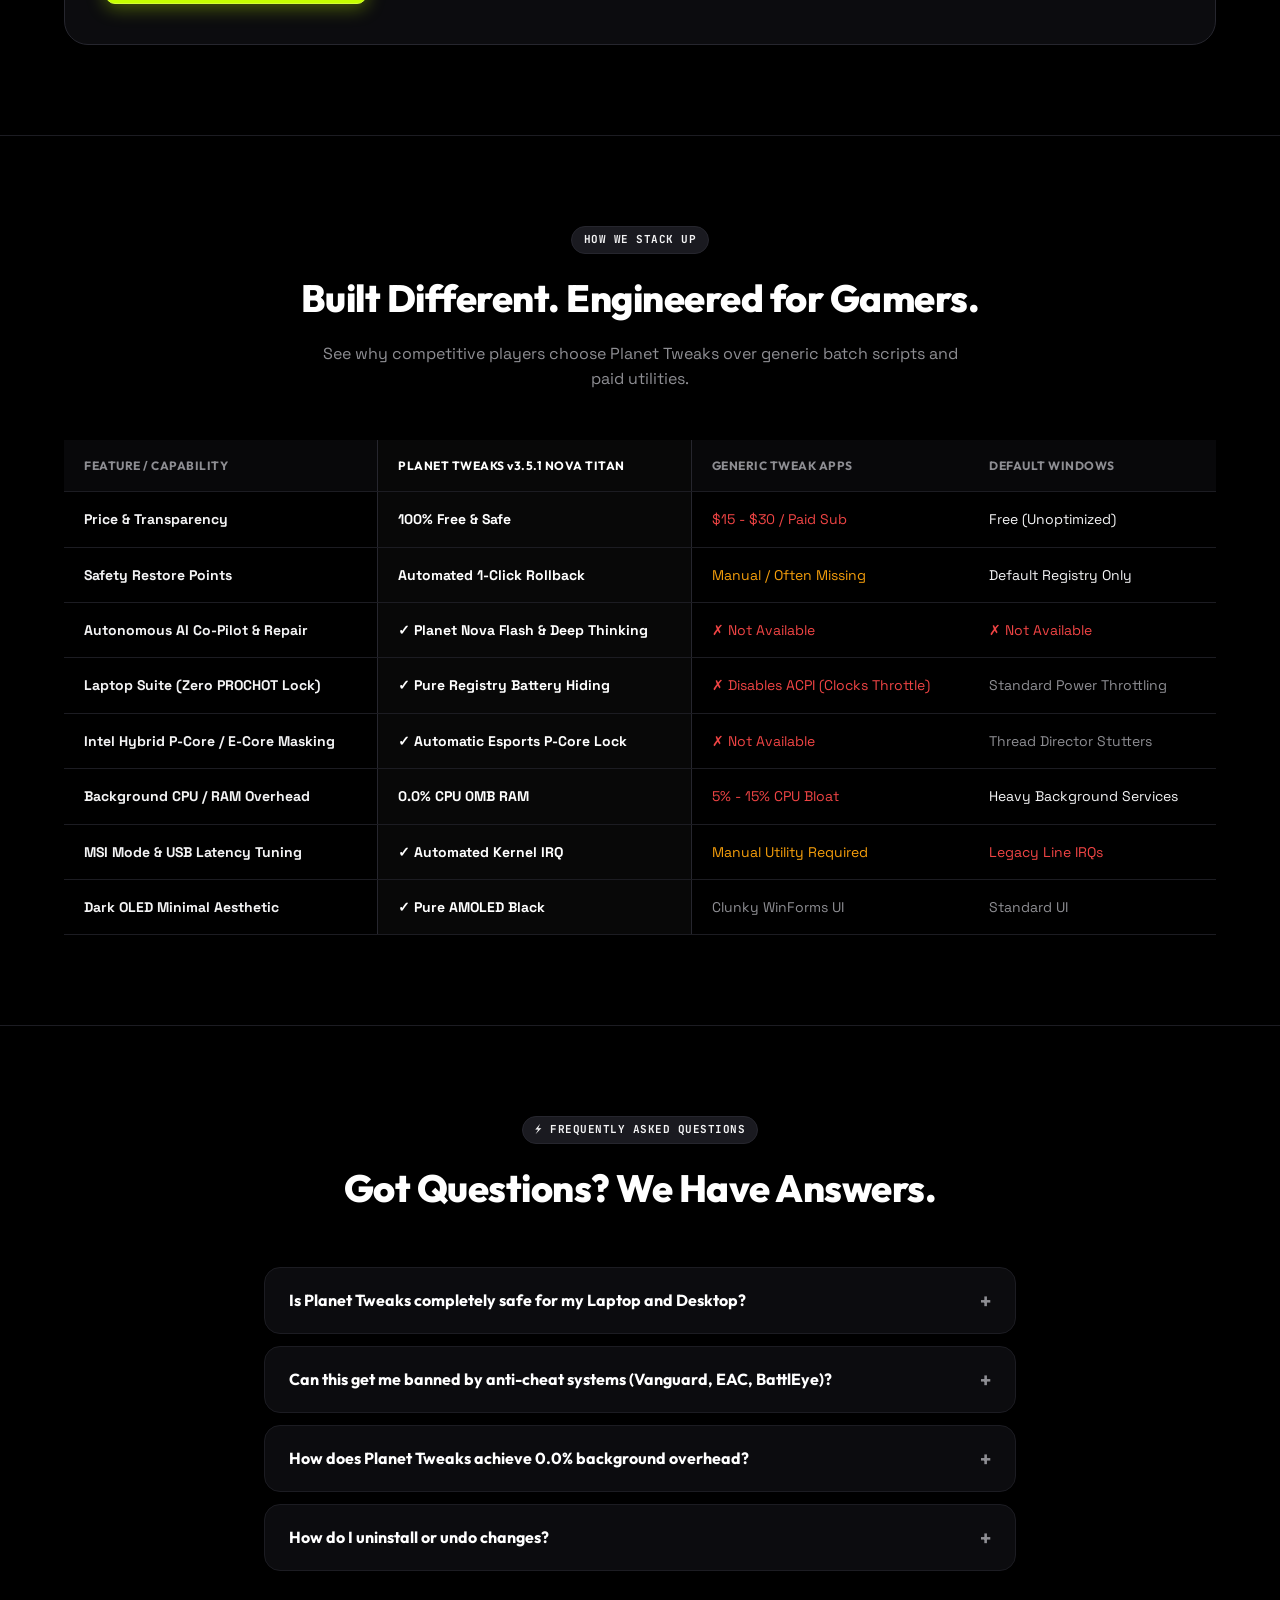
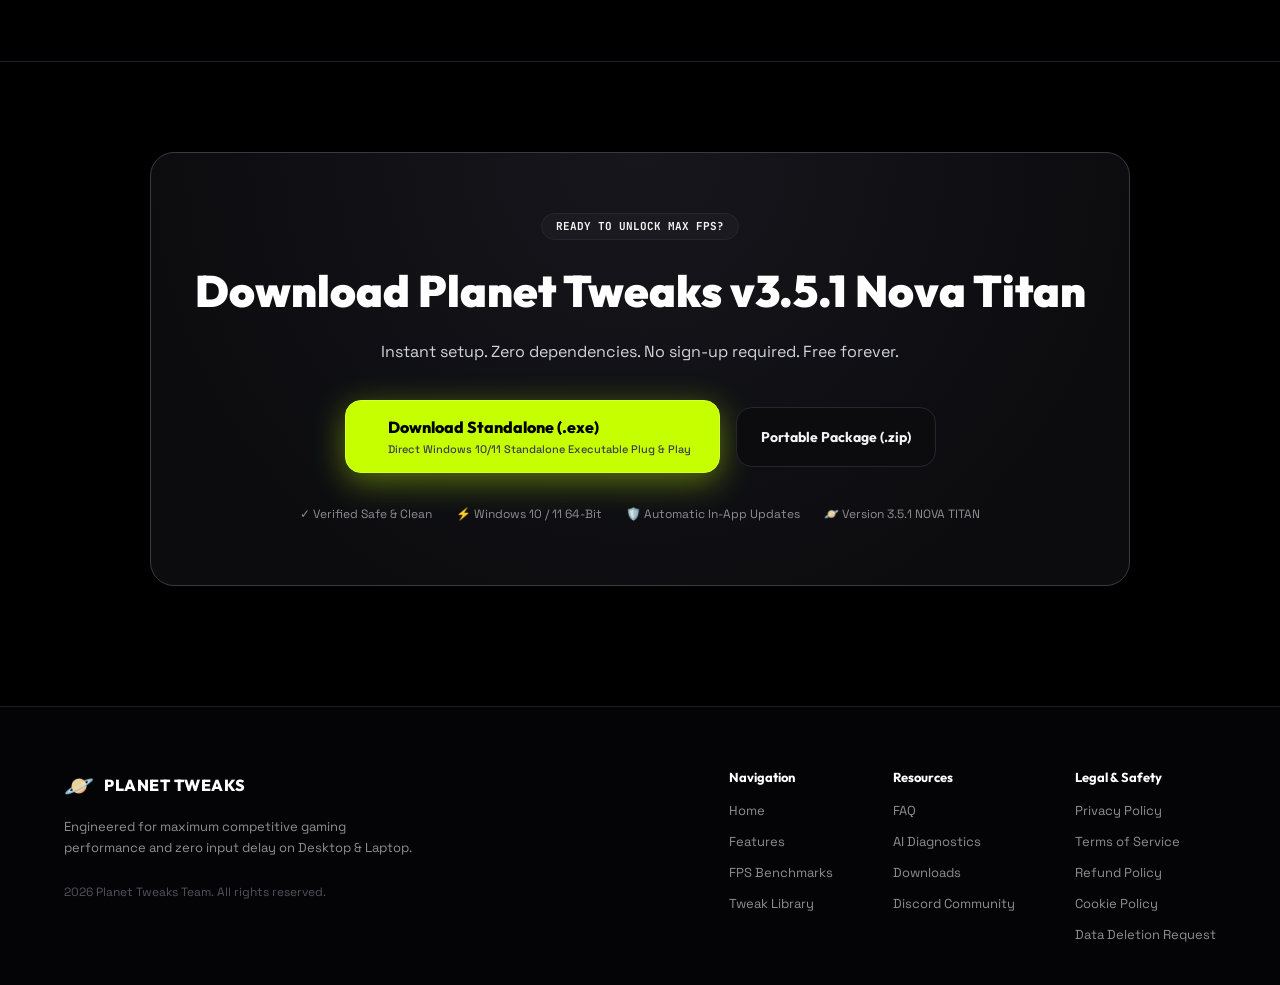
==== commit 1771a79c: "Release v3.5.1 final unified overhaul (Batches 2B-2G, installers, SHA-256 sync & website fixes)" ====
--- a/index.html
+++ b/index.html
@@ -479,23 +479,23 @@
                         <div class="ai-badge">PLANET NOVA FLASH ULTRA TURBO DEEP THINKING ENGINE</div>
                         <h2 class="ai-headline">Autonomous Planet Nova AI & Deep Thinking PC Optimizer</h2>
                         <p class="ai-desc">
-                            Powered by <strong>Planet Nova Flash Ultra Turbo</strong> & <strong>Deep Thinking Ultra</strong> with an embedded universal Master Key 100% free with zero API key configuration needed. Toggle seamlessly between <strong>Ask Mode</strong> for competitive esports coaching and <strong>ðŸ›¡ Repair Mode</strong> for autonomous system diagnostics, driver installs, and cache purging right on your PC.
+                            Powered by <strong>Planet Nova Flash Ultra Turbo</strong> & <strong>Deep Thinking Ultra</strong> with an embedded universal Master Key 100% free with zero API key configuration needed. Toggle seamlessly between <strong>Ask Mode</strong> for competitive esports coaching and <strong>🛡️ Repair Mode</strong> for autonomous system diagnostics, driver installs, and cache purging right on your PC.
                         </p>
                         <div class="ai-features-list">
                             <div class="ai-feat-item">
-                                <span class="ai-feat-icon">âš¡</span>
+                                <span class="ai-feat-icon">⚡</span>
                                 <span><strong>WHQL GPU Driver Auto-Installer:</strong> Detects NVIDIA, AMD, or Intel graphics and automatically downloads the optimal Game Ready driver.</span>
                             </div>
                             <div class="ai-feat-item">
-                                <span class="ai-feat-icon">ðŸ›¡</span>
+                                <span class="ai-feat-icon">🛡️</span>
                                 <span><strong>App Uninstaller & Safe Terminator:</strong> Discovers and cleanly purges background bloatware and terminates frozen tasks safely.</span>
                             </div>
                             <div class="ai-feat-item">
-                                <span class="ai-feat-icon">ðŸŽ¯</span>
+                                <span class="ai-feat-icon">🎯</span>
                                 <span><strong>Full System Overdrive (BOOST_PC):</strong> Purges DirectX shader caches, temporary logs, and locks kernel timer resolution to 0.500ms.</span>
                             </div>
                         </div>
-                        <a href="#download" class="btn btn-primary" onclick="openDownloadModal()">âš¡ Download Planet Tweaks v3.5.1</a>
+                        <a href="#download" class="btn btn-primary" onclick="openDownloadModal()">⚡ Download Planet Tweaks v3.5.1</a>
                     </div>
 
                     <!-- AI Interactive Chat Demo -->
@@ -505,7 +505,7 @@
                                 <div class="chat-avatar">&#129302;</div>
                                 <div>
                                     <div class="chat-title">Planet Nova Flash Ultra Turbo (Deep Thinking)</div>
-                                    <div class="chat-status">âš¡ Hardware Aware RTX & Intel / AMD Ready</div>
+                                    <div class="chat-status">⚡ Hardware Aware RTX & Intel / AMD Ready</div>
                                 </div>
                             </div>
                             <div class="chat-messages" id="chatDemoList">
@@ -520,12 +520,12 @@
                                     1. <strong>Prevent PROCHOT Power Locks</strong> via pure registry telemetry hiding<br>
                                     2. <strong>Hybrid P-Core / E-Core Affinity Engine</strong> to eliminate Thread Director stutters<br>
                                     3. <strong>Cloud Gaming QoS & 1MB TCP Buffer</strong> for crystal-clear GeForce NOW frame pacing</div>
-                                    <a href="#catalog" class="ai-action-pill">âš¡ Open Recommended Catalog: [Laptop & Low Latency]</a>
+                                    <a href="#catalog" class="ai-action-pill">⚡ Open Recommended Catalog: [Laptop & Low Latency]</a>
                                 </div>
                             </div>
                             <div class="chat-input-bar">
                                 <input type="text" id="aiDemoInput" placeholder="Ask Planet AI anything (e.g. 'Optimize my laptop for 0 delay')..." />
-                                <button class="btn btn-primary btn-icon-only" onclick="sendDemoChat()">âš¡</button>
+                                <button class="btn btn-primary btn-icon-only" onclick="sendDemoChat()">⚡</button>
                             </div>
                         </div>
                     </div>
@@ -567,20 +567,20 @@
                             </tr>
                             <tr>
                                 <td><strong>Autonomous AI Co-Pilot & Repair</strong></td>
-                                <td class="highlight-col text-success">âœ“ Planet Nova Flash & Deep Thinking</td>
-                                <td class="text-danger">âœ— Not Available</td>
-                                <td class="text-danger">âœ— Not Available</td>
+                                <td class="highlight-col text-success">✓ Planet Nova Flash & Deep Thinking</td>
+                                <td class="text-danger">✗ Not Available</td>
+                                <td class="text-danger">✗ Not Available</td>
                             </tr>
                             <tr>
                                 <td><strong>Laptop Suite (Zero PROCHOT Lock)</strong></td>
-                                <td class="highlight-col text-success">âœ“ Pure Registry Battery Hiding</td>
-                                <td class="text-danger">âœ— Disables ACPI (Clocks Throttle)</td>
+                                <td class="highlight-col text-success">✓ Pure Registry Battery Hiding</td>
+                                <td class="text-danger">✗ Disables ACPI (Clocks Throttle)</td>
                                 <td class="text-muted">Standard Power Throttling</td>
                             </tr>
                             <tr>
                                 <td><strong>Intel Hybrid P-Core / E-Core Masking</strong></td>
-                                <td class="highlight-col text-success">âœ“ Automatic Esports P-Core Lock</td>
-                                <td class="text-danger">âœ— Not Available</td>
+                                <td class="highlight-col text-success">✓ Automatic Esports P-Core Lock</td>
+                                <td class="text-danger">✗ Not Available</td>
                                 <td class="text-muted">Thread Director Stutters</td>
                             </tr>
                             <tr>
@@ -591,13 +591,13 @@
                             </tr>
                             <tr>
                                 <td><strong>MSI Mode & USB Latency Tuning</strong></td>
-                                <td class="highlight-col text-success">âœ“ Automated Kernel IRQ</td>
+                                <td class="highlight-col text-success">✓ Automated Kernel IRQ</td>
                                 <td class="text-warning">Manual Utility Required</td>
                                 <td class="text-danger">Legacy Line IRQs</td>
                             </tr>
                             <tr>
                                 <td><strong>Dark OLED Minimal Aesthetic</strong></td>
-                                <td class="highlight-col text-success">âœ“ Pure AMOLED Black</td>
+                                <td class="highlight-col text-success">✓ Pure AMOLED Black</td>
                                 <td class="text-muted">Clunky WinForms UI</td>
                                 <td class="text-muted">Standard UI</td>
                             </tr>
@@ -611,7 +611,7 @@
         <section class="faq-section" id="faq">
             <div class="container faq-container">
                 <div class="section-header text-center">
-                    <span class="section-badge">âš¡ FREQUENTLY ASKED QUESTIONS</span>
+                    <span class="section-badge">⚡ FREQUENTLY ASKED QUESTIONS</span>
                     <h2 class="section-title">Got Questions? We Have Answers.</h2>
                 </div>
 
@@ -652,7 +652,7 @@
                             <span class="faq-icon">+</span>
                         </button>
                         <div class="faq-answer">
-                            <p>You can click "ðŸ›¡ Safety Point" inside the app to roll back to any previous state, or click "Revert" on any individual tweak tab. Standard uninstallation is also available through Windows Settings & Apps.</p>
+                            <p>You can click "🛡️ Safety Point" inside the app to roll back to any previous state, or click "Revert" on any individual tweak tab. Standard uninstallation is also available through Windows Settings & Apps.</p>
                         </div>
                     </div>
                 </div>
@@ -681,10 +681,10 @@
                     </div>
 
                     <div class="download-meta">
-                        <span>âœ“ Verified Safe & Clean</span>
-                        <span>âš¡ Windows 10 / 11 64-Bit</span>
-                        <span>ðŸ›¡ Automatic In-App Updates</span>
-                        <span>ðŸª Version 3.5.1 NOVA TITAN</span>
+                        <span>✓ Verified Safe & Clean</span>
+                        <span>⚡ Windows 10 / 11 64-Bit</span>
+                        <span>🛡️ Automatic In-App Updates</span>
+                        <span>🪐 Version 3.5.1 NOVA TITAN</span>
                     </div>
                 </div>
             </div>
@@ -743,7 +743,7 @@
                 <!-- Edition 1: Classic -->
                 <div class="edition-card">
                     <div>
-                        <div class="edition-tag classic-tag">âš¡ Ultra-Lightweight & Fast</div>
+                        <div class="edition-tag classic-tag">⚡ Ultra-Lightweight & Fast</div>
                         <div class="edition-header">
                             <span class="edition-title">Planet Tweaks Classic</span>
                             <span class="edition-size">~50 MB</span>
--- a/styles.css
+++ b/styles.css
@@ -2717,7 +2717,24 @@
 
 @media (max-width: 768px) {
     .nav-links, .nav-actions { display: none; }
+    .nav-links.active {
+        display: flex;
+        flex-direction: column;
+        position: absolute;
+        top: 100%;
+        left: 0;
+        right: 0;
+        background: rgba(11, 13, 19, 0.98);
+        backdrop-filter: blur(14px);
+        padding: 16px 24px 20px;
+        gap: 14px;
+        border-bottom: 1px solid rgba(255, 255, 255, 0.08);
+        z-index: 999;
+    }
     .mobile-toggle { display: flex; }
+    .mobile-toggle.active span:nth-child(1) { transform: translateY(7px) rotate(45deg); }
+    .mobile-toggle.active span:nth-child(2) { opacity: 0; }
+    .mobile-toggle.active span:nth-child(3) { transform: translateY(-7px) rotate(-45deg); }
     .hero-headline { font-size: 38px; }
     .benchmark-grid { grid-template-columns: 1fr; }
     .benchmark-vs { transform: rotate(90deg); margin: 10px 0; }
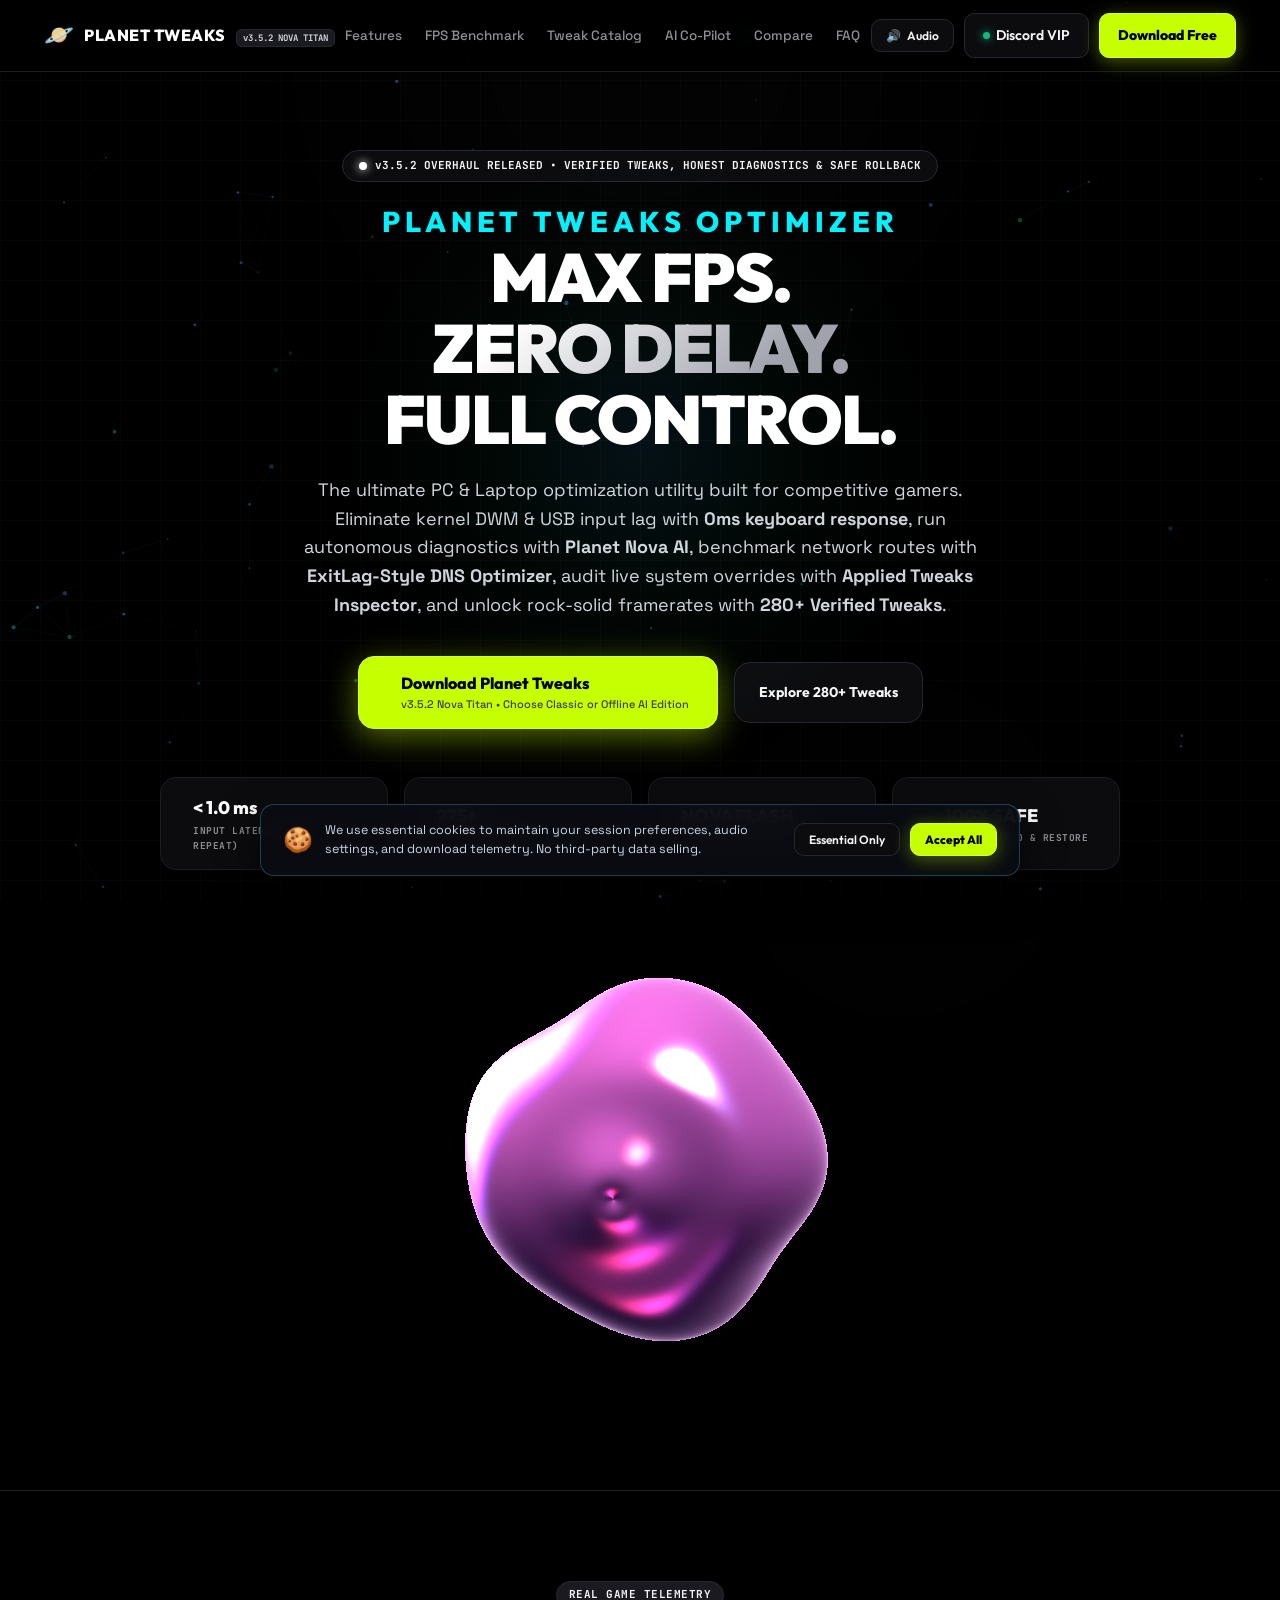
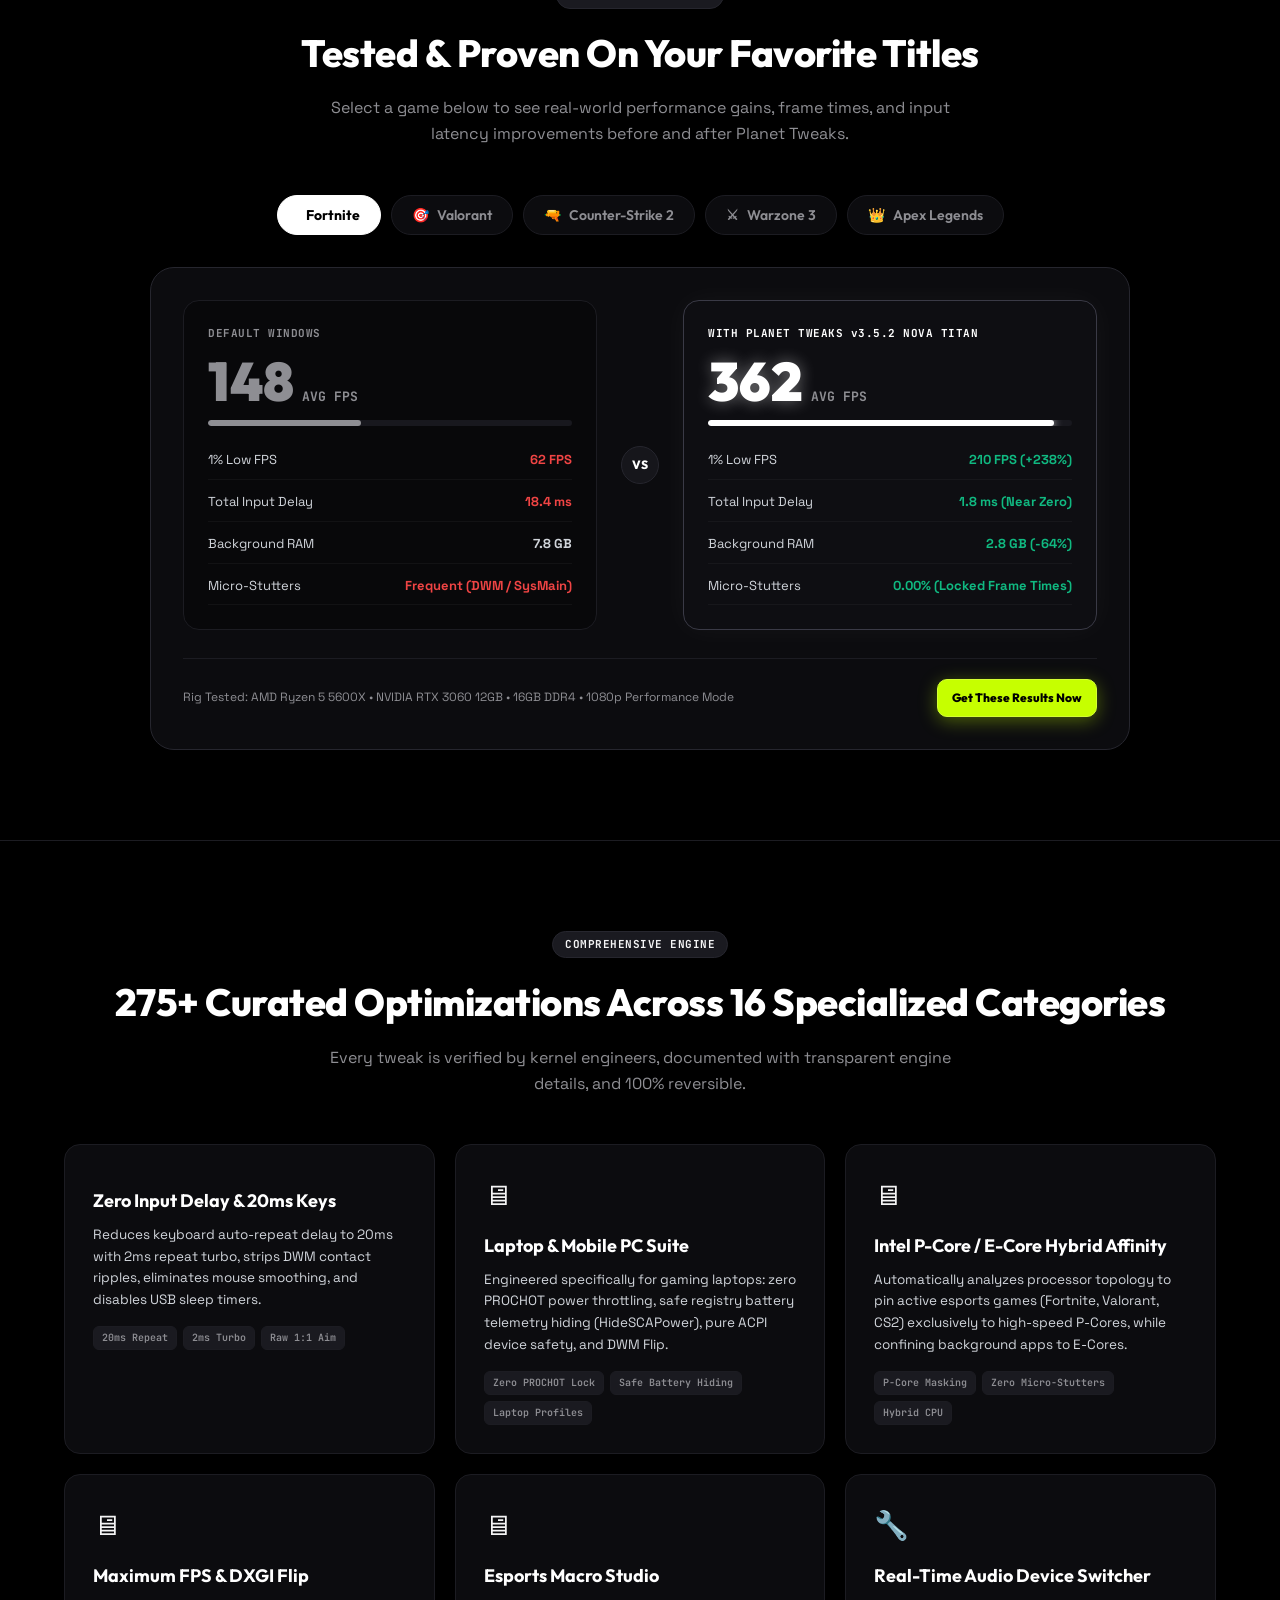
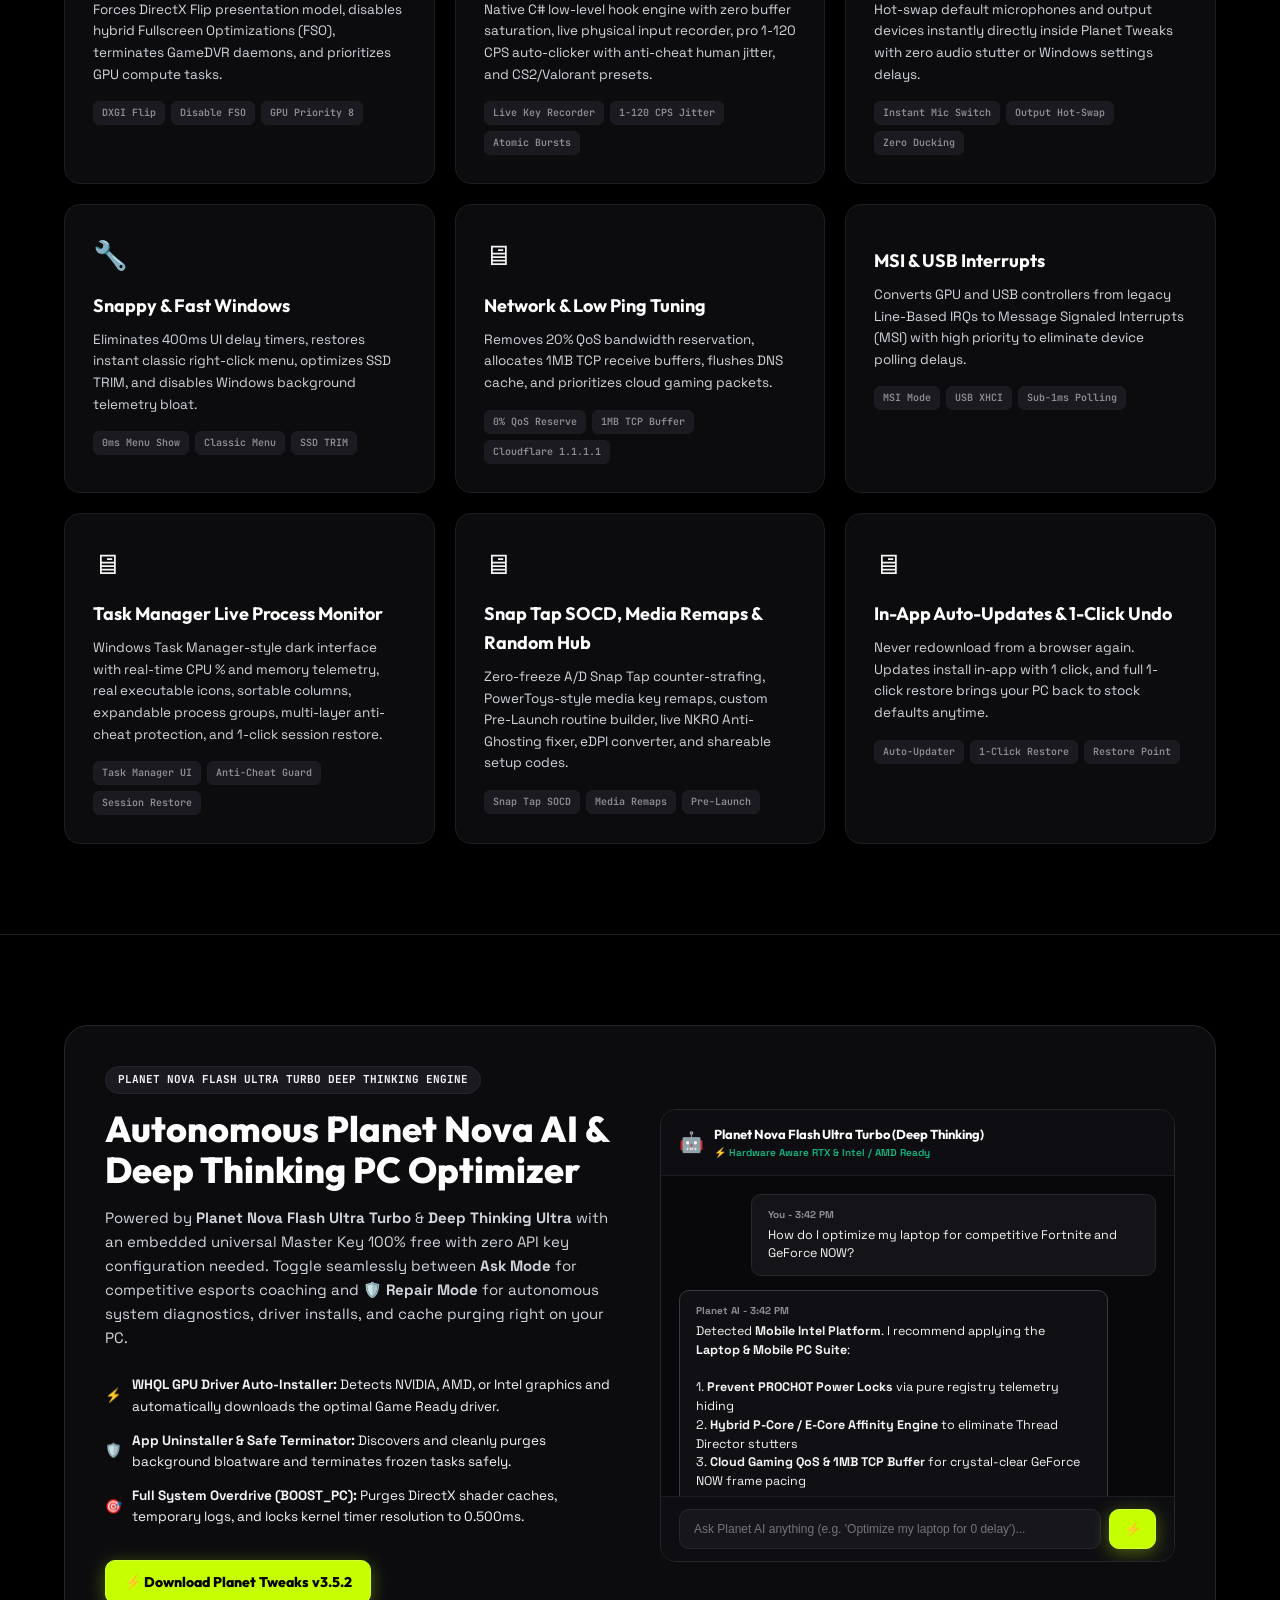
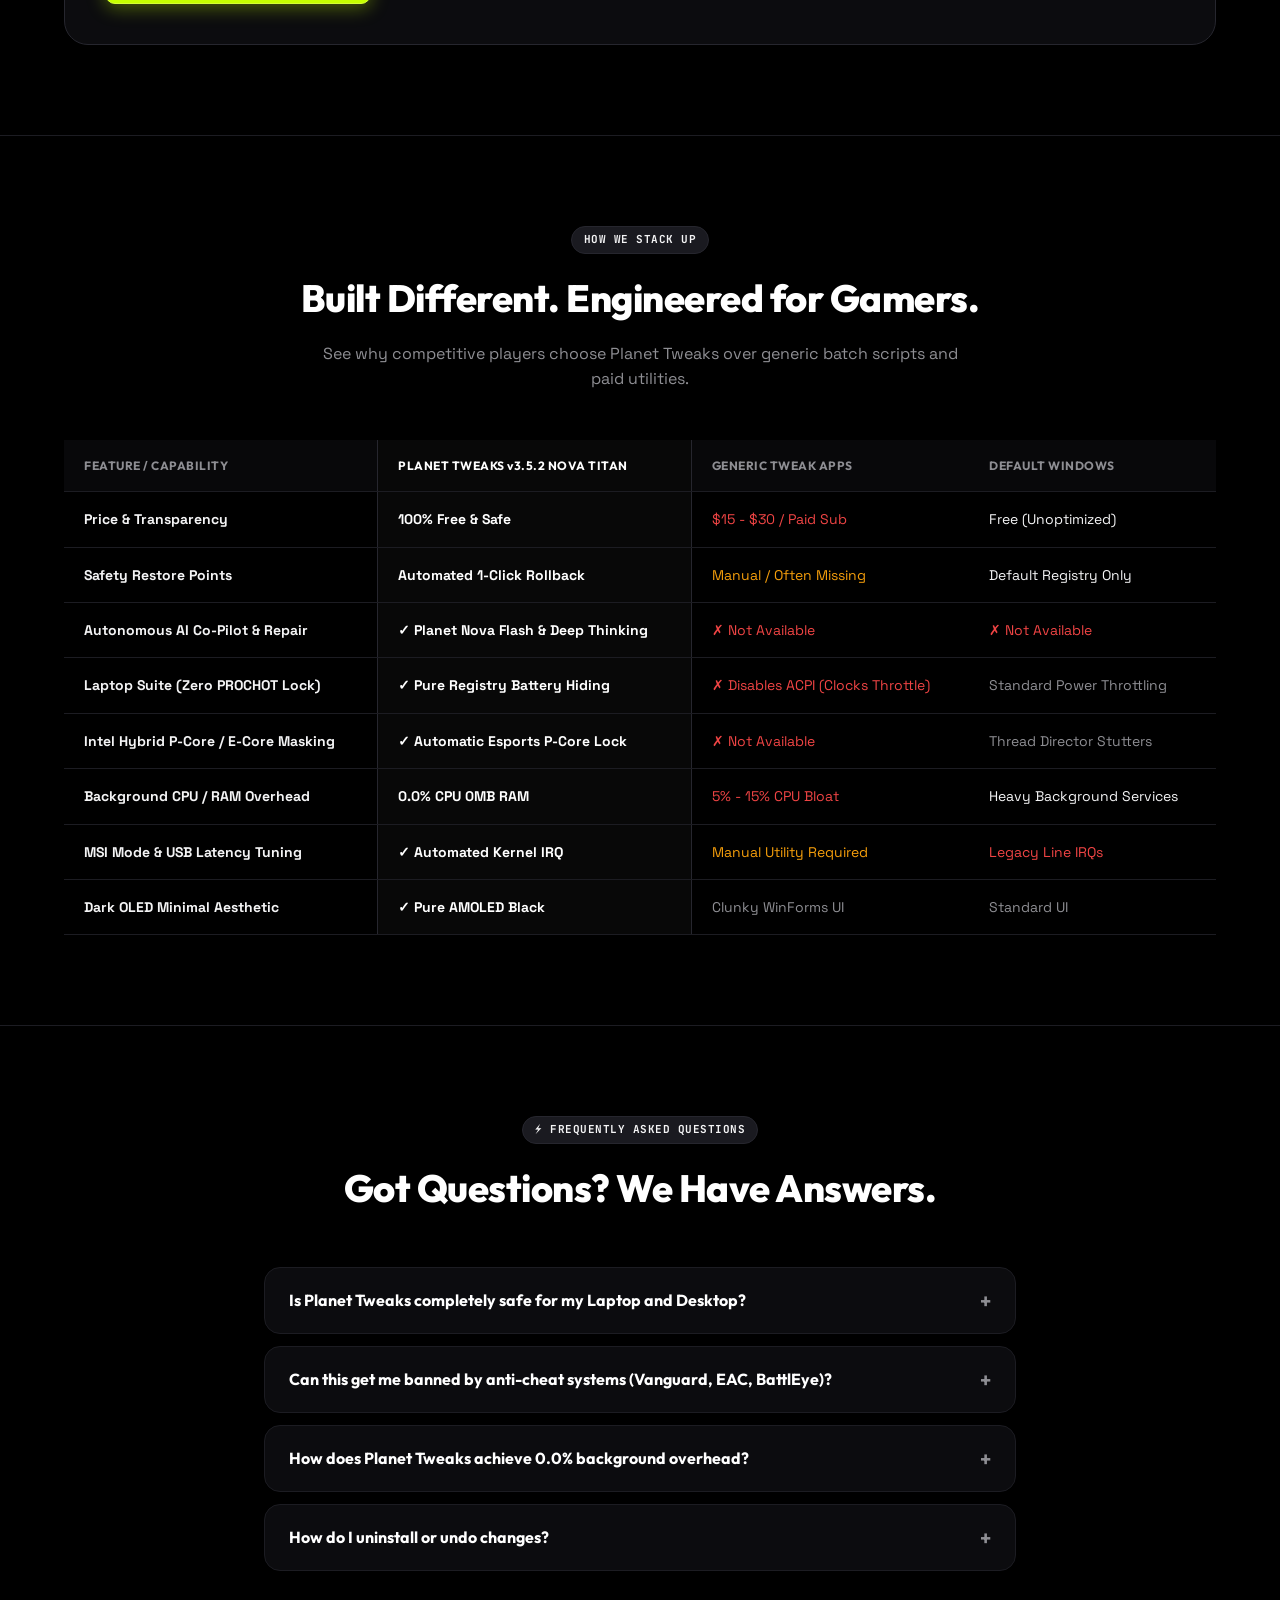
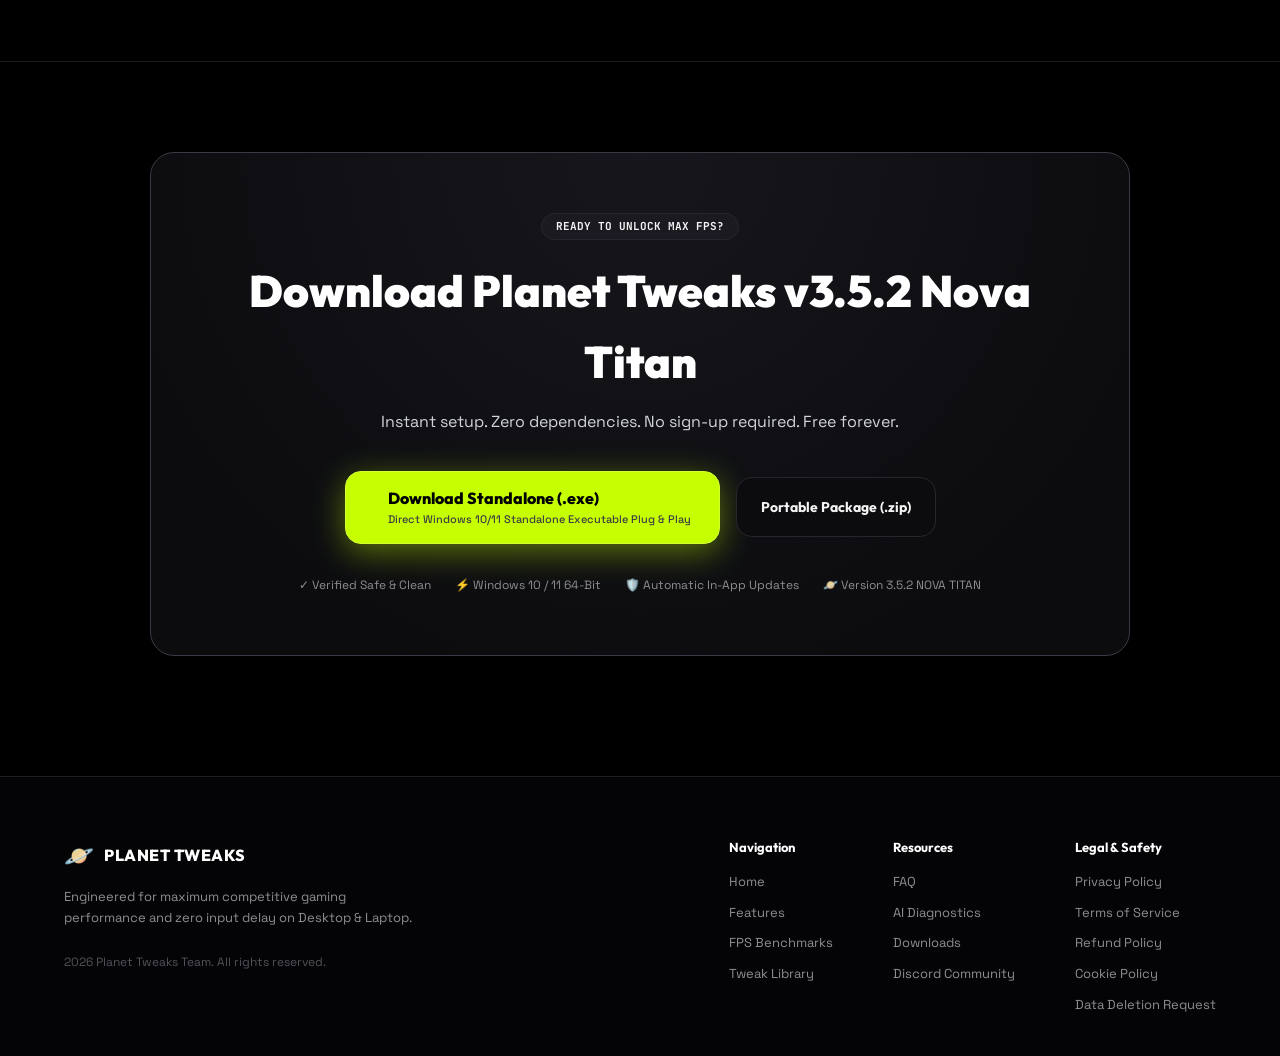
==== commit 44886268: "Release v3.5.2 (IQON Dashboard, Mouse Fix, 14 Curated Themes, Installers & SHA-256 Sync)" ====
--- a/index.html
+++ b/index.html
@@ -1,23 +1,23 @@
 <!DOCTYPE html>
 <html lang="en">
 <head>
-    <!-- build: 2026-11-20-v3.5.1 -->
+    <!-- build: 2026-11-20-v3.5.2 -->
     <meta charset="UTF-8">
     <meta name="viewport" content="width=device-width, initial-scale=1.0">
     <title>Planet Tweaks | Maximum FPS & Zero Latency PC Optimizer</title>
-    <meta name="description" content="Planet Tweaks v3.5.1 Nova Titan | The world's most powerful, ultra-low latency, and lightweight Windows PC gaming optimizer for Desktop & Laptop. Lower input delay, unlock maximum FPS, ExitLag-Style DNS Optimizer, and Live Applied Tweaks Inspector.">
-    <meta name="keywords" content="Planet Tweaks, PlanetTweaks, Planet Tweaks download, Planet Tweaks PC optimizer, Planet Tweaks v3.5.1, Planet Tweaks Nova, pc tweaks, fps boost, input lag, latency optimizer, fortnite tweaks, valorant fps, windows debloat, gaming utility, laptop tweaks, dns optimizer, tweak inspector">
+    <meta name="description" content="Planet Tweaks v3.5.2 Nova Titan | The world's most powerful, ultra-low latency, and lightweight Windows PC gaming optimizer for Desktop & Laptop. Lower input delay, unlock maximum FPS, ExitLag-Style DNS Optimizer, and Live Applied Tweaks Inspector.">
+    <meta name="keywords" content="Planet Tweaks, PlanetTweaks, Planet Tweaks download, Planet Tweaks PC optimizer, Planet Tweaks v3.5.2, Planet Tweaks Nova, pc tweaks, fps boost, input lag, latency optimizer, fortnite tweaks, valorant fps, windows debloat, gaming utility, laptop tweaks, dns optimizer, tweak inspector">
     <meta name="google-site-verification" content="88oRL1v38CLpqmYLB06dPtEBMc66Za0M1D2nH4iL9l4">
     
     <!-- Favicon & Brand Icons -->
-    <link rel="icon" type="image/x-icon" href="/favicon.ico?v=3.5.1">
-    <link rel="icon" type="image/png" sizes="32x32" href="/favicon.png?v=3.5.1">
-    <link rel="shortcut icon" href="/favicon.ico?v=3.5.1">
-    <link rel="apple-touch-icon" href="/favicon.png?v=3.5.1">
+    <link rel="icon" type="image/x-icon" href="/favicon.ico?v=3.5.2">
+    <link rel="icon" type="image/png" sizes="32x32" href="/favicon.png?v=3.5.2">
+    <link rel="shortcut icon" href="/favicon.ico?v=3.5.2">
+    <link rel="apple-touch-icon" href="/favicon.png?v=3.5.2">
     
     <!-- Open Graph / Social Sharing -->
     <meta property="og:type" content="website">
-    <meta property="og:title" content="Planet Tweaks v3.5.1 Nova Titan | Maximum FPS & Zero Input Delay">
+    <meta property="og:title" content="Planet Tweaks v3.5.2 Nova Titan | Maximum FPS & Zero Input Delay">
     <meta property="og:description" content="Unlock true zero-latency gaming on Desktop & Laptop with 280+ verified kernel, GPU, CPU, and network tweaks. 100% Free & Safe.">
     <meta property="og:image" content="assets/preview.png">
 
@@ -35,10 +35,10 @@
         {
           "@type": "SoftwareApplication",
           "name": "Planet Tweaks",
-          "alternateName": ["PlanetTweaks", "Planet Tweaks Optimizer", "Planet Tweaks PC", "Planet Tweaks v3.5.1"],
+          "alternateName": ["PlanetTweaks", "Planet Tweaks Optimizer", "Planet Tweaks PC", "Planet Tweaks v3.5.2"],
           "operatingSystem": "Windows 10, Windows 11",
           "applicationCategory": "GameApplication, UtilitiesApplication",
-          "softwareVersion": "3.5.1",
+          "softwareVersion": "3.5.2",
           "description": "Elite Windows OS kernel engineering suite with zero input delay, 1-click clip compressor, headphone volume amplifier, and 280+ verified esports tweaks for Fortnite, Valorant, and CS2.",
           "offers": {
             "@type": "Offer",
@@ -109,7 +109,7 @@
                 <div class="logo-icon">&#129680;</div>
                 <div class="logo-text">
                     <span class="logo-title">PLANET TWEAKS</span>
-                    <span class="logo-badge">v3.5.1 NOVA TITAN</span>
+                    <span class="logo-badge">v3.5.2 NOVA TITAN</span>
                 </div>
             </a>
 
@@ -150,7 +150,7 @@
             <div class="container hero-content">
                 <div class="hero-badge">
                     <span class="pulse-dot"></span>
-                    <span class="badge-text">v3.5.1 OVERHAUL RELEASED &bull; VERIFIED TWEAKS, HONEST DIAGNOSTICS &amp; SAFE ROLLBACK</span>
+                    <span class="badge-text">v3.5.2 OVERHAUL RELEASED &bull; VERIFIED TWEAKS, HONEST DIAGNOSTICS &amp; SAFE ROLLBACK</span>
                 </div>
 
                 <h1 class="hero-headline">
@@ -169,7 +169,7 @@
                         <span class="btn-icon"></span>
                         <div class="btn-text-group">
                             <span class="btn-main">Download Planet Tweaks</span>
-                            <span class="btn-sub">v3.5.1 Nova Titan &bull; Choose Classic or Offline AI Edition</span>
+                            <span class="btn-sub">v3.5.2 Nova Titan &bull; Choose Classic or Offline AI Edition</span>
                         </div>
                     </a>
                     <a href="#catalog" class="btn btn-hero-secondary">
@@ -288,7 +288,7 @@
 
                         <!-- After Box -->
                         <div class="benchmark-col after-col">
-                            <div class="col-status active-status">WITH PLANET TWEAKS v3.5.1 NOVA TITAN</div>
+                            <div class="col-status active-status">WITH PLANET TWEAKS v3.5.2 NOVA TITAN</div>
                             <div class="benchmark-metric">
                                 <span class="metric-num text-glow" id="afterFps">362</span>
                                 <span class="metric-unit">AVG FPS</span>
@@ -495,7 +495,7 @@
                                 <span><strong>Full System Overdrive (BOOST_PC):</strong> Purges DirectX shader caches, temporary logs, and locks kernel timer resolution to 0.500ms.</span>
                             </div>
                         </div>
-                        <a href="#download" class="btn btn-primary" onclick="openDownloadModal()">⚡ Download Planet Tweaks v3.5.1</a>
+                        <a href="#download" class="btn btn-primary" onclick="openDownloadModal()">⚡ Download Planet Tweaks v3.5.2</a>
                     </div>
 
                     <!-- AI Interactive Chat Demo -->
@@ -547,7 +547,7 @@
                         <thead>
                             <tr>
                                 <th>FEATURE / CAPABILITY</th>
-                                <th class="highlight-col">PLANET TWEAKS v3.5.1 NOVA TITAN</th>
+                                <th class="highlight-col">PLANET TWEAKS v3.5.2 NOVA TITAN</th>
                                 <th>GENERIC TWEAK APPS</th>
                                 <th>DEFAULT WINDOWS</th>
                             </tr>
@@ -664,7 +664,7 @@
             <div class="container">
                 <div class="download-banner">
                     <div class="banner-badge">READY TO UNLOCK MAX FPS?</div>
-                    <h2 class="banner-title">Download Planet Tweaks v3.5.1 Nova Titan</h2>
+                    <h2 class="banner-title">Download Planet Tweaks v3.5.2 Nova Titan</h2>
                     <p class="banner-desc">Instant setup. Zero dependencies. No sign-up required. Free forever.</p>
 
                     <div class="download-card-actions">
@@ -684,7 +684,7 @@
                         <span>✓ Verified Safe & Clean</span>
                         <span>⚡ Windows 10 / 11 64-Bit</span>
                         <span>🛡️ Automatic In-App Updates</span>
-                        <span>🪐 Version 3.5.1 NOVA TITAN</span>
+                        <span>🪐 Version 3.5.2 NOVA TITAN</span>
                     </div>
                 </div>
             </div>
@@ -735,8 +735,8 @@
     <div class="modal-overlay" id="downloadModal">
         <div class="modal-card modal-card-wide">
             <button class="modal-close" onclick="closeDownloadModal()">&times;</button>
-            <span class="modal-badge">v3.5.1 NOVA TITAN READY</span>
-            <h3 class="modal-title">Get Planet Tweaks v3.5.1 Nova Titan</h3>
+            <span class="modal-badge">v3.5.2 NOVA TITAN READY</span>
+            <h3 class="modal-title">Get Planet Tweaks v3.5.2 Nova Titan</h3>
             <p class="modal-subtitle">100% Free Permanent Lifetime Verified Safe for Vanguard, EAC, BattlEye & FACEIT</p>
 
             <div class="editions-grid">
@@ -758,7 +758,7 @@
                         </ul>
                     </div>
                     <a href="downloads/planet-tweaks-setup.exe" class="btn btn-hero-primary full-width" download="planet-tweaks-setup.exe" target="_self" id="modalClassicBtn" onclick="onDownloadClicked(event)">
-                        <span>Download Classic v3.5.1 (.exe)</span>
+                        <span>Download Classic v3.5.2 (.exe)</span>
                     </a>
                 </div>
 
@@ -806,8 +806,8 @@
             </div>
 
             <div class="modal-actions">
-                <a href="downloads/PlanetTweaks_Setup_v3.5.1_Latest.exe" class="btn btn-secondary full-width" download="PlanetTweaks_Setup_v3.5.1_Latest.exe">
-                    <span>Direct Installer Mirror (PlanetTweaks_Setup_v3.5.1_Latest.exe)</span>
+                <a href="downloads/PlanetTweaks_Setup_v3.5.2_Latest.exe" class="btn btn-secondary full-width" download="PlanetTweaks_Setup_v3.5.2_Latest.exe">
+                    <span>Direct Installer Mirror (PlanetTweaks_Setup_v3.5.2_Latest.exe)</span>
                 </a>
             </div>
         </div>
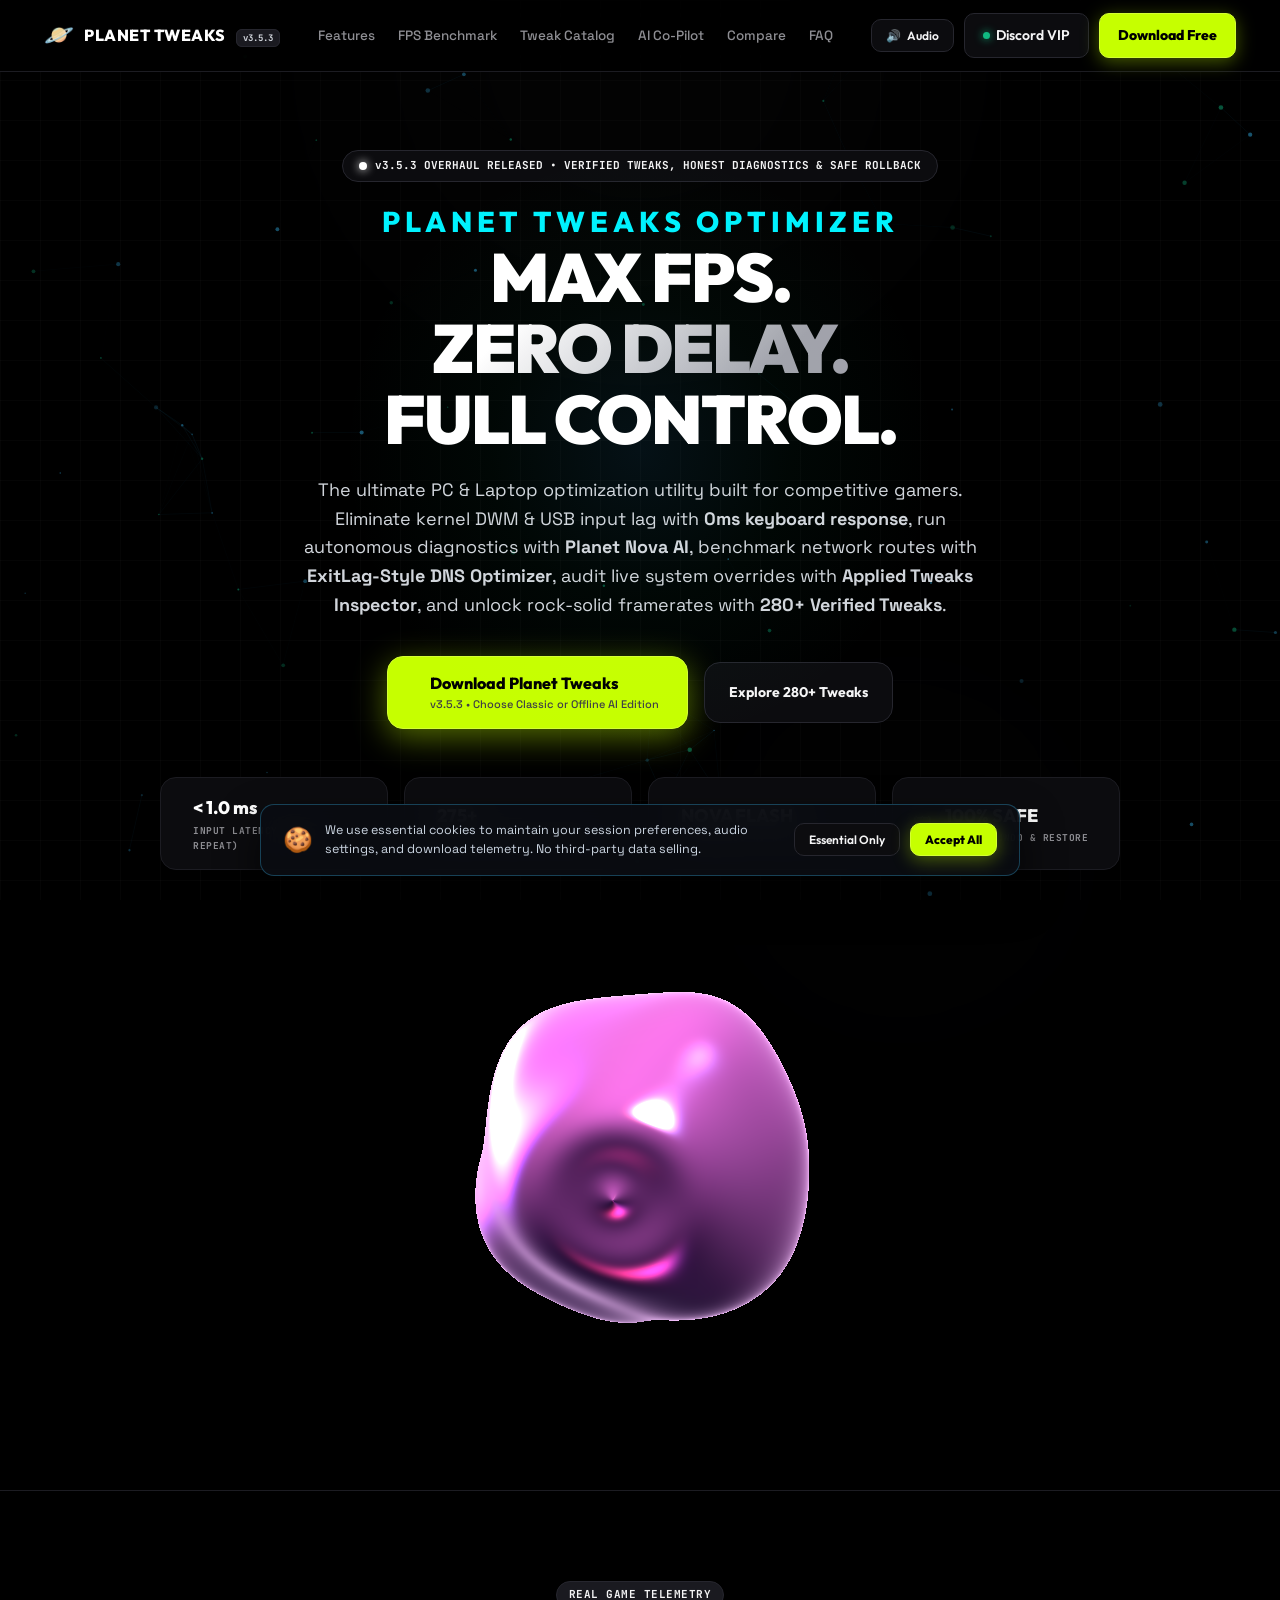
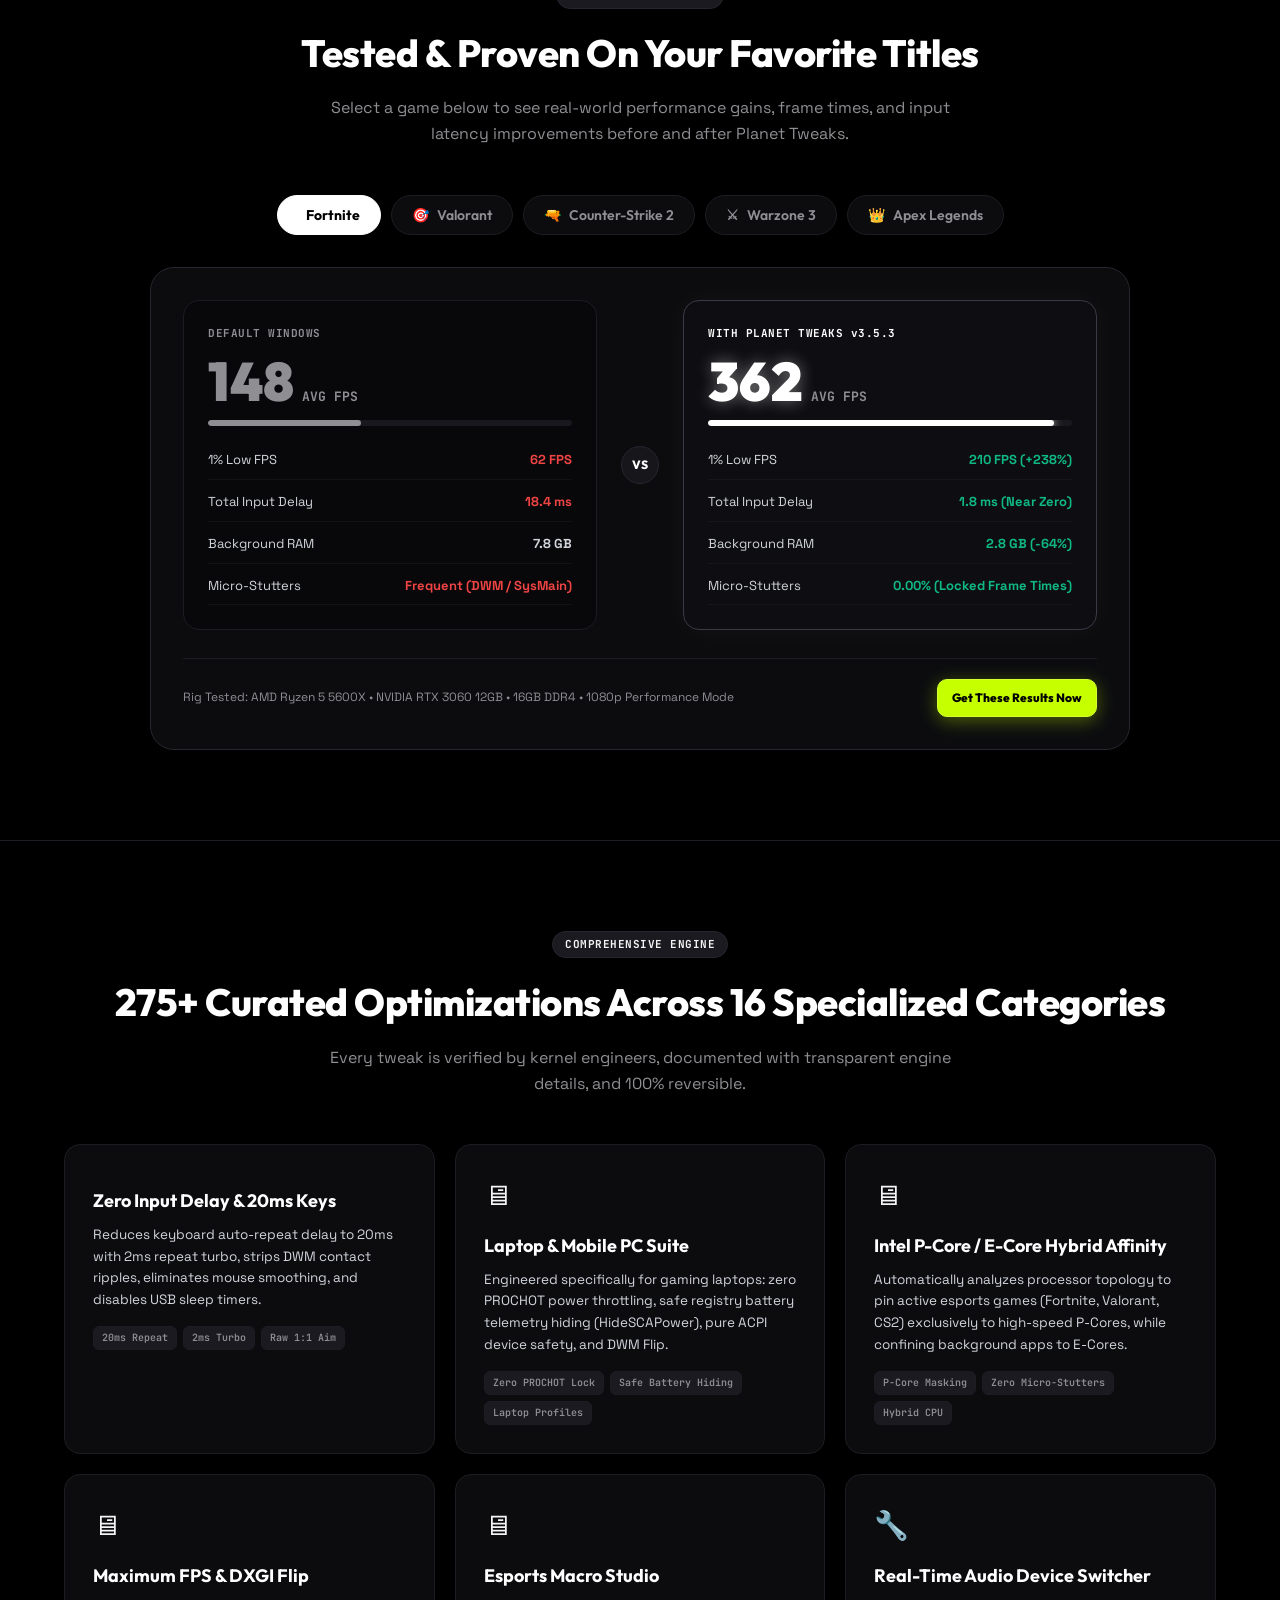
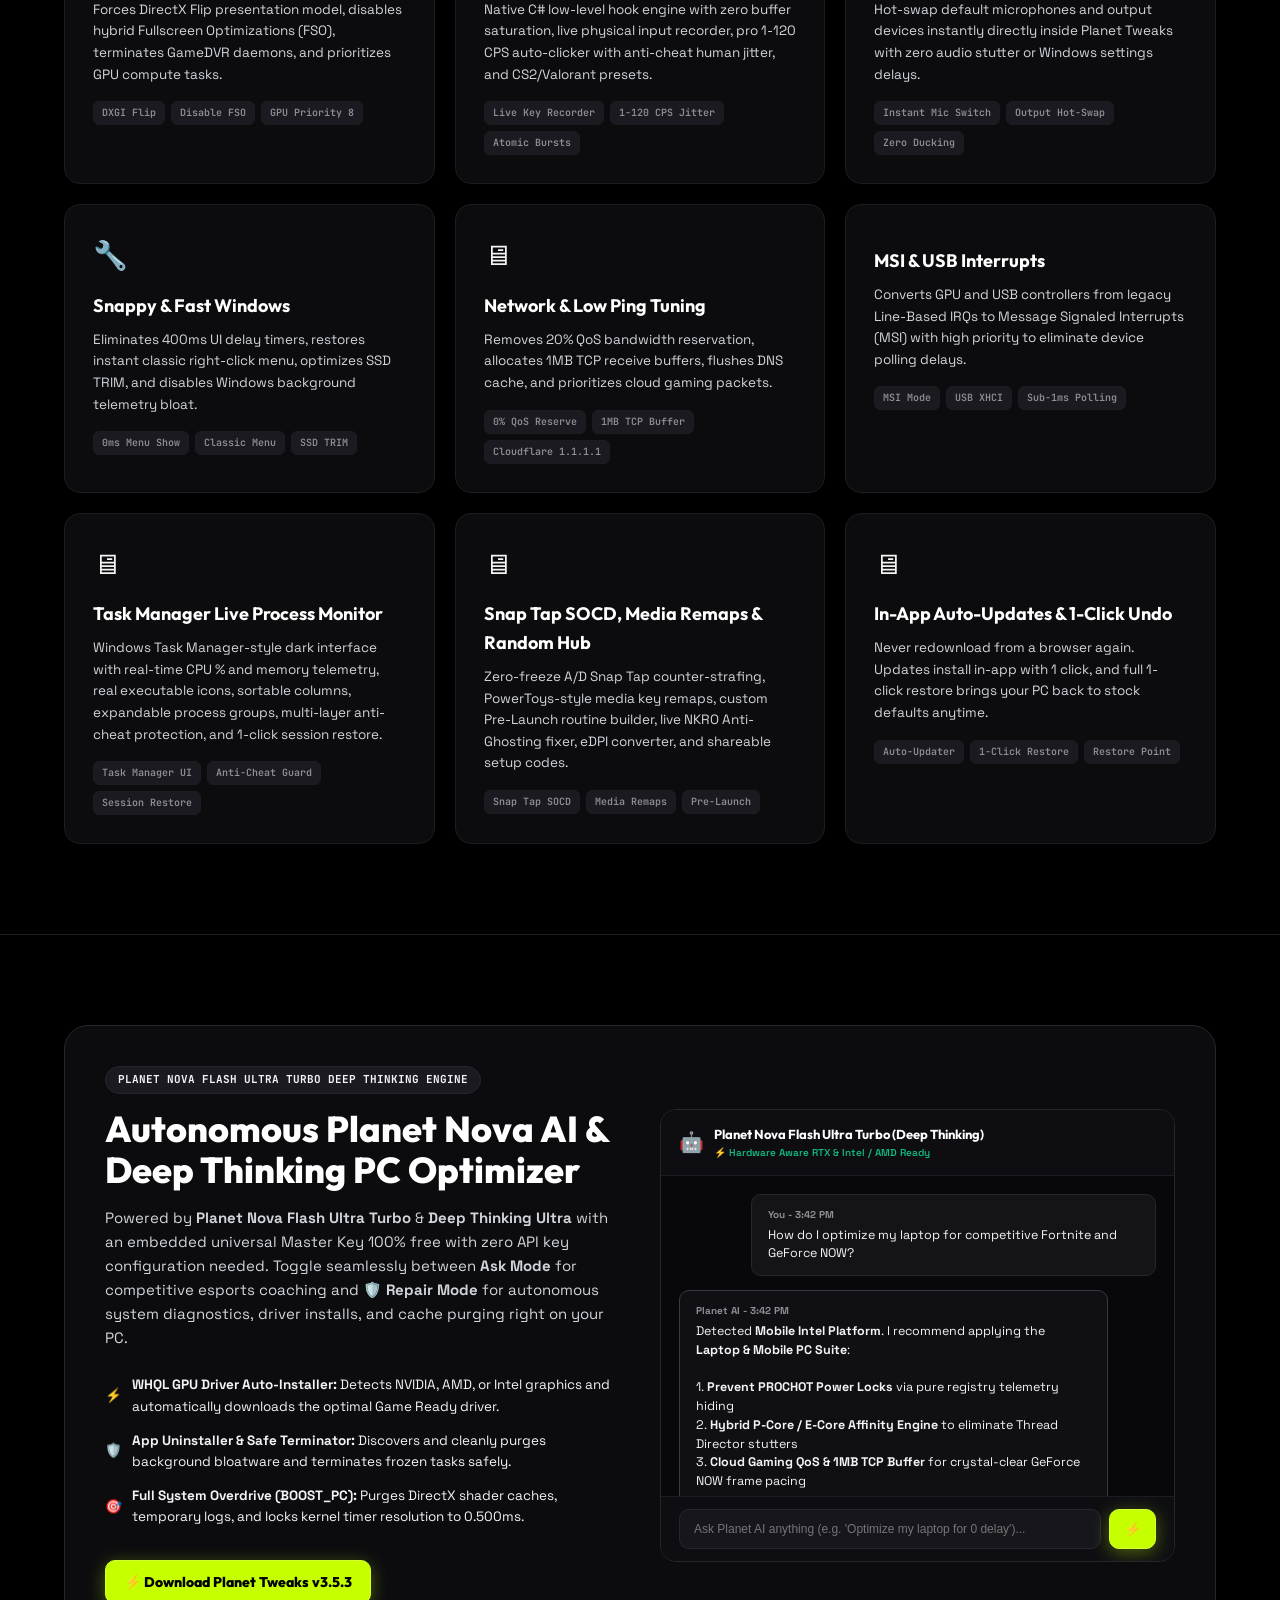
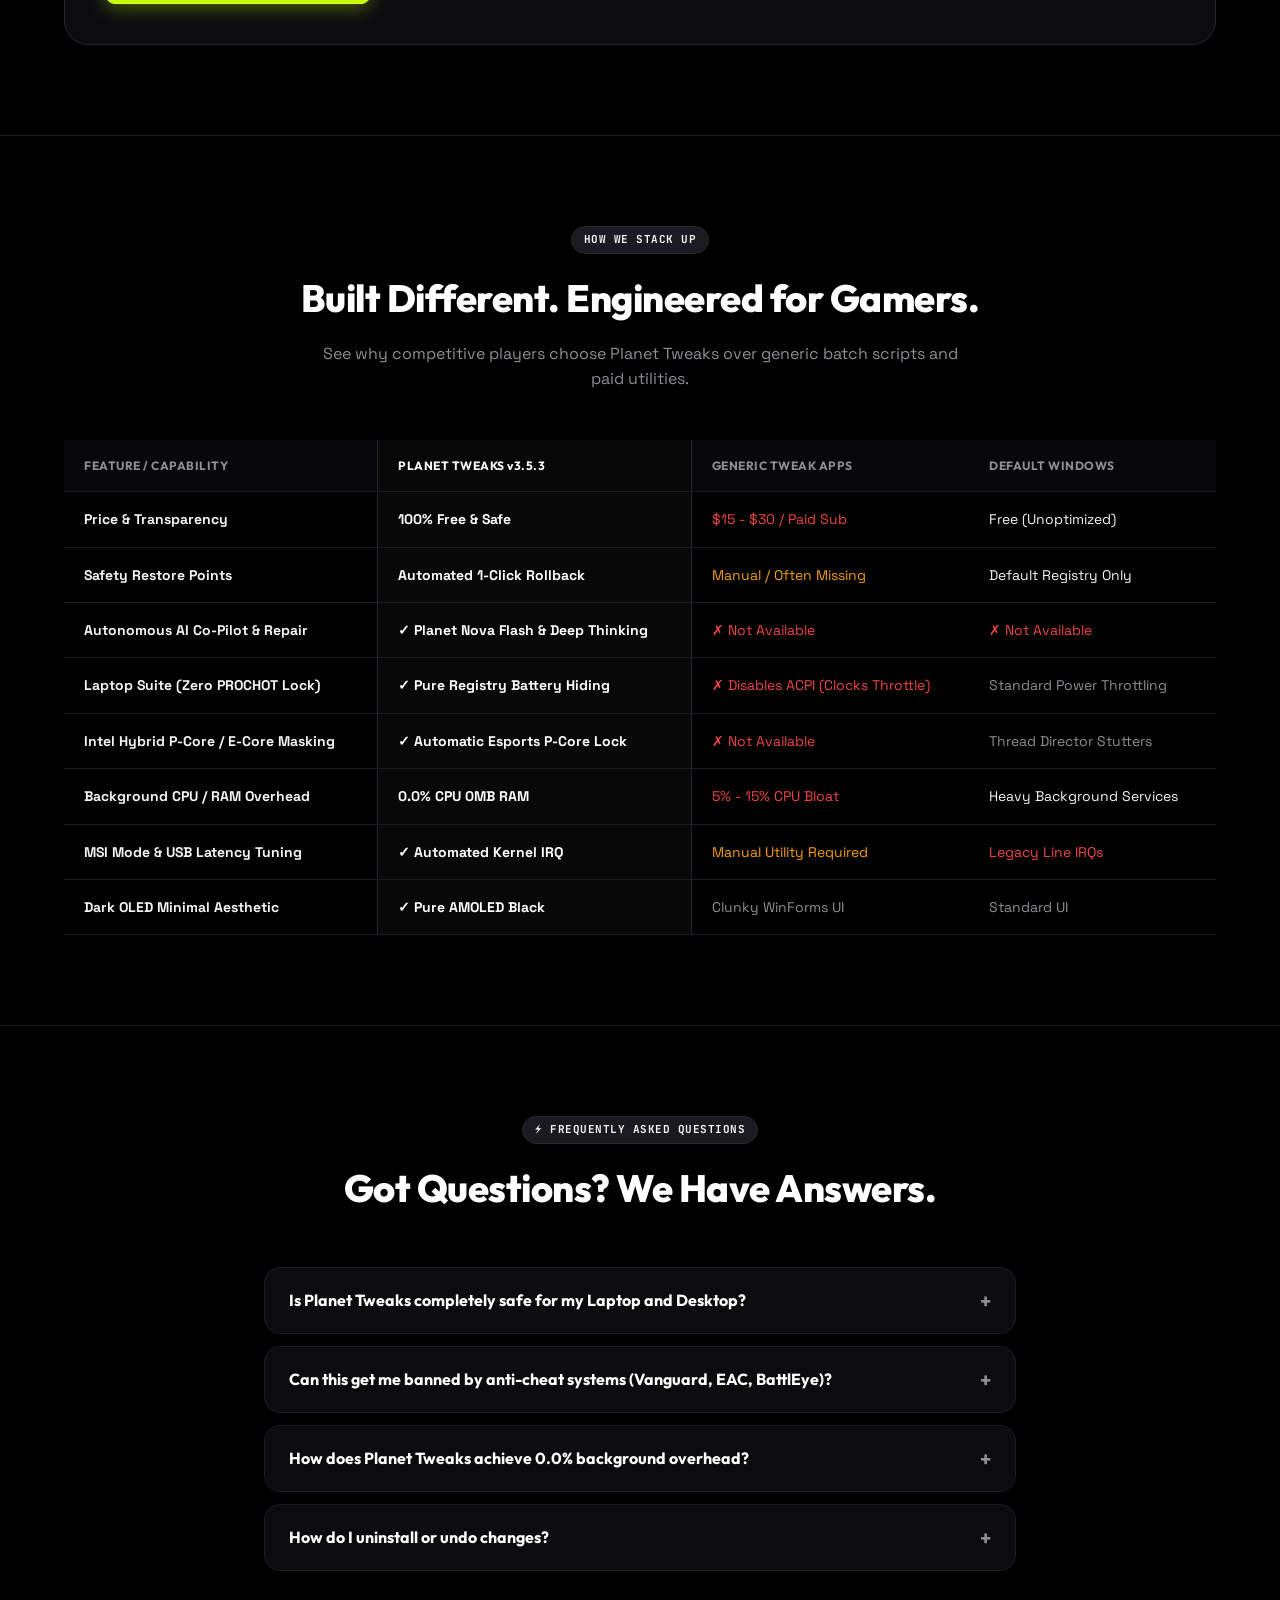
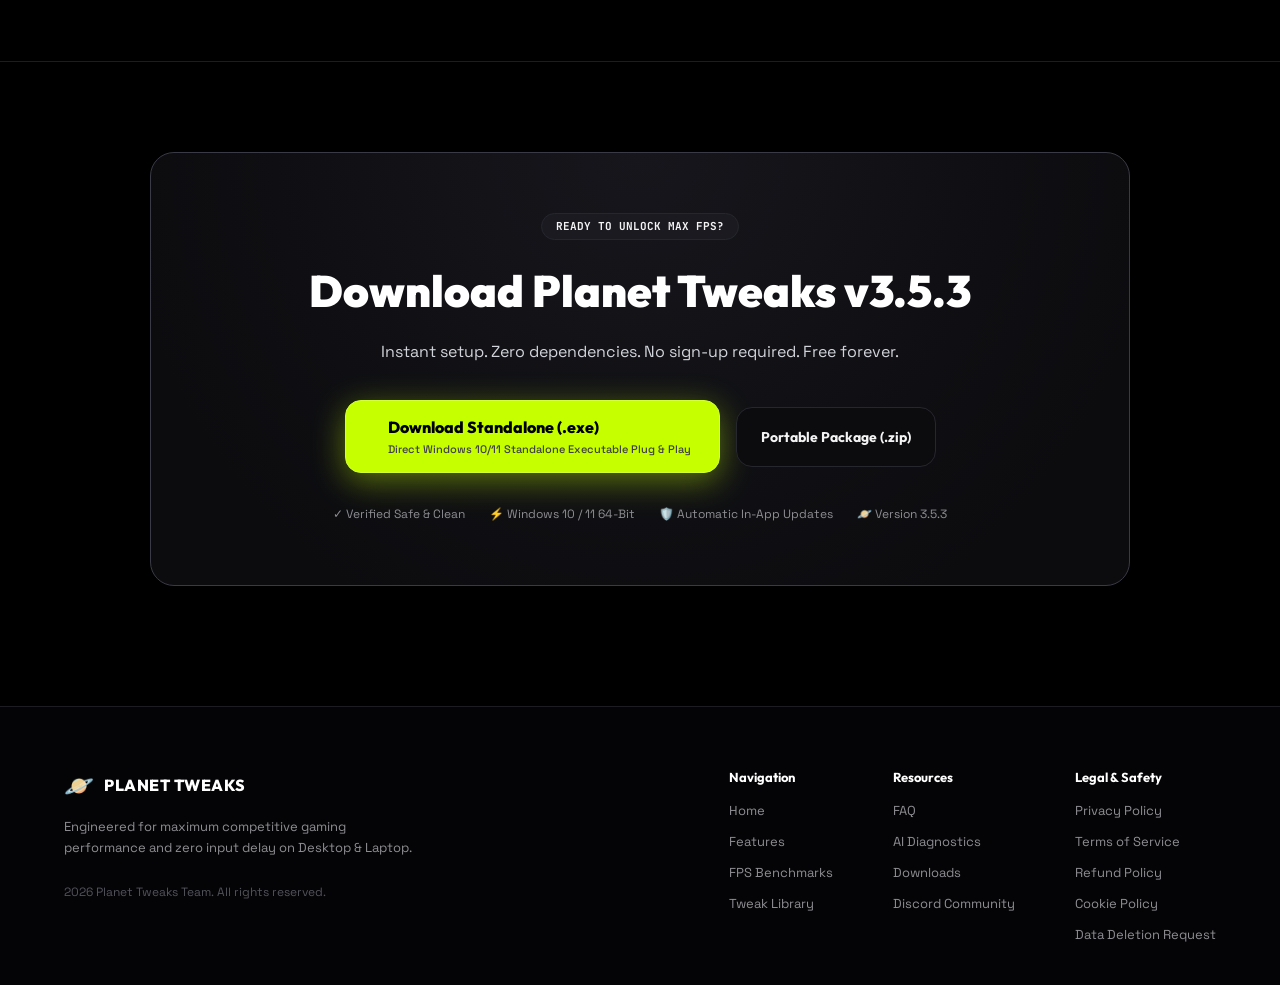
==== commit cb509ecd: "Release v3.5.3 (Keyboard Manager Overhaul, Native Wi-Fi Scanner, UI/Hit-Test Fixes, Catalog Hardenin" ====
--- a/index.html
+++ b/index.html
@@ -1,23 +1,23 @@
 <!DOCTYPE html>
 <html lang="en">
 <head>
-    <!-- build: 2026-11-20-v3.5.2 -->
+    <!-- build: 2026-11-22-v3.5.3 -->
     <meta charset="UTF-8">
     <meta name="viewport" content="width=device-width, initial-scale=1.0">
     <title>Planet Tweaks | Maximum FPS & Zero Latency PC Optimizer</title>
-    <meta name="description" content="Planet Tweaks v3.5.2 Nova Titan | The world's most powerful, ultra-low latency, and lightweight Windows PC gaming optimizer for Desktop & Laptop. Lower input delay, unlock maximum FPS, ExitLag-Style DNS Optimizer, and Live Applied Tweaks Inspector.">
-    <meta name="keywords" content="Planet Tweaks, PlanetTweaks, Planet Tweaks download, Planet Tweaks PC optimizer, Planet Tweaks v3.5.2, Planet Tweaks Nova, pc tweaks, fps boost, input lag, latency optimizer, fortnite tweaks, valorant fps, windows debloat, gaming utility, laptop tweaks, dns optimizer, tweak inspector">
+    <meta name="description" content="Planet Tweaks v3.5.3 | The world's most powerful, ultra-low latency, and lightweight Windows PC gaming optimizer for Desktop & Laptop. Lower input delay, unlock maximum FPS, ExitLag-Style DNS Optimizer, and Live Applied Tweaks Inspector.">
+    <meta name="keywords" content="Planet Tweaks, PlanetTweaks, Planet Tweaks download, Planet Tweaks PC optimizer, Planet Tweaks v3.5.3, Planet Tweaks Nova, pc tweaks, fps boost, input lag, latency optimizer, fortnite tweaks, valorant fps, windows debloat, gaming utility, laptop tweaks, dns optimizer, tweak inspector">
     <meta name="google-site-verification" content="88oRL1v38CLpqmYLB06dPtEBMc66Za0M1D2nH4iL9l4">
     
     <!-- Favicon & Brand Icons -->
-    <link rel="icon" type="image/x-icon" href="/favicon.ico?v=3.5.2">
-    <link rel="icon" type="image/png" sizes="32x32" href="/favicon.png?v=3.5.2">
-    <link rel="shortcut icon" href="/favicon.ico?v=3.5.2">
-    <link rel="apple-touch-icon" href="/favicon.png?v=3.5.2">
+    <link rel="icon" type="image/x-icon" href="/favicon.ico?v=3.5.3">
+    <link rel="icon" type="image/png" sizes="32x32" href="/favicon.png?v=3.5.3">
+    <link rel="shortcut icon" href="/favicon.ico?v=3.5.3">
+    <link rel="apple-touch-icon" href="/favicon.png?v=3.5.3">
     
     <!-- Open Graph / Social Sharing -->
     <meta property="og:type" content="website">
-    <meta property="og:title" content="Planet Tweaks v3.5.2 Nova Titan | Maximum FPS & Zero Input Delay">
+    <meta property="og:title" content="Planet Tweaks v3.5.3 | Maximum FPS & Zero Input Delay">
     <meta property="og:description" content="Unlock true zero-latency gaming on Desktop & Laptop with 280+ verified kernel, GPU, CPU, and network tweaks. 100% Free & Safe.">
     <meta property="og:image" content="assets/preview.png">
 
@@ -35,10 +35,10 @@
         {
           "@type": "SoftwareApplication",
           "name": "Planet Tweaks",
-          "alternateName": ["PlanetTweaks", "Planet Tweaks Optimizer", "Planet Tweaks PC", "Planet Tweaks v3.5.2"],
+          "alternateName": ["PlanetTweaks", "Planet Tweaks Optimizer", "Planet Tweaks PC", "Planet Tweaks v3.5.3"],
           "operatingSystem": "Windows 10, Windows 11",
           "applicationCategory": "GameApplication, UtilitiesApplication",
-          "softwareVersion": "3.5.2",
+          "softwareVersion": "3.5.3",
           "description": "Elite Windows OS kernel engineering suite with zero input delay, 1-click clip compressor, headphone volume amplifier, and 280+ verified esports tweaks for Fortnite, Valorant, and CS2.",
           "offers": {
             "@type": "Offer",
@@ -109,7 +109,7 @@
                 <div class="logo-icon">&#129680;</div>
                 <div class="logo-text">
                     <span class="logo-title">PLANET TWEAKS</span>
-                    <span class="logo-badge">v3.5.2 NOVA TITAN</span>
+                    <span class="logo-badge">v3.5.3</span>
                 </div>
             </a>
 
@@ -150,7 +150,7 @@
             <div class="container hero-content">
                 <div class="hero-badge">
                     <span class="pulse-dot"></span>
-                    <span class="badge-text">v3.5.2 OVERHAUL RELEASED &bull; VERIFIED TWEAKS, HONEST DIAGNOSTICS &amp; SAFE ROLLBACK</span>
+                    <span class="badge-text">v3.5.3 OVERHAUL RELEASED &bull; VERIFIED TWEAKS, HONEST DIAGNOSTICS &amp; SAFE ROLLBACK</span>
                 </div>
 
                 <h1 class="hero-headline">
@@ -169,7 +169,7 @@
                         <span class="btn-icon"></span>
                         <div class="btn-text-group">
                             <span class="btn-main">Download Planet Tweaks</span>
-                            <span class="btn-sub">v3.5.2 Nova Titan &bull; Choose Classic or Offline AI Edition</span>
+                            <span class="btn-sub">v3.5.3 &bull; Choose Classic or Offline AI Edition</span>
                         </div>
                     </a>
                     <a href="#catalog" class="btn btn-hero-secondary">
@@ -288,7 +288,7 @@
 
                         <!-- After Box -->
                         <div class="benchmark-col after-col">
-                            <div class="col-status active-status">WITH PLANET TWEAKS v3.5.2 NOVA TITAN</div>
+                            <div class="col-status active-status">WITH PLANET TWEAKS v3.5.3</div>
                             <div class="benchmark-metric">
                                 <span class="metric-num text-glow" id="afterFps">362</span>
                                 <span class="metric-unit">AVG FPS</span>
@@ -495,7 +495,7 @@
                                 <span><strong>Full System Overdrive (BOOST_PC):</strong> Purges DirectX shader caches, temporary logs, and locks kernel timer resolution to 0.500ms.</span>
                             </div>
                         </div>
-                        <a href="#download" class="btn btn-primary" onclick="openDownloadModal()">⚡ Download Planet Tweaks v3.5.2</a>
+                        <a href="#download" class="btn btn-primary" onclick="openDownloadModal()">⚡ Download Planet Tweaks v3.5.3</a>
                     </div>
 
                     <!-- AI Interactive Chat Demo -->
@@ -547,7 +547,7 @@
                         <thead>
                             <tr>
                                 <th>FEATURE / CAPABILITY</th>
-                                <th class="highlight-col">PLANET TWEAKS v3.5.2 NOVA TITAN</th>
+                                <th class="highlight-col">PLANET TWEAKS v3.5.3</th>
                                 <th>GENERIC TWEAK APPS</th>
                                 <th>DEFAULT WINDOWS</th>
                             </tr>
@@ -664,7 +664,7 @@
             <div class="container">
                 <div class="download-banner">
                     <div class="banner-badge">READY TO UNLOCK MAX FPS?</div>
-                    <h2 class="banner-title">Download Planet Tweaks v3.5.2 Nova Titan</h2>
+                    <h2 class="banner-title">Download Planet Tweaks v3.5.3</h2>
                     <p class="banner-desc">Instant setup. Zero dependencies. No sign-up required. Free forever.</p>
 
                     <div class="download-card-actions">
@@ -684,7 +684,7 @@
                         <span>✓ Verified Safe & Clean</span>
                         <span>⚡ Windows 10 / 11 64-Bit</span>
                         <span>🛡️ Automatic In-App Updates</span>
-                        <span>🪐 Version 3.5.2 NOVA TITAN</span>
+                        <span>🪐 Version 3.5.3</span>
                     </div>
                 </div>
             </div>
@@ -735,8 +735,8 @@
     <div class="modal-overlay" id="downloadModal">
         <div class="modal-card modal-card-wide">
             <button class="modal-close" onclick="closeDownloadModal()">&times;</button>
-            <span class="modal-badge">v3.5.2 NOVA TITAN READY</span>
-            <h3 class="modal-title">Get Planet Tweaks v3.5.2 Nova Titan</h3>
+            <span class="modal-badge">v3.5.3 READY</span>
+            <h3 class="modal-title">Get Planet Tweaks v3.5.3</h3>
             <p class="modal-subtitle">100% Free Permanent Lifetime Verified Safe for Vanguard, EAC, BattlEye & FACEIT</p>
 
             <div class="editions-grid">
@@ -758,7 +758,7 @@
                         </ul>
                     </div>
                     <a href="downloads/planet-tweaks-setup.exe" class="btn btn-hero-primary full-width" download="planet-tweaks-setup.exe" target="_self" id="modalClassicBtn" onclick="onDownloadClicked(event)">
-                        <span>Download Classic v3.5.2 (.exe)</span>
+                        <span>Download Classic v3.5.3 (.exe)</span>
                     </a>
                 </div>
 
@@ -806,8 +806,8 @@
             </div>
 
             <div class="modal-actions">
-                <a href="downloads/PlanetTweaks_Setup_v3.5.2_Latest.exe" class="btn btn-secondary full-width" download="PlanetTweaks_Setup_v3.5.2_Latest.exe">
-                    <span>Direct Installer Mirror (PlanetTweaks_Setup_v3.5.2_Latest.exe)</span>
+                <a href="downloads/PlanetTweaks_Setup_v3.5.3_Latest.exe" class="btn btn-secondary full-width" download="PlanetTweaks_Setup_v3.5.3_Latest.exe">
+                    <span>Direct Installer Mirror (PlanetTweaks_Setup_v3.5.3_Latest.exe)</span>
                 </a>
             </div>
         </div>
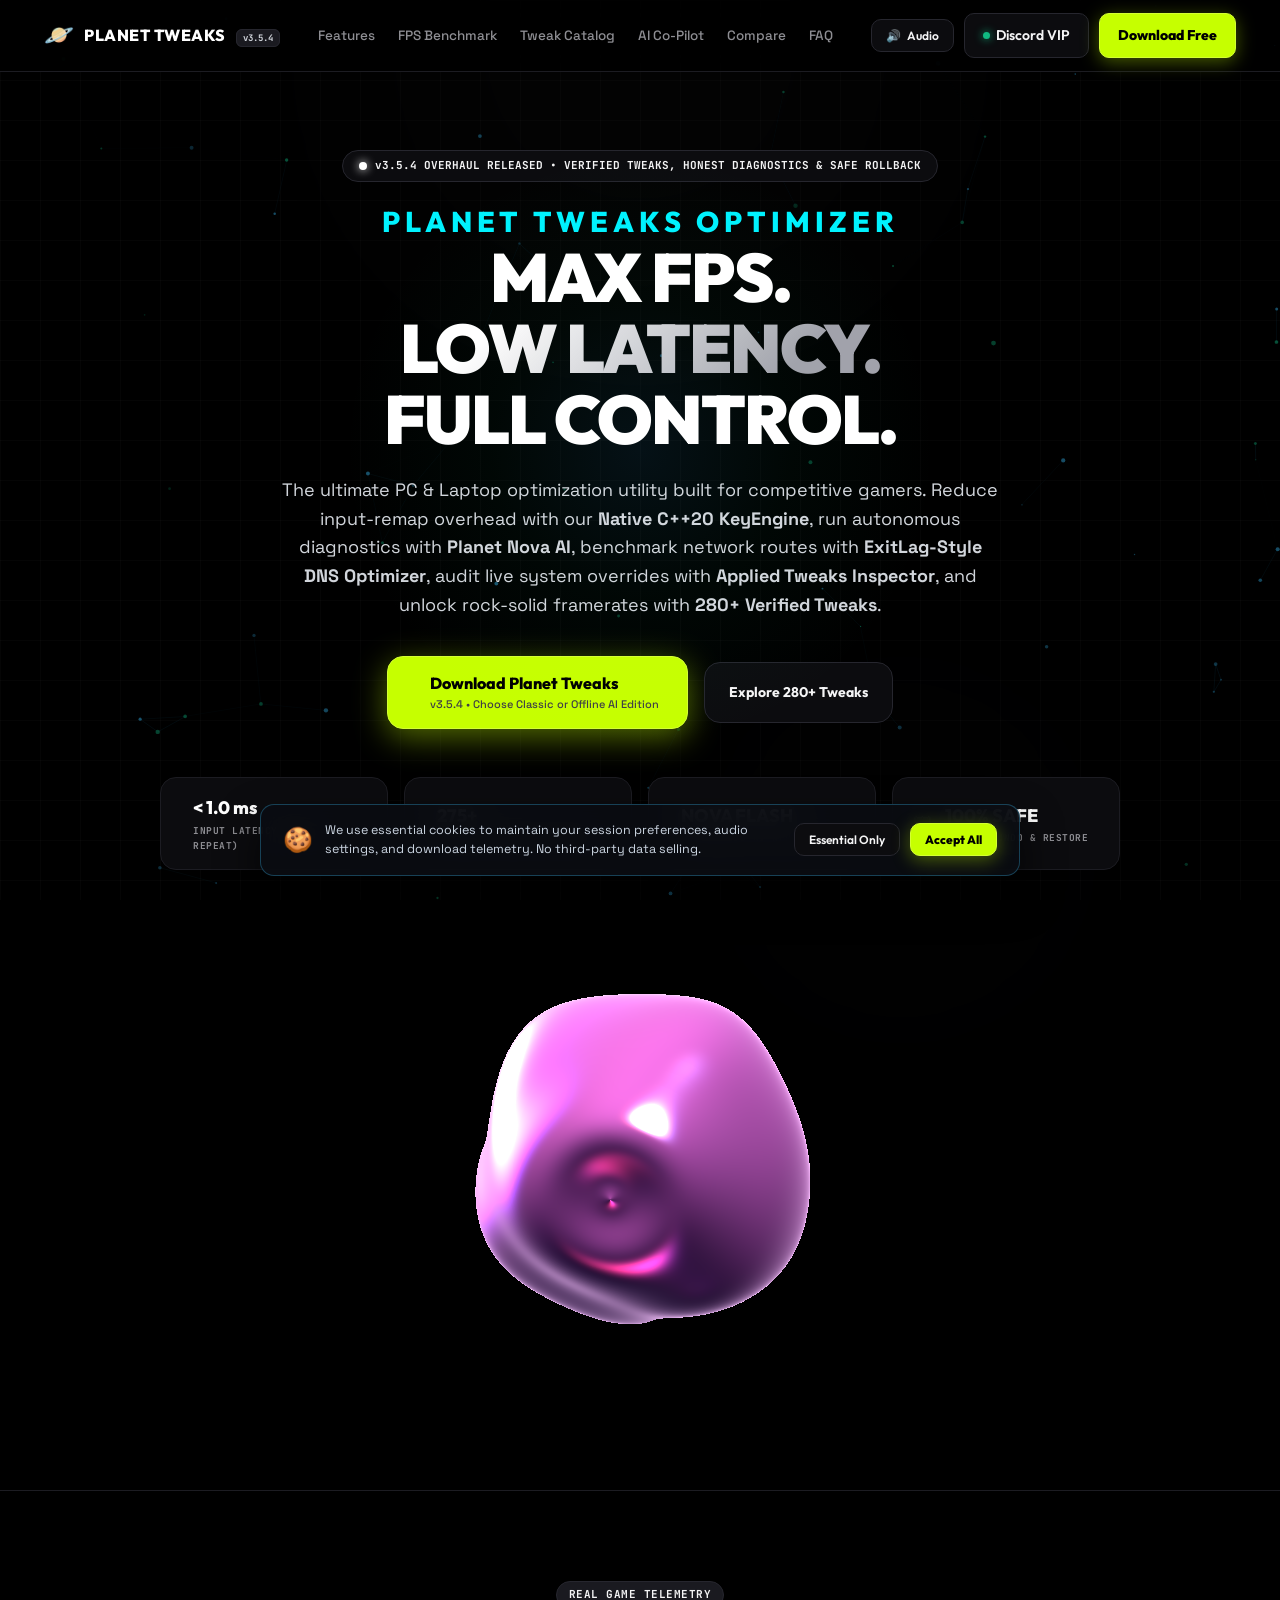
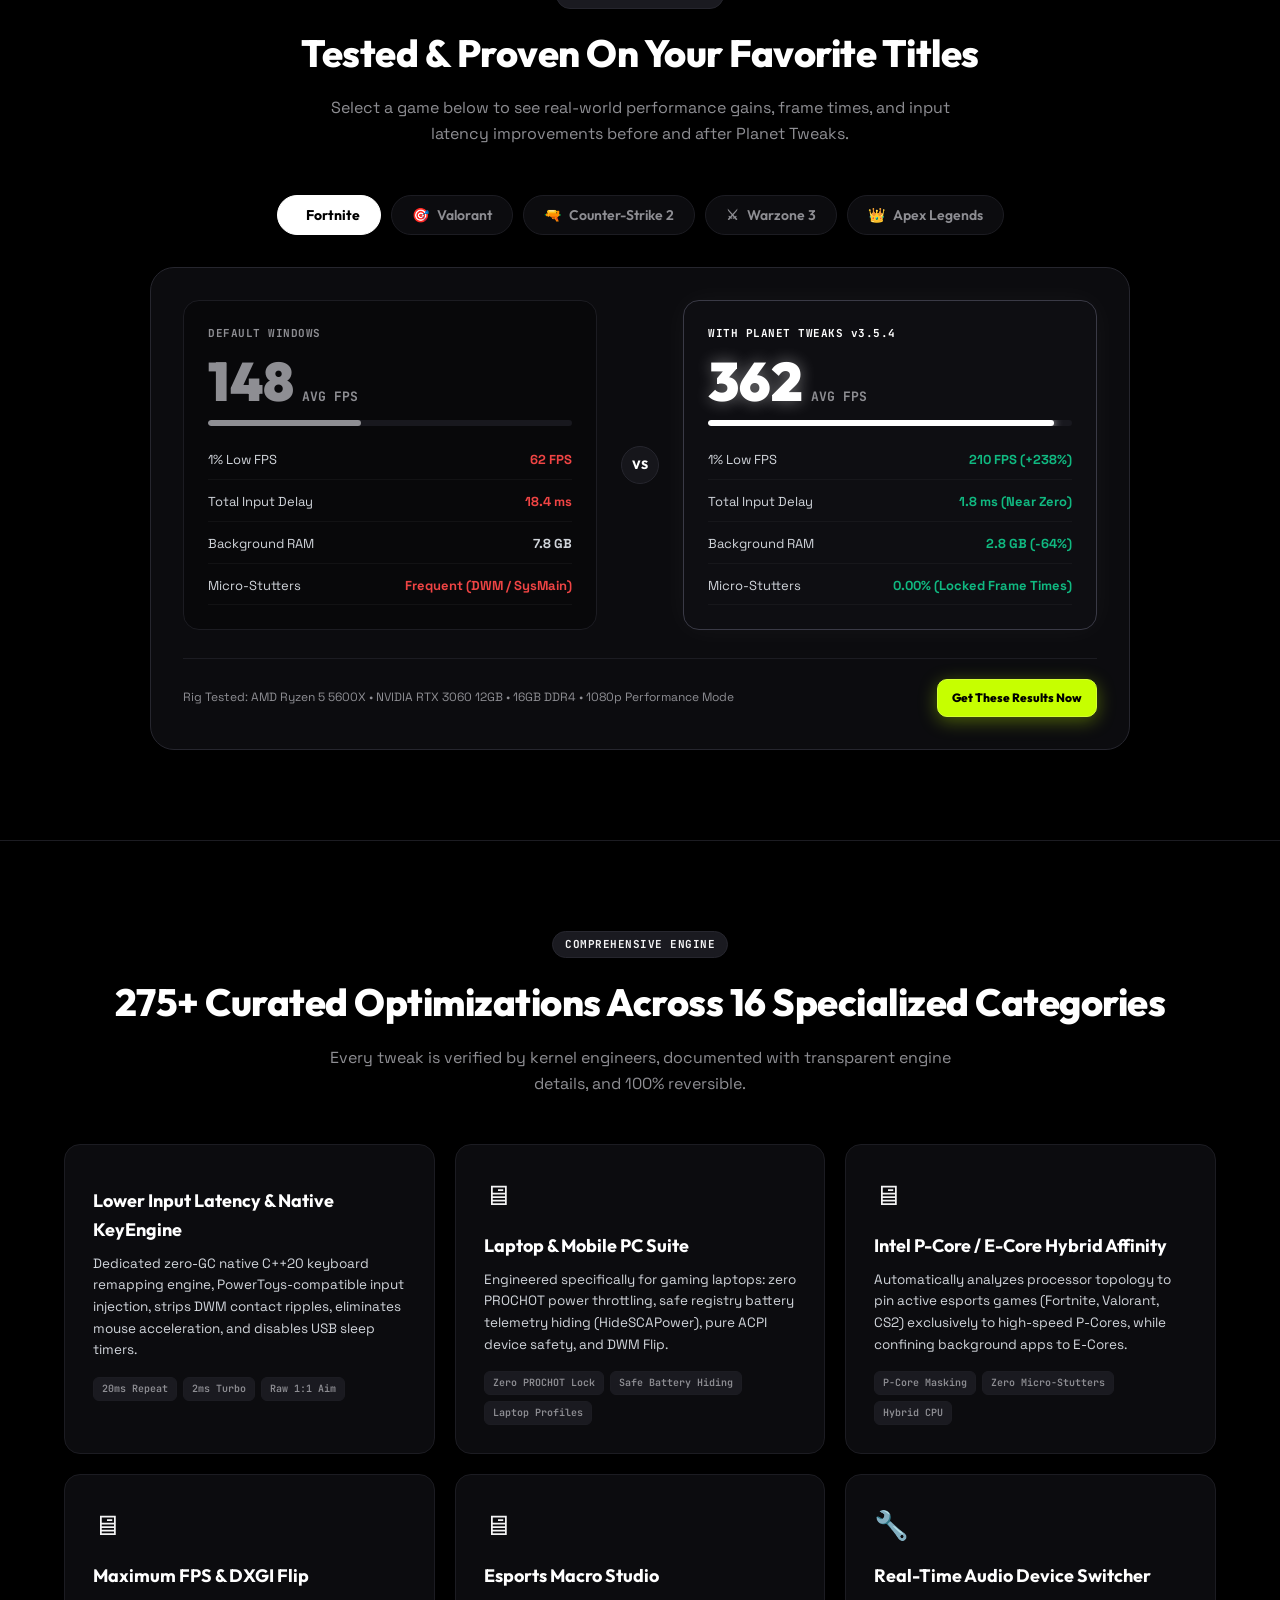
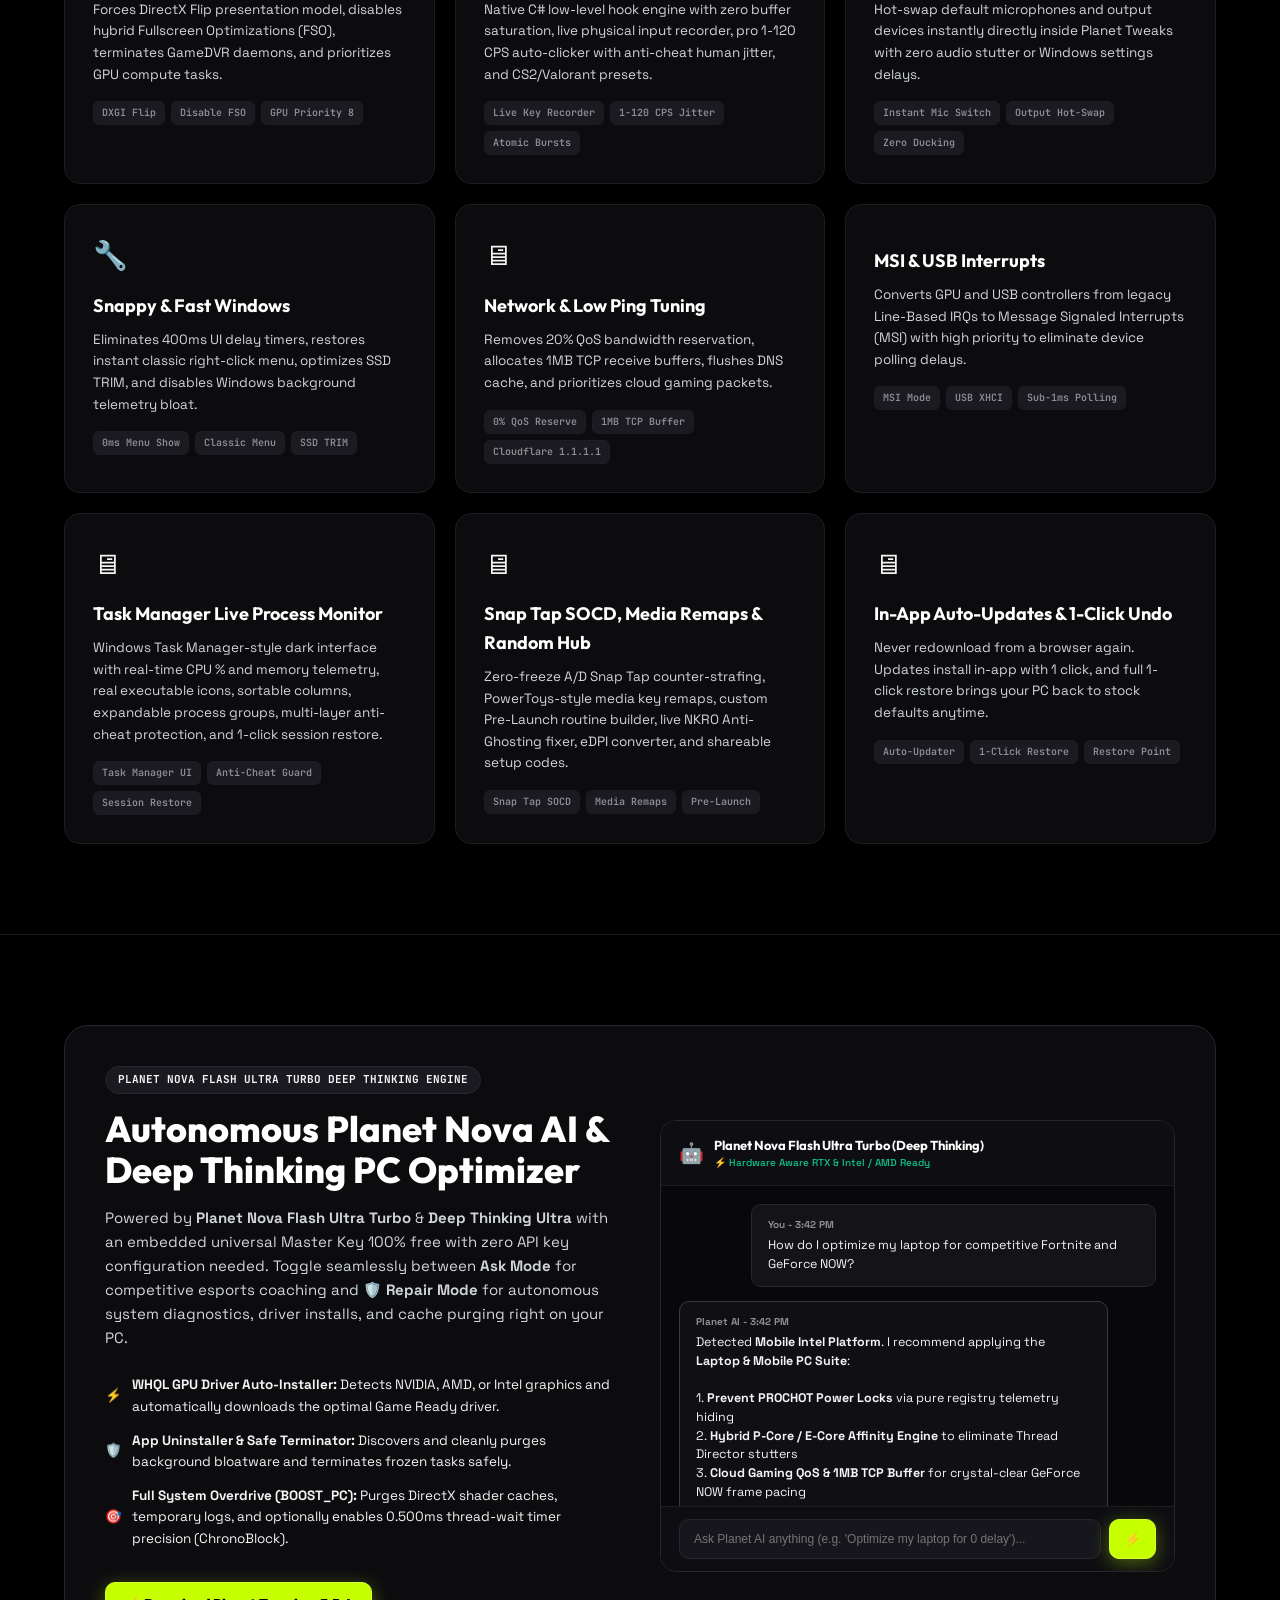
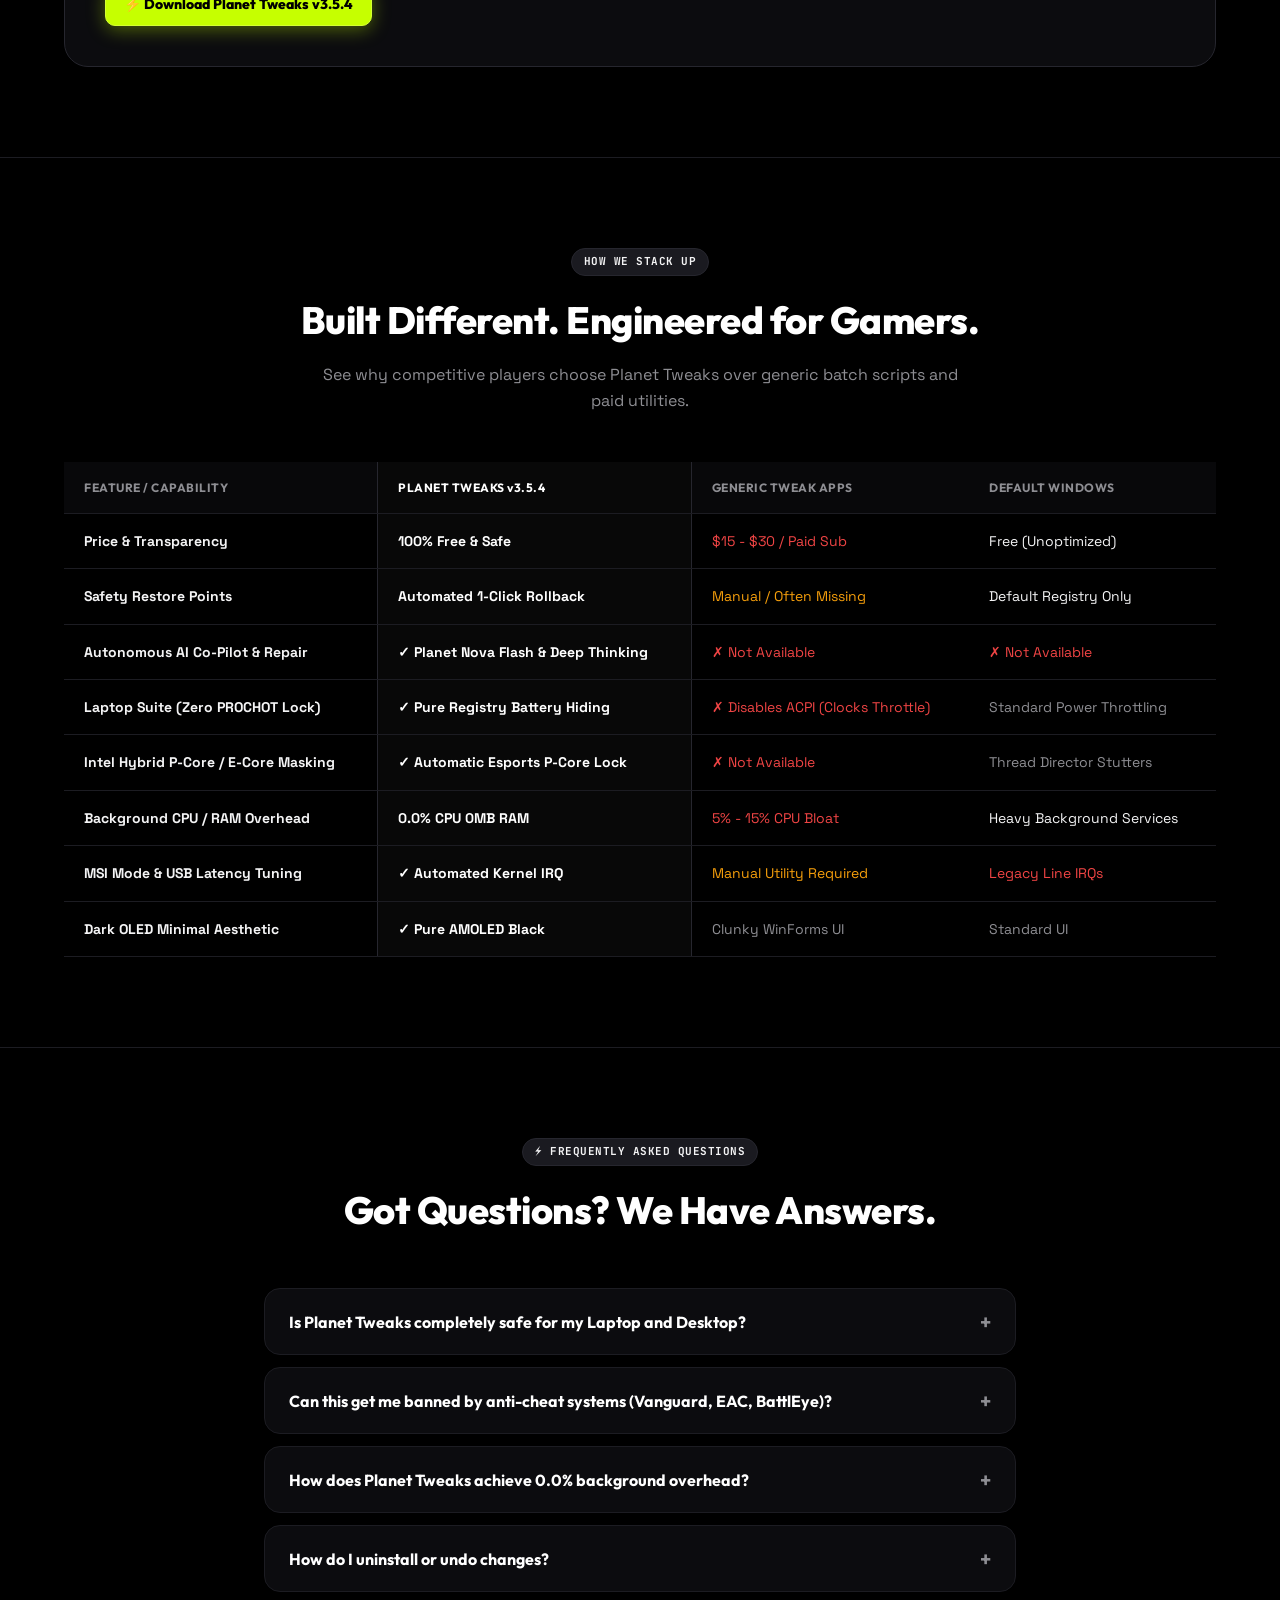
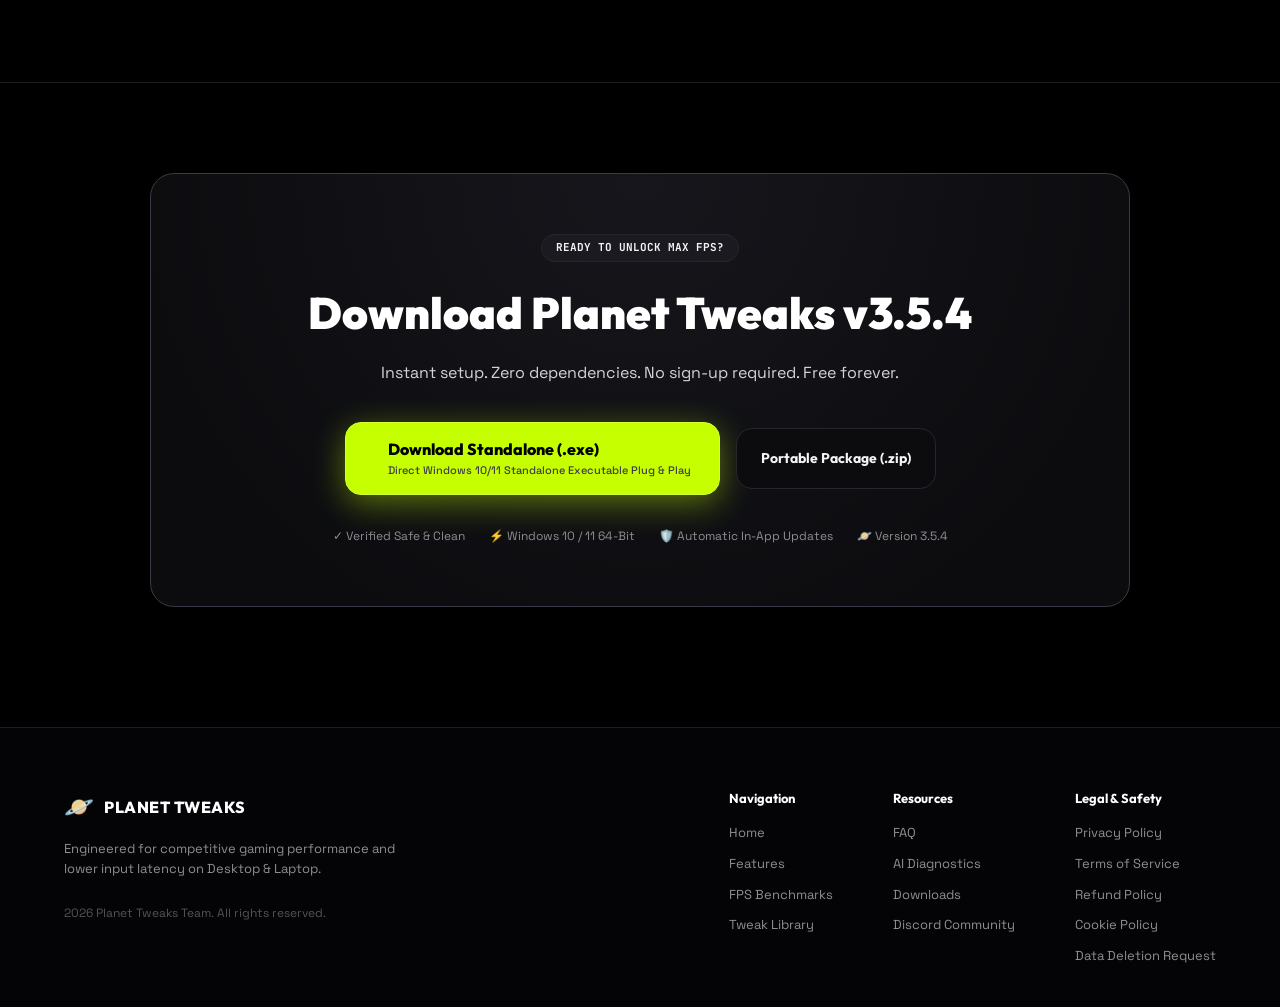
==== commit 30bb8fa5: "Release v3.5.4: Native C++20 KeyEngine, Live AMD/NVIDIA & Rolling CPU Telemetry, Live Supabase OAuth" ====
--- a/index.html
+++ b/index.html
@@ -1,24 +1,24 @@
 <!DOCTYPE html>
 <html lang="en">
 <head>
-    <!-- build: 2026-11-22-v3.5.3 -->
+    <!-- build: 2026-11-22-v3.5.4 -->
     <meta charset="UTF-8">
     <meta name="viewport" content="width=device-width, initial-scale=1.0">
-    <title>Planet Tweaks | Maximum FPS & Zero Latency PC Optimizer</title>
-    <meta name="description" content="Planet Tweaks v3.5.3 | The world's most powerful, ultra-low latency, and lightweight Windows PC gaming optimizer for Desktop & Laptop. Lower input delay, unlock maximum FPS, ExitLag-Style DNS Optimizer, and Live Applied Tweaks Inspector.">
-    <meta name="keywords" content="Planet Tweaks, PlanetTweaks, Planet Tweaks download, Planet Tweaks PC optimizer, Planet Tweaks v3.5.3, Planet Tweaks Nova, pc tweaks, fps boost, input lag, latency optimizer, fortnite tweaks, valorant fps, windows debloat, gaming utility, laptop tweaks, dns optimizer, tweak inspector">
+    <title>Planet Tweaks | Maximum FPS & Low-Latency PC Optimizer</title>
+    <meta name="description" content="Planet Tweaks v3.5.4 | The world's most powerful, ultra-low latency, and lightweight Windows PC gaming optimizer for Desktop & Laptop. Lower input delay, unlock maximum FPS, ExitLag-Style DNS Optimizer, and Live Applied Tweaks Inspector.">
+    <meta name="keywords" content="Planet Tweaks, PlanetTweaks, Planet Tweaks download, Planet Tweaks PC optimizer, Planet Tweaks v3.5.4, Planet Tweaks Nova, pc tweaks, fps boost, input lag, latency optimizer, fortnite tweaks, valorant fps, windows debloat, gaming utility, laptop tweaks, dns optimizer, tweak inspector">
     <meta name="google-site-verification" content="88oRL1v38CLpqmYLB06dPtEBMc66Za0M1D2nH4iL9l4">
     
     <!-- Favicon & Brand Icons -->
-    <link rel="icon" type="image/x-icon" href="/favicon.ico?v=3.5.3">
-    <link rel="icon" type="image/png" sizes="32x32" href="/favicon.png?v=3.5.3">
-    <link rel="shortcut icon" href="/favicon.ico?v=3.5.3">
-    <link rel="apple-touch-icon" href="/favicon.png?v=3.5.3">
+    <link rel="icon" type="image/x-icon" href="/favicon.ico?v=3.5.4">
+    <link rel="icon" type="image/png" sizes="32x32" href="/favicon.png?v=3.5.4">
+    <link rel="shortcut icon" href="/favicon.ico?v=3.5.4">
+    <link rel="apple-touch-icon" href="/favicon.png?v=3.5.4">
     
     <!-- Open Graph / Social Sharing -->
     <meta property="og:type" content="website">
-    <meta property="og:title" content="Planet Tweaks v3.5.3 | Maximum FPS & Zero Input Delay">
-    <meta property="og:description" content="Unlock true zero-latency gaming on Desktop & Laptop with 280+ verified kernel, GPU, CPU, and network tweaks. 100% Free & Safe.">
+    <meta property="og:title" content="Planet Tweaks v3.5.4 | Maximum FPS & Lower Input Latency">
+    <meta property="og:description" content="Unlock competitive low-latency gaming on Desktop & Laptop with verified Windows, GPU, CPU, and network tweaks. 100% Free & Safe.">
     <meta property="og:image" content="assets/preview.png">
 
     <!-- Fonts -->
@@ -35,11 +35,11 @@
         {
           "@type": "SoftwareApplication",
           "name": "Planet Tweaks",
-          "alternateName": ["PlanetTweaks", "Planet Tweaks Optimizer", "Planet Tweaks PC", "Planet Tweaks v3.5.3"],
+          "alternateName": ["PlanetTweaks", "Planet Tweaks Optimizer", "Planet Tweaks PC", "Planet Tweaks v3.5.4"],
           "operatingSystem": "Windows 10, Windows 11",
           "applicationCategory": "GameApplication, UtilitiesApplication",
-          "softwareVersion": "3.5.3",
-          "description": "Elite Windows OS kernel engineering suite with zero input delay, 1-click clip compressor, headphone volume amplifier, and 280+ verified esports tweaks for Fortnite, Valorant, and CS2.",
+          "softwareVersion": "3.5.4",
+          "description": "Competitive Windows optimization suite with lower input latency, native C++ keyboard remapping, live hardware telemetry, clip compressor, and verified esports tweaks for Fortnite, Valorant, and CS2.",
           "offers": {
             "@type": "Offer",
             "price": "0",
@@ -57,7 +57,7 @@
           "url": "https://planettweaks.website",
           "name": "Planet Tweaks",
           "alternateName": "PlanetTweaks",
-          "description": "Official Planet Tweaks PC Optimizer Website - Max FPS & Zero Latency",
+          "description": "Official Planet Tweaks PC Optimizer Website - Max FPS & Low-Latency Gaming",
           "publisher": {
             "@type": "Organization",
             "name": "Planet Tweaks",
@@ -109,7 +109,7 @@
                 <div class="logo-icon">&#129680;</div>
                 <div class="logo-text">
                     <span class="logo-title">PLANET TWEAKS</span>
-                    <span class="logo-badge">v3.5.3</span>
+                    <span class="logo-badge">v3.5.4</span>
                 </div>
             </a>
 
@@ -150,18 +150,18 @@
             <div class="container hero-content">
                 <div class="hero-badge">
                     <span class="pulse-dot"></span>
-                    <span class="badge-text">v3.5.3 OVERHAUL RELEASED &bull; VERIFIED TWEAKS, HONEST DIAGNOSTICS &amp; SAFE ROLLBACK</span>
+                    <span class="badge-text">v3.5.4 OVERHAUL RELEASED &bull; VERIFIED TWEAKS, HONEST DIAGNOSTICS &amp; SAFE ROLLBACK</span>
                 </div>
 
                 <h1 class="hero-headline">
                     <span style="display:block; font-size: 0.42em; font-weight: 800; letter-spacing: 5px; color: #00f2fe; text-transform: uppercase; margin-bottom: 6px;">Planet Tweaks Optimizer</span>
                     MAX FPS.<br>
-                    <span class="text-gradient">ZERO DELAY.</span><br>
+                    <span class="text-gradient">LOW LATENCY.</span><br>
                     FULL CONTROL.
                 </h1>
 
                 <p class="hero-subtext">
-                    The ultimate PC & Laptop optimization utility built for competitive gamers. Eliminate kernel DWM & USB input lag with <strong>0ms keyboard response</strong>, run autonomous diagnostics with <strong>Planet Nova AI</strong>, benchmark network routes with <strong>ExitLag-Style DNS Optimizer</strong>, audit live system overrides with <strong>Applied Tweaks Inspector</strong>, and unlock rock-solid framerates with <strong>280+ Verified Tweaks</strong>.
+                    The ultimate PC & Laptop optimization utility built for competitive gamers. Reduce input-remap overhead with our <strong>Native C++20 KeyEngine</strong>, run autonomous diagnostics with <strong>Planet Nova AI</strong>, benchmark network routes with <strong>ExitLag-Style DNS Optimizer</strong>, audit live system overrides with <strong>Applied Tweaks Inspector</strong>, and unlock rock-solid framerates with <strong>280+ Verified Tweaks</strong>.
                 </p>
 
                 <div class="hero-cta-row">
@@ -169,7 +169,7 @@
                         <span class="btn-icon"></span>
                         <div class="btn-text-group">
                             <span class="btn-main">Download Planet Tweaks</span>
-                            <span class="btn-sub">v3.5.3 &bull; Choose Classic or Offline AI Edition</span>
+                            <span class="btn-sub">v3.5.4 &bull; Choose Classic or Offline AI Edition</span>
                         </div>
                     </a>
                     <a href="#catalog" class="btn btn-hero-secondary">
@@ -288,7 +288,7 @@
 
                         <!-- After Box -->
                         <div class="benchmark-col after-col">
-                            <div class="col-status active-status">WITH PLANET TWEAKS v3.5.3</div>
+                            <div class="col-status active-status">WITH PLANET TWEAKS v3.5.4</div>
                             <div class="benchmark-metric">
                                 <span class="metric-num text-glow" id="afterFps">362</span>
                                 <span class="metric-unit">AVG FPS</span>
@@ -338,8 +338,8 @@
                 <div class="catalog-grid">
                     <div class="catalog-card">
                         <div class="card-icon"></div>
-                        <h3 class="card-title">Zero Input Delay & 20ms Keys</h3>
-                        <p class="card-desc">Reduces keyboard auto-repeat delay to 20ms with 2ms repeat turbo, strips DWM contact ripples, eliminates mouse smoothing, and disables USB sleep timers.</p>
+                        <h3 class="card-title">Lower Input Latency & Native KeyEngine</h3>
+                        <p class="card-desc">Dedicated zero-GC native C++20 keyboard remapping engine, PowerToys-compatible input injection, strips DWM contact ripples, eliminates mouse acceleration, and disables USB sleep timers.</p>
                         <div class="card-tags">
                             <span>20ms Repeat</span>
                             <span>2ms Turbo</span>
@@ -492,10 +492,10 @@
                             </div>
                             <div class="ai-feat-item">
                                 <span class="ai-feat-icon">🎯</span>
-                                <span><strong>Full System Overdrive (BOOST_PC):</strong> Purges DirectX shader caches, temporary logs, and locks kernel timer resolution to 0.500ms.</span>
-                            </div>
-                        </div>
-                        <a href="#download" class="btn btn-primary" onclick="openDownloadModal()">⚡ Download Planet Tweaks v3.5.3</a>
+                                <span><strong>Full System Overdrive (BOOST_PC):</strong> Purges DirectX shader caches, temporary logs, and optionally enables 0.500ms thread-wait timer precision (ChronoBlock).</span>
+                            </div>
+                        </div>
+                        <a href="#download" class="btn btn-primary" onclick="openDownloadModal()">⚡ Download Planet Tweaks v3.5.4</a>
                     </div>
 
                     <!-- AI Interactive Chat Demo -->
@@ -547,7 +547,7 @@
                         <thead>
                             <tr>
                                 <th>FEATURE / CAPABILITY</th>
-                                <th class="highlight-col">PLANET TWEAKS v3.5.3</th>
+                                <th class="highlight-col">PLANET TWEAKS v3.5.4</th>
                                 <th>GENERIC TWEAK APPS</th>
                                 <th>DEFAULT WINDOWS</th>
                             </tr>
@@ -664,7 +664,7 @@
             <div class="container">
                 <div class="download-banner">
                     <div class="banner-badge">READY TO UNLOCK MAX FPS?</div>
-                    <h2 class="banner-title">Download Planet Tweaks v3.5.3</h2>
+                    <h2 class="banner-title">Download Planet Tweaks v3.5.4</h2>
                     <p class="banner-desc">Instant setup. Zero dependencies. No sign-up required. Free forever.</p>
 
                     <div class="download-card-actions">
@@ -684,7 +684,7 @@
                         <span>✓ Verified Safe & Clean</span>
                         <span>⚡ Windows 10 / 11 64-Bit</span>
                         <span>🛡️ Automatic In-App Updates</span>
-                        <span>🪐 Version 3.5.3</span>
+                        <span>🪐 Version 3.5.4</span>
                     </div>
                 </div>
             </div>
@@ -699,7 +699,7 @@
                     <span class="logo-icon">&#129680;</span>
                     <span class="logo-title">PLANET TWEAKS</span>
                 </div>
-                <p class="footer-tagline">Engineered for maximum competitive gaming performance and zero input delay on Desktop & Laptop.</p>
+                <p class="footer-tagline">Engineered for competitive gaming performance and lower input latency on Desktop & Laptop.</p>
                 <div class="copyright">2026 Planet Tweaks Team. All rights reserved.</div>
             </div>
 
@@ -720,8 +720,8 @@
                 </div>
                 <div class="link-col">
                     <h4>Legal & Safety</h4>
-                    <a href="javascript:void(0)" onclick="openLegalModal('privacy')">Privacy Policy</a>
-                    <a href="javascript:void(0)" onclick="openLegalModal('terms')">Terms of Service</a>
+                    <a href="privacy.html">Privacy Policy</a>
+                    <a href="terms.html">Terms of Service</a>
                     <a href="javascript:void(0)" onclick="openLegalModal('refund')">Refund Policy</a>
                     <a href="javascript:void(0)" onclick="openLegalModal('cookies')">Cookie Policy</a>
                     <a href="mailto:support@planettweaks.app?subject=Data%20Deletion%20Request">Data Deletion Request</a>
@@ -735,8 +735,8 @@
     <div class="modal-overlay" id="downloadModal">
         <div class="modal-card modal-card-wide">
             <button class="modal-close" onclick="closeDownloadModal()">&times;</button>
-            <span class="modal-badge">v3.5.3 READY</span>
-            <h3 class="modal-title">Get Planet Tweaks v3.5.3</h3>
+            <span class="modal-badge">v3.5.4 READY</span>
+            <h3 class="modal-title">Get Planet Tweaks v3.5.4</h3>
             <p class="modal-subtitle">100% Free Permanent Lifetime Verified Safe for Vanguard, EAC, BattlEye & FACEIT</p>
 
             <div class="editions-grid">
@@ -748,17 +748,17 @@
                             <span class="edition-title">Planet Tweaks Classic</span>
                             <span class="edition-size">~50 MB</span>
                         </div>
-                        <p class="edition-desc">Instant 5-second download. Pure native desktop speed with all 275+ tweaks, 0.5ms timers, and Cloud AI.</p>
+                        <p class="edition-desc">Instant 5-second download. Pure native desktop speed with all 275+ tweaks, optional ChronoBlock 0.500ms wait-precision timer, and Cloud AI.</p>
                         <ul class="edition-features">
                             <li><span class="check">&#10003;</span> Instant 5-second download & install</li>
-                            <li><span class="check">&#10003;</span> All 275+ FPS & 0ms latency tweaks</li>
-                            <li><span class="check">&#10003;</span> 0.500ms kernel timer resolution</li>
+                            <li><span class="check">&#10003;</span> All 275+ FPS & low-latency tweaks</li>
+                            <li><span class="check">&#10003;</span> Optional 0.500ms thread-wait timer precision (ChronoBlock)</li>
                             <li><span class="check">&#10003;</span> Fortnite Zenn Mantle &amp; live macro sandbox</li>
                             <li><span class="check">&#10003;</span> Cloud Planet Nova AI (Built-in free key)</li>
                         </ul>
                     </div>
                     <a href="downloads/planet-tweaks-setup.exe" class="btn btn-hero-primary full-width" download="planet-tweaks-setup.exe" target="_self" id="modalClassicBtn" onclick="onDownloadClicked(event)">
-                        <span>Download Classic v3.5.3 (.exe)</span>
+                        <span>Download Classic v3.5.4 (.exe)</span>
                     </a>
                 </div>
 
@@ -806,8 +806,8 @@
             </div>
 
             <div class="modal-actions">
-                <a href="downloads/PlanetTweaks_Setup_v3.5.3_Latest.exe" class="btn btn-secondary full-width" download="PlanetTweaks_Setup_v3.5.3_Latest.exe">
-                    <span>Direct Installer Mirror (PlanetTweaks_Setup_v3.5.3_Latest.exe)</span>
+                <a href="downloads/PlanetTweaks_Setup_v3.5.4_Latest.exe" class="btn btn-secondary full-width" download="PlanetTweaks_Setup_v3.5.4_Latest.exe">
+                    <span>Direct Installer Mirror (PlanetTweaks_Setup_v3.5.4_Latest.exe)</span>
                 </a>
             </div>
         </div>
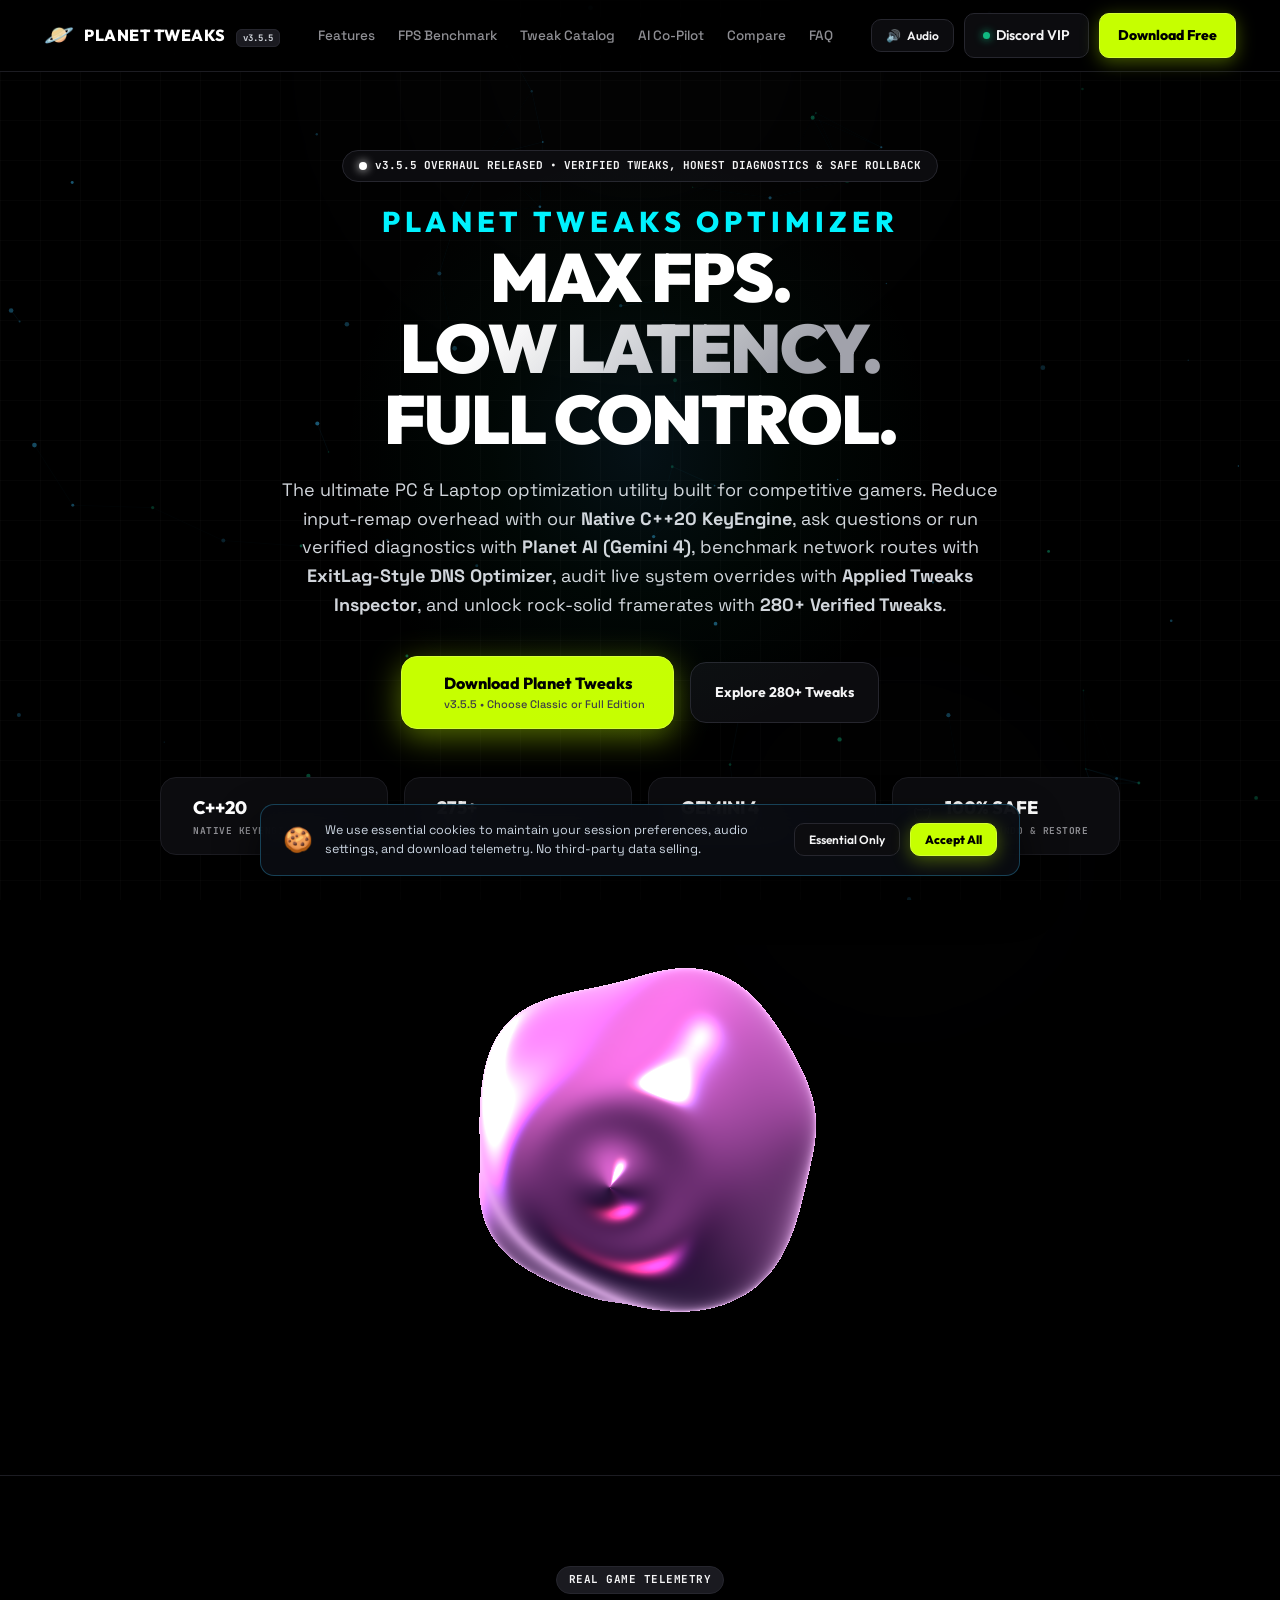
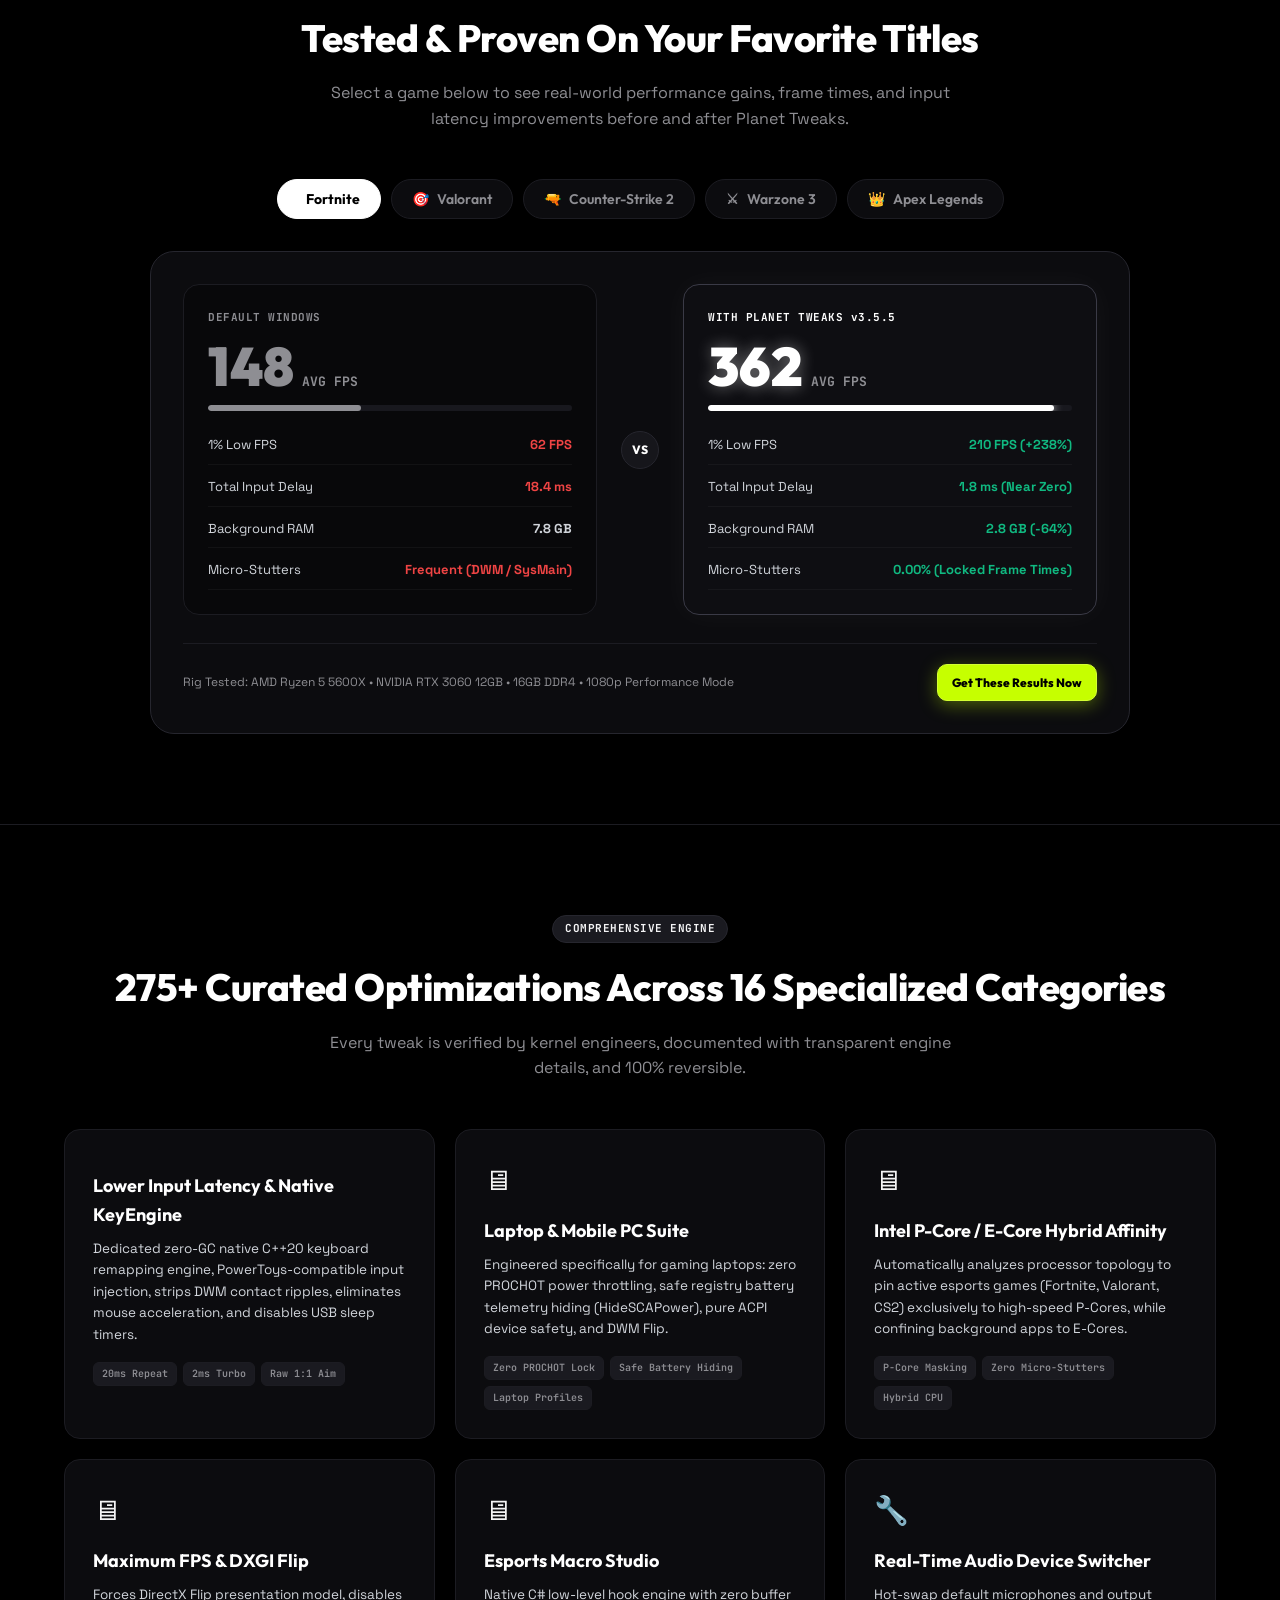
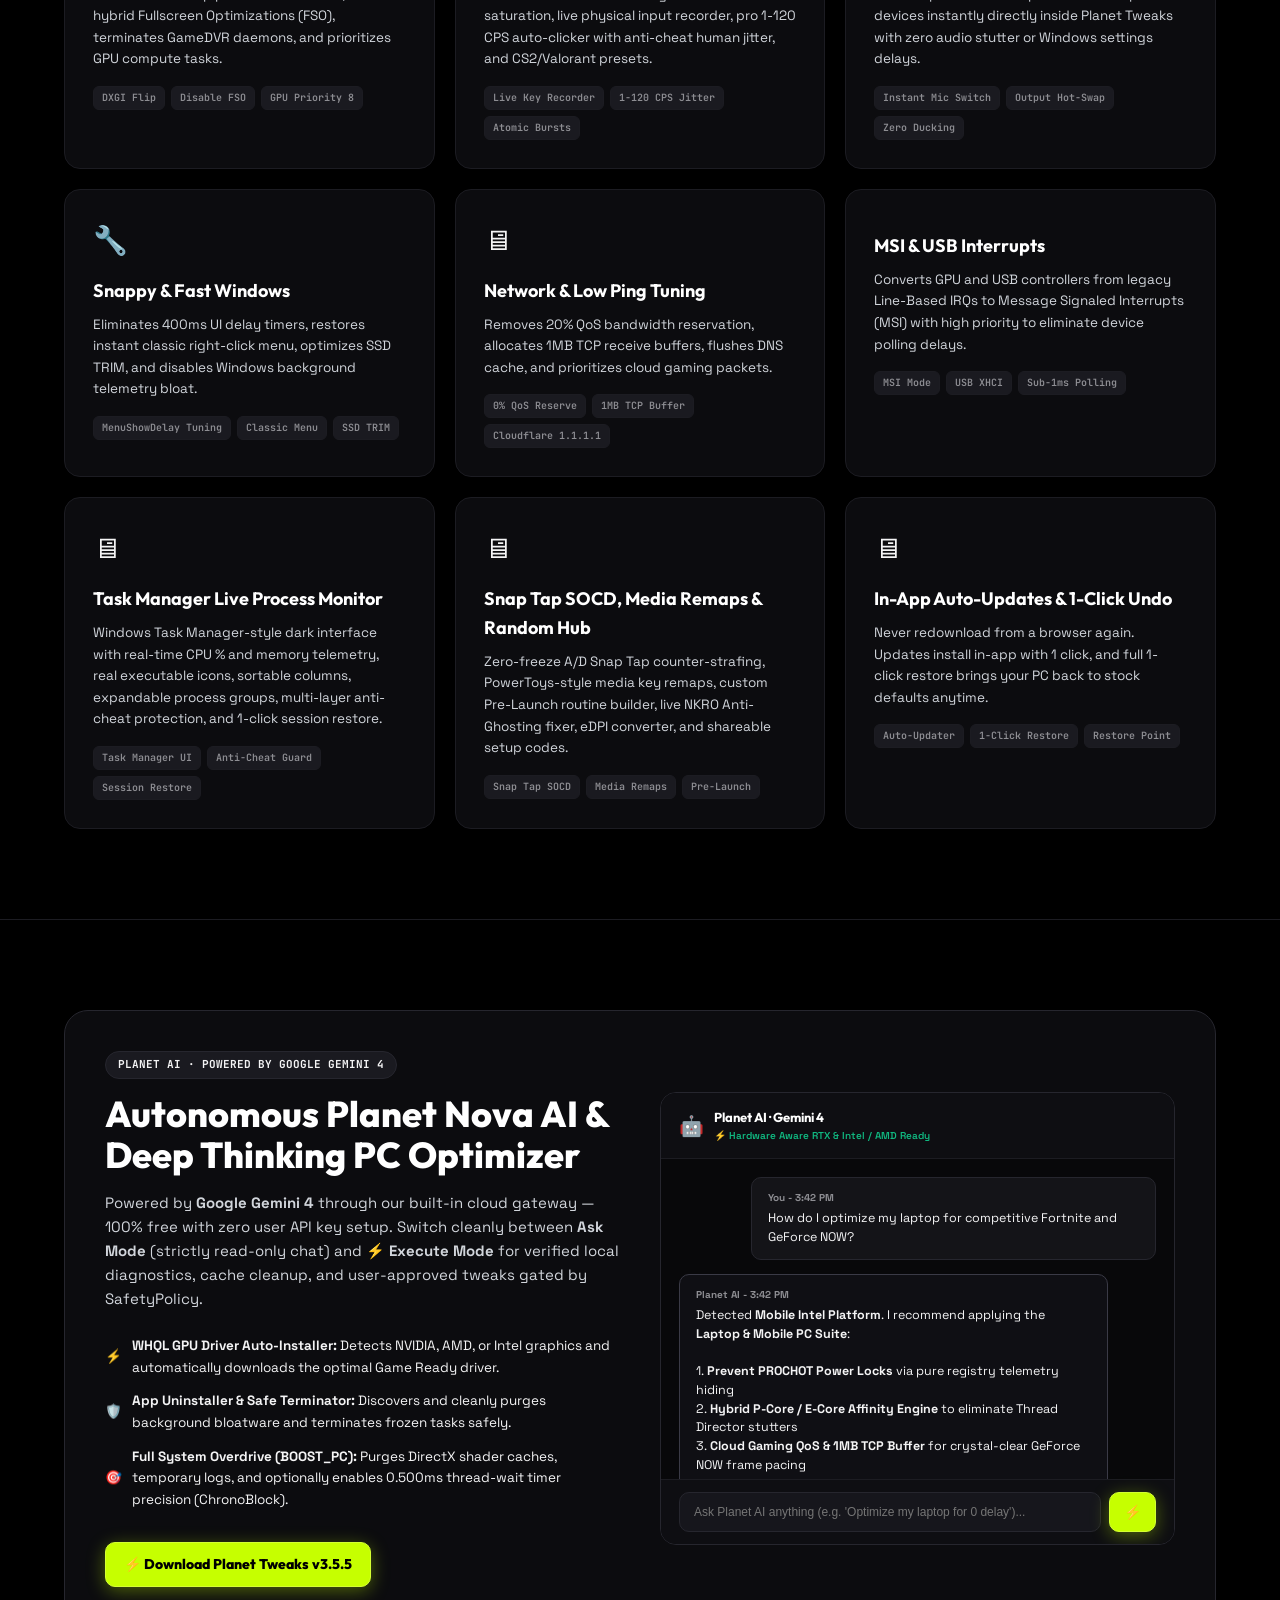
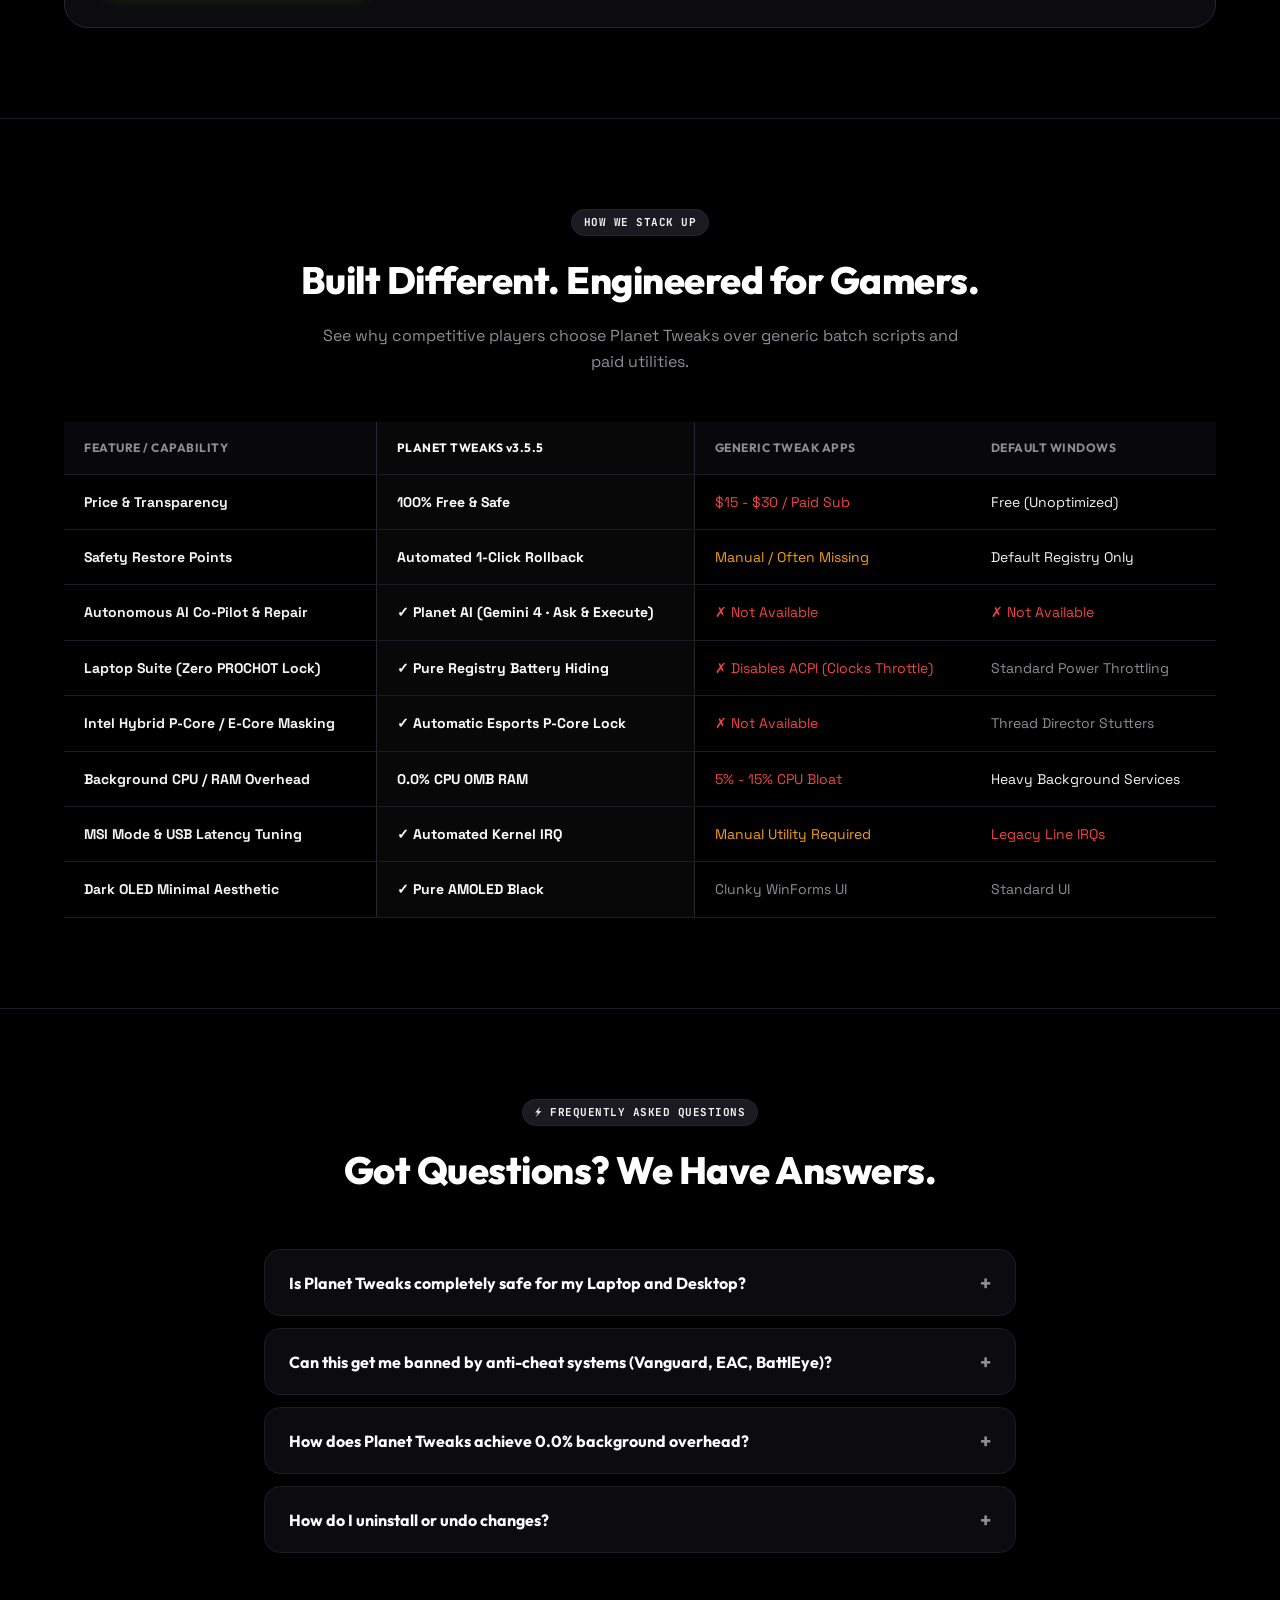
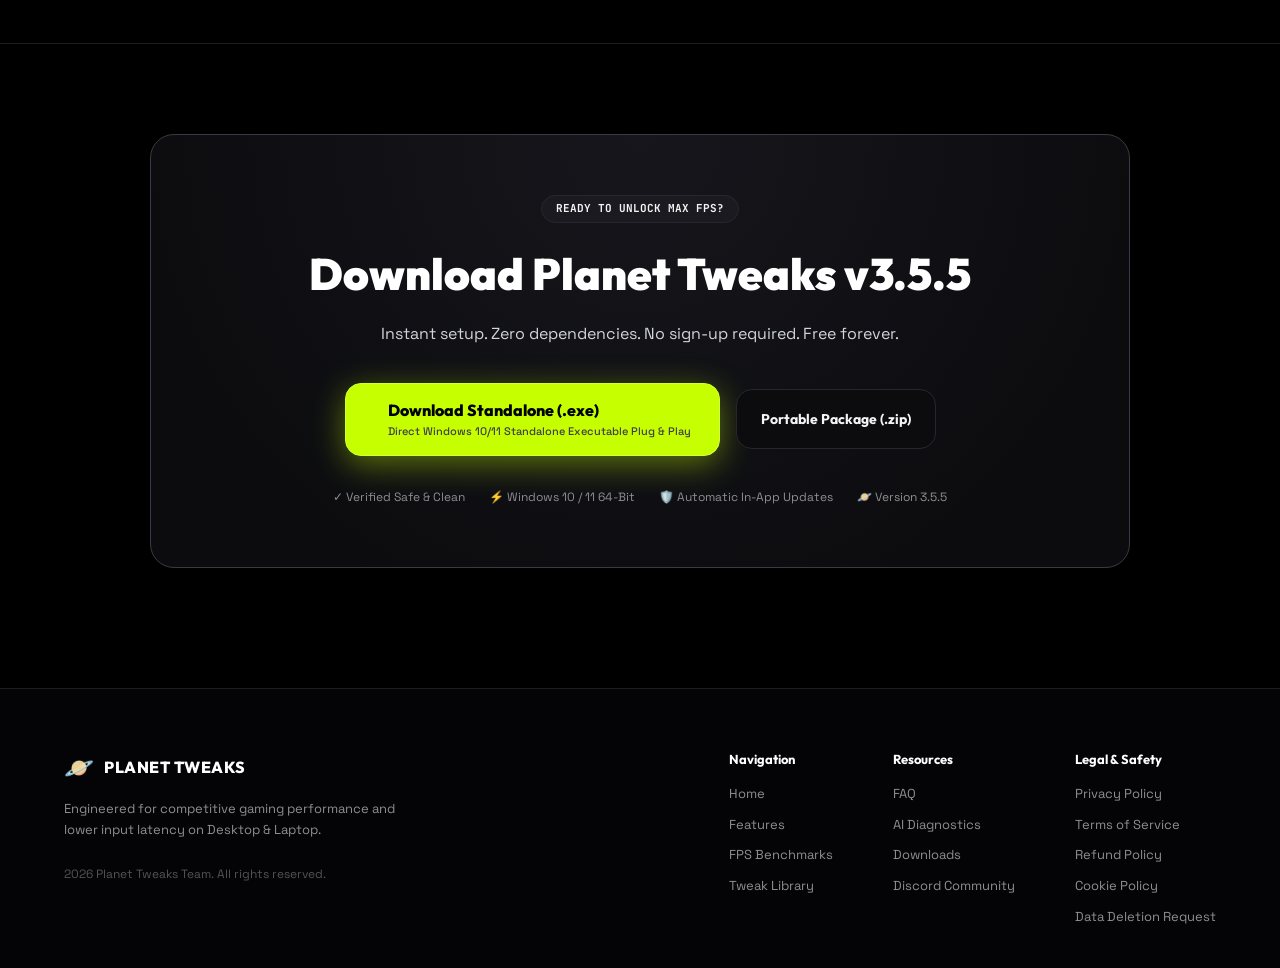
==== commit 4e939fba: "v3.5.5 RC3 preview: Gemini 4 Interactions gateway, strict Supabase JWT auth, shared Upstash Redis ra" ====
--- a/index.html
+++ b/index.html
@@ -1,23 +1,23 @@
 <!DOCTYPE html>
 <html lang="en">
 <head>
-    <!-- build: 2026-11-22-v3.5.4 -->
+    <!-- build: 2026-11-24-v3.5.5 -->
     <meta charset="UTF-8">
     <meta name="viewport" content="width=device-width, initial-scale=1.0">
     <title>Planet Tweaks | Maximum FPS & Low-Latency PC Optimizer</title>
-    <meta name="description" content="Planet Tweaks v3.5.4 | The world's most powerful, ultra-low latency, and lightweight Windows PC gaming optimizer for Desktop & Laptop. Lower input delay, unlock maximum FPS, ExitLag-Style DNS Optimizer, and Live Applied Tweaks Inspector.">
-    <meta name="keywords" content="Planet Tweaks, PlanetTweaks, Planet Tweaks download, Planet Tweaks PC optimizer, Planet Tweaks v3.5.4, Planet Tweaks Nova, pc tweaks, fps boost, input lag, latency optimizer, fortnite tweaks, valorant fps, windows debloat, gaming utility, laptop tweaks, dns optimizer, tweak inspector">
+    <meta name="description" content="Planet Tweaks v3.5.5 | The world's most powerful, ultra-low latency, and lightweight Windows PC gaming optimizer for Desktop & Laptop. Lower input delay, unlock maximum FPS, ExitLag-Style DNS Optimizer, and Live Applied Tweaks Inspector.">
+    <meta name="keywords" content="Planet Tweaks, PlanetTweaks, Planet Tweaks download, Planet Tweaks PC optimizer, Planet Tweaks v3.5.5, Planet Tweaks Nova, pc tweaks, fps boost, input lag, latency optimizer, fortnite tweaks, valorant fps, windows debloat, gaming utility, laptop tweaks, dns optimizer, tweak inspector">
     <meta name="google-site-verification" content="88oRL1v38CLpqmYLB06dPtEBMc66Za0M1D2nH4iL9l4">
     
     <!-- Favicon & Brand Icons -->
-    <link rel="icon" type="image/x-icon" href="/favicon.ico?v=3.5.4">
-    <link rel="icon" type="image/png" sizes="32x32" href="/favicon.png?v=3.5.4">
-    <link rel="shortcut icon" href="/favicon.ico?v=3.5.4">
-    <link rel="apple-touch-icon" href="/favicon.png?v=3.5.4">
+    <link rel="icon" type="image/x-icon" href="/favicon.ico?v=3.5.5">
+    <link rel="icon" type="image/png" sizes="32x32" href="/favicon.png?v=3.5.5">
+    <link rel="shortcut icon" href="/favicon.ico?v=3.5.5">
+    <link rel="apple-touch-icon" href="/favicon.png?v=3.5.5">
     
     <!-- Open Graph / Social Sharing -->
     <meta property="og:type" content="website">
-    <meta property="og:title" content="Planet Tweaks v3.5.4 | Maximum FPS & Lower Input Latency">
+    <meta property="og:title" content="Planet Tweaks v3.5.5 | Maximum FPS & Lower Input Latency">
     <meta property="og:description" content="Unlock competitive low-latency gaming on Desktop & Laptop with verified Windows, GPU, CPU, and network tweaks. 100% Free & Safe.">
     <meta property="og:image" content="assets/preview.png">
 
@@ -35,10 +35,10 @@
         {
           "@type": "SoftwareApplication",
           "name": "Planet Tweaks",
-          "alternateName": ["PlanetTweaks", "Planet Tweaks Optimizer", "Planet Tweaks PC", "Planet Tweaks v3.5.4"],
+          "alternateName": ["PlanetTweaks", "Planet Tweaks Optimizer", "Planet Tweaks PC", "Planet Tweaks v3.5.5"],
           "operatingSystem": "Windows 10, Windows 11",
           "applicationCategory": "GameApplication, UtilitiesApplication",
-          "softwareVersion": "3.5.4",
+          "softwareVersion": "3.5.5",
           "description": "Competitive Windows optimization suite with lower input latency, native C++ keyboard remapping, live hardware telemetry, clip compressor, and verified esports tweaks for Fortnite, Valorant, and CS2.",
           "offers": {
             "@type": "Offer",
@@ -109,7 +109,7 @@
                 <div class="logo-icon">&#129680;</div>
                 <div class="logo-text">
                     <span class="logo-title">PLANET TWEAKS</span>
-                    <span class="logo-badge">v3.5.4</span>
+                    <span class="logo-badge">v3.5.5</span>
                 </div>
             </a>
 
@@ -150,7 +150,7 @@
             <div class="container hero-content">
                 <div class="hero-badge">
                     <span class="pulse-dot"></span>
-                    <span class="badge-text">v3.5.4 OVERHAUL RELEASED &bull; VERIFIED TWEAKS, HONEST DIAGNOSTICS &amp; SAFE ROLLBACK</span>
+                    <span class="badge-text">v3.5.5 OVERHAUL RELEASED &bull; VERIFIED TWEAKS, HONEST DIAGNOSTICS &amp; SAFE ROLLBACK</span>
                 </div>
 
                 <h1 class="hero-headline">
@@ -161,7 +161,7 @@
                 </h1>
 
                 <p class="hero-subtext">
-                    The ultimate PC & Laptop optimization utility built for competitive gamers. Reduce input-remap overhead with our <strong>Native C++20 KeyEngine</strong>, run autonomous diagnostics with <strong>Planet Nova AI</strong>, benchmark network routes with <strong>ExitLag-Style DNS Optimizer</strong>, audit live system overrides with <strong>Applied Tweaks Inspector</strong>, and unlock rock-solid framerates with <strong>280+ Verified Tweaks</strong>.
+                    The ultimate PC & Laptop optimization utility built for competitive gamers. Reduce input-remap overhead with our <strong>Native C++20 KeyEngine</strong>, ask questions or run verified diagnostics with <strong>Planet AI (Gemini 4)</strong>, benchmark network routes with <strong>ExitLag-Style DNS Optimizer</strong>, audit live system overrides with <strong>Applied Tweaks Inspector</strong>, and unlock rock-solid framerates with <strong>280+ Verified Tweaks</strong>.
                 </p>
 
                 <div class="hero-cta-row">
@@ -169,7 +169,7 @@
                         <span class="btn-icon"></span>
                         <div class="btn-text-group">
                             <span class="btn-main">Download Planet Tweaks</span>
-                            <span class="btn-sub">v3.5.4 &bull; Choose Classic or Offline AI Edition</span>
+                            <span class="btn-sub">v3.5.5 &bull; Choose Classic or Full Edition</span>
                         </div>
                     </a>
                     <a href="#catalog" class="btn btn-hero-secondary">
@@ -182,8 +182,8 @@
                     <div class="stat-pill">
                         <span class="stat-icon"></span>
                         <div class="stat-info">
-                            <span class="stat-value">&lt; 1.0 ms</span>
-                            <span class="stat-label">INPUT LATENCY (20ms REPEAT)</span>
+                            <span class="stat-value">C++20</span>
+                            <span class="stat-label">NATIVE KEYENGINE HOOK</span>
                         </div>
                     </div>
                     <div class="stat-pill">
@@ -196,8 +196,8 @@
                     <div class="stat-pill">
                         <span class="stat-icon"></span>
                         <div class="stat-info">
-                            <span class="stat-value">NOVA FLASH</span>
-                            <span class="stat-label">AUTONOMOUS AI REPAIR</span>
+                            <span class="stat-value">GEMINI 4</span>
+                            <span class="stat-label">BUILT-IN PLANET AI</span>
                         </div>
                     </div>
                     <div class="stat-pill">
@@ -288,7 +288,7 @@
 
                         <!-- After Box -->
                         <div class="benchmark-col after-col">
-                            <div class="col-status active-status">WITH PLANET TWEAKS v3.5.4</div>
+                            <div class="col-status active-status">WITH PLANET TWEAKS v3.5.5</div>
                             <div class="benchmark-metric">
                                 <span class="metric-num text-glow" id="afterFps">362</span>
                                 <span class="metric-unit">AVG FPS</span>
@@ -407,7 +407,7 @@
                         <h3 class="card-title">Snappy & Fast Windows</h3>
                         <p class="card-desc">Eliminates 400ms UI delay timers, restores instant classic right-click menu, optimizes SSD TRIM, and disables Windows background telemetry bloat.</p>
                         <div class="card-tags">
-                            <span>0ms Menu Show</span>
+                            <span>MenuShowDelay Tuning</span>
                             <span>Classic Menu</span>
                             <span>SSD TRIM</span>
                         </div>
@@ -476,10 +476,10 @@
             <div class="container">
                 <div class="ai-box">
                     <div class="ai-text-side">
-                        <div class="ai-badge">PLANET NOVA FLASH ULTRA TURBO DEEP THINKING ENGINE</div>
+                        <div class="ai-badge">PLANET AI · POWERED BY GOOGLE GEMINI 4</div>
                         <h2 class="ai-headline">Autonomous Planet Nova AI & Deep Thinking PC Optimizer</h2>
                         <p class="ai-desc">
-                            Powered by <strong>Planet Nova Flash Ultra Turbo</strong> & <strong>Deep Thinking Ultra</strong> with an embedded universal Master Key 100% free with zero API key configuration needed. Toggle seamlessly between <strong>Ask Mode</strong> for competitive esports coaching and <strong>🛡️ Repair Mode</strong> for autonomous system diagnostics, driver installs, and cache purging right on your PC.
+                            Powered by <strong>Google Gemini 4</strong> through our built-in cloud gateway — 100% free with zero user API key setup. Switch cleanly between <strong>Ask Mode</strong> (strictly read-only chat) and <strong>⚡ Execute Mode</strong> for verified local diagnostics, cache cleanup, and user-approved tweaks gated by SafetyPolicy.
                         </p>
                         <div class="ai-features-list">
                             <div class="ai-feat-item">
@@ -495,7 +495,7 @@
                                 <span><strong>Full System Overdrive (BOOST_PC):</strong> Purges DirectX shader caches, temporary logs, and optionally enables 0.500ms thread-wait timer precision (ChronoBlock).</span>
                             </div>
                         </div>
-                        <a href="#download" class="btn btn-primary" onclick="openDownloadModal()">⚡ Download Planet Tweaks v3.5.4</a>
+                        <a href="#download" class="btn btn-primary" onclick="openDownloadModal()">⚡ Download Planet Tweaks v3.5.5</a>
                     </div>
 
                     <!-- AI Interactive Chat Demo -->
@@ -504,7 +504,7 @@
                             <div class="chat-header">
                                 <div class="chat-avatar">&#129302;</div>
                                 <div>
-                                    <div class="chat-title">Planet Nova Flash Ultra Turbo (Deep Thinking)</div>
+                                    <div class="chat-title">Planet AI · Gemini 4</div>
                                     <div class="chat-status">⚡ Hardware Aware RTX & Intel / AMD Ready</div>
                                 </div>
                             </div>
@@ -547,7 +547,7 @@
                         <thead>
                             <tr>
                                 <th>FEATURE / CAPABILITY</th>
-                                <th class="highlight-col">PLANET TWEAKS v3.5.4</th>
+                                <th class="highlight-col">PLANET TWEAKS v3.5.5</th>
                                 <th>GENERIC TWEAK APPS</th>
                                 <th>DEFAULT WINDOWS</th>
                             </tr>
@@ -567,7 +567,7 @@
                             </tr>
                             <tr>
                                 <td><strong>Autonomous AI Co-Pilot & Repair</strong></td>
-                                <td class="highlight-col text-success">✓ Planet Nova Flash & Deep Thinking</td>
+                                <td class="highlight-col text-success">✓ Planet AI (Gemini 4 · Ask &amp; Execute)</td>
                                 <td class="text-danger">✗ Not Available</td>
                                 <td class="text-danger">✗ Not Available</td>
                             </tr>
@@ -664,7 +664,7 @@
             <div class="container">
                 <div class="download-banner">
                     <div class="banner-badge">READY TO UNLOCK MAX FPS?</div>
-                    <h2 class="banner-title">Download Planet Tweaks v3.5.4</h2>
+                    <h2 class="banner-title">Download Planet Tweaks v3.5.5</h2>
                     <p class="banner-desc">Instant setup. Zero dependencies. No sign-up required. Free forever.</p>
 
                     <div class="download-card-actions">
@@ -684,7 +684,7 @@
                         <span>✓ Verified Safe & Clean</span>
                         <span>⚡ Windows 10 / 11 64-Bit</span>
                         <span>🛡️ Automatic In-App Updates</span>
-                        <span>🪐 Version 3.5.4</span>
+                        <span>🪐 Version 3.5.5</span>
                     </div>
                 </div>
             </div>
@@ -735,8 +735,8 @@
     <div class="modal-overlay" id="downloadModal">
         <div class="modal-card modal-card-wide">
             <button class="modal-close" onclick="closeDownloadModal()">&times;</button>
-            <span class="modal-badge">v3.5.4 READY</span>
-            <h3 class="modal-title">Get Planet Tweaks v3.5.4</h3>
+            <span class="modal-badge">v3.5.5 READY</span>
+            <h3 class="modal-title">Get Planet Tweaks v3.5.5</h3>
             <p class="modal-subtitle">100% Free Permanent Lifetime Verified Safe for Vanguard, EAC, BattlEye & FACEIT</p>
 
             <div class="editions-grid">
@@ -758,7 +758,7 @@
                         </ul>
                     </div>
                     <a href="downloads/planet-tweaks-setup.exe" class="btn btn-hero-primary full-width" download="planet-tweaks-setup.exe" target="_self" id="modalClassicBtn" onclick="onDownloadClicked(event)">
-                        <span>Download Classic v3.5.4 (.exe)</span>
+                        <span>Download Classic v3.5.5 (.exe)</span>
                     </a>
                 </div>
 
@@ -806,8 +806,8 @@
             </div>
 
             <div class="modal-actions">
-                <a href="downloads/PlanetTweaks_Setup_v3.5.4_Latest.exe" class="btn btn-secondary full-width" download="PlanetTweaks_Setup_v3.5.4_Latest.exe">
-                    <span>Direct Installer Mirror (PlanetTweaks_Setup_v3.5.4_Latest.exe)</span>
+                <a href="downloads/PlanetTweaks_Setup_v3.5.5_Latest.exe" class="btn btn-secondary full-width" download="PlanetTweaks_Setup_v3.5.5_Latest.exe">
+                    <span>Direct Installer Mirror (PlanetTweaks_Setup_v3.5.5_Latest.exe)</span>
                 </a>
             </div>
         </div>
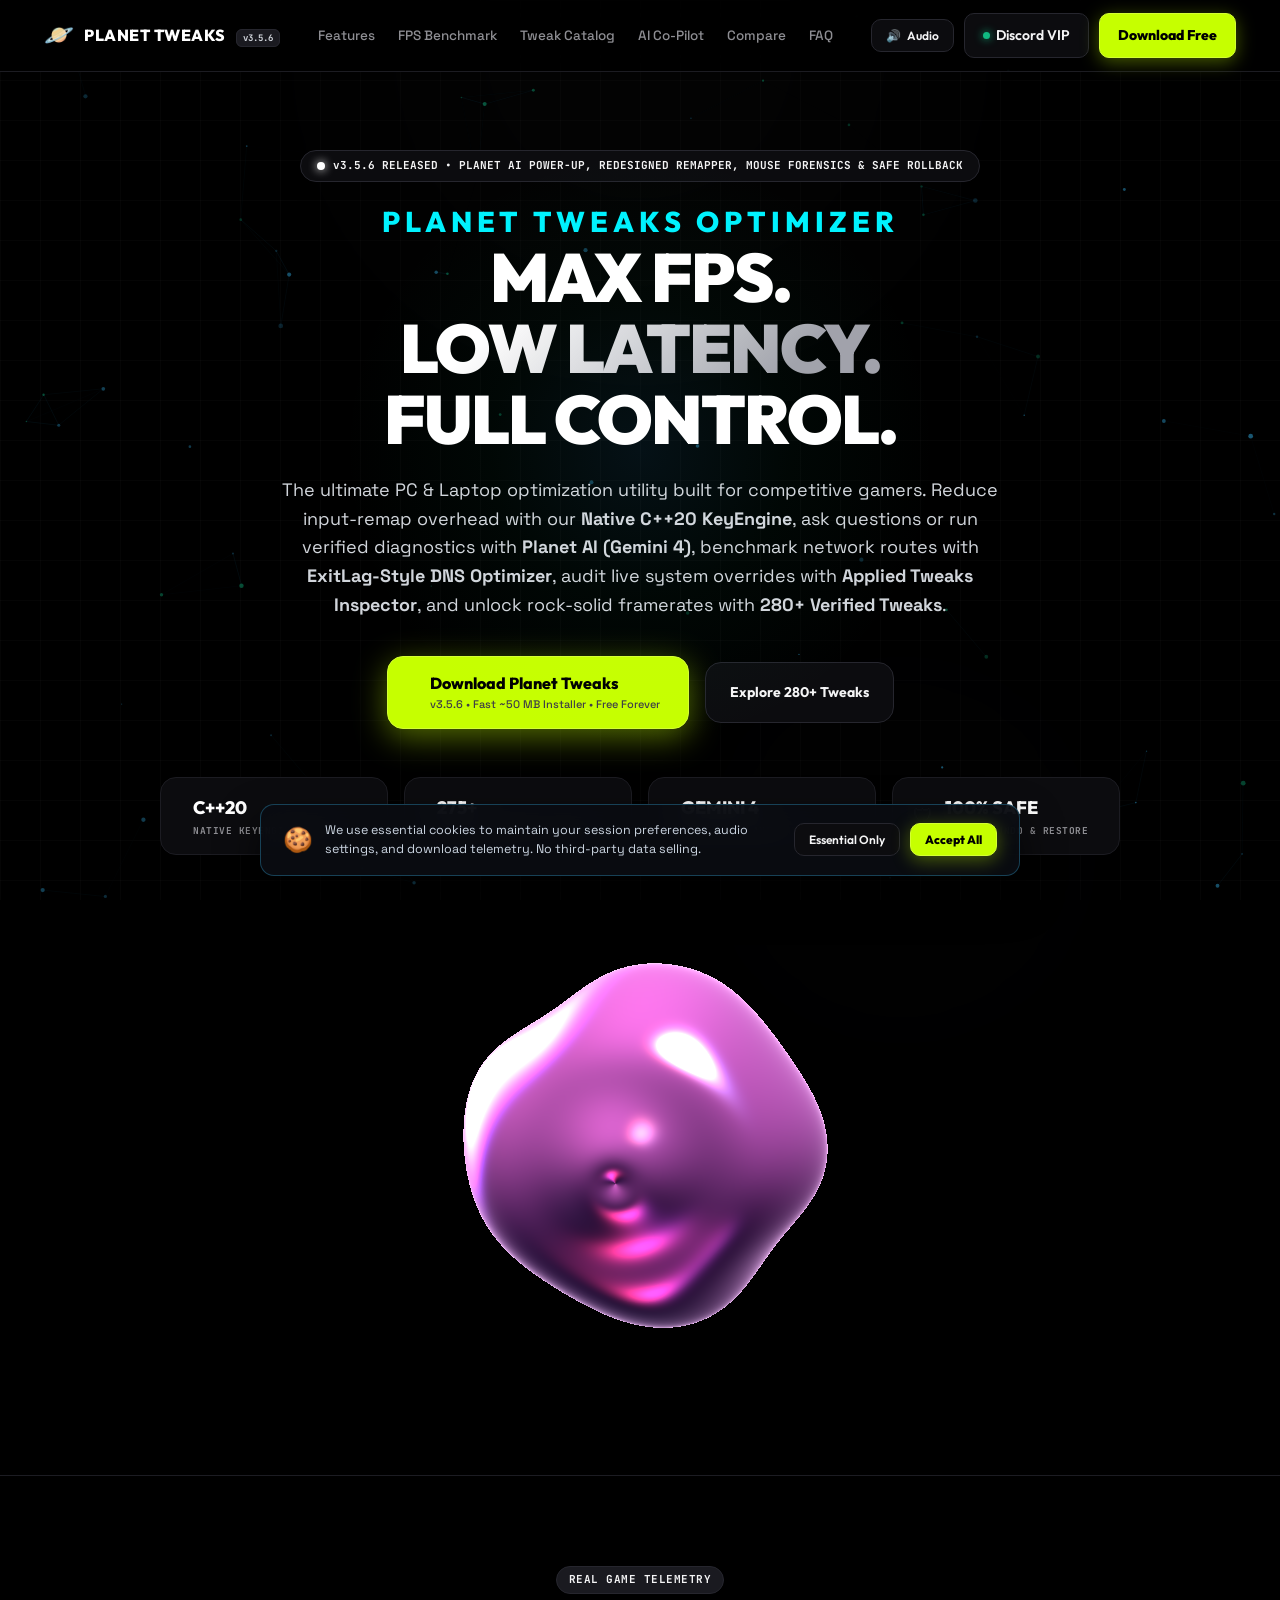
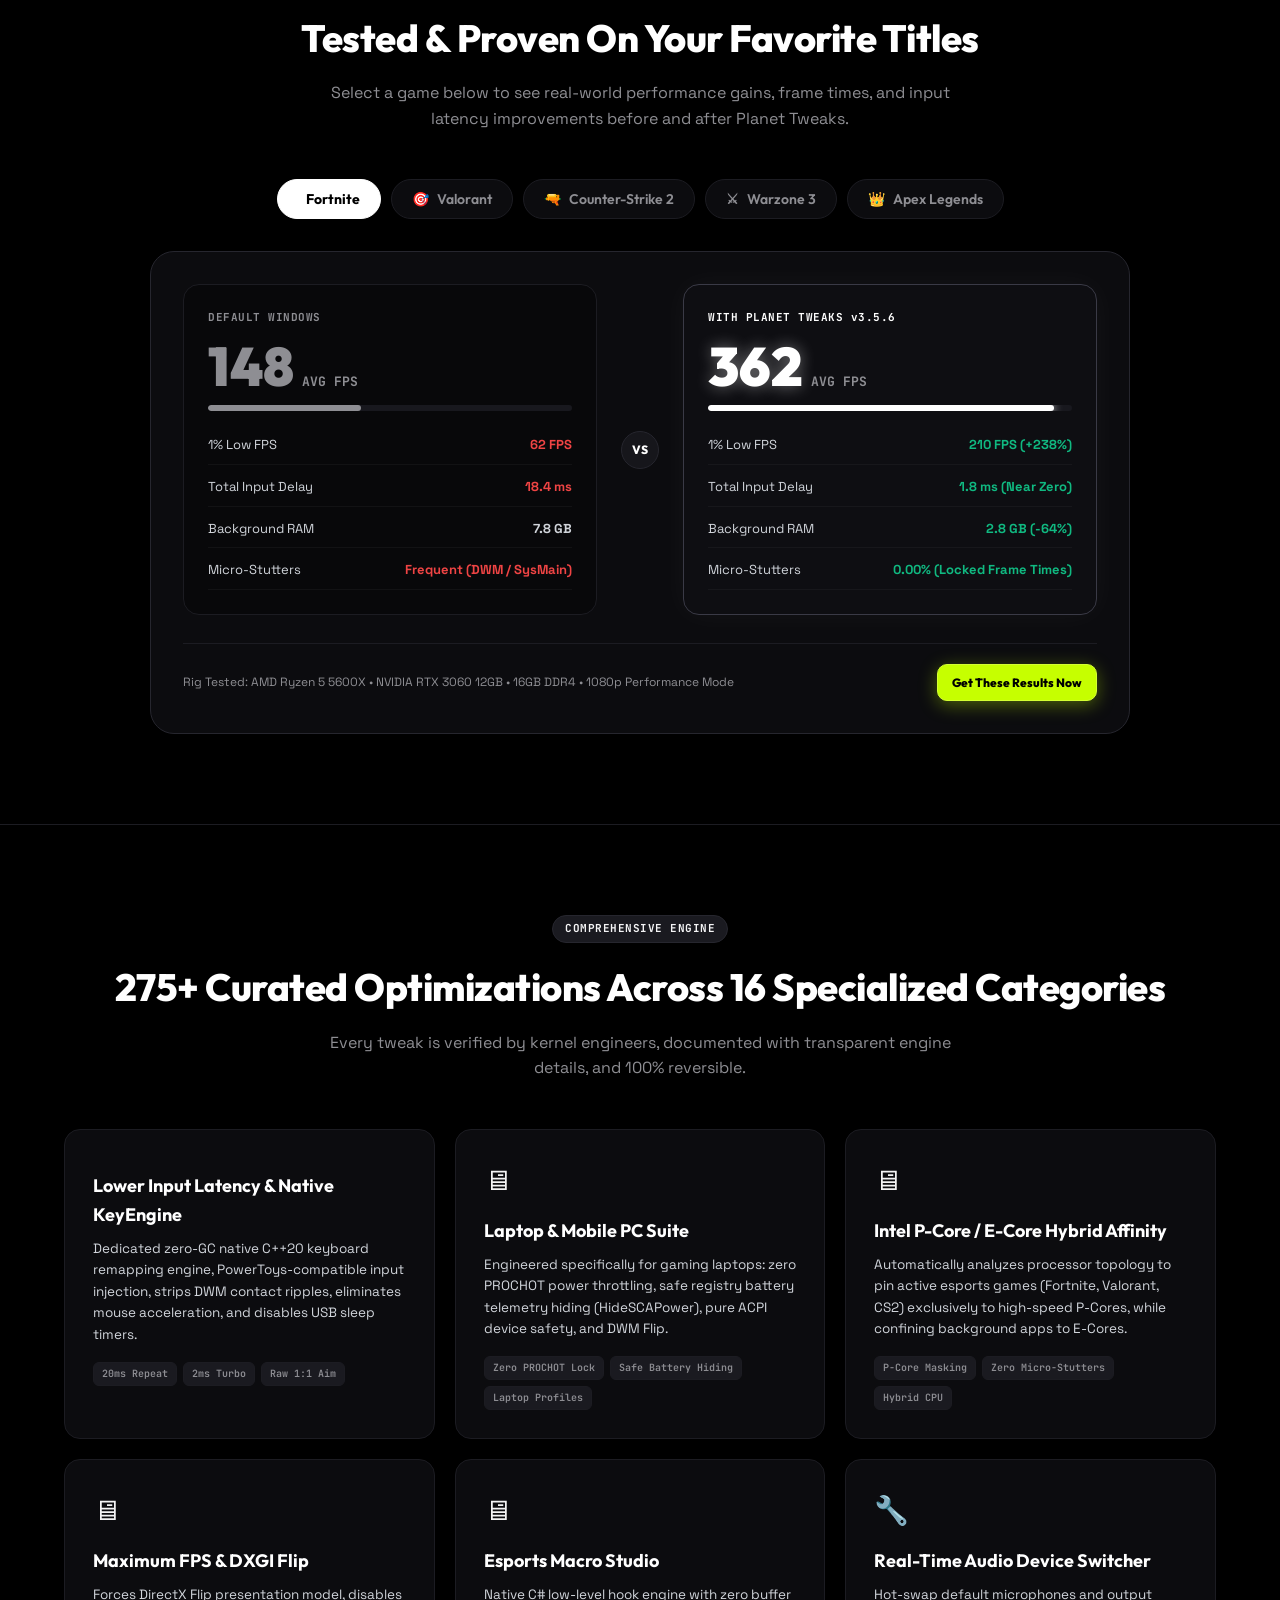
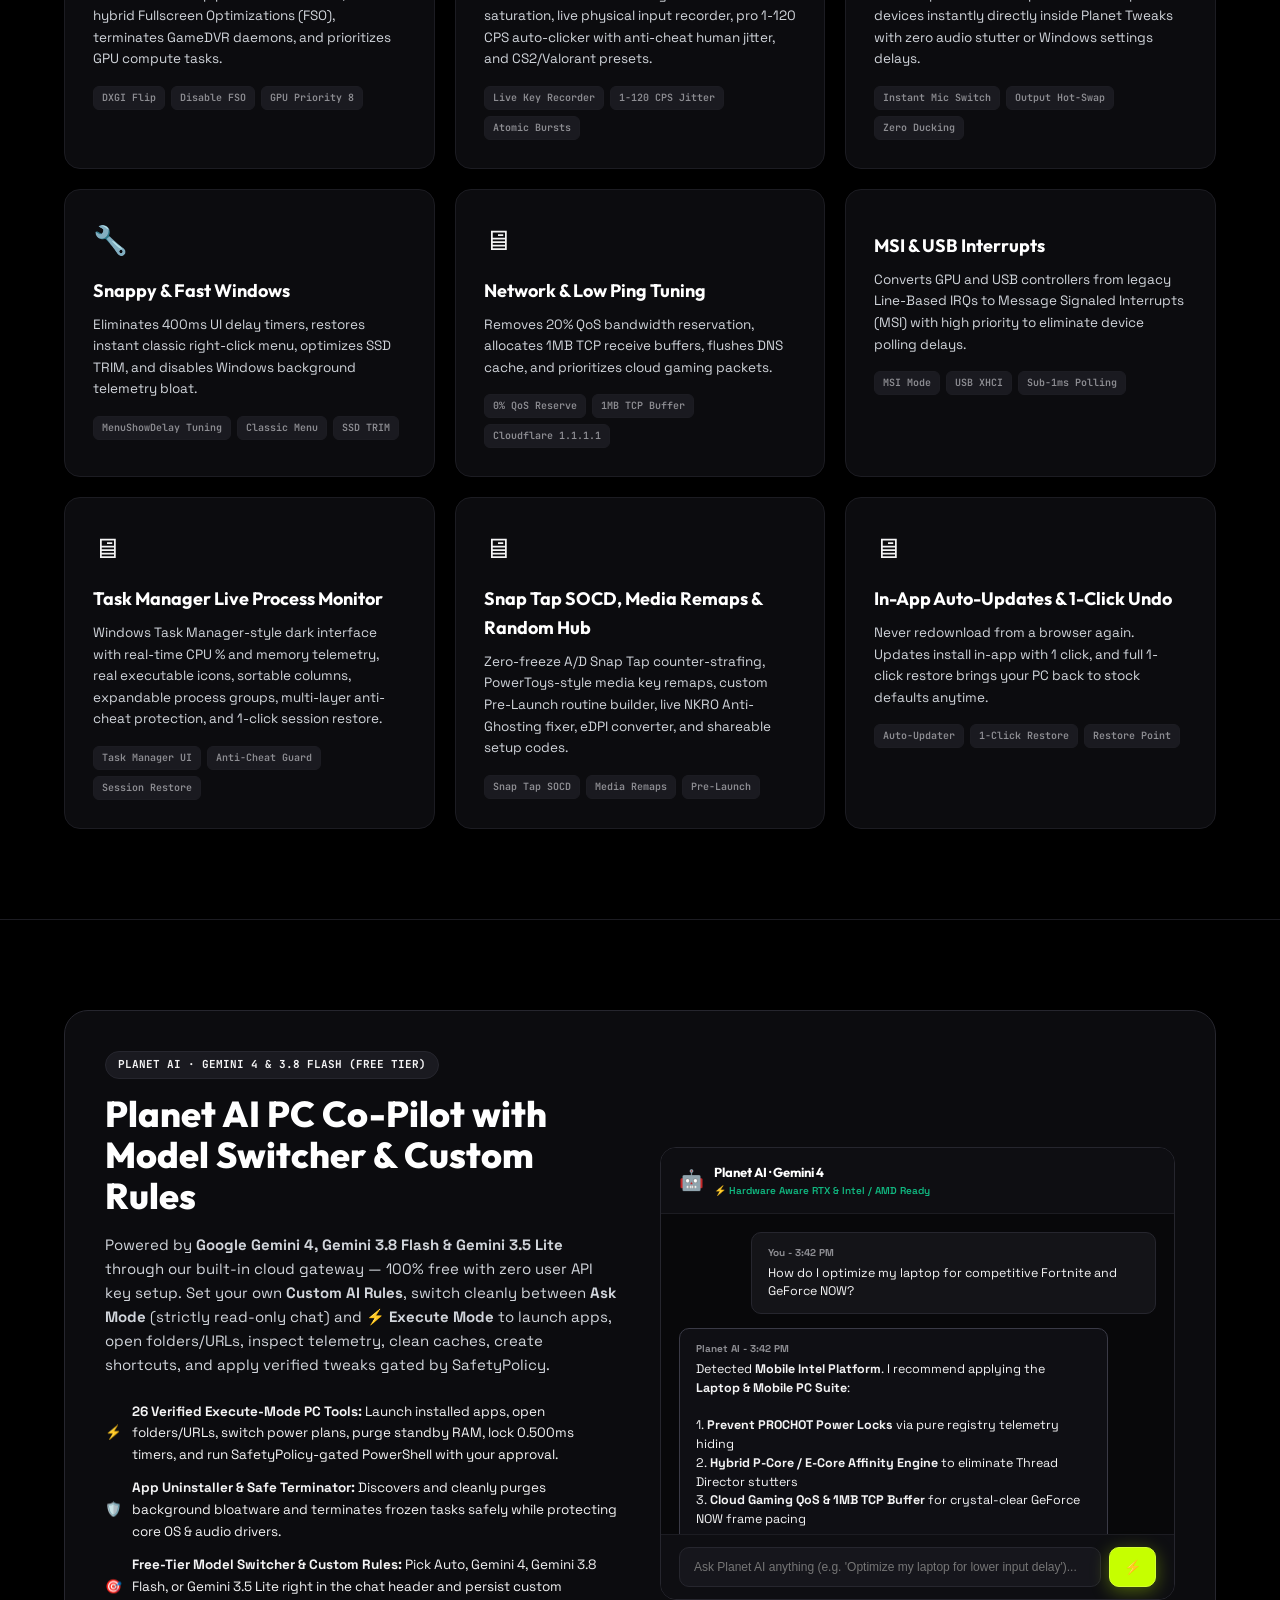
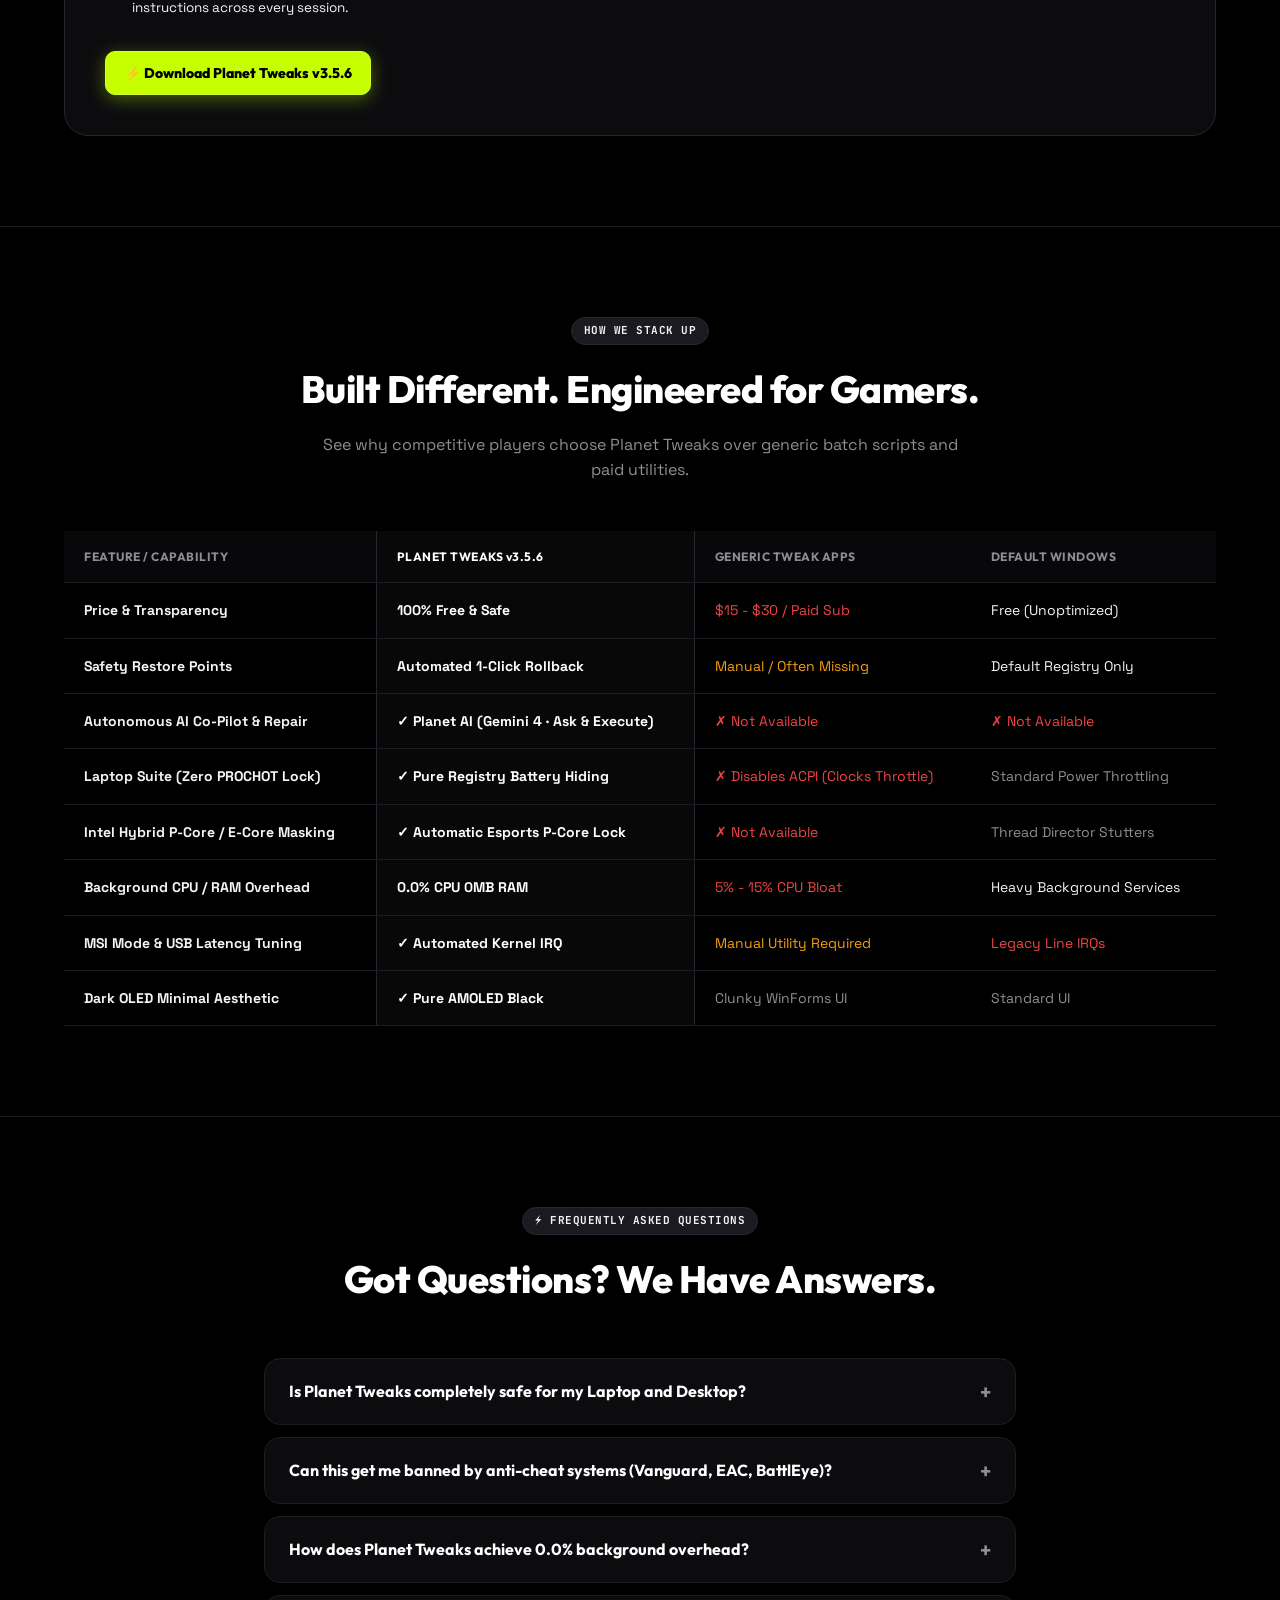
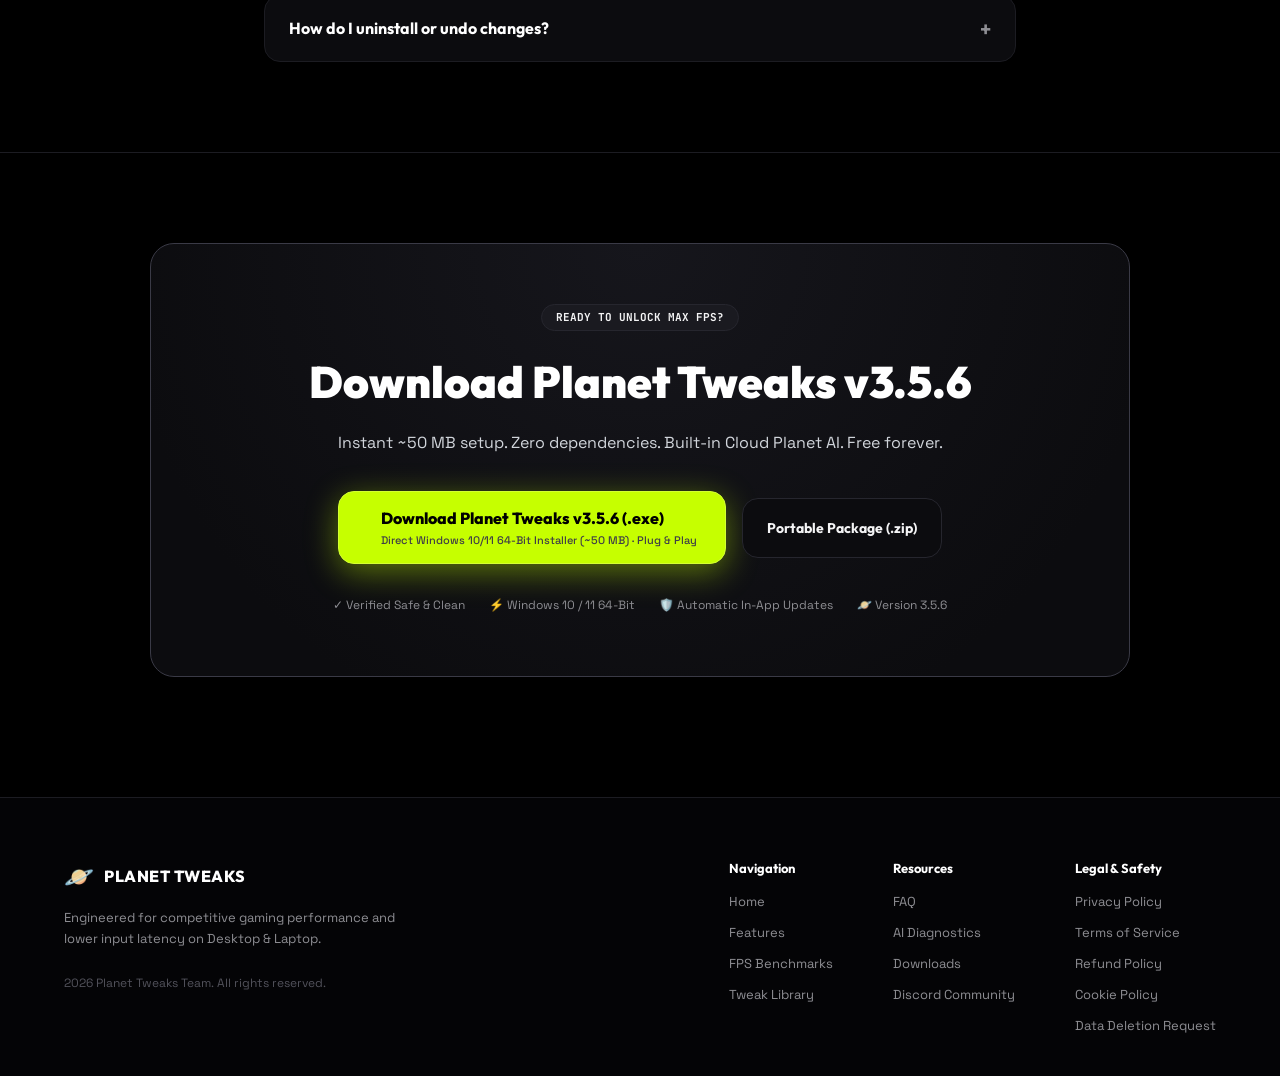
==== commit b94e616d: "Release Planet Tweaks v3.5.6 (Planet AI Power-Up, Redesigned Remapper, Game Booster Grouping, Mouse " ====
--- a/index.html
+++ b/index.html
@@ -1,23 +1,23 @@
 <!DOCTYPE html>
 <html lang="en">
 <head>
-    <!-- build: 2026-11-24-v3.5.5 -->
+    <!-- build: 2026-11-26-v3.5.6 -->
     <meta charset="UTF-8">
     <meta name="viewport" content="width=device-width, initial-scale=1.0">
     <title>Planet Tweaks | Maximum FPS & Low-Latency PC Optimizer</title>
-    <meta name="description" content="Planet Tweaks v3.5.5 | The world's most powerful, ultra-low latency, and lightweight Windows PC gaming optimizer for Desktop & Laptop. Lower input delay, unlock maximum FPS, ExitLag-Style DNS Optimizer, and Live Applied Tweaks Inspector.">
-    <meta name="keywords" content="Planet Tweaks, PlanetTweaks, Planet Tweaks download, Planet Tweaks PC optimizer, Planet Tweaks v3.5.5, Planet Tweaks Nova, pc tweaks, fps boost, input lag, latency optimizer, fortnite tweaks, valorant fps, windows debloat, gaming utility, laptop tweaks, dns optimizer, tweak inspector">
+    <meta name="description" content="Planet Tweaks v3.5.6 | The world's most powerful, ultra-low latency, and lightweight Windows PC gaming optimizer for Desktop & Laptop. Lower input delay, unlock maximum FPS, ExitLag-Style DNS Optimizer, and Live Applied Tweaks Inspector.">
+    <meta name="keywords" content="Planet Tweaks, PlanetTweaks, Planet Tweaks download, Planet Tweaks PC optimizer, Planet Tweaks v3.5.6, Planet AI, pc tweaks, fps boost, input lag, latency optimizer, fortnite tweaks, valorant fps, windows debloat, gaming utility, laptop tweaks, dns optimizer, tweak inspector">
     <meta name="google-site-verification" content="88oRL1v38CLpqmYLB06dPtEBMc66Za0M1D2nH4iL9l4">
     
     <!-- Favicon & Brand Icons -->
-    <link rel="icon" type="image/x-icon" href="/favicon.ico?v=3.5.5">
-    <link rel="icon" type="image/png" sizes="32x32" href="/favicon.png?v=3.5.5">
-    <link rel="shortcut icon" href="/favicon.ico?v=3.5.5">
-    <link rel="apple-touch-icon" href="/favicon.png?v=3.5.5">
+    <link rel="icon" type="image/x-icon" href="/favicon.ico?v=3.5.6">
+    <link rel="icon" type="image/png" sizes="32x32" href="/favicon.png?v=3.5.6">
+    <link rel="shortcut icon" href="/favicon.ico?v=3.5.6">
+    <link rel="apple-touch-icon" href="/favicon.png?v=3.5.6">
     
     <!-- Open Graph / Social Sharing -->
     <meta property="og:type" content="website">
-    <meta property="og:title" content="Planet Tweaks v3.5.5 | Maximum FPS & Lower Input Latency">
+    <meta property="og:title" content="Planet Tweaks v3.5.6 | Maximum FPS & Lower Input Latency">
     <meta property="og:description" content="Unlock competitive low-latency gaming on Desktop & Laptop with verified Windows, GPU, CPU, and network tweaks. 100% Free & Safe.">
     <meta property="og:image" content="assets/preview.png">
 
@@ -35,10 +35,10 @@
         {
           "@type": "SoftwareApplication",
           "name": "Planet Tweaks",
-          "alternateName": ["PlanetTweaks", "Planet Tweaks Optimizer", "Planet Tweaks PC", "Planet Tweaks v3.5.5"],
+          "alternateName": ["PlanetTweaks", "Planet Tweaks Optimizer", "Planet Tweaks PC", "Planet Tweaks v3.5.6"],
           "operatingSystem": "Windows 10, Windows 11",
           "applicationCategory": "GameApplication, UtilitiesApplication",
-          "softwareVersion": "3.5.5",
+          "softwareVersion": "3.5.6",
           "description": "Competitive Windows optimization suite with lower input latency, native C++ keyboard remapping, live hardware telemetry, clip compressor, and verified esports tweaks for Fortnite, Valorant, and CS2.",
           "offers": {
             "@type": "Offer",
@@ -109,7 +109,7 @@
                 <div class="logo-icon">&#129680;</div>
                 <div class="logo-text">
                     <span class="logo-title">PLANET TWEAKS</span>
-                    <span class="logo-badge">v3.5.5</span>
+                    <span class="logo-badge">v3.5.6</span>
                 </div>
             </a>
 
@@ -150,7 +150,7 @@
             <div class="container hero-content">
                 <div class="hero-badge">
                     <span class="pulse-dot"></span>
-                    <span class="badge-text">v3.5.5 OVERHAUL RELEASED &bull; VERIFIED TWEAKS, HONEST DIAGNOSTICS &amp; SAFE ROLLBACK</span>
+                    <span class="badge-text">v3.5.6 RELEASED &bull; PLANET AI POWER-UP, REDESIGNED REMAPPER, MOUSE FORENSICS &amp; SAFE ROLLBACK</span>
                 </div>
 
                 <h1 class="hero-headline">
@@ -169,7 +169,7 @@
                         <span class="btn-icon"></span>
                         <div class="btn-text-group">
                             <span class="btn-main">Download Planet Tweaks</span>
-                            <span class="btn-sub">v3.5.5 &bull; Choose Classic or Full Edition</span>
+                            <span class="btn-sub">v3.5.6 &bull; Fast ~50 MB Installer &bull; Free Forever</span>
                         </div>
                     </a>
                     <a href="#catalog" class="btn btn-hero-secondary">
@@ -288,7 +288,7 @@
 
                         <!-- After Box -->
                         <div class="benchmark-col after-col">
-                            <div class="col-status active-status">WITH PLANET TWEAKS v3.5.5</div>
+                            <div class="col-status active-status">WITH PLANET TWEAKS v3.5.6</div>
                             <div class="benchmark-metric">
                                 <span class="metric-num text-glow" id="afterFps">362</span>
                                 <span class="metric-unit">AVG FPS</span>
@@ -476,26 +476,26 @@
             <div class="container">
                 <div class="ai-box">
                     <div class="ai-text-side">
-                        <div class="ai-badge">PLANET AI · POWERED BY GOOGLE GEMINI 4</div>
-                        <h2 class="ai-headline">Autonomous Planet Nova AI & Deep Thinking PC Optimizer</h2>
+                        <div class="ai-badge">PLANET AI · GEMINI 4 &amp; 3.8 FLASH (FREE TIER)</div>
+                        <h2 class="ai-headline">Planet AI PC Co-Pilot with Model Switcher &amp; Custom Rules</h2>
                         <p class="ai-desc">
-                            Powered by <strong>Google Gemini 4</strong> through our built-in cloud gateway — 100% free with zero user API key setup. Switch cleanly between <strong>Ask Mode</strong> (strictly read-only chat) and <strong>⚡ Execute Mode</strong> for verified local diagnostics, cache cleanup, and user-approved tweaks gated by SafetyPolicy.
+                            Powered by <strong>Google Gemini 4, Gemini 3.8 Flash &amp; Gemini 3.5 Lite</strong> through our built-in cloud gateway — 100% free with zero user API key setup. Set your own <strong>Custom AI Rules</strong>, switch cleanly between <strong>Ask Mode</strong> (strictly read-only chat) and <strong>⚡ Execute Mode</strong> to launch apps, open folders/URLs, inspect telemetry, clean caches, create shortcuts, and apply verified tweaks gated by SafetyPolicy.
                         </p>
                         <div class="ai-features-list">
                             <div class="ai-feat-item">
                                 <span class="ai-feat-icon">⚡</span>
-                                <span><strong>WHQL GPU Driver Auto-Installer:</strong> Detects NVIDIA, AMD, or Intel graphics and automatically downloads the optimal Game Ready driver.</span>
+                                <span><strong>26 Verified Execute-Mode PC Tools:</strong> Launch installed apps, open folders/URLs, switch power plans, purge standby RAM, lock 0.500ms timers, and run SafetyPolicy-gated PowerShell with your approval.</span>
                             </div>
                             <div class="ai-feat-item">
                                 <span class="ai-feat-icon">🛡️</span>
-                                <span><strong>App Uninstaller & Safe Terminator:</strong> Discovers and cleanly purges background bloatware and terminates frozen tasks safely.</span>
+                                <span><strong>App Uninstaller &amp; Safe Terminator:</strong> Discovers and cleanly purges background bloatware and terminates frozen tasks safely while protecting core OS &amp; audio drivers.</span>
                             </div>
                             <div class="ai-feat-item">
                                 <span class="ai-feat-icon">🎯</span>
-                                <span><strong>Full System Overdrive (BOOST_PC):</strong> Purges DirectX shader caches, temporary logs, and optionally enables 0.500ms thread-wait timer precision (ChronoBlock).</span>
-                            </div>
-                        </div>
-                        <a href="#download" class="btn btn-primary" onclick="openDownloadModal()">⚡ Download Planet Tweaks v3.5.5</a>
+                                <span><strong>Free-Tier Model Switcher &amp; Custom Rules:</strong> Pick Auto, Gemini 4, Gemini 3.8 Flash, or Gemini 3.5 Lite right in the chat header and persist custom instructions across every session.</span>
+                            </div>
+                        </div>
+                        <a href="#download" class="btn btn-primary" onclick="openDownloadModal()">⚡ Download Planet Tweaks v3.5.6</a>
                     </div>
 
                     <!-- AI Interactive Chat Demo -->
@@ -524,7 +524,7 @@
                                 </div>
                             </div>
                             <div class="chat-input-bar">
-                                <input type="text" id="aiDemoInput" placeholder="Ask Planet AI anything (e.g. 'Optimize my laptop for 0 delay')..." />
+                                <input type="text" id="aiDemoInput" placeholder="Ask Planet AI anything (e.g. 'Optimize my laptop for lower input delay')..." />
                                 <button class="btn btn-primary btn-icon-only" onclick="sendDemoChat()">⚡</button>
                             </div>
                         </div>
@@ -547,7 +547,7 @@
                         <thead>
                             <tr>
                                 <th>FEATURE / CAPABILITY</th>
-                                <th class="highlight-col">PLANET TWEAKS v3.5.5</th>
+                                <th class="highlight-col">PLANET TWEAKS v3.5.6</th>
                                 <th>GENERIC TWEAK APPS</th>
                                 <th>DEFAULT WINDOWS</th>
                             </tr>
@@ -664,15 +664,15 @@
             <div class="container">
                 <div class="download-banner">
                     <div class="banner-badge">READY TO UNLOCK MAX FPS?</div>
-                    <h2 class="banner-title">Download Planet Tweaks v3.5.5</h2>
-                    <p class="banner-desc">Instant setup. Zero dependencies. No sign-up required. Free forever.</p>
+                    <h2 class="banner-title">Download Planet Tweaks v3.5.6</h2>
+                    <p class="banner-desc">Instant ~50 MB setup. Zero dependencies. Built-in Cloud Planet AI. Free forever.</p>
 
                     <div class="download-card-actions">
-                        <a href="downloads/planet-tweaks-setup.exe" class="btn btn-hero-primary" download="planet-tweaks-setup.exe" target="_self" id="mainDownloadBtn" onclick="openDownloadModal(); event.preventDefault();">
+                        <a href="downloads/PlanetTweaks_Setup_v3.5.6_Latest.exe" class="btn btn-hero-primary" download="PlanetTweaks_Setup_v3.5.6_Latest.exe" target="_self" id="mainDownloadBtn" onclick="openDownloadModal(); event.preventDefault();">
                             <span class="btn-icon"></span>
                             <div class="btn-text-group">
-                                <span class="btn-main">Download Standalone (.exe)</span>
-                                <span class="btn-sub">Direct Windows 10/11 Standalone Executable Plug & Play</span>
+                                <span class="btn-main">Download Planet Tweaks v3.5.6 (.exe)</span>
+                                <span class="btn-sub">Direct Windows 10/11 64-Bit Installer (~50 MB) · Plug &amp; Play</span>
                             </div>
                         </a>
                         <a href="downloads/planet-tweaks-portable.zip" class="btn btn-hero-secondary" download>
@@ -684,7 +684,7 @@
                         <span>✓ Verified Safe & Clean</span>
                         <span>⚡ Windows 10 / 11 64-Bit</span>
                         <span>🛡️ Automatic In-App Updates</span>
-                        <span>🪐 Version 3.5.5</span>
+                        <span>🪐 Version 3.5.6</span>
                     </div>
                 </div>
             </div>
@@ -735,55 +735,29 @@
     <div class="modal-overlay" id="downloadModal">
         <div class="modal-card modal-card-wide">
             <button class="modal-close" onclick="closeDownloadModal()">&times;</button>
-            <span class="modal-badge">v3.5.5 READY</span>
-            <h3 class="modal-title">Get Planet Tweaks v3.5.5</h3>
-            <p class="modal-subtitle">100% Free Permanent Lifetime Verified Safe for Vanguard, EAC, BattlEye & FACEIT</p>
-
-            <div class="editions-grid">
-                <!-- Edition 1: Classic -->
-                <div class="edition-card">
-                    <div>
-                        <div class="edition-tag classic-tag">⚡ Ultra-Lightweight & Fast</div>
-                        <div class="edition-header">
-                            <span class="edition-title">Planet Tweaks Classic</span>
-                            <span class="edition-size">~50 MB</span>
-                        </div>
-                        <p class="edition-desc">Instant 5-second download. Pure native desktop speed with all 275+ tweaks, optional ChronoBlock 0.500ms wait-precision timer, and Cloud AI.</p>
-                        <ul class="edition-features">
-                            <li><span class="check">&#10003;</span> Instant 5-second download & install</li>
-                            <li><span class="check">&#10003;</span> All 275+ FPS & low-latency tweaks</li>
-                            <li><span class="check">&#10003;</span> Optional 0.500ms thread-wait timer precision (ChronoBlock)</li>
-                            <li><span class="check">&#10003;</span> Fortnite Zenn Mantle &amp; live macro sandbox</li>
-                            <li><span class="check">&#10003;</span> Cloud Planet Nova AI (Built-in free key)</li>
-                        </ul>
-                    </div>
-                    <a href="downloads/planet-tweaks-setup.exe" class="btn btn-hero-primary full-width" download="planet-tweaks-setup.exe" target="_self" id="modalClassicBtn" onclick="onDownloadClicked(event)">
-                        <span>Download Classic v3.5.5 (.exe)</span>
-                    </a>
-                </div>
-
-                <!-- Edition 2: Nova AI Edition -->
+            <span class="modal-badge">v3.5.6 READY</span>
+            <h3 class="modal-title">Get Planet Tweaks v3.5.6</h3>
+            <p class="modal-subtitle">100% Free Permanent Lifetime · Verified Safe for Vanguard, EAC, BattlEye &amp; FACEIT</p>
+
+            <div class="editions-grid" style="grid-template-columns: 1fr;">
                 <div class="edition-card featured">
                     <div>
-                        <div class="edition-tag nova-tag">Offline Neural Technician</div>
+                        <div class="edition-tag classic-tag">⚡ Lean All-In-One Edition</div>
                         <div class="edition-header">
-                            <span class="edition-title">Planet Nova AI Edition</span>
-                            <span class="edition-size">~1.1 GB</span>
-                        </div>
-                        <p class="edition-desc">Complete standalone offline suite. Pre-loaded with local neural technician model for 100% offline intelligence.</p>
-                        <div class="edition-notice">
-                            <span>&#8505;</span> Takes longer to download due to offline AI model
-                        </div>
+                            <span class="edition-title">Planet Tweaks v3.5.6</span>
+                            <span class="edition-size">~50 MB</span>
+                        </div>
+                        <p class="edition-desc">Fast 5-second download with everything built in: 280+ verified tweaks, Native C++20 KeyEngine, Redesigned Key Remapper, Mouse Forensic Tracer, Game Booster App Grouping, and free Cloud Planet AI (Gemini 4 &amp; 3.8 Flash).</p>
                         <ul class="edition-features">
-                            <li><span class="check">&#10003;</span> Embedded 1.1GB local neural AI model</li>
-                            <li><span class="check">&#10003;</span> 100% offline system diagnostics & tuning</li>
-                            <li><span class="check">&#10003;</span> All 275+ tweaks + God Mode + Pro Packs</li>
-                            <li><span class="check">&#10003;</span> Dual mode: Offline Local + Cloud Turbo</li>
-                            <li><span class="check">&#10003;</span> Zero internet required to diagnose PC</li>
+                            <li><span class="check">&#10003;</span> Instant ~50 MB download &amp; clean Windows 10/11 installer (no 1.1 GB local model bloat)</li>
+                            <li><span class="check">&#10003;</span> Built-in Planet AI (Auto, Gemini 4, Gemini 3.8 Flash, Gemini 3.5 Lite) + Custom Rules</li>
+                            <li><span class="check">&#10003;</span> 280+ FPS, Discord Debloat &amp; low-latency tweaks with 1-click Undo</li>
+                            <li><span class="check">&#10003;</span> Native C++20 KeyEngine, Redesigned Remapper &amp; live WM_INPUT Mouse Forensic Tracer</li>
+                            <li><span class="check">&#10003;</span> Game Booster 1-Click App Grouping + Realtek/Voicemod/Sonar/Nahimic Audio Shield</li>
                         </ul>
                     </div>
-                    <a href="downloads/planet-tweaks-nova-setup.exe" class="btn btn-hero-primary full-width" download="planet-tweaks-nova-setup.exe" target="_self" id="modalNovaBtn" onclick="onDownloadNovaClicked(event)">
-                        <span>Download Nova AI Edition (~1.1 GB)</span>
+                    <a href="downloads/PlanetTweaks_Setup_v3.5.6_Latest.exe" class="btn btn-hero-primary full-width" download="PlanetTweaks_Setup_v3.5.6_Latest.exe" target="_self" id="modalClassicBtn" onclick="onDownloadClicked(event)">
+                        <span>Download Planet Tweaks v3.5.6 (.exe)</span>
                     </a>
                 </div>
             </div>
@@ -800,14 +774,14 @@
                     <div class="step-num">2</div>
                     <div class="step-content">
                         <strong>One-Click Optimize Rig</strong>
-                        <p>Select your favorite Pro Gamer Pack or let <strong>Planet Nova AI</strong> auto-tune your rig with deep thinking mode!</p>
+                        <p>Select your favorite Pro Gamer Pack or use <strong>Planet AI (Execute Mode)</strong> to inspect and tune your rig with your approval!</p>
                     </div>
                 </div>
             </div>
 
             <div class="modal-actions">
-                <a href="downloads/PlanetTweaks_Setup_v3.5.5_Latest.exe" class="btn btn-secondary full-width" download="PlanetTweaks_Setup_v3.5.5_Latest.exe">
-                    <span>Direct Installer Mirror (PlanetTweaks_Setup_v3.5.5_Latest.exe)</span>
+                <a href="downloads/PlanetTweaks_Setup_v3.5.6_Latest.exe" class="btn btn-secondary full-width" download="PlanetTweaks_Setup_v3.5.6_Latest.exe">
+                    <span>Direct Installer Mirror (PlanetTweaks_Setup_v3.5.6_Latest.exe)</span>
                 </a>
             </div>
         </div>
